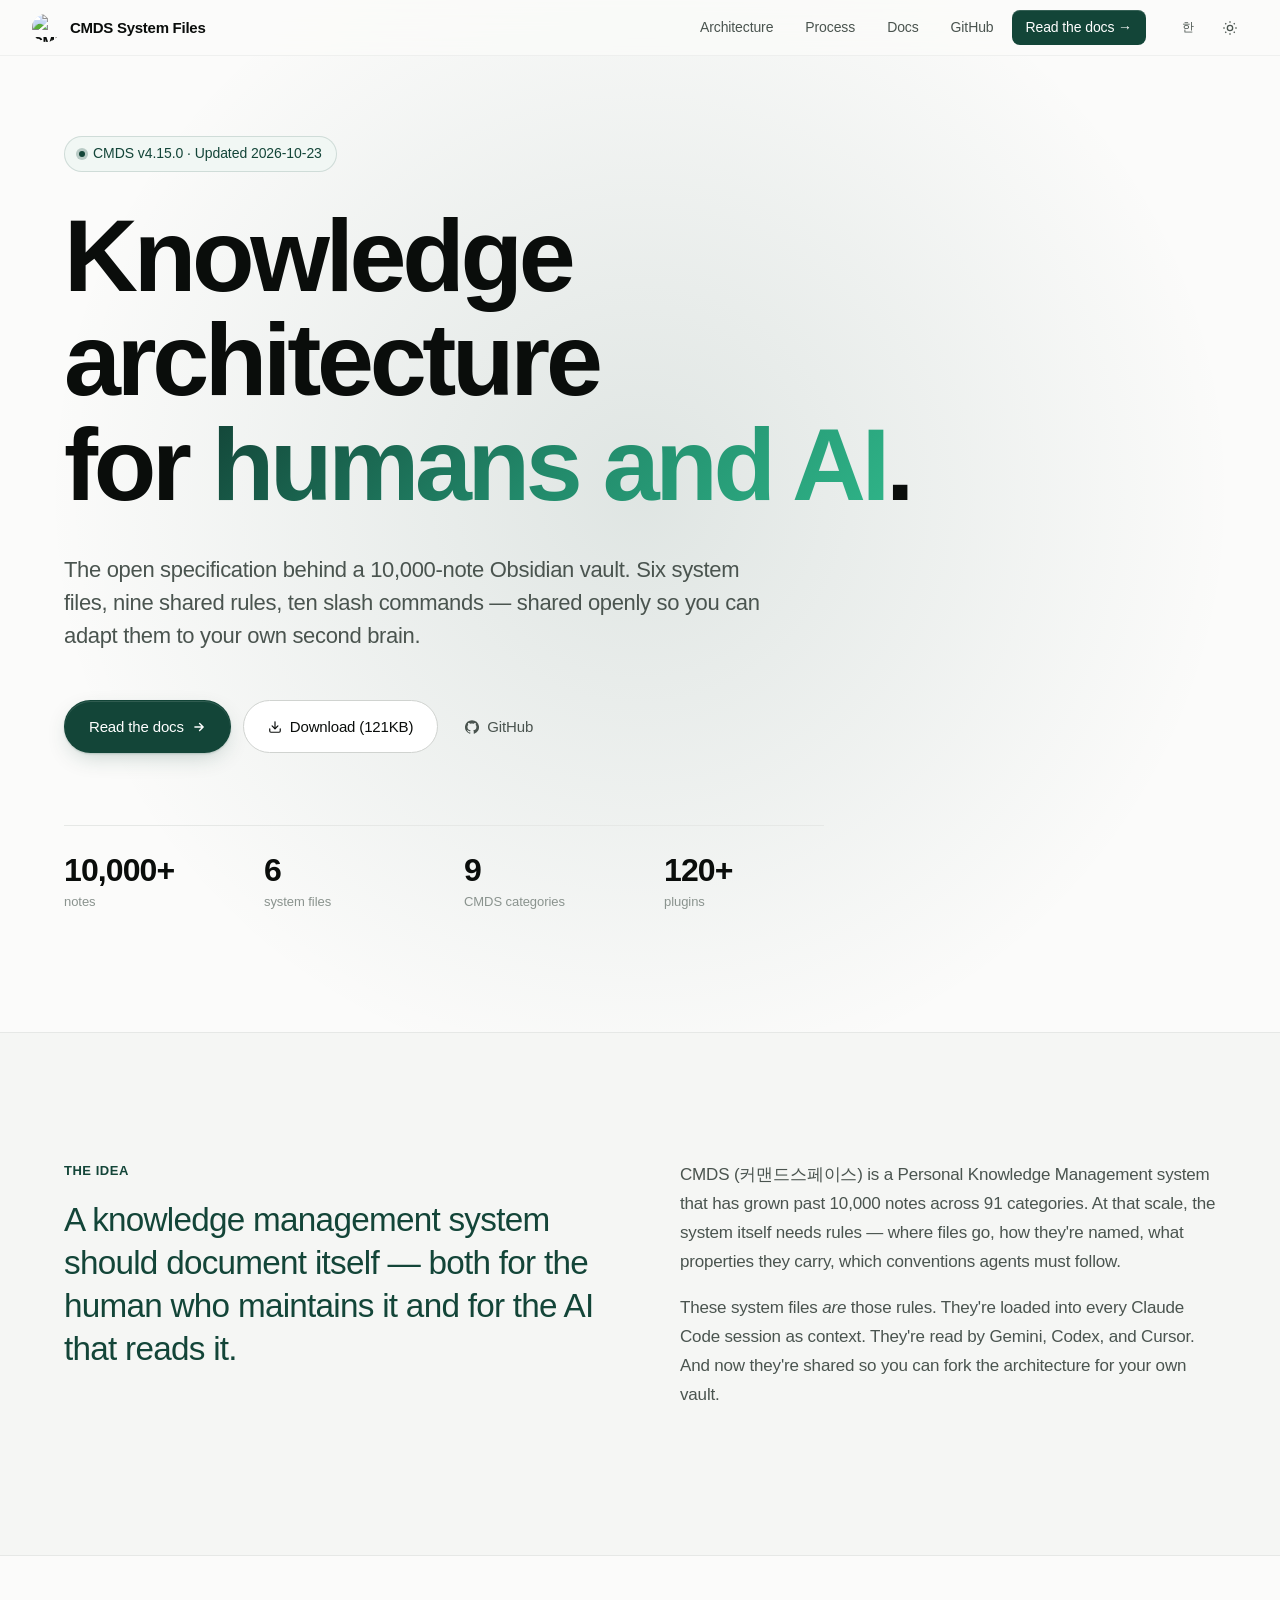
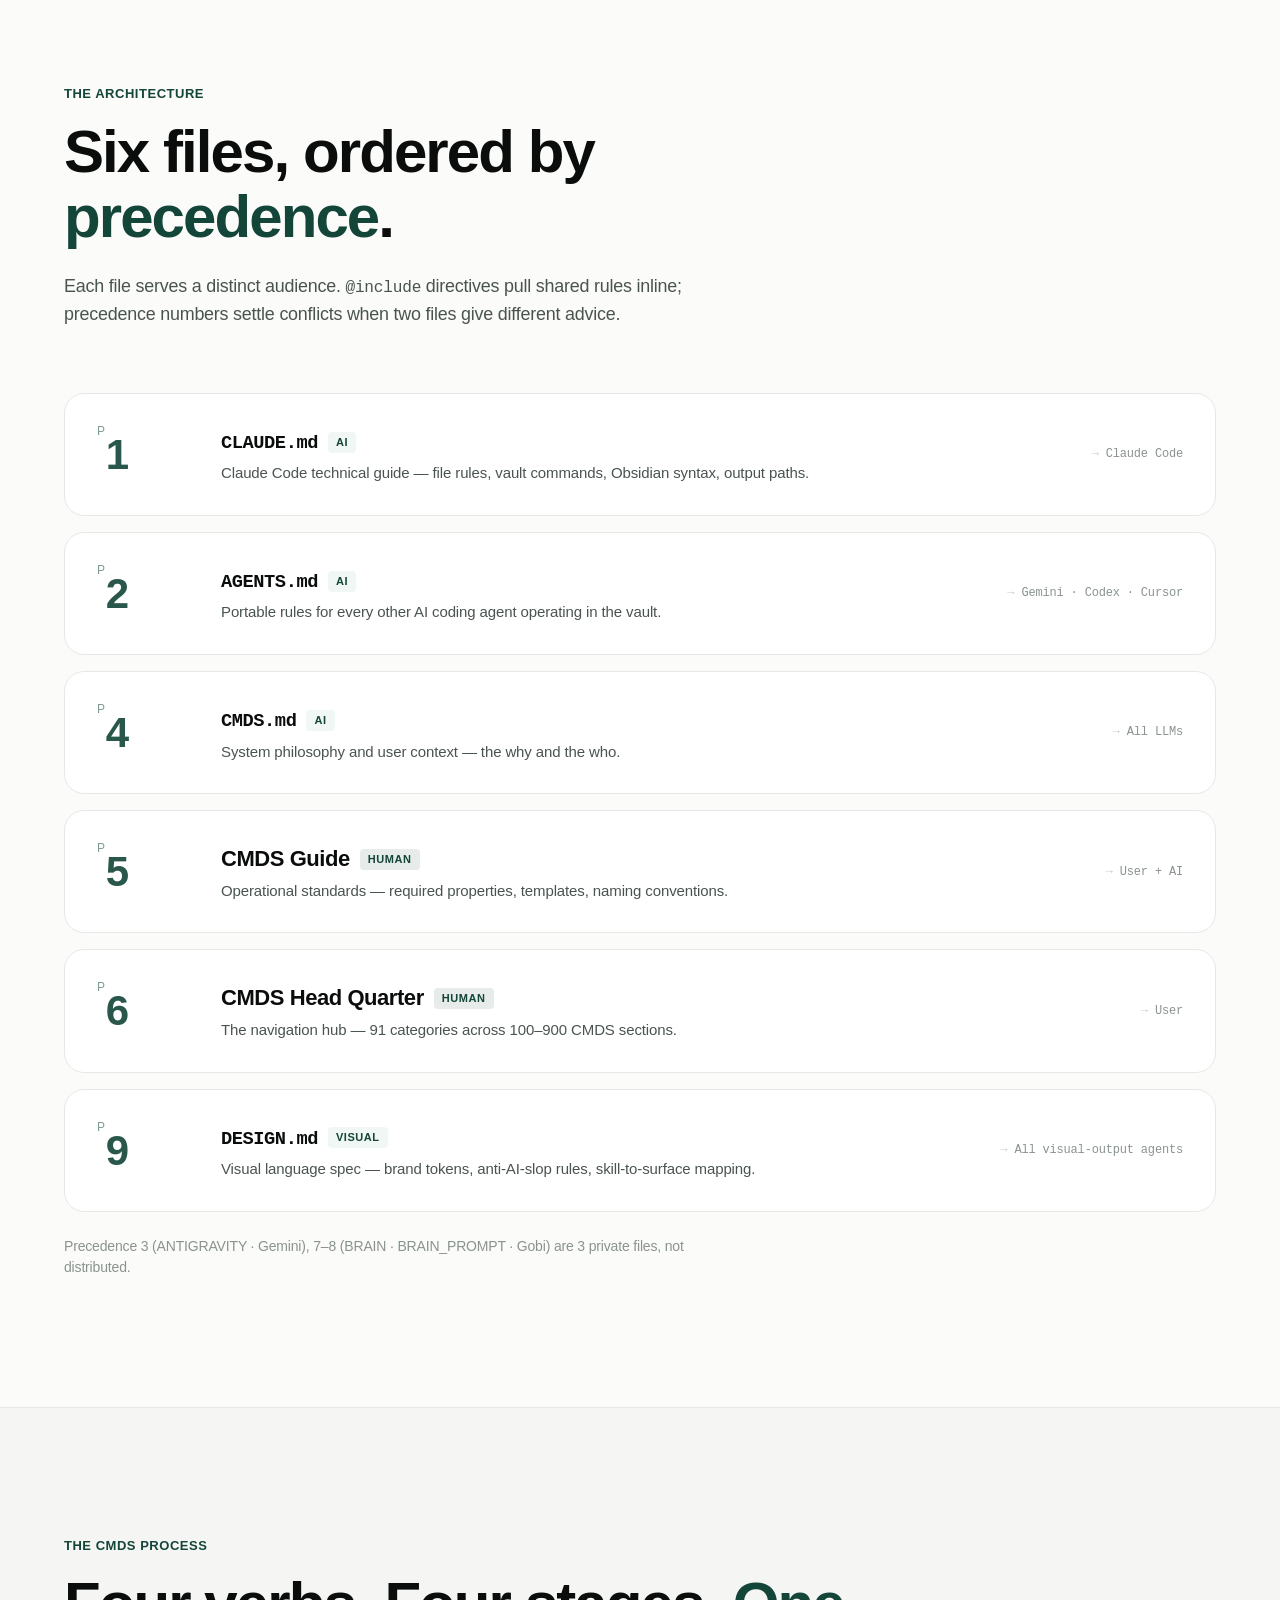
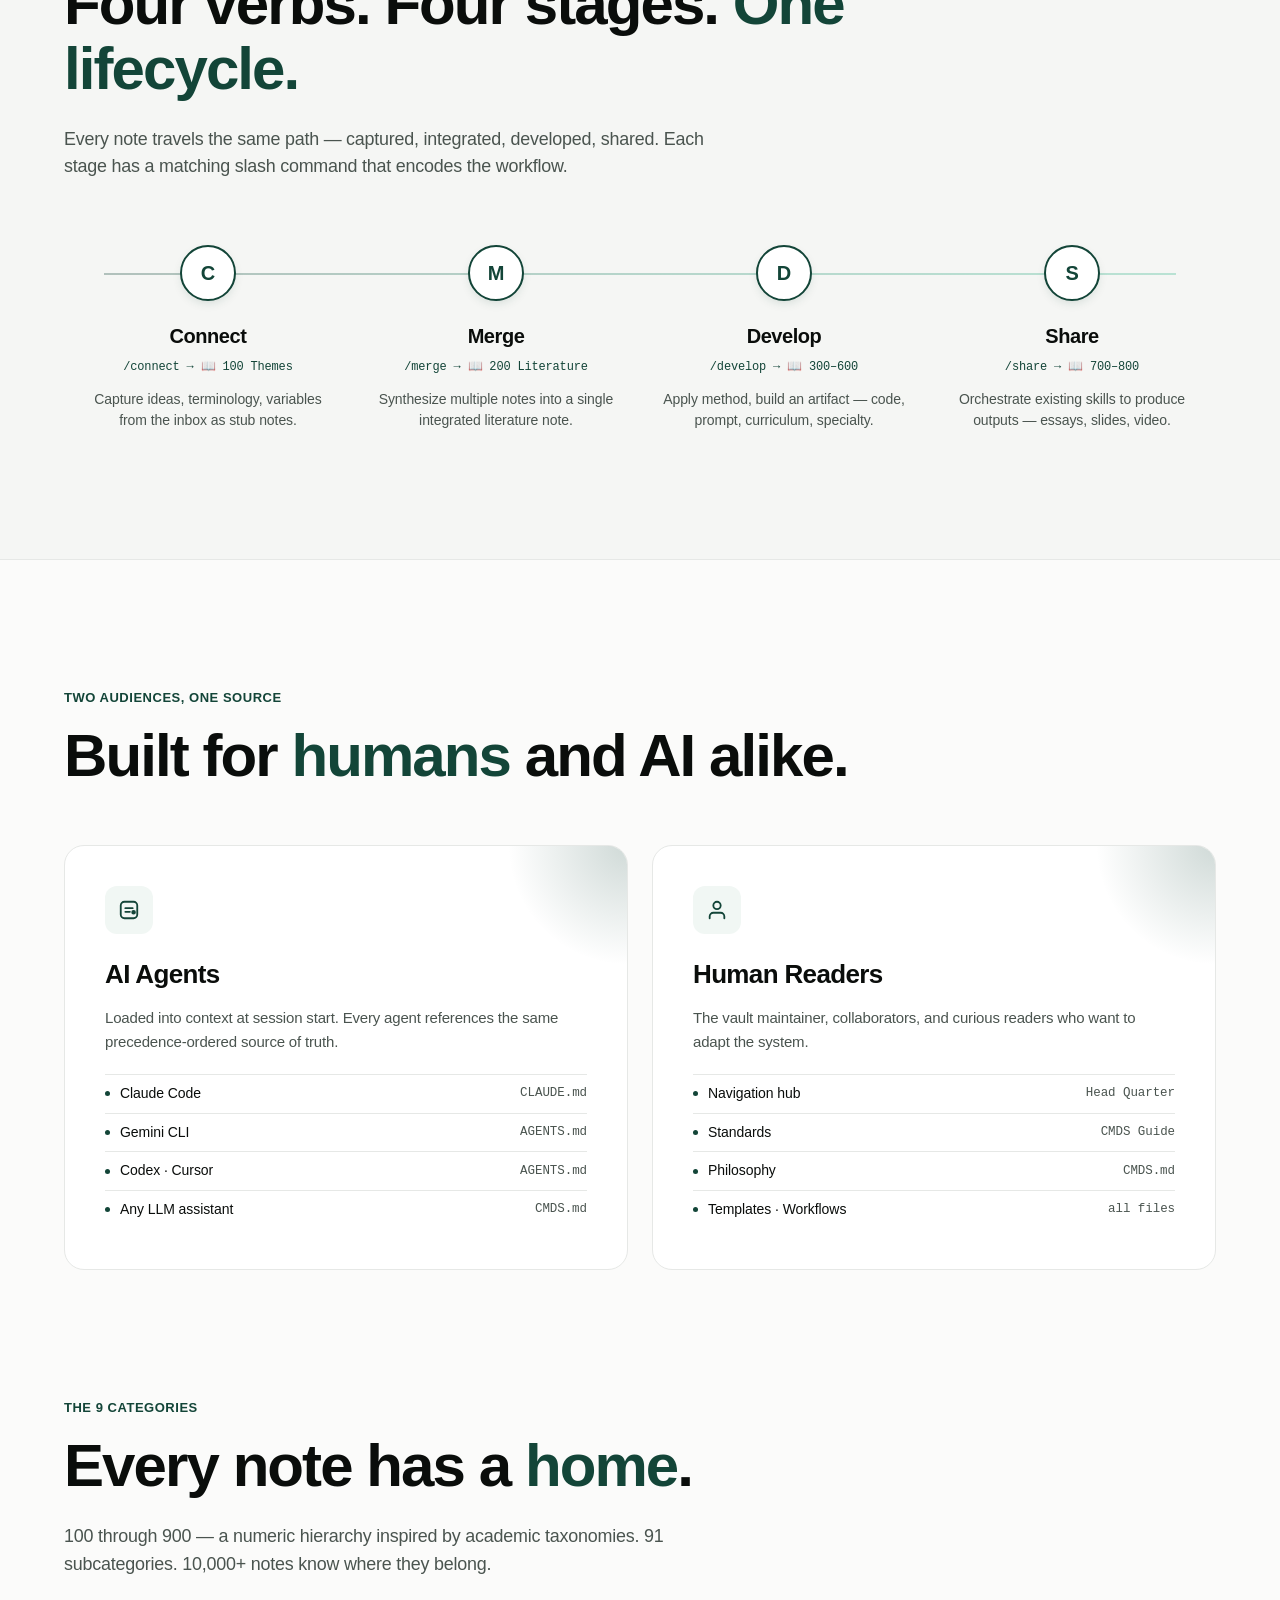
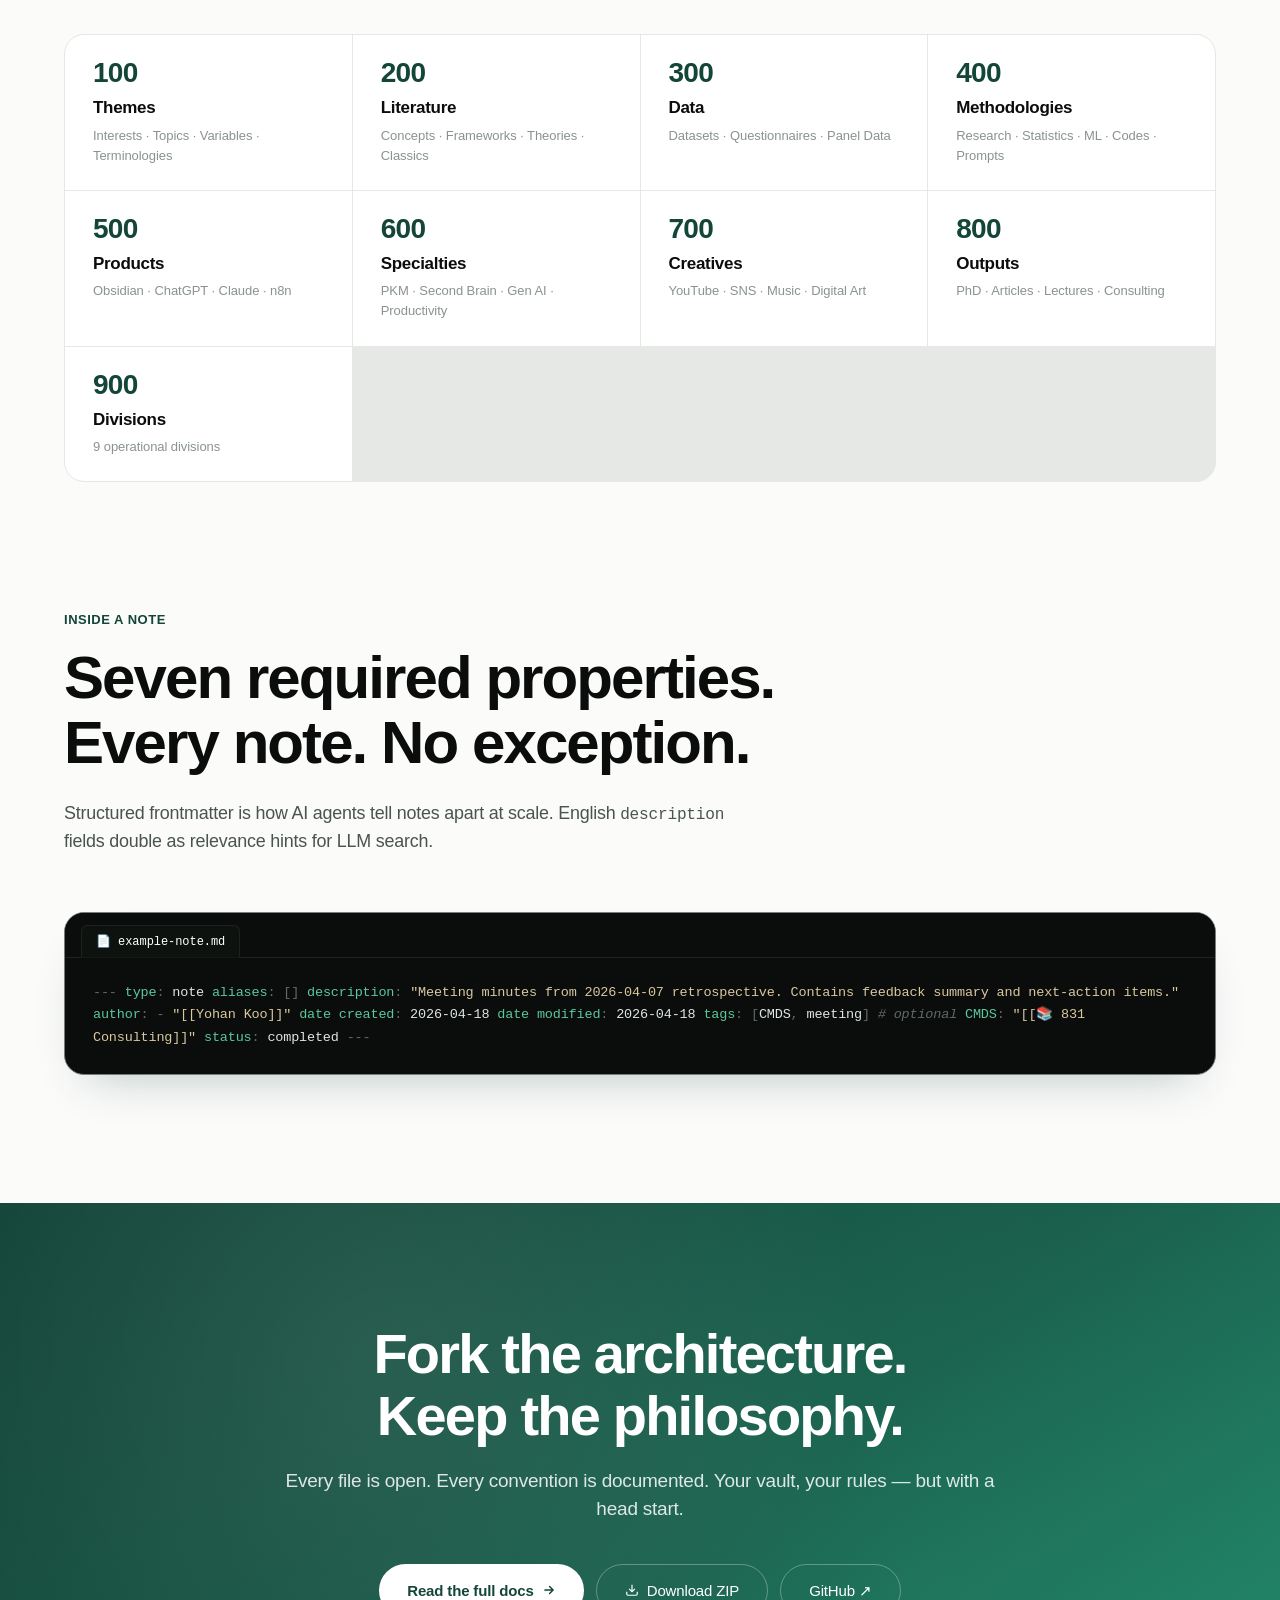
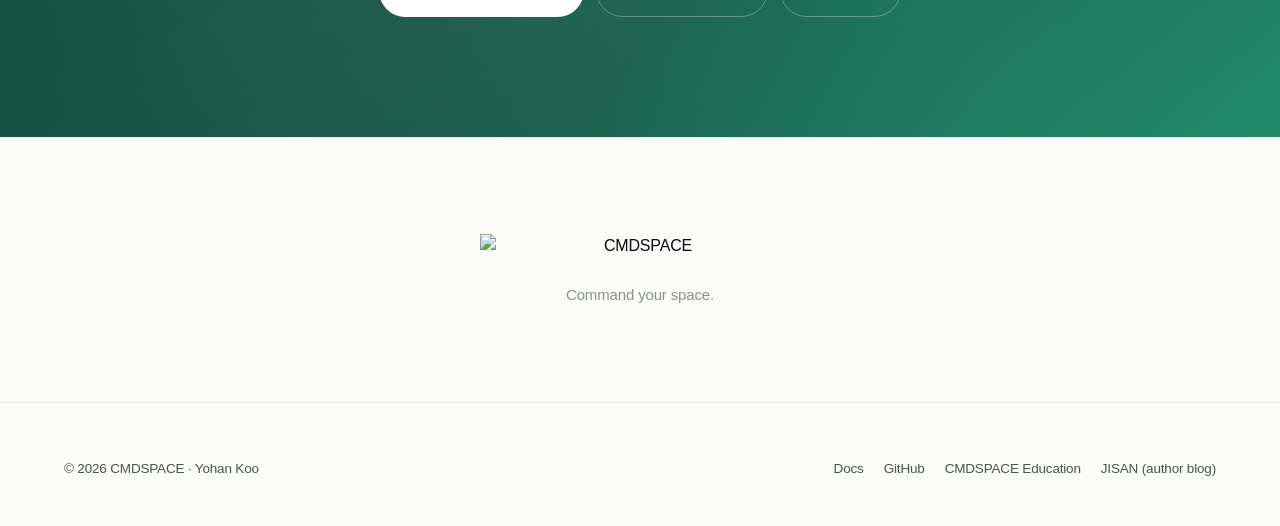
==== index.html @ 4b37765c "v4.15.0 — 학술 원고 인용 규칙 + 내보내기 산출물 볼트 밖 (v4.14.0 다이어그램 시스템 함께 배포)" ====
<!DOCTYPE html>
<html lang="en" data-lang="en" data-theme="light">
<head>
    <meta charset="UTF-8">
    <meta name="viewport" content="width=device-width, initial-scale=1.0">
    <title>CMDS System Files — Knowledge Architecture for Humans and AI</title>
    <meta name="description" content="A knowledge architecture for a 10,000-note Obsidian vault. Six system files, nine shared rules, ten slash commands — shared openly with humans and AI agents.">
    <link rel="icon" type="image/png" href="/assets/logos/cmds-logo-round.png">
    <link rel="apple-touch-icon" href="/assets/logos/cmds-logo-round.png">

    <!-- Open Graph (1200×630 dedicated OG image) -->
    <meta property="og:type" content="website">
    <meta property="og:site_name" content="CMDS System Files">
    <meta property="og:title" content="CMDS System Files — Knowledge Architecture for Humans and AI">
    <meta property="og:description" content="The open specification behind a 10,000-note Obsidian vault. Six system files, nine shared rules, ten slash commands — shared openly.">
    <meta property="og:url" content="https://system.cmdspace.work">
    <meta property="og:image" content="https://system.cmdspace.work/assets/og/og-landing.png">
    <meta property="og:image:secure_url" content="https://system.cmdspace.work/assets/og/og-landing.png">
    <meta property="og:image:type" content="image/png">
    <meta property="og:image:width" content="1200">
    <meta property="og:image:height" content="630">
    <meta property="og:image:alt" content="CMDS System Files — Knowledge architecture for humans and AI">
    <meta property="og:locale" content="en_US">
    <meta property="og:locale:alternate" content="ko_KR">

    <!-- Twitter / X -->
    <meta name="twitter:card" content="summary_large_image">
    <meta name="twitter:title" content="CMDS System Files — Knowledge Architecture for Humans and AI">
    <meta name="twitter:description" content="The open specification behind a 10,000-note Obsidian vault. Six system files, nine shared rules, ten slash commands.">
    <meta name="twitter:image" content="https://system.cmdspace.work/assets/og/og-landing.png">
    <meta name="twitter:image:alt" content="CMDS System Files — Knowledge architecture for humans and AI">

    <link rel="stylesheet" href="https://cdn.jsdelivr.net/gh/orioncactus/pretendard@v1.3.9/dist/web/static/pretendard.min.css" />

    <style>
        /* ═══════════════ TOKENS — Apple × CMDS Green ═══════════════ */
        :root {
            --font-sans: -apple-system, BlinkMacSystemFont, 'SF Pro Text', 'SF Pro Display', 'Pretendard', 'Helvetica Neue', Arial, sans-serif;
            --font-display: -apple-system, BlinkMacSystemFont, 'SF Pro Display', 'Pretendard', 'Helvetica Neue', Arial, sans-serif;
            --font-mono: ui-monospace, 'SF Mono', 'Menlo', 'Monaco', Consolas, monospace;

            --cmds-green: #134538;
            --cmds-green-hover: #1a5d4b;
            --cmds-green-bright: #22896a;
            --cmds-green-glow: #2fb488;
            --cmds-green-50: #f1f7f4;
            --cmds-green-100: #dcebe3;
            --cmds-green-200: #bad9c9;
            --cmds-pink: #E985A2;
            --cmds-pink-light: #F4A4B8;
            --cmds-pink-dark: #D16C8A;
            --cmds-pink-soft: #2b1922;

            --bg: #fbfbfa;
            --bg-elev: #ffffff;
            --bg-subtle: #f5f6f4;
            --fg: #0a0d0b;
            --fg-muted: #4a544f;
            --fg-subtle: #8a938e;
            --border: #e6e8e6;
            --border-strong: #d0d3d0;
            --accent: var(--cmds-green);
            --accent-soft: var(--cmds-green-50);

            --section-px: clamp(24px, 5vw, 80px);
            --header-h: 56px;
            --max-w: 1200px;
        }

        [data-theme="dark"] {
            --bg: #06080a;
            --bg-elev: #0d1411;
            --bg-subtle: #0a1110;
            --fg: #f2f4f3;
            --fg-muted: #9aa39d;
            --fg-subtle: #626a66;
            --border: #1a231f;
            --border-strong: #26302a;
            /* Dark mode highlight: CMDS Pink #E985A2 */
            --accent: #E985A2;
            --accent-soft: #2b1922;
            --accent-strong: #F4A4B8;
        }

        *, *::before, *::after { box-sizing: border-box; margin: 0; padding: 0; }
        html { scroll-behavior: smooth; -webkit-text-size-adjust: 100%; }
        body {
            font-family: var(--font-sans);
            background: var(--bg);
            color: var(--fg);
            line-height: 1.55;
            letter-spacing: -0.011em;
            -webkit-font-smoothing: antialiased;
            -moz-osx-font-smoothing: grayscale;
            font-feature-settings: 'kern', 'liga', 'calt', 'ss01';
            text-rendering: optimizeLegibility;
            overflow-x: hidden;
        }
        a { color: var(--accent); text-decoration: none; transition: opacity .15s ease; }
        a:hover { opacity: 0.7; }
        code { font-family: var(--font-mono); font-size: 0.9em; }

        [data-lang="en"] .ko-only { display: none; }
        [data-lang="ko"] .en-only { display: none; }

        /* Accent word — themed highlight inside headlines (light=green, dark=pink) */
        .accent-word { color: var(--cmds-green); }
        [data-theme="dark"] .accent-word { color: var(--cmds-pink); }

        /* ═══════════════ HEADER ═══════════════ */
        .site-header {
            position: fixed; top: 0; left: 0; right: 0; z-index: 100;
            height: var(--header-h);
            background: color-mix(in srgb, var(--bg) 72%, transparent);
            backdrop-filter: saturate(180%) blur(20px);
            -webkit-backdrop-filter: saturate(180%) blur(20px);
            border-bottom: 1px solid color-mix(in srgb, var(--border) 60%, transparent);
            display: flex; align-items: center;
            padding: 0 clamp(16px, 3vw, 32px);
            gap: 24px;
        }
        .brand {
            display: flex; align-items: center; gap: 10px;
            font-weight: 600; font-size: 15px;
            color: var(--fg);
            letter-spacing: -0.018em;
        }
        .brand-mark {
            width: 28px; height: 28px;
            border-radius: 50%;
            object-fit: contain;
            display: block;
            flex-shrink: 0;
            /* Round CMDS logo has transparent parts → no background needed */
        }
        /* Dark mode: round logo is designed black+white, works on both */

        .header-nav {
            display: flex; gap: 4px;
            margin-left: auto;
        }
        .header-nav a {
            padding: 7px 14px;
            color: var(--fg-muted);
            font-size: 14px;
            font-weight: 500;
            border-radius: 8px;
            letter-spacing: -0.008em;
            transition: background .15s ease, color .15s ease;
        }
        .header-nav a:hover { background: var(--bg-subtle); color: var(--fg); opacity: 1; }
        .header-nav a.primary {
            background: var(--cmds-green);
            color: #fff;
            box-shadow: inset 0 1px 0 rgba(255,255,255,0.15);
        }
        .header-nav a.primary:hover { background: var(--cmds-green-hover); opacity: 1; }
        /* Dark mode: nav primary CTA becomes Pink */
        [data-theme="dark"] .header-nav a.primary { background: var(--cmds-pink, #E985A2); color: #0b0f0d; }
        [data-theme="dark"] .header-nav a.primary:hover { background: var(--cmds-pink-dark, #D16C8A); color: #0b0f0d; }

        .header-actions { display: flex; gap: 6px; }
        .icon-btn {
            width: 36px; height: 36px;
            display: grid; place-items: center;
            border: none; background: transparent;
            color: var(--fg-muted);
            border-radius: 8px;
            cursor: pointer;
            transition: background .15s;
        }
        .icon-btn:hover { background: var(--bg-subtle); color: var(--fg); }
        .icon-btn svg { width: 16px; height: 16px; }

        /* ═══════════════ HERO ═══════════════ */
        .hero {
            position: relative;
            padding: calc(var(--header-h) + 80px) var(--section-px) 120px;
            overflow: hidden;
            min-height: 100vh;
            display: flex;
            align-items: center;
        }

        .hero-bg {
            position: absolute;
            top: -20%; left: 50%;
            width: 1400px; height: 1400px;
            transform: translateX(-50%);
            background: radial-gradient(circle at center,
                color-mix(in srgb, var(--cmds-green) 12%, transparent) 0%,
                transparent 60%);
            pointer-events: none;
            z-index: 0;
        }
        [data-theme="dark"] .hero-bg {
            background: radial-gradient(circle at center,
                color-mix(in srgb, var(--accent) 15%, transparent) 0%,
                transparent 55%);
        }

        .hero-inner {
            position: relative;
            max-width: var(--max-w);
            margin: 0 auto;
            width: 100%;
            z-index: 1;
        }

        .hero-eyebrow {
            display: inline-flex;
            align-items: center;
            gap: 8px;
            font-size: 14px;
            font-weight: 500;
            letter-spacing: -0.005em;
            color: var(--cmds-green);
            padding: 6px 14px;
            background: var(--accent-soft);
            border-radius: 999px;
            margin-bottom: 32px;
            border: 1px solid color-mix(in srgb, var(--cmds-green) 15%, transparent);
        }
        [data-theme="dark"] .hero-eyebrow { color: var(--accent); border-color: color-mix(in srgb, var(--accent) 30%, transparent); }
        .hero-eyebrow::before {
            content: '';
            width: 6px; height: 6px;
            border-radius: 50%;
            background: var(--cmds-green);
            box-shadow: 0 0 0 3px color-mix(in srgb, var(--cmds-green) 25%, transparent);
        }
        [data-theme="dark"] .hero-eyebrow::before { background: var(--accent); box-shadow: 0 0 0 3px color-mix(in srgb, var(--accent) 25%, transparent); }

        .hero-title {
            font-family: var(--font-display);
            font-size: clamp(48px, 8vw, 104px);
            font-weight: 700;
            line-height: 1.02;
            letter-spacing: -0.042em;
            color: var(--fg);
            margin-bottom: 36px;
            max-width: 960px;
        }
        .hero-title .grad {
            background: linear-gradient(135deg, var(--cmds-green) 0%, var(--cmds-green-bright) 50%, var(--cmds-green-glow) 100%);
            -webkit-background-clip: text;
            background-clip: text;
            -webkit-text-fill-color: transparent;
            display: inline-block;
        }
        [data-theme="dark"] .hero-title .grad {
            background: linear-gradient(135deg, #F4A4B8 0%, #E985A2 50%, #D16C8A 100%);
            -webkit-background-clip: text;
            background-clip: text;
            -webkit-text-fill-color: transparent;
        }

        .hero-lede {
            font-size: clamp(19px, 1.8vw, 22px);
            line-height: 1.5;
            letter-spacing: -0.015em;
            color: var(--fg-muted);
            max-width: 720px;
            margin-bottom: 48px;
            font-weight: 400;
        }

        .hero-cta {
            display: flex; flex-wrap: wrap;
            gap: 12px;
            align-items: center;
        }
        .btn {
            display: inline-flex; align-items: center; gap: 8px;
            padding: 14px 24px;
            font-size: 15px;
            font-weight: 500;
            letter-spacing: -0.01em;
            border-radius: 999px;
            border: 1px solid transparent;
            cursor: pointer;
            transition: background .15s ease, transform .08s ease, box-shadow .15s ease, border-color .15s ease;
        }
        .btn-primary {
            background: var(--cmds-green);
            color: #fff;
            box-shadow: inset 0 1px 0 rgba(255,255,255,0.12), 0 1px 2px rgba(19,69,56,0.2), 0 8px 24px -8px rgba(19,69,56,0.3);
        }
        .btn-primary:hover { background: var(--cmds-green-hover); color: #fff; opacity: 1; box-shadow: inset 0 1px 0 rgba(255,255,255,0.12), 0 2px 4px rgba(19,69,56,0.25), 0 16px 36px -12px rgba(19,69,56,0.4); }
        .btn-primary:active { transform: scale(0.985); }
        /* Dark mode: primary CTA becomes Pink */
        [data-theme="dark"] .btn-primary {
            background: var(--cmds-pink, #E985A2);
            color: #0b0f0d;
            box-shadow: inset 0 1px 0 rgba(255,255,255,0.2), 0 2px 6px rgba(0,0,0,0.4), 0 12px 32px -12px rgba(233,133,162,0.4);
        }
        [data-theme="dark"] .btn-primary:hover {
            background: var(--cmds-pink-dark, #D16C8A);
            color: #0b0f0d;
        }

        .btn-secondary {
            background: var(--bg-elev);
            color: var(--fg);
            border-color: var(--border-strong);
        }
        .btn-secondary:hover { background: var(--bg-subtle); opacity: 1; border-color: var(--fg-subtle); }
        .btn-ghost {
            background: transparent;
            color: var(--fg-muted);
            padding: 10px 14px;
        }
        .btn-ghost:hover { color: var(--fg); opacity: 1; }

        .hero-meta {
            margin-top: 72px;
            display: grid;
            grid-template-columns: repeat(auto-fit, minmax(160px, 1fr));
            gap: 8px 40px;
            max-width: 760px;
            padding-top: 28px;
            border-top: 1px solid var(--border);
        }
        .hero-meta-item .val {
            font-family: var(--font-display);
            font-size: 32px;
            font-weight: 700;
            letter-spacing: -0.028em;
            color: var(--fg);
            line-height: 1;
        }
        .hero-meta-item .lbl {
            font-size: 13px;
            color: var(--fg-subtle);
            margin-top: 6px;
            letter-spacing: -0.005em;
        }

        /* ═══════════════ SECTIONS ═══════════════ */
        section.block {
            padding: clamp(80px, 10vw, 140px) var(--section-px);
            position: relative;
        }
        .block-inner { max-width: var(--max-w); margin: 0 auto; }

        .block-eyebrow {
            font-size: 13px;
            font-weight: 600;
            color: var(--cmds-green);
            letter-spacing: 0.04em;
            text-transform: uppercase;
            margin-bottom: 16px;
        }
        [data-theme="dark"] .block-eyebrow { color: var(--accent); }

        .block-title {
            font-family: var(--font-display);
            font-size: clamp(36px, 5vw, 60px);
            font-weight: 700;
            line-height: 1.08;
            letter-spacing: -0.032em;
            color: var(--fg);
            margin-bottom: 24px;
            max-width: 800px;
        }
        .block-lede {
            font-size: clamp(17px, 1.4vw, 20px);
            line-height: 1.55;
            color: var(--fg-muted);
            letter-spacing: -0.012em;
            max-width: 680px;
        }

        /* ═══════════════ THE IDEA ═══════════════ */
        .idea {
            background: var(--bg-subtle);
            border-top: 1px solid var(--border);
            border-bottom: 1px solid var(--border);
        }
        .idea-grid {
            display: grid;
            grid-template-columns: 1fr 1fr;
            gap: 80px;
            align-items: start;
        }
        .idea-quote {
            font-family: var(--font-display);
            font-size: clamp(24px, 2.6vw, 36px);
            line-height: 1.3;
            font-weight: 500;
            letter-spacing: -0.022em;
            color: var(--fg);
        }
        .idea-quote span { color: var(--cmds-green); }
        [data-theme="dark"] .idea-quote span { color: var(--accent); }
        .idea-body p {
            font-size: 17px;
            line-height: 1.7;
            color: var(--fg-muted);
            margin-bottom: 1em;
        }
        @media (max-width: 820px) {
            .idea-grid { grid-template-columns: 1fr; gap: 40px; }
        }

        /* ═══════════════ ARCHITECTURE (6 PUBLIC FILES) ═══════════════ */
        .files-stack {
            margin-top: 64px;
            display: grid;
            gap: 16px;
        }
        .file-row {
            display: grid;
            grid-template-columns: 100px 1fr auto;
            gap: 24px;
            padding: 28px 32px;
            background: var(--bg-elev);
            border: 1px solid var(--border);
            border-radius: 20px;
            align-items: center;
            transition: all .2s ease;
            position: relative;
            overflow: hidden;
        }
        .file-row:hover {
            border-color: color-mix(in srgb, var(--cmds-green) 30%, var(--border));
            transform: translateY(-2px);
            box-shadow: 0 12px 32px -12px rgba(19,69,56,0.15);
        }
        [data-theme="dark"] .file-row:hover {
            border-color: color-mix(in srgb, var(--accent) 40%, var(--border));
            box-shadow: 0 12px 32px -12px rgba(91,199,157,0.2);
        }
        .file-precedence {
            font-family: var(--font-display);
            font-size: 42px;
            font-weight: 700;
            color: var(--cmds-green);
            letter-spacing: -0.03em;
            opacity: 0.9;
        }
        [data-theme="dark"] .file-precedence { color: var(--accent); }
        .file-precedence::before {
            content: 'P';
            font-size: 12px;
            font-weight: 500;
            vertical-align: top;
            margin-right: 2px;
            opacity: 0.6;
        }
        .file-name {
            font-family: var(--font-display);
            font-size: 22px;
            font-weight: 600;
            letter-spacing: -0.02em;
            color: var(--fg);
            margin-bottom: 4px;
        }
        .file-name code {
            font-family: var(--font-mono);
            font-size: 0.85em;
            font-weight: 600;
        }
        .file-tag {
            display: inline-block;
            font-size: 11px;
            font-weight: 600;
            text-transform: uppercase;
            letter-spacing: 0.05em;
            color: var(--cmds-green);
            margin-left: 10px;
            padding: 2px 8px;
            background: var(--accent-soft);
            border-radius: 4px;
            vertical-align: middle;
        }
        [data-theme="dark"] .file-tag { color: var(--accent); }
        .file-desc {
            font-size: 15px;
            color: var(--fg-muted);
            line-height: 1.5;
            letter-spacing: -0.008em;
        }
        .file-audience {
            font-family: var(--font-mono);
            font-size: 12px;
            color: var(--fg-subtle);
            text-align: right;
        }
        .file-audience::before { content: '→ '; opacity: 0.5; }
        @media (max-width: 720px) {
            .file-row { grid-template-columns: 1fr; gap: 8px; padding: 20px; }
            .file-precedence { font-size: 28px; }
            .file-audience { text-align: left; }
        }

        /* ═══════════════ PROCESS (4 STAGES) ═══════════════ */
        .process-flow {
            margin-top: 64px;
            display: grid;
            grid-template-columns: repeat(4, 1fr);
            gap: 0;
            position: relative;
        }
        .process-flow::before {
            content: '';
            position: absolute;
            top: 28px;
            left: 40px;
            right: 40px;
            height: 2px;
            background: linear-gradient(90deg,
                var(--cmds-green) 0%,
                var(--cmds-green-bright) 50%,
                var(--cmds-green-glow) 100%);
            opacity: 0.3;
            z-index: 0;
        }
        [data-theme="dark"] .process-flow::before {
            background: linear-gradient(90deg, var(--accent), #7fd9b2, #a8f0c8);
            opacity: 0.5;
        }
        .process-stage {
            position: relative;
            padding: 0 16px;
            text-align: center;
        }
        .stage-dot {
            width: 56px; height: 56px;
            margin: 0 auto 20px;
            background: var(--bg-elev);
            border: 2px solid var(--cmds-green);
            border-radius: 50%;
            display: grid; place-items: center;
            font-family: var(--font-display);
            font-size: 20px;
            font-weight: 700;
            color: var(--cmds-green);
            position: relative;
            z-index: 1;
            box-shadow: 0 4px 12px -4px rgba(19,69,56,0.2);
        }
        [data-theme="dark"] .stage-dot { color: var(--accent); border-color: var(--accent); box-shadow: 0 4px 12px -4px rgba(91,199,157,0.3); }
        .stage-name {
            font-family: var(--font-display);
            font-size: 20px;
            font-weight: 700;
            letter-spacing: -0.022em;
            color: var(--fg);
            margin-bottom: 6px;
        }
        .stage-category {
            font-family: var(--font-mono);
            font-size: 12px;
            color: var(--cmds-green);
            margin-bottom: 12px;
        }
        [data-theme="dark"] .stage-category { color: var(--accent); }
        .stage-desc {
            font-size: 14px;
            color: var(--fg-muted);
            line-height: 1.5;
            letter-spacing: -0.005em;
        }
        @media (max-width: 820px) {
            .process-flow { grid-template-columns: 1fr; gap: 40px; }
            .process-flow::before { display: none; }
        }

        /* ═══════════════ AUDIENCES ═══════════════ */
        .audiences {
            display: grid;
            grid-template-columns: 1fr 1fr;
            gap: 24px;
            margin-top: 56px;
        }
        .aud-card {
            padding: 40px;
            background: var(--bg-elev);
            border: 1px solid var(--border);
            border-radius: 20px;
            position: relative;
            overflow: hidden;
        }
        .aud-card::before {
            content: '';
            position: absolute;
            top: 0; right: 0;
            width: 120px; height: 120px;
            background: radial-gradient(circle at top right,
                color-mix(in srgb, var(--cmds-green) 20%, transparent),
                transparent 70%);
            pointer-events: none;
        }
        [data-theme="dark"] .aud-card::before {
            background: radial-gradient(circle at top right,
                color-mix(in srgb, var(--accent) 25%, transparent),
                transparent 70%);
        }
        .aud-icon {
            width: 48px; height: 48px;
            display: grid; place-items: center;
            background: var(--accent-soft);
            border-radius: 12px;
            color: var(--cmds-green);
            margin-bottom: 20px;
        }
        [data-theme="dark"] .aud-icon { color: var(--accent); }
        .aud-icon svg { width: 22px; height: 22px; }
        .aud-title {
            font-family: var(--font-display);
            font-size: 26px;
            font-weight: 700;
            letter-spacing: -0.025em;
            margin-bottom: 12px;
        }
        .aud-desc {
            color: var(--fg-muted);
            line-height: 1.6;
            margin-bottom: 20px;
            font-size: 15px;
        }
        .aud-list {
            list-style: none;
            padding: 0;
            margin: 0;
        }
        .aud-list li {
            padding: 8px 0;
            border-top: 1px solid var(--border);
            font-size: 14px;
            color: var(--fg);
            letter-spacing: -0.005em;
            display: flex; align-items: center; gap: 10px;
        }
        .aud-list li::before {
            content: '';
            width: 5px; height: 5px;
            background: var(--cmds-green);
            border-radius: 50%;
            flex-shrink: 0;
        }
        [data-theme="dark"] .aud-list li::before { background: var(--accent); }
        .aud-list li code { font-size: 12.5px; color: var(--fg-muted); margin-left: auto; }
        @media (max-width: 820px) {
            .audiences { grid-template-columns: 1fr; }
        }

        /* ═══════════════ CMDS CATEGORIES ═══════════════ */
        .cat-grid {
            margin-top: 56px;
            display: grid;
            grid-template-columns: repeat(auto-fit, minmax(240px, 1fr));
            gap: 1px;
            background: var(--border);
            border: 1px solid var(--border);
            border-radius: 20px;
            overflow: hidden;
        }
        .cat-cell {
            padding: 24px 28px;
            background: var(--bg-elev);
            transition: background .2s;
        }
        .cat-cell:hover { background: var(--bg-subtle); }
        .cat-num {
            font-family: var(--font-display);
            font-size: 28px;
            font-weight: 700;
            color: var(--cmds-green);
            letter-spacing: -0.025em;
            line-height: 1;
            margin-bottom: 8px;
        }
        [data-theme="dark"] .cat-num { color: var(--accent); }
        .cat-name {
            font-family: var(--font-display);
            font-weight: 600;
            font-size: 17px;
            letter-spacing: -0.018em;
            color: var(--fg);
            margin-bottom: 4px;
        }
        .cat-sub {
            font-size: 13px;
            color: var(--fg-subtle);
            letter-spacing: -0.005em;
        }

        /* ═══════════════ CODE TEASER ═══════════════ */
        .teaser-box {
            margin-top: 56px;
            background: #0a0d0b;
            border-radius: 20px;
            overflow: hidden;
            border: 1px solid color-mix(in srgb, #0a0d0b 50%, var(--border));
            box-shadow: 0 24px 48px -24px rgba(19,69,56,0.3);
        }
        .teaser-tabs {
            display: flex;
            padding: 12px 16px 0;
            background: #0a0d0b;
            border-bottom: 1px solid #1a231f;
            gap: 4px;
        }
        .teaser-tab {
            padding: 8px 14px;
            font-family: var(--font-mono);
            font-size: 12px;
            color: #9aa39d;
            background: transparent;
            border: none;
            border-radius: 6px 6px 0 0;
            cursor: pointer;
            letter-spacing: -0.005em;
        }
        .teaser-tab.active { color: #fff; background: #13181580; border: 1px solid #1a231f; border-bottom: 1px solid #13181580; margin-bottom: -1px; }
        .teaser-code {
            padding: 24px 28px;
            font-family: var(--font-mono);
            font-size: 13.5px;
            line-height: 1.7;
            color: #dfe5e2;
            overflow-x: auto;
        }
        .teaser-code .yaml-key { color: #5bc79d; }
        .teaser-code .yaml-str { color: #d9c7a0; }
        .teaser-code .yaml-com { color: #626a66; font-style: italic; }
        .teaser-code .yaml-sep { color: #626a66; }

        /* ═══════════════ CTA ═══════════════ */
        .cta-block {
            background: linear-gradient(135deg, var(--cmds-green) 0%, var(--cmds-green-hover) 60%, var(--cmds-green-bright) 100%);
            color: #fff;
            text-align: center;
            padding: clamp(72px, 10vw, 120px) var(--section-px);
            position: relative;
            overflow: hidden;
        }
        .cta-block::before {
            content: '';
            position: absolute;
            inset: 0;
            background: radial-gradient(circle at 30% 30%, rgba(255,255,255,0.08), transparent 50%),
                        radial-gradient(circle at 70% 70%, rgba(47,180,136,0.15), transparent 50%);
        }
        /* Dark mode: CTA block becomes Pink gradient */
        [data-theme="dark"] .cta-block {
            background: linear-gradient(135deg, var(--cmds-pink) 0%, var(--cmds-pink-dark) 55%, #B8577A 100%);
            color: #0b0f0d;
        }
        [data-theme="dark"] .cta-block::before {
            background: radial-gradient(circle at 30% 30%, rgba(255,255,255,0.12), transparent 50%),
                        radial-gradient(circle at 70% 70%, rgba(209,108,138,0.2), transparent 50%);
        }
        .cta-inner { position: relative; max-width: 720px; margin: 0 auto; }
        .cta-title {
            font-family: var(--font-display);
            font-size: clamp(40px, 5vw, 56px);
            font-weight: 700;
            line-height: 1.1;
            letter-spacing: -0.032em;
            margin-bottom: 20px;
        }
        .cta-lede {
            font-size: 19px;
            opacity: 0.85;
            margin-bottom: 40px;
            line-height: 1.5;
            letter-spacing: -0.012em;
        }
        .cta-buttons { display: flex; gap: 12px; justify-content: center; flex-wrap: wrap; }
        .btn-white {
            background: #fff; color: var(--cmds-green);
            padding: 14px 28px;
            border-radius: 999px;
            font-size: 15px; font-weight: 600;
            letter-spacing: -0.01em;
            display: inline-flex; align-items: center; gap: 8px;
            transition: transform .08s, box-shadow .15s;
        }
        .btn-white:hover { opacity: 1; transform: translateY(-1px); box-shadow: 0 8px 24px -8px rgba(0,0,0,0.3); }
        /* Dark mode: white button stays white but text uses a dark accent instead of green */
        [data-theme="dark"] .btn-white { color: var(--cmds-pink-dark); }
        [data-theme="dark"] .btn-white:hover { color: var(--cmds-pink-dark); opacity: 1; }

        .btn-outline {
            background: transparent; color: #fff;
            padding: 14px 28px;
            border: 1px solid rgba(255,255,255,0.3);
            border-radius: 999px;
            font-size: 15px; font-weight: 500;
            letter-spacing: -0.01em;
            display: inline-flex; align-items: center; gap: 8px;
        }
        .btn-outline:hover { background: rgba(255,255,255,0.1); color: #fff; opacity: 1; }
        /* Dark mode on pink bg — outline darker for visibility */
        [data-theme="dark"] .btn-outline { color: #0b0f0d; border-color: rgba(11,15,13,0.35); }
        [data-theme="dark"] .btn-outline:hover { background: rgba(11,15,13,0.08); color: #0b0f0d; }

        /* ═══════════════ BRAND LOCKUP (sign-off) ═══════════════ */
        .brand-lockup {
            padding: clamp(64px, 8vw, 96px) var(--section-px);
            background: var(--bg);
            border-top: 1px solid var(--border);
        }
        .brand-lockup-inner {
            max-width: 640px;
            margin: 0 auto;
            text-align: center;
        }
        .lockup-img {
            max-width: 320px;
            width: 100%;
            height: auto;
            display: block;
            margin: 0 auto;
        }
        /* Default: show light (black) logo. Dark mode: swap */
        .lockup-dark { display: none; }
        [data-theme="dark"] .lockup-light { display: none; }
        [data-theme="dark"] .lockup-dark { display: block; }
        .lockup-tagline {
            margin-top: 24px;
            font-family: var(--font-display);
            font-size: 15px;
            font-weight: 500;
            letter-spacing: -0.01em;
            color: var(--fg-subtle);
        }
        @media (max-width: 640px) {
            .lockup-img { max-width: 260px; }
        }

        /* ═══════════════ FOOTER ═══════════════ */
        .footer {
            padding: 56px var(--section-px) 48px;
            border-top: 1px solid var(--border);
            background: var(--bg);
            color: var(--fg-muted);
            font-size: 13.5px;
        }
        .footer-inner {
            max-width: var(--max-w);
            margin: 0 auto;
            display: flex;
            justify-content: space-between;
            align-items: center;
            flex-wrap: wrap;
            gap: 16px;
        }
        .footer-inner a { color: var(--fg-muted); }
        .footer-inner a:hover { color: var(--fg); opacity: 1; }
        .footer-links { display: flex; gap: 20px; flex-wrap: wrap; }

        /* ═══════════════ REVEAL ANIM ═══════════════ */
        .reveal {
            opacity: 0;
            transform: translateY(20px);
            transition: opacity .7s ease, transform .7s cubic-bezier(0.22, 0.61, 0.36, 1);
        }
        .reveal.visible { opacity: 1; transform: translateY(0); }
        @media (prefers-reduced-motion: reduce) {
            .reveal { opacity: 1; transform: none; transition: none; }
        }

        @media (max-width: 720px) {
            .header-nav a:not(.primary) { display: none; }
            .hero-meta-item .val { font-size: 26px; }
        }
    </style>
</head>
<body>

<!-- HEADER -->
<header class="site-header">
    <a class="brand" href="/">
        <img class="brand-mark" src="/assets/logos/cmds-logo-round.png" alt="CMDS" width="28" height="28">
        <span>CMDS System Files</span>
    </a>
    <nav class="header-nav">
        <a href="#architecture">Architecture</a>
        <a href="#process">Process</a>
        <a href="/docs/">Docs</a>
        <a href="https://github.com/johnfkoo951/cmds-system-files" target="_blank" rel="noopener">GitHub</a>
        <a href="/docs/" class="primary" data-i18n="nav.readdocs">Read the docs →</a>
    </nav>
    <div class="header-actions">
        <button class="icon-btn" id="langToggle" aria-label="Toggle language">
            <span id="langLabel" style="font-size: 12px; font-weight: 500;">한</span>
        </button>
        <button class="icon-btn" id="themeToggle" aria-label="Toggle theme">
            <svg id="themeIcon" viewBox="0 0 24 24" fill="none" stroke="currentColor" stroke-width="2"><circle cx="12" cy="12" r="4"/><path d="M12 2v2M12 20v2M4.93 4.93l1.41 1.41M17.66 17.66l1.41 1.41M2 12h2M20 12h2M4.93 19.07l1.41-1.41M17.66 6.34l1.41-1.41"/></svg>
        </button>
    </div>
</header>

<!-- HERO -->
<section class="hero">
    <div class="hero-bg"></div>
    <div class="hero-inner">
        <div class="hero-eyebrow">
            <span class="en-only">CMDS v4.15.0 · Updated 2026-10-23</span>
            <span class="ko-only">CMDS v4.15.0 · 2026-10-23 업데이트</span>
        </div>
        <h1 class="hero-title">
            <span class="en-only">Knowledge architecture<br>for <span class="grad">humans and AI</span>.</span>
            <span class="ko-only">사람과 <span class="grad">AI를 위한</span><br>지식 아키텍처.</span>
        </h1>
        <p class="hero-lede">
            <span class="en-only">The open specification behind a 10,000-note Obsidian vault. Six system files, nine shared rules, ten slash commands — shared openly so you can adapt them to your own second brain.</span>
            <span class="ko-only">10,000개 노트 규모 Obsidian 볼트를 떠받치는 공개 규격. 여섯 개의 시스템 파일, 아홉 개의 공유 규칙, 열 개의 슬래시 커맨드 — 당신의 세컨드 브레인에도 맞춰 쓸 수 있도록 공개합니다.</span>
        </p>
        <div class="hero-cta">
            <a class="btn btn-primary" href="/docs/">
                <span class="en-only">Read the docs</span><span class="ko-only">문서 읽기</span>
                <svg width="14" height="14" viewBox="0 0 24 24" fill="none" stroke="currentColor" stroke-width="2.5" stroke-linecap="round"><path d="M5 12h14M13 6l6 6-6 6"/></svg>
            </a>
            <a class="btn btn-secondary" href="/files/CMDS-System-Files.zip" download>
                <svg width="14" height="14" viewBox="0 0 24 24" fill="none" stroke="currentColor" stroke-width="2" stroke-linecap="round" stroke-linejoin="round"><path d="M21 15v4a2 2 0 0 1-2 2H5a2 2 0 0 1-2-2v-4"/><polyline points="7 10 12 15 17 10"/><line x1="12" y1="15" x2="12" y2="3"/></svg>
                <span class="en-only">Download (121KB)</span><span class="ko-only">다운로드 (121KB)</span>
            </a>
            <a class="btn btn-ghost" href="https://github.com/johnfkoo951/cmds-system-files" target="_blank" rel="noopener">
                <svg width="14" height="14" viewBox="0 0 24 24" fill="currentColor"><path d="M12 .3a12 12 0 0 0-3.8 23.4c.6.1.8-.3.8-.6v-2c-3.3.7-4-1.6-4-1.6-.6-1.4-1.4-1.8-1.4-1.8-1-.7.1-.7.1-.7 1.2 0 1.8 1.2 1.8 1.2 1 1.8 2.8 1.3 3.5 1 .1-.8.4-1.3.7-1.6-2.7-.3-5.5-1.3-5.5-6 0-1.2.5-2.3 1.3-3.1-.2-.4-.6-1.6 0-3.2 0 0 1-.3 3.4 1.2a11.5 11.5 0 0 1 6 0c2.3-1.5 3.3-1.2 3.3-1.2.7 1.6.2 2.8.1 3.2.8.8 1.3 1.9 1.3 3.1 0 4.6-2.8 5.6-5.5 5.9.5.4.9 1.1.9 2.3v3.3c0 .3.1.7.8.6A12 12 0 0 0 12 .3"/></svg>
                GitHub
            </a>
        </div>

        <div class="hero-meta">
            <div class="hero-meta-item"><div class="val">10,000+</div><div class="lbl en-only">notes</div><div class="lbl ko-only">노트</div></div>
            <div class="hero-meta-item"><div class="val">6</div><div class="lbl en-only">system files</div><div class="lbl ko-only">시스템 파일</div></div>
            <div class="hero-meta-item"><div class="val">9</div><div class="lbl en-only">CMDS categories</div><div class="lbl ko-only">CMDS 카테고리</div></div>
            <div class="hero-meta-item"><div class="val">120+</div><div class="lbl en-only">plugins</div><div class="lbl ko-only">플러그인</div></div>
        </div>
    </div>
</section>

<!-- THE IDEA -->
<section class="block idea reveal">
    <div class="block-inner">
        <div class="idea-grid">
            <div>
                <div class="block-eyebrow en-only">The Idea</div>
                <div class="block-eyebrow ko-only">핵심 아이디어</div>
                <h2 class="idea-quote">
                    <span class="en-only">A knowledge management system <span>should document itself</span> — both for the human who maintains it and for the AI that reads it.</span>
                    <span class="ko-only">지식관리 시스템은 <span>스스로를 문서화해야 한다</span> — 유지하는 사람에게도, 읽어주는 AI에게도.</span>
                </h2>
            </div>
            <div class="idea-body">
                <p class="en-only">CMDS (커맨드스페이스) is a Personal Knowledge Management system that has grown past 10,000 notes across 91 categories. At that scale, the system itself needs rules — where files go, how they're named, what properties they carry, which conventions agents must follow.</p>
                <p class="en-only">These system files <em>are</em> those rules. They're loaded into every Claude Code session as context. They're read by Gemini, Codex, and Cursor. And now they're shared so you can fork the architecture for your own vault.</p>
                <p class="ko-only">CMDS(커맨드스페이스)는 91개 카테고리와 10,000개 노트 규모로 성장한 개인 지식관리 시스템입니다. 그 규모에서는 시스템 자체에 규칙이 필요합니다 — 파일이 어디 가는지, 이름은 어떻게 짓는지, 어떤 프로퍼티를 갖는지, 에이전트는 어떤 관행을 따라야 하는지.</p>
                <p class="ko-only">이 시스템 파일들이 <em>바로</em> 그 규칙입니다. Claude Code 세션마다 컨텍스트로 로드되고, Gemini·Codex·Cursor가 읽으며, 이제 여러분의 볼트를 위해 포크할 수 있도록 공개됩니다.</p>
            </div>
        </div>
    </div>
</section>

<!-- ARCHITECTURE -->
<section class="block" id="architecture">
    <div class="block-inner reveal">
        <div class="block-eyebrow">
            <span class="en-only">The Architecture</span>
            <span class="ko-only">아키텍처</span>
        </div>
        <h2 class="block-title">
            <span class="en-only">Six files, ordered by <span class="accent-word">precedence</span>.</span>
            <span class="ko-only">여섯 개 파일, <span class="accent-word">우선순위</span> 순으로 로드.</span>
        </h2>
        <p class="block-lede">
            <span class="en-only">Each file serves a distinct audience. <code>@include</code> directives pull shared rules inline; precedence numbers settle conflicts when two files give different advice.</span>
            <span class="ko-only">각 파일은 분명한 대상 독자를 가집니다. <code>@include</code> 디렉티브로 공유 규칙을 인라인 로드하고, 두 파일이 충돌할 때는 precedence 숫자가 판정합니다.</span>
        </p>

        <div class="files-stack">
            <div class="file-row">
                <div class="file-precedence">1</div>
                <div>
                    <div class="file-name"><code>CLAUDE.md</code><span class="file-tag">AI</span></div>
                    <div class="file-desc en-only">Claude Code technical guide — file rules, vault commands, Obsidian syntax, output paths.</div>
                    <div class="file-desc ko-only">Claude Code 기술 가이드 — 파일 규칙, 볼트 명령, Obsidian 문법, 출력 경로.</div>
                </div>
                <div class="file-audience">Claude Code</div>
            </div>
            <div class="file-row">
                <div class="file-precedence">2</div>
                <div>
                    <div class="file-name"><code>AGENTS.md</code><span class="file-tag">AI</span></div>
                    <div class="file-desc en-only">Portable rules for every other AI coding agent operating in the vault.</div>
                    <div class="file-desc ko-only">볼트에서 동작하는 타 AI 코딩 에이전트용 이식 규칙.</div>
                </div>
                <div class="file-audience">Gemini · Codex · Cursor</div>
            </div>
            <div class="file-row">
                <div class="file-precedence">4</div>
                <div>
                    <div class="file-name"><code>CMDS.md</code><span class="file-tag">AI</span></div>
                    <div class="file-desc en-only">System philosophy and user context — the why and the who.</div>
                    <div class="file-desc ko-only">시스템 철학과 사용자 컨텍스트 — why 와 who.</div>
                </div>
                <div class="file-audience">All LLMs</div>
            </div>
            <div class="file-row">
                <div class="file-precedence">5</div>
                <div>
                    <div class="file-name">CMDS Guide<span class="file-tag" style="background: color-mix(in srgb, var(--cmds-green) 10%, transparent);">HUMAN</span></div>
                    <div class="file-desc en-only">Operational standards — required properties, templates, naming conventions.</div>
                    <div class="file-desc ko-only">운영 표준 — 필수 프로퍼티, 템플릿, 이름 규칙.</div>
                </div>
                <div class="file-audience">User + AI</div>
            </div>
            <div class="file-row">
                <div class="file-precedence">6</div>
                <div>
                    <div class="file-name">CMDS Head Quarter<span class="file-tag" style="background: color-mix(in srgb, var(--cmds-green) 10%, transparent);">HUMAN</span></div>
                    <div class="file-desc en-only">The navigation hub — 91 categories across 100–900 CMDS sections.</div>
                    <div class="file-desc ko-only">네비게이션 허브 — 100–900 섹션의 91개 카테고리.</div>
                </div>
                <div class="file-audience">User</div>
            </div>
            <div class="file-row">
                <div class="file-precedence">9</div>
                <div>
                    <div class="file-name"><code>DESIGN.md</code><span class="file-tag">VISUAL</span></div>
                    <div class="file-desc en-only">Visual language spec — brand tokens, anti-AI-slop rules, skill-to-surface mapping.</div>
                    <div class="file-desc ko-only">시각 언어 규격 — 브랜드 토큰, Anti-Slop 규칙, 스킬↔서피스 매핑.</div>
                </div>
                <div class="file-audience">All visual-output agents</div>
            </div>
        </div>
        <p class="block-lede" style="margin-top: 24px; font-size: 14px; color: var(--fg-subtle);">
            <span class="en-only">Precedence 3 (ANTIGRAVITY · Gemini), 7–8 (BRAIN · BRAIN_PROMPT · Gobi) are 3 private files, not distributed.</span>
            <span class="ko-only">Precedence 3 (ANTIGRAVITY · Gemini), 7–8 (BRAIN · BRAIN_PROMPT · Gobi) 은 비공개 3개 파일로, 배포 대상이 아닙니다.</span>
        </p>
    </div>
</section>

<!-- PROCESS -->
<section class="block idea" id="process">
    <div class="block-inner reveal">
        <div class="block-eyebrow">
            <span class="en-only">The CMDS Process</span>
            <span class="ko-only">CMDS 프로세스</span>
        </div>
        <h2 class="block-title">
            <span class="en-only">Four verbs. Four stages. <span class="accent-word">One lifecycle.</span></span>
            <span class="ko-only">네 개의 동사, 네 개의 단계, <span class="accent-word">하나의 생애주기.</span></span>
        </h2>
        <p class="block-lede">
            <span class="en-only">Every note travels the same path — captured, integrated, developed, shared. Each stage has a matching slash command that encodes the workflow.</span>
            <span class="ko-only">모든 노트는 같은 길을 지나갑니다 — 포착, 통합, 발전, 공유. 각 단계는 해당 워크플로를 인코딩한 슬래시 커맨드를 갖습니다.</span>
        </p>

        <div class="process-flow">
            <div class="process-stage">
                <div class="stage-dot">C</div>
                <div class="stage-name">Connect</div>
                <div class="stage-category">/connect → 📖 100 Themes</div>
                <div class="stage-desc en-only">Capture ideas, terminology, variables from the inbox as stub notes.</div>
                <div class="stage-desc ko-only">인박스의 아이디어 · 용어 · 변수를 스텁으로 포착.</div>
            </div>
            <div class="process-stage">
                <div class="stage-dot">M</div>
                <div class="stage-name">Merge</div>
                <div class="stage-category">/merge → 📖 200 Literature</div>
                <div class="stage-desc en-only">Synthesize multiple notes into a single integrated literature note.</div>
                <div class="stage-desc ko-only">여러 노트를 하나의 통합 문헌 노트로 합성.</div>
            </div>
            <div class="process-stage">
                <div class="stage-dot">D</div>
                <div class="stage-name">Develop</div>
                <div class="stage-category">/develop → 📖 300–600</div>
                <div class="stage-desc en-only">Apply method, build an artifact — code, prompt, curriculum, specialty.</div>
                <div class="stage-desc ko-only">방법론 적용, 산출물 제작 — 코드 · 프롬프트 · 커리큘럼 · 전문성.</div>
            </div>
            <div class="process-stage">
                <div class="stage-dot">S</div>
                <div class="stage-name">Share</div>
                <div class="stage-category">/share → 📖 700–800</div>
                <div class="stage-desc en-only">Orchestrate existing skills to produce outputs — essays, slides, video.</div>
                <div class="stage-desc ko-only">기존 스킬을 오케스트레이션해 산출물 생성 — 에세이 · 슬라이드 · 영상.</div>
            </div>
        </div>
    </div>
</section>

<!-- AUDIENCES -->
<section class="block reveal">
    <div class="block-inner">
        <div class="block-eyebrow">
            <span class="en-only">Two audiences, one source</span>
            <span class="ko-only">두 독자, 하나의 원천</span>
        </div>
        <h2 class="block-title">
            <span class="en-only">Built for <span class="accent-word">humans</span> and AI alike.</span>
            <span class="ko-only"><span class="accent-word">사람</span>과 AI 양쪽을 위해.</span>
        </h2>

        <div class="audiences">
            <div class="aud-card">
                <div class="aud-icon">
                    <svg viewBox="0 0 24 24" fill="none" stroke="currentColor" stroke-width="2" stroke-linecap="round" stroke-linejoin="round"><rect x="3" y="3" width="18" height="18" rx="4"/><path d="M8 10h8M8 14h5"/><circle cx="17" cy="14.5" r="1.5" fill="currentColor"/></svg>
                </div>
                <div class="aud-title en-only">AI Agents</div>
                <div class="aud-title ko-only">AI 에이전트</div>
                <p class="aud-desc en-only">Loaded into context at session start. Every agent references the same precedence-ordered source of truth.</p>
                <p class="aud-desc ko-only">세션 시작 시 컨텍스트로 로드. 모든 에이전트가 동일한 precedence 순서의 원천을 참조.</p>
                <ul class="aud-list">
                    <li>Claude Code <code>CLAUDE.md</code></li>
                    <li>Gemini CLI <code>AGENTS.md</code></li>
                    <li>Codex · Cursor <code>AGENTS.md</code></li>
                    <li><span class="en-only">Any LLM assistant</span><span class="ko-only">모든 LLM 어시스턴트</span> <code>CMDS.md</code></li>
                </ul>
            </div>
            <div class="aud-card">
                <div class="aud-icon">
                    <svg viewBox="0 0 24 24" fill="none" stroke="currentColor" stroke-width="2" stroke-linecap="round" stroke-linejoin="round"><path d="M20 21v-2a4 4 0 0 0-4-4H8a4 4 0 0 0-4 4v2"/><circle cx="12" cy="7" r="4"/></svg>
                </div>
                <div class="aud-title en-only">Human Readers</div>
                <div class="aud-title ko-only">인간 독자</div>
                <p class="aud-desc en-only">The vault maintainer, collaborators, and curious readers who want to adapt the system.</p>
                <p class="aud-desc ko-only">볼트 관리자, 협업자, 그리고 이 시스템을 자신에게 맞추고 싶은 독자.</p>
                <ul class="aud-list">
                    <li><span class="en-only">Navigation hub</span><span class="ko-only">네비게이션 허브</span> <code>Head Quarter</code></li>
                    <li><span class="en-only">Standards</span><span class="ko-only">표준</span> <code>CMDS Guide</code></li>
                    <li><span class="en-only">Philosophy</span><span class="ko-only">철학</span> <code>CMDS.md</code></li>
                    <li><span class="en-only">Templates · Workflows</span><span class="ko-only">템플릿 · 워크플로</span> <code>all files</code></li>
                </ul>
            </div>
        </div>
    </div>
</section>

<!-- CMDS 9 CATEGORIES -->
<section class="block reveal" style="padding-top: 0;">
    <div class="block-inner">
        <div class="block-eyebrow">
            <span class="en-only">The 9 Categories</span>
            <span class="ko-only">9개 카테고리</span>
        </div>
        <h2 class="block-title">
            <span class="en-only">Every note has a <span class="accent-word">home</span>.</span>
            <span class="ko-only">모든 노트는 <span class="accent-word">갈 곳</span>이 있습니다.</span>
        </h2>
        <p class="block-lede">
            <span class="en-only">100 through 900 — a numeric hierarchy inspired by academic taxonomies. 91 subcategories. 10,000+ notes know where they belong.</span>
            <span class="ko-only">100부터 900까지 — 학문적 분류 체계에서 영감을 받은 숫자 계층. 91개의 하위 카테고리. 만 개가 넘는 노트가 자신의 자리를 압니다.</span>
        </p>

        <div class="cat-grid">
            <div class="cat-cell"><div class="cat-num">100</div><div class="cat-name">Themes</div><div class="cat-sub">Interests · Topics · Variables · Terminologies</div></div>
            <div class="cat-cell"><div class="cat-num">200</div><div class="cat-name">Literature</div><div class="cat-sub">Concepts · Frameworks · Theories · Classics</div></div>
            <div class="cat-cell"><div class="cat-num">300</div><div class="cat-name">Data</div><div class="cat-sub">Datasets · Questionnaires · Panel Data</div></div>
            <div class="cat-cell"><div class="cat-num">400</div><div class="cat-name">Methodologies</div><div class="cat-sub">Research · Statistics · ML · Codes · Prompts</div></div>
            <div class="cat-cell"><div class="cat-num">500</div><div class="cat-name">Products</div><div class="cat-sub">Obsidian · ChatGPT · Claude · n8n</div></div>
            <div class="cat-cell"><div class="cat-num">600</div><div class="cat-name">Specialties</div><div class="cat-sub">PKM · Second Brain · Gen AI · Productivity</div></div>
            <div class="cat-cell"><div class="cat-num">700</div><div class="cat-name">Creatives</div><div class="cat-sub">YouTube · SNS · Music · Digital Art</div></div>
            <div class="cat-cell"><div class="cat-num">800</div><div class="cat-name">Outputs</div><div class="cat-sub">PhD · Articles · Lectures · Consulting</div></div>
            <div class="cat-cell"><div class="cat-num">900</div><div class="cat-name">Divisions</div><div class="cat-sub">9 operational divisions</div></div>
        </div>
    </div>
</section>

<!-- TEASER -->
<section class="block reveal" style="padding-top: 0;">
    <div class="block-inner">
        <div class="block-eyebrow">
            <span class="en-only">Inside a note</span>
            <span class="ko-only">노트 한 편의 내부</span>
        </div>
        <h2 class="block-title">
            <span class="en-only">Seven required properties.<br>Every note. No exception.</span>
            <span class="ko-only">일곱 가지 필수 프로퍼티.<br>모든 노트. 예외 없음.</span>
        </h2>
        <p class="block-lede">
            <span class="en-only">Structured frontmatter is how AI agents tell notes apart at scale. English <code>description</code> fields double as relevance hints for LLM search.</span>
            <span class="ko-only">구조화된 frontmatter는 AI 에이전트가 대량의 노트를 구분하는 방식입니다. 영어로 쓴 <code>description</code> 필드는 LLM 검색의 관련성 힌트 역할을 겸합니다.</span>
        </p>

        <div class="teaser-box">
            <div class="teaser-tabs">
                <button class="teaser-tab active">📄 example-note.md</button>
            </div>
            <div class="teaser-code"><span class="yaml-sep">---</span>
<span class="yaml-key">type</span><span class="yaml-sep">:</span> note
<span class="yaml-key">aliases</span><span class="yaml-sep">:</span> <span class="yaml-sep">[]</span>
<span class="yaml-key">description</span><span class="yaml-sep">:</span> <span class="yaml-str">"Meeting minutes from 2026-04-07 retrospective. Contains feedback summary and next-action items."</span>
<span class="yaml-key">author</span><span class="yaml-sep">:</span>
  <span class="yaml-sep">-</span> <span class="yaml-str">"[[Yohan Koo]]"</span>
<span class="yaml-key">date created</span><span class="yaml-sep">:</span> 2026-04-18
<span class="yaml-key">date modified</span><span class="yaml-sep">:</span> 2026-04-18
<span class="yaml-key">tags</span><span class="yaml-sep">:</span> <span class="yaml-sep">[</span>CMDS<span class="yaml-sep">,</span> meeting<span class="yaml-sep">]</span>
<span class="yaml-com"># optional</span>
<span class="yaml-key">CMDS</span><span class="yaml-sep">:</span> <span class="yaml-str">"[[📚 831 Consulting]]"</span>
<span class="yaml-key">status</span><span class="yaml-sep">:</span> completed
<span class="yaml-sep">---</span></div>
        </div>
    </div>
</section>

<!-- CTA -->
<section class="cta-block">
    <div class="cta-inner">
        <h2 class="cta-title">
            <span class="en-only">Fork the architecture.<br>Keep the philosophy.</span>
            <span class="ko-only">아키텍처를 포크하세요.<br>철학은 간직하세요.</span>
        </h2>
        <p class="cta-lede">
            <span class="en-only">Every file is open. Every convention is documented. Your vault, your rules — but with a head start.</span>
            <span class="ko-only">모든 파일은 공개되어 있습니다. 모든 관행은 문서화되어 있습니다. 당신의 볼트, 당신의 규칙 — 대신 출발선을 훨씬 앞에서.</span>
        </p>
        <div class="cta-buttons">
            <a class="btn-white" href="/docs/">
                <span class="en-only">Read the full docs</span><span class="ko-only">전체 문서 읽기</span>
                <svg width="14" height="14" viewBox="0 0 24 24" fill="none" stroke="currentColor" stroke-width="2.5" stroke-linecap="round"><path d="M5 12h14M13 6l6 6-6 6"/></svg>
            </a>
            <a class="btn-outline" href="/files/CMDS-System-Files.zip" download>
                <svg width="14" height="14" viewBox="0 0 24 24" fill="none" stroke="currentColor" stroke-width="2"><path d="M21 15v4a2 2 0 0 1-2 2H5a2 2 0 0 1-2-2v-4"/><polyline points="7 10 12 15 17 10"/><line x1="12" y1="15" x2="12" y2="3"/></svg>
                <span class="en-only">Download ZIP</span><span class="ko-only">ZIP 다운로드</span>
            </a>
            <a class="btn-outline" href="https://github.com/johnfkoo951/cmds-system-files" target="_blank" rel="noopener">GitHub ↗</a>
        </div>
    </div>
</section>

<!-- BRAND LOCKUP (sign-off) -->
<section class="brand-lockup reveal">
    <div class="brand-lockup-inner">
        <img class="lockup-img lockup-light" src="/assets/logos/cmds-logo-typo-black.png" alt="CMDSPACE" loading="lazy">
        <img class="lockup-img lockup-dark" src="/assets/logos/cmds-logo-typo-white.png" alt="CMDSPACE" loading="lazy">
        <p class="lockup-tagline">
            <span class="en-only">Command your space.</span>
            <span class="ko-only">당신의 공간을 지휘하세요.</span>
        </p>
    </div>
</section>

<!-- FOOTER -->
<footer class="footer">
    <div class="footer-inner">
        <div>© 2026 CMDSPACE · Yohan Koo</div>
        <div class="footer-links">
            <a href="/docs/">Docs</a>
            <a href="https://github.com/johnfkoo951/cmds-system-files" target="_blank" rel="noopener">GitHub</a>
            <a href="https://class.cmdspace.kr/" target="_blank" rel="noopener">CMDSPACE Education</a>
            <a href="https://jisan.cmdspace.work" target="_blank" rel="noopener">JISAN (author blog)</a>
        </div>
    </div>
</footer>

<script>
(function() {
    'use strict';

    const I18N = {
        en: { 'nav.readdocs': 'Read the docs →' },
        ko: { 'nav.readdocs': '문서 읽기 →' }
    };

    function applyLang(lang) {
        document.documentElement.lang = lang;
        document.documentElement.dataset.lang = lang;
        document.querySelectorAll('[data-i18n]').forEach(el => {
            const key = el.dataset.i18n;
            if (I18N[lang][key]) el.textContent = I18N[lang][key];
        });
        document.getElementById('langLabel').textContent = lang === 'en' ? '한' : 'EN';
        localStorage.setItem('cmds-lang', lang);
    }

    function applyTheme(theme) {
        document.documentElement.dataset.theme = theme;
        localStorage.setItem('cmds-theme', theme);
        const icon = document.getElementById('themeIcon');
        if (theme === 'dark') {
            icon.innerHTML = '<path d="M21 12.79A9 9 0 1 1 11.21 3 7 7 0 0 0 21 12.79z"/>';
        } else {
            icon.innerHTML = '<circle cx="12" cy="12" r="4"/><path d="M12 2v2M12 20v2M4.93 4.93l1.41 1.41M17.66 17.66l1.41 1.41M2 12h2M20 12h2M4.93 19.07l1.41-1.41M17.66 6.34l1.41-1.41"/>';
        }
    }

    document.getElementById('langToggle').addEventListener('click', () => {
        applyLang(document.documentElement.dataset.lang === 'en' ? 'ko' : 'en');
    });
    document.getElementById('themeToggle').addEventListener('click', () => {
        applyTheme(document.documentElement.dataset.theme === 'light' ? 'dark' : 'light');
    });

    // Reveal on scroll
    const io = new IntersectionObserver((entries) => {
        entries.forEach(e => { if (e.isIntersecting) { e.target.classList.add('visible'); io.unobserve(e.target); } });
    }, { rootMargin: '-10% 0px -10% 0px' });
    document.querySelectorAll('.reveal').forEach(el => io.observe(el));

    // ═══ Double-click empty space → toggle scroll to bottom / top ═══
    document.addEventListener('dblclick', (e) => {
        // only act on true empty areas — skip if the target is interactive/text content
        const tag = e.target.tagName;
        if (['A','BUTTON','INPUT','TEXTAREA','CODE','PRE','IMG','SVG','PATH','SPAN'].includes(tag)) return;
        // also skip if user has selected text
        if (window.getSelection().toString().length > 0) return;

        const scrollY = window.scrollY;
        const max = document.documentElement.scrollHeight - window.innerHeight;
        const mid = max / 2;
        // in top half → scroll to bottom; in bottom half → scroll to top
        window.scrollTo({ top: scrollY < mid ? max : 0, behavior: 'smooth' });
    });

    // Init
    applyLang(localStorage.getItem('cmds-lang') || 'en');
    applyTheme(localStorage.getItem('cmds-theme') || (window.matchMedia('(prefers-color-scheme: dark)').matches ? 'dark' : 'light'));
})();
</script>

</body>
</html>
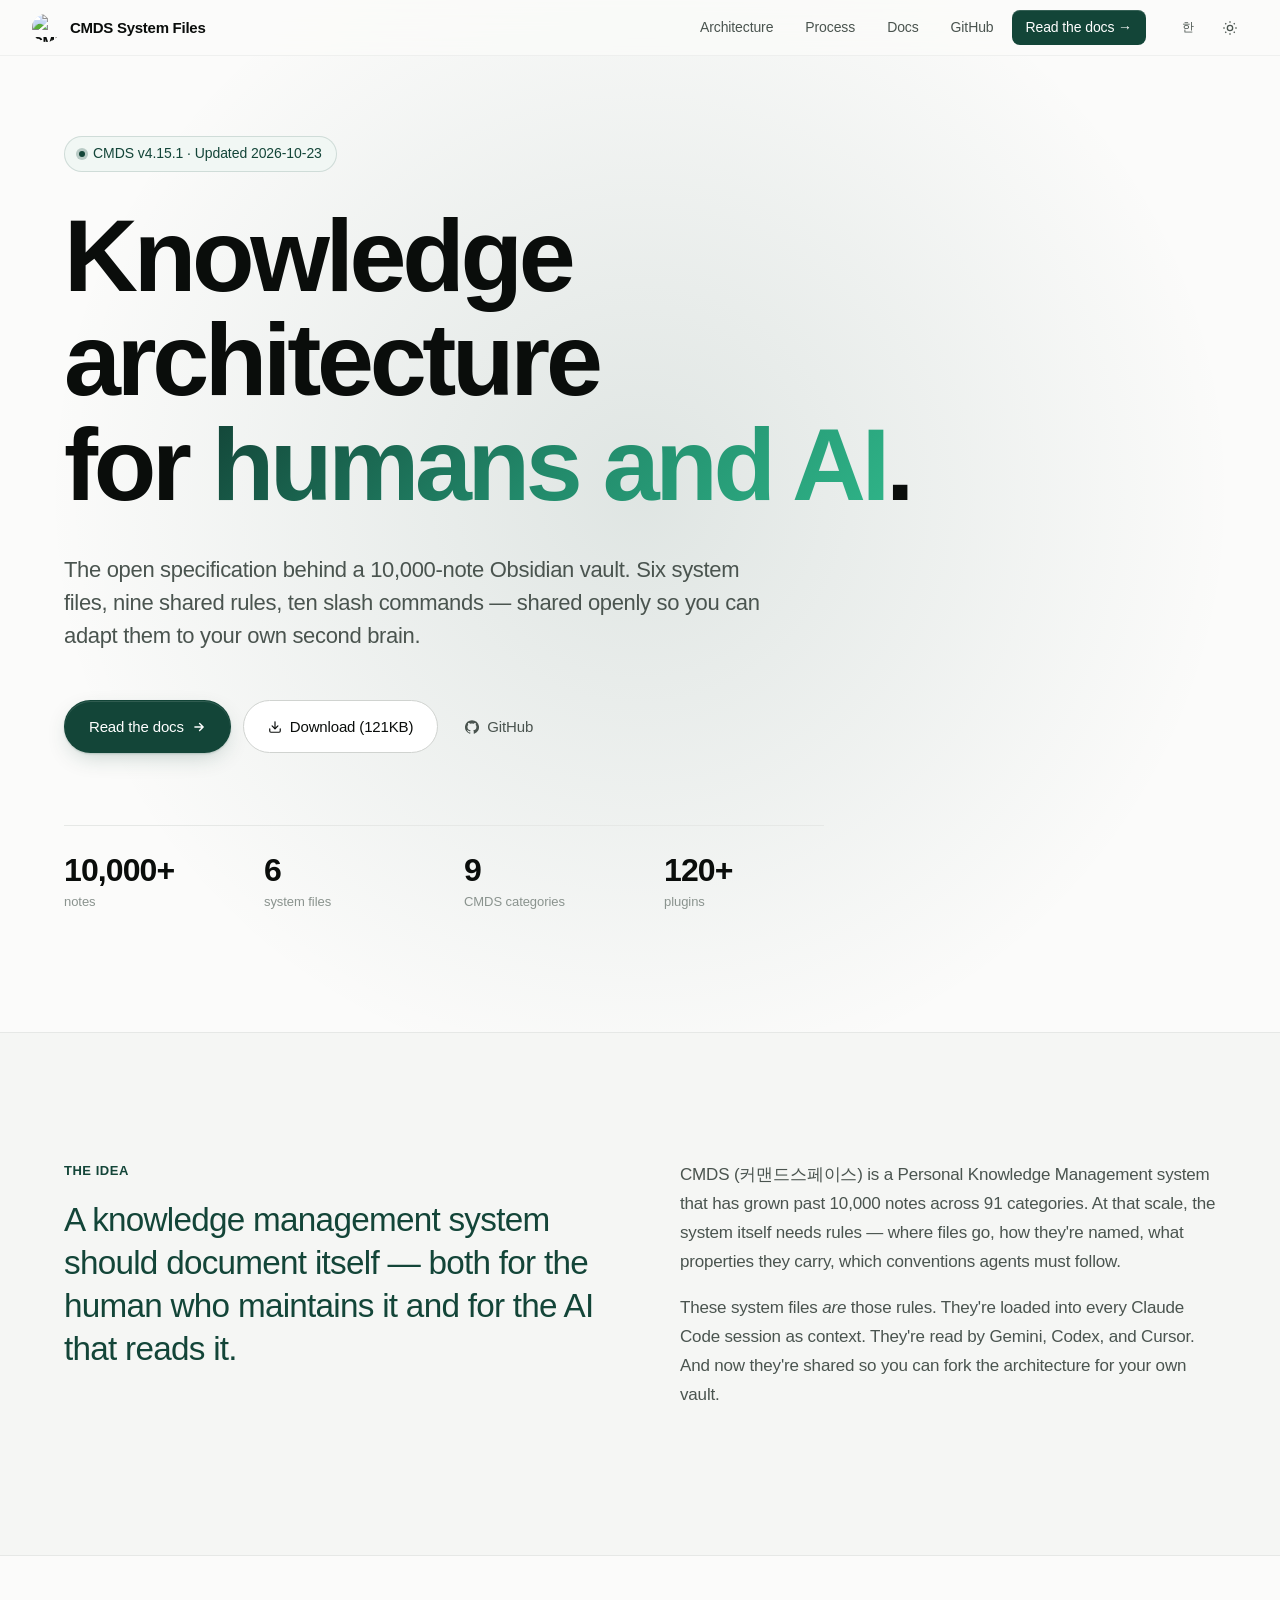
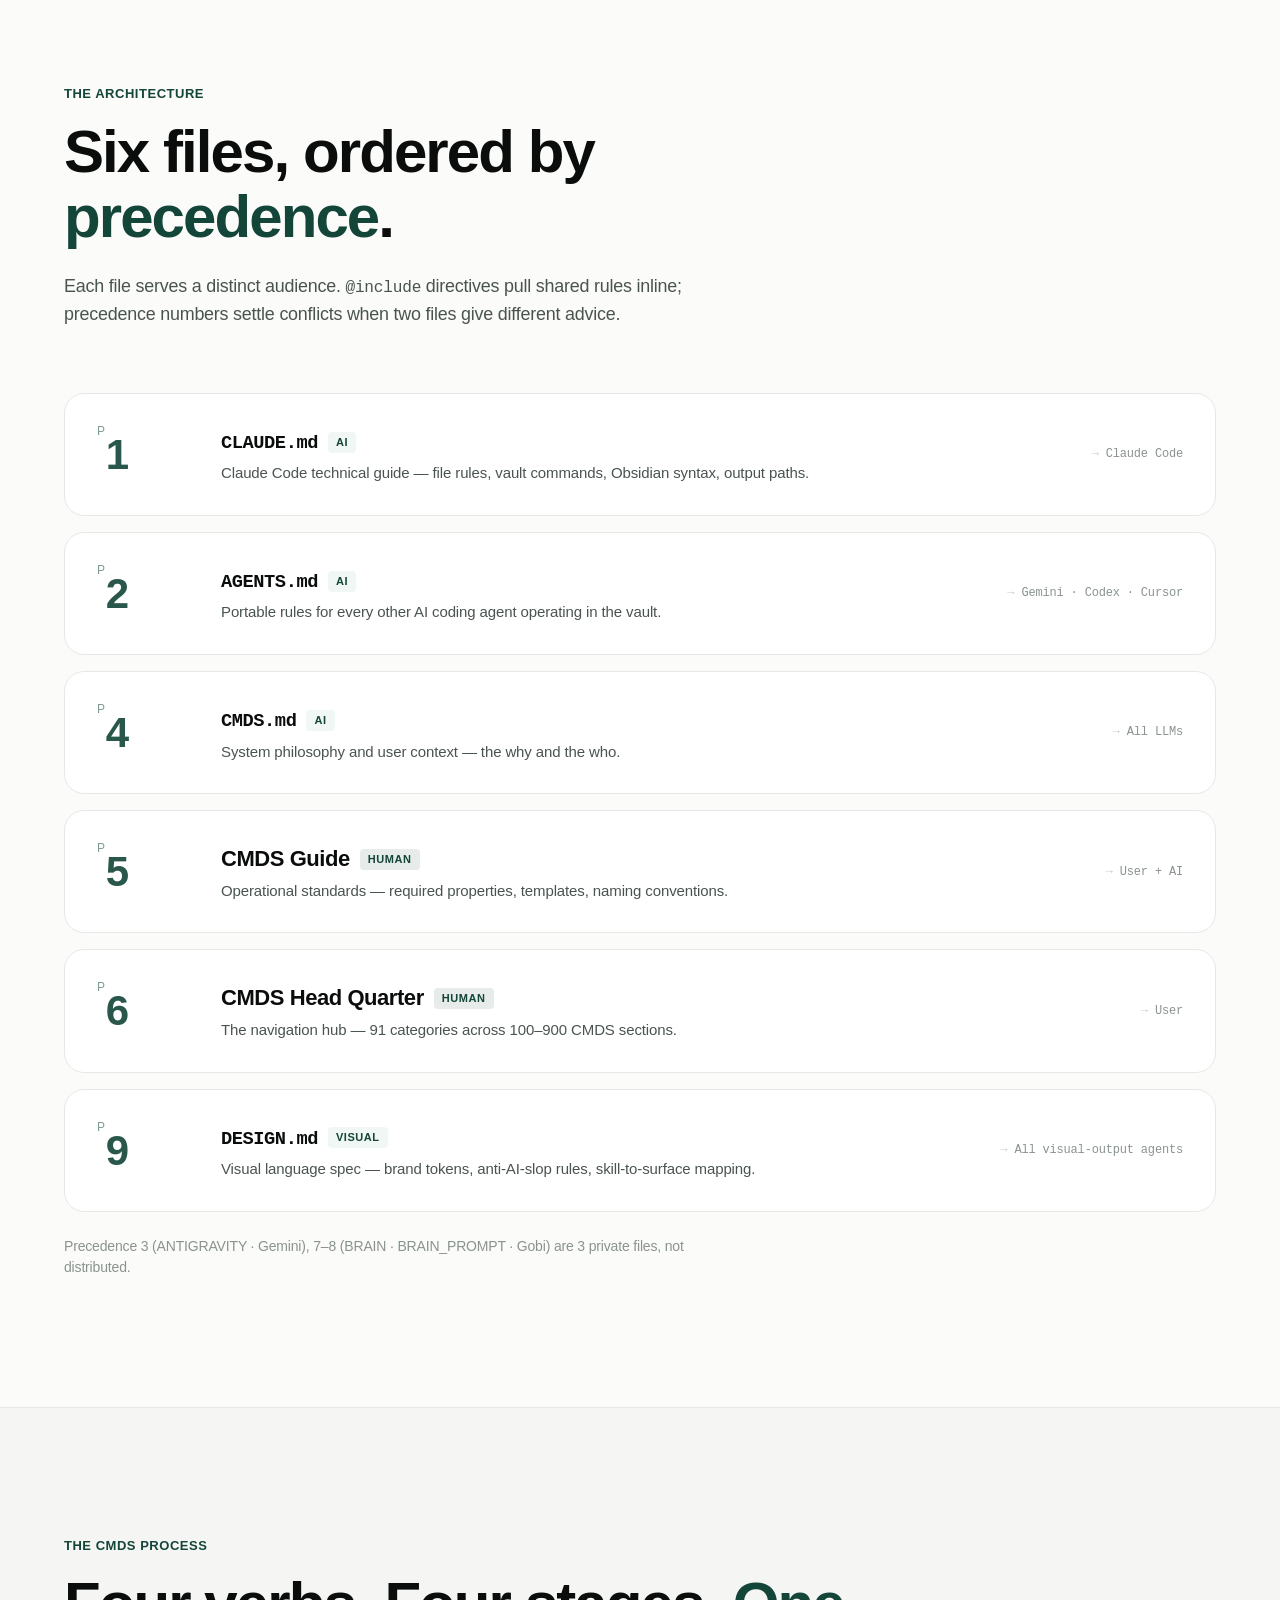
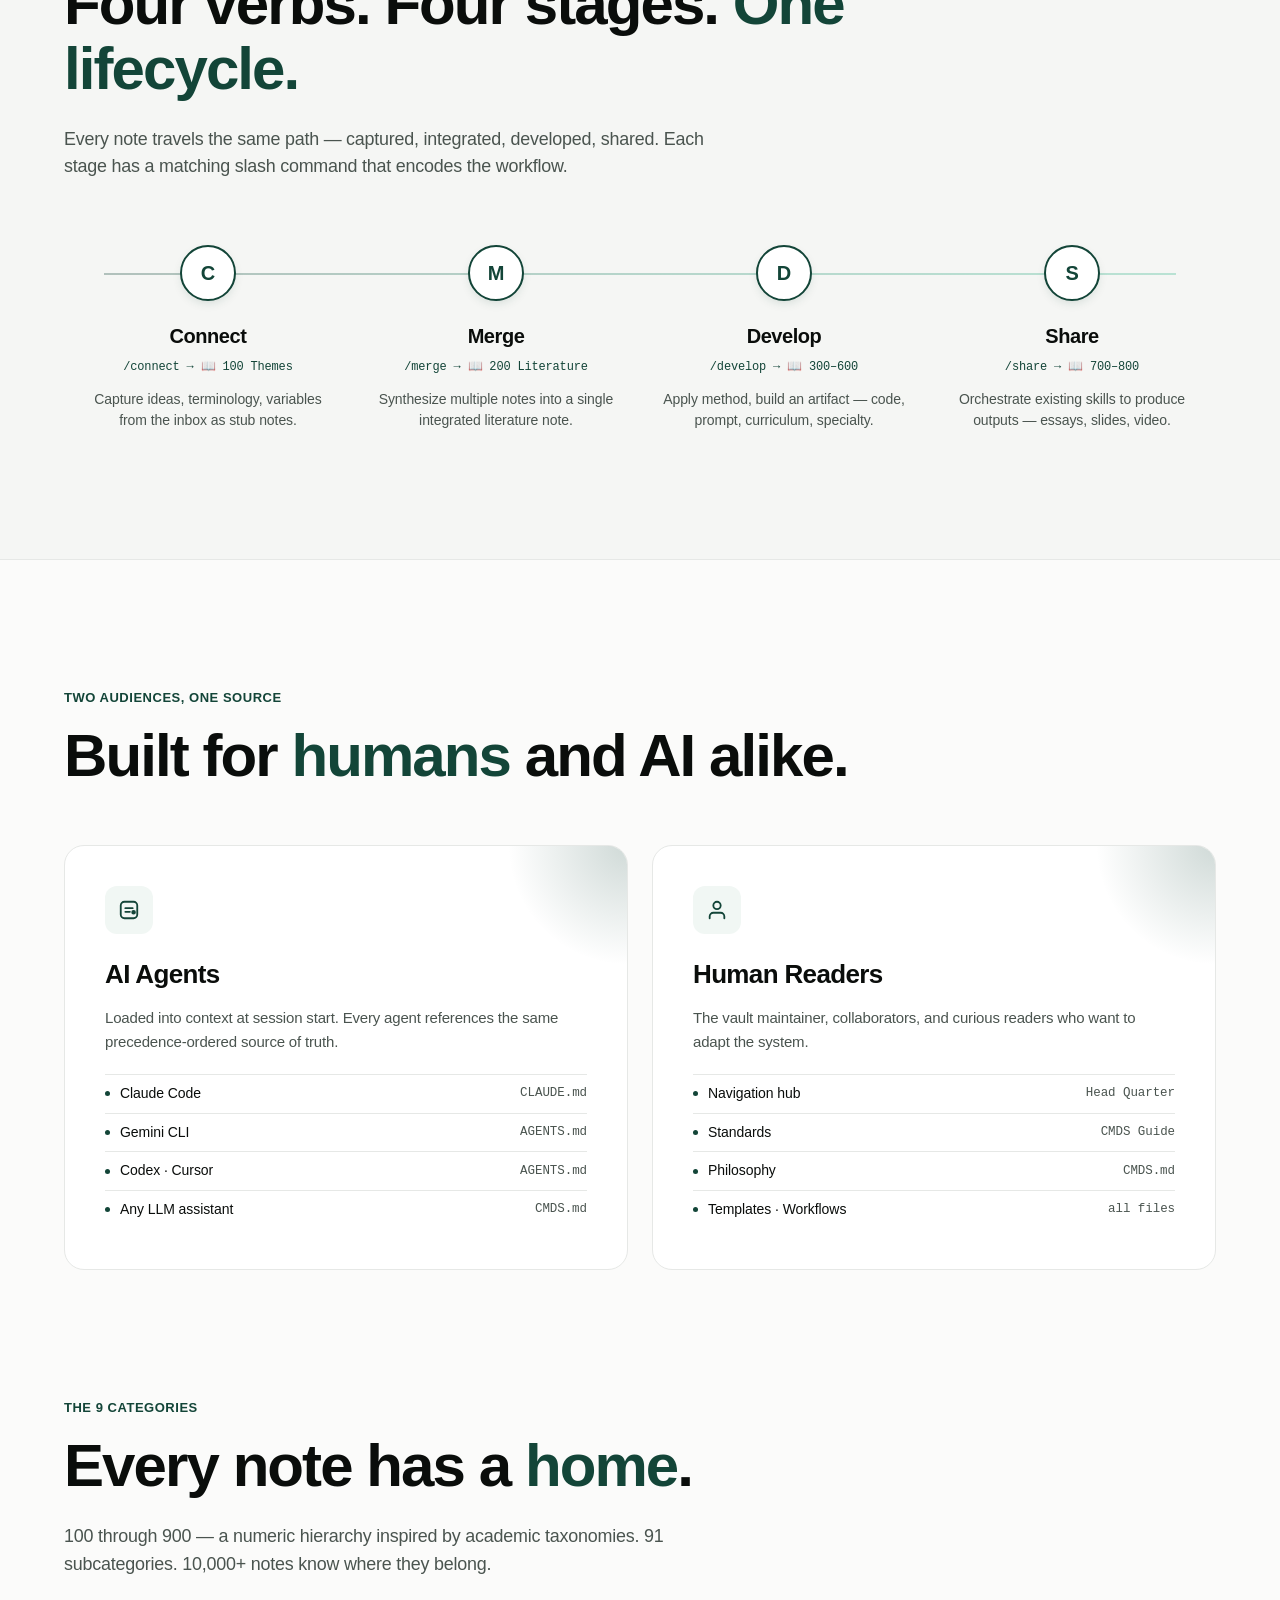
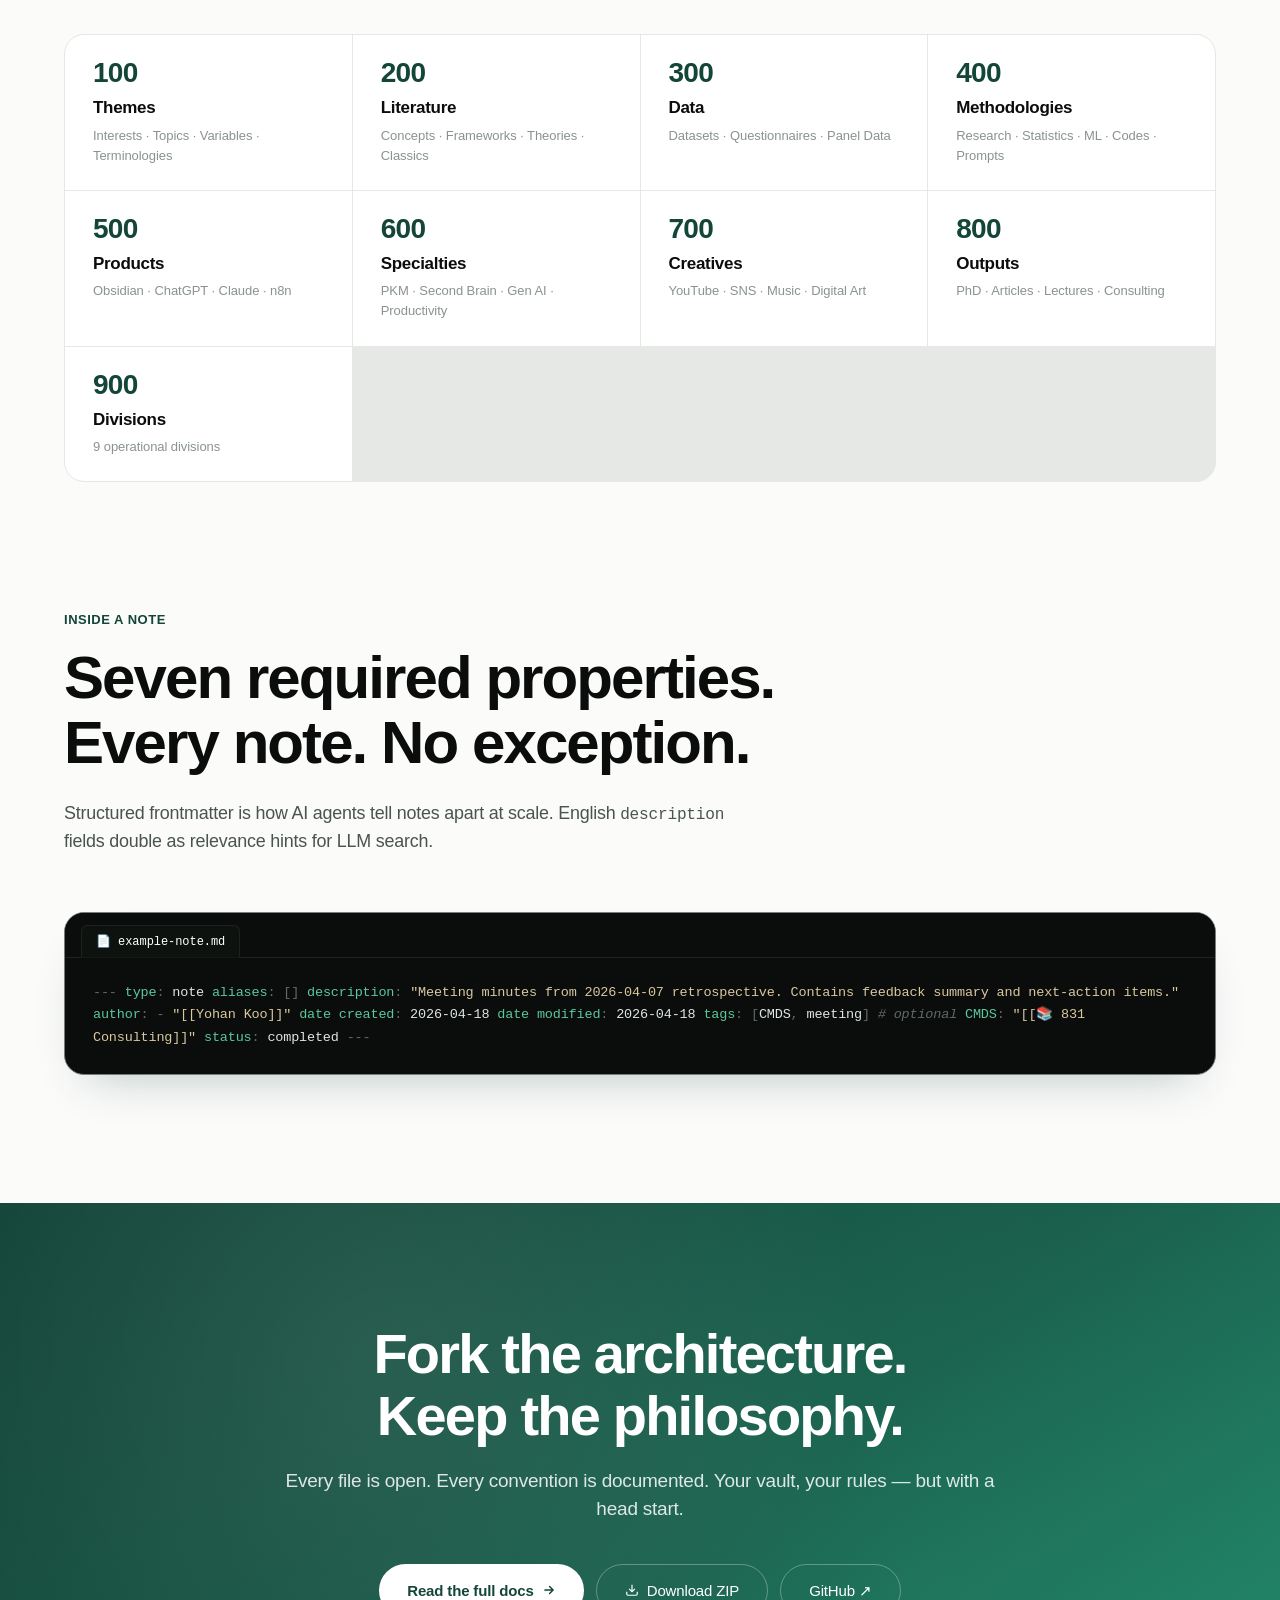
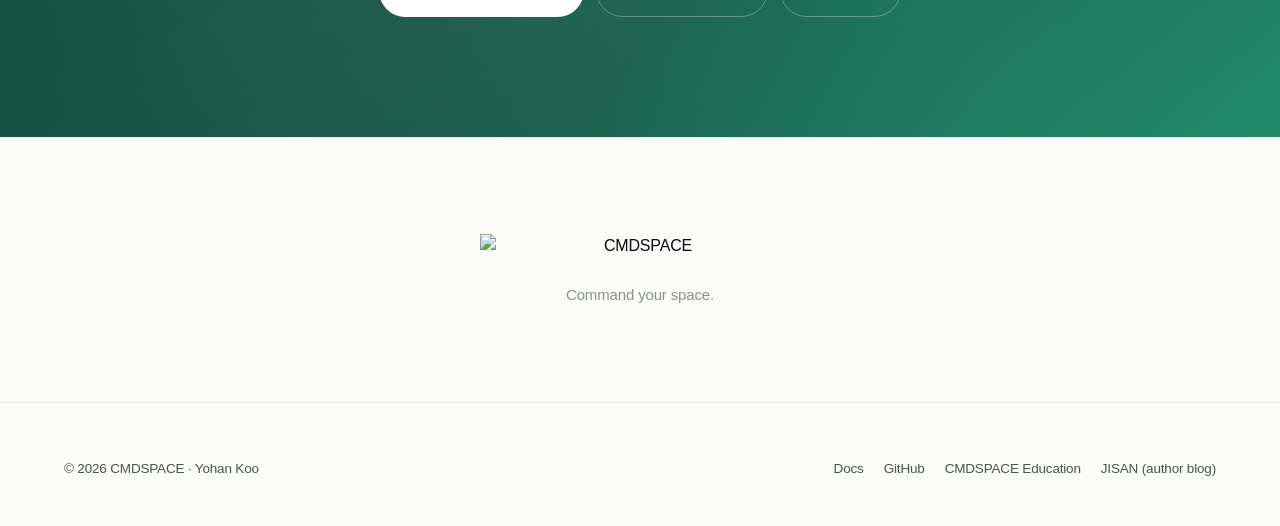
==== commit ad74008c: "v4.15.1 — 🏛 CMDS Guide 보류 해제: 태그 노이즈 정리 (2.12)" ====
--- a/index.html
+++ b/index.html
@@ -900,8 +900,8 @@
     <div class="hero-bg"></div>
     <div class="hero-inner">
         <div class="hero-eyebrow">
-            <span class="en-only">CMDS v4.15.0 · Updated 2026-10-23</span>
-            <span class="ko-only">CMDS v4.15.0 · 2026-10-23 업데이트</span>
+            <span class="en-only">CMDS v4.15.1 · Updated 2026-10-23</span>
+            <span class="ko-only">CMDS v4.15.1 · 2026-10-23 업데이트</span>
         </div>
         <h1 class="hero-title">
             <span class="en-only">Knowledge architecture<br>for <span class="grad">humans and AI</span>.</span>
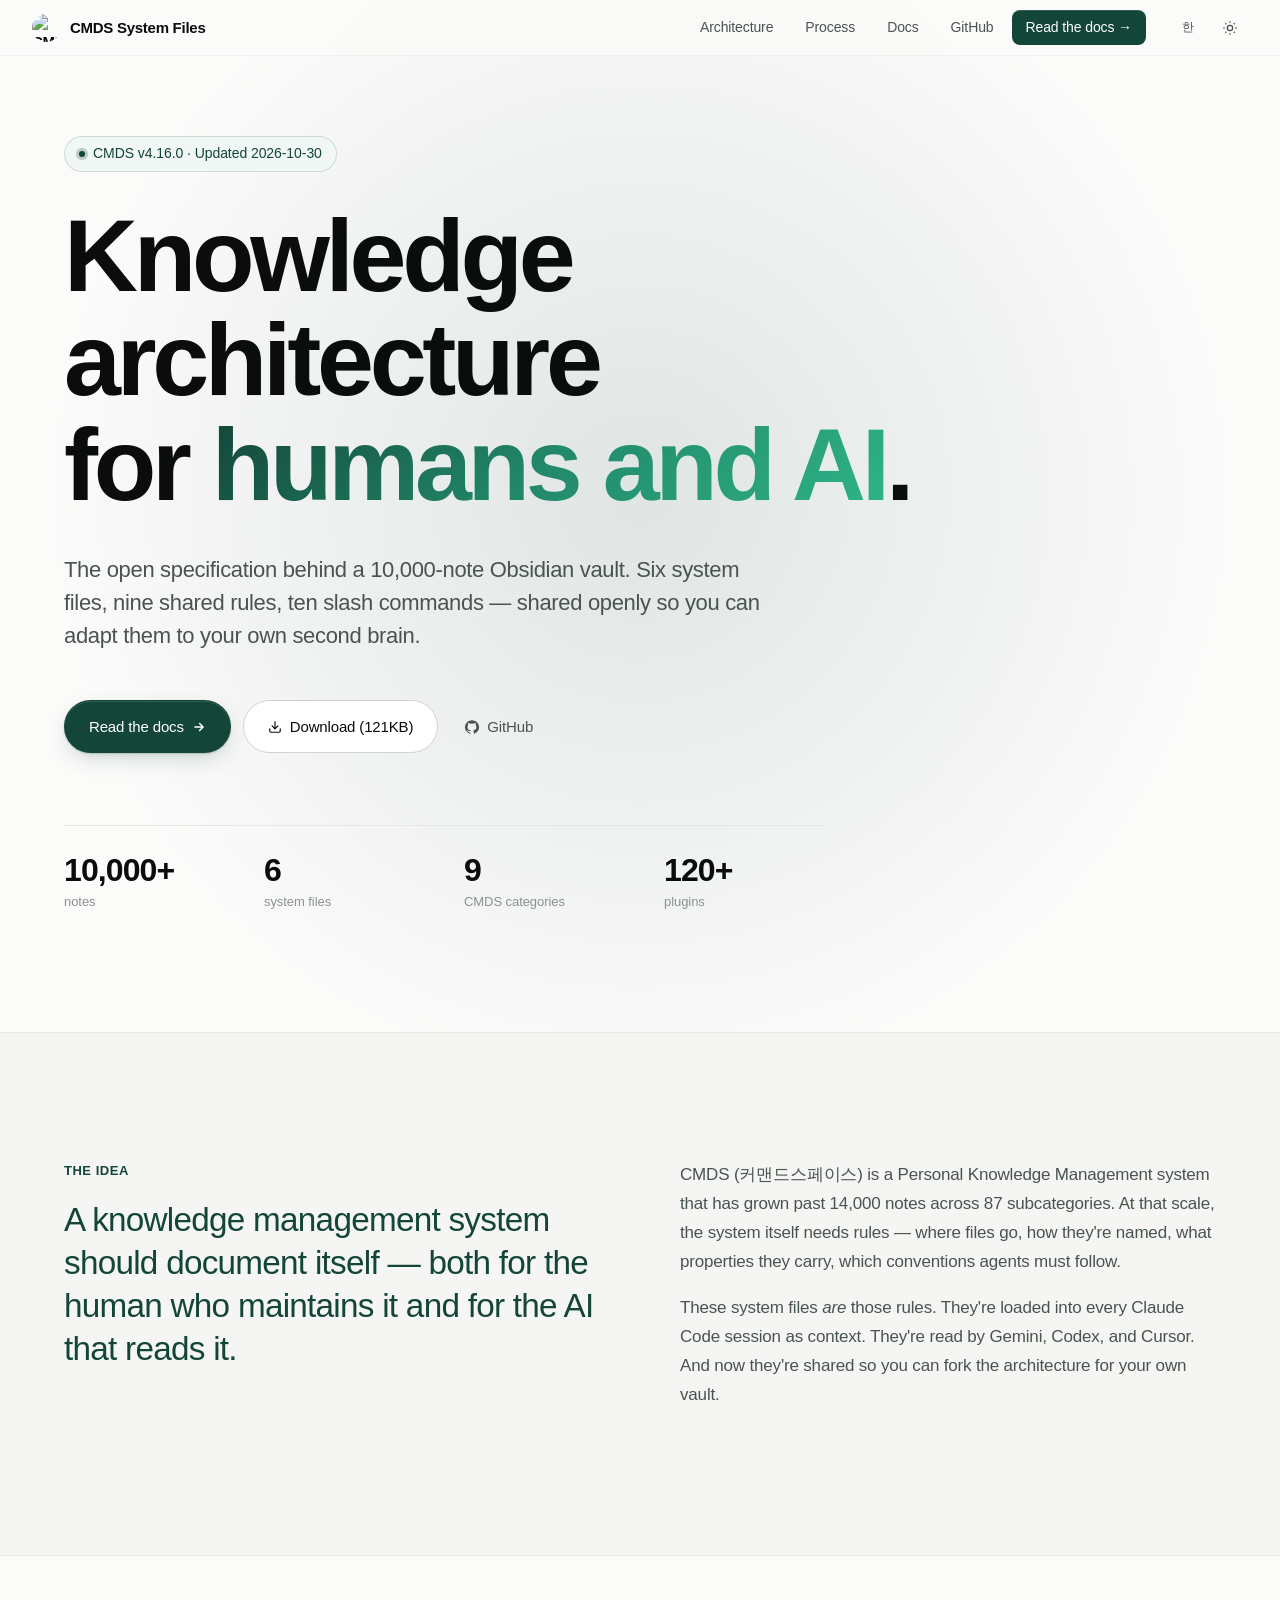
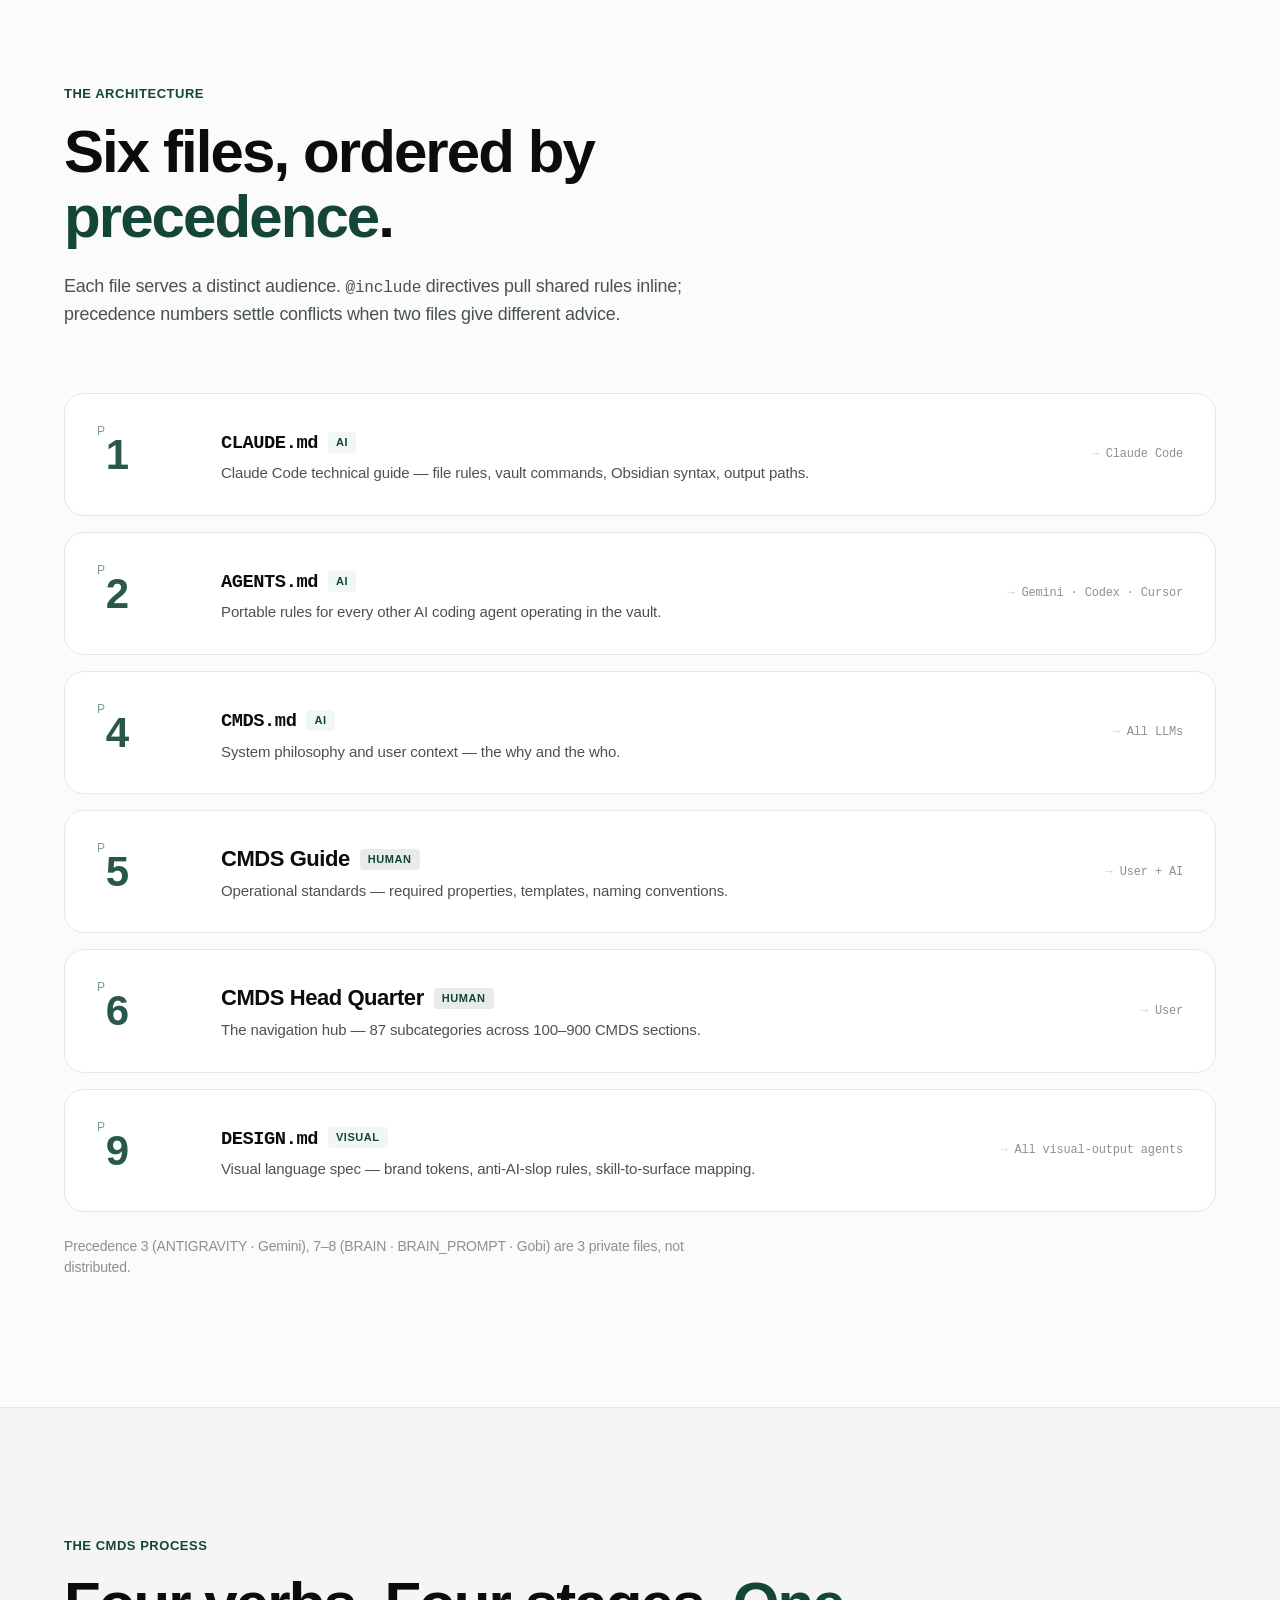
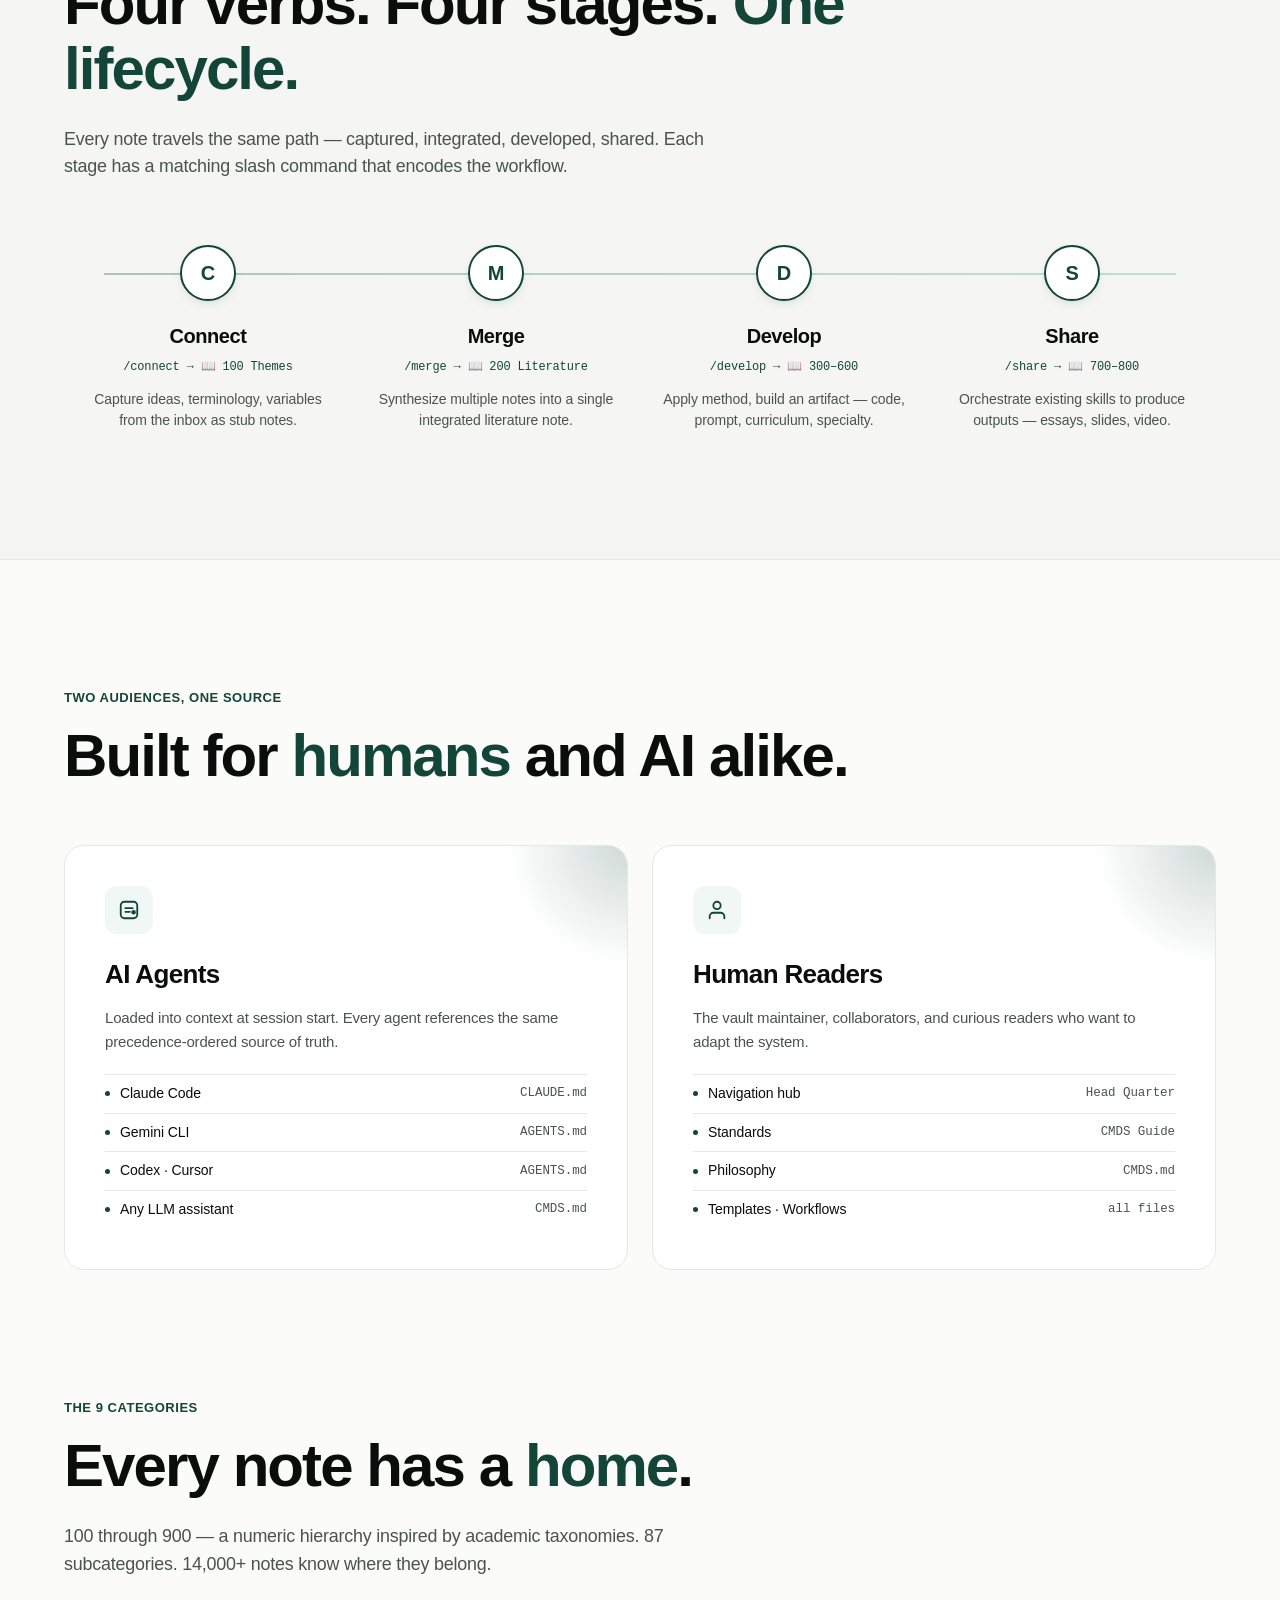
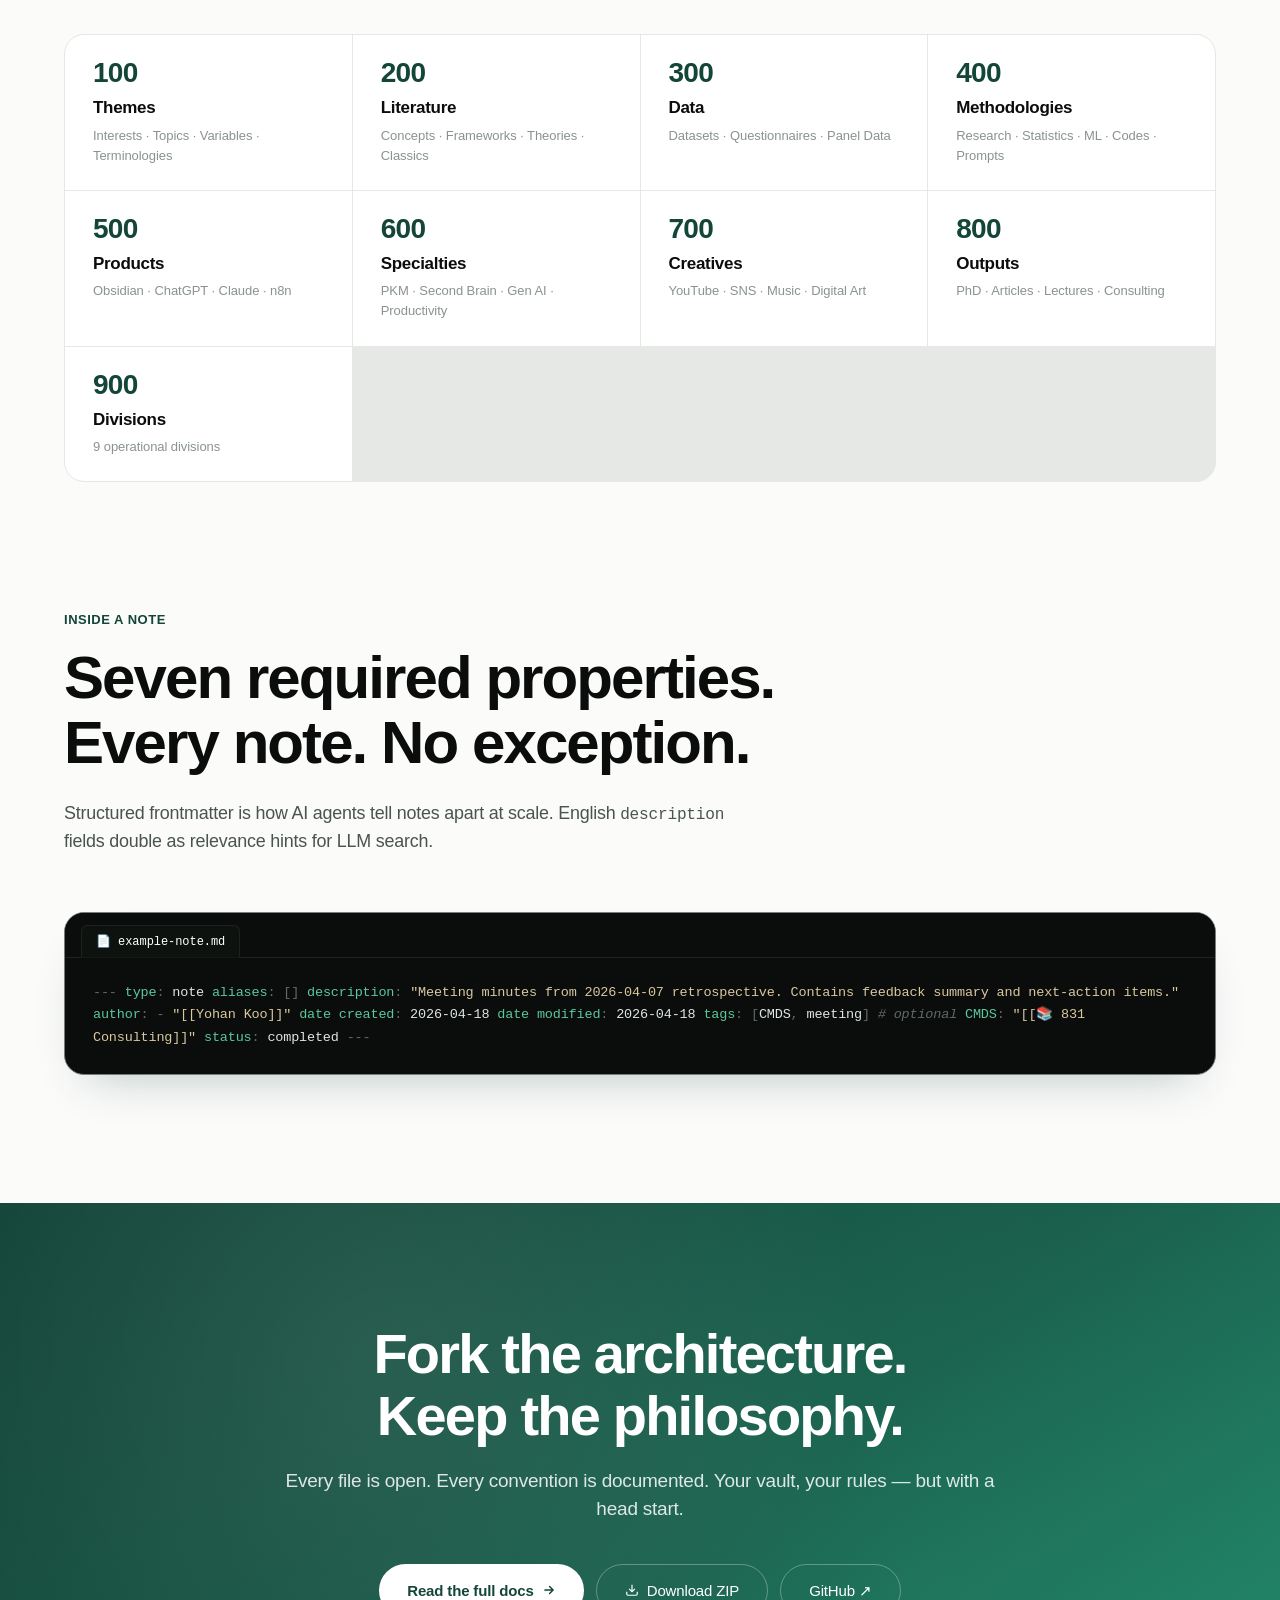
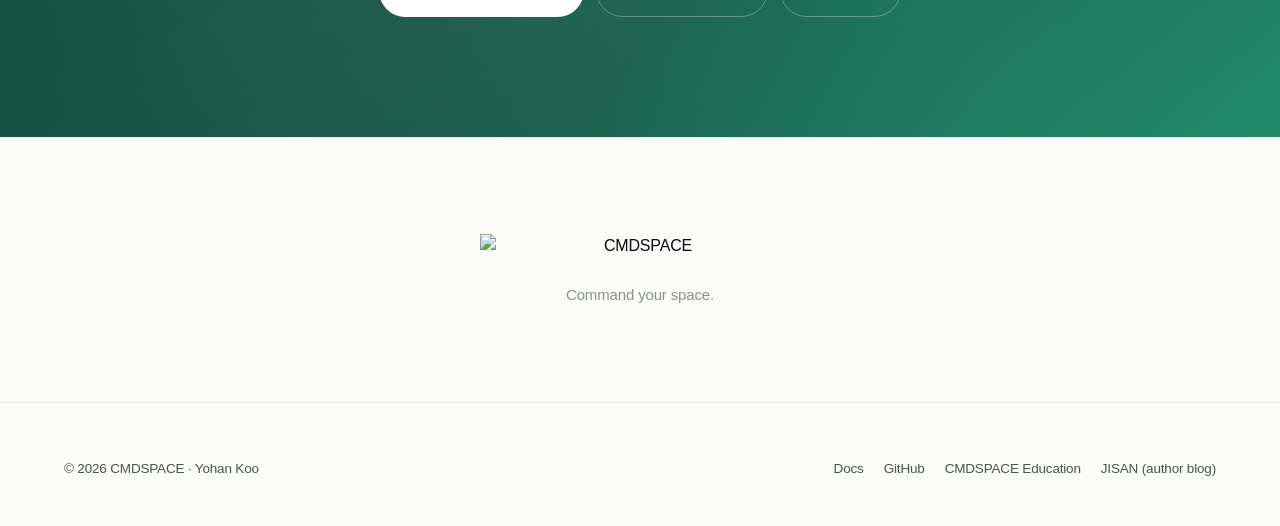
==== commit 5bfcf024: "v4.16.0 — system files sync 2026-10-30" ====
--- a/index.html
+++ b/index.html
@@ -900,8 +900,8 @@
     <div class="hero-bg"></div>
     <div class="hero-inner">
         <div class="hero-eyebrow">
-            <span class="en-only">CMDS v4.15.1 · Updated 2026-10-23</span>
-            <span class="ko-only">CMDS v4.15.1 · 2026-10-23 업데이트</span>
+            <span class="en-only">CMDS v4.16.0 · Updated 2026-10-30</span>
+            <span class="ko-only">CMDS v4.16.0 · 2026-10-30 업데이트</span>
         </div>
         <h1 class="hero-title">
             <span class="en-only">Knowledge architecture<br>for <span class="grad">humans and AI</span>.</span>
@@ -948,9 +948,9 @@
                 </h2>
             </div>
             <div class="idea-body">
-                <p class="en-only">CMDS (커맨드스페이스) is a Personal Knowledge Management system that has grown past 10,000 notes across 91 categories. At that scale, the system itself needs rules — where files go, how they're named, what properties they carry, which conventions agents must follow.</p>
+                <p class="en-only">CMDS (커맨드스페이스) is a Personal Knowledge Management system that has grown past 14,000 notes across 87 subcategories. At that scale, the system itself needs rules — where files go, how they're named, what properties they carry, which conventions agents must follow.</p>
                 <p class="en-only">These system files <em>are</em> those rules. They're loaded into every Claude Code session as context. They're read by Gemini, Codex, and Cursor. And now they're shared so you can fork the architecture for your own vault.</p>
-                <p class="ko-only">CMDS(커맨드스페이스)는 91개 카테고리와 10,000개 노트 규모로 성장한 개인 지식관리 시스템입니다. 그 규모에서는 시스템 자체에 규칙이 필요합니다 — 파일이 어디 가는지, 이름은 어떻게 짓는지, 어떤 프로퍼티를 갖는지, 에이전트는 어떤 관행을 따라야 하는지.</p>
+                <p class="ko-only">CMDS(커맨드스페이스)는 87개 하위 카테고리와 14,000개 노트 규모로 성장한 개인 지식관리 시스템입니다. 그 규모에서는 시스템 자체에 규칙이 필요합니다 — 파일이 어디 가는지, 이름은 어떻게 짓는지, 어떤 프로퍼티를 갖는지, 에이전트는 어떤 관행을 따라야 하는지.</p>
                 <p class="ko-only">이 시스템 파일들이 <em>바로</em> 그 규칙입니다. Claude Code 세션마다 컨텍스트로 로드되고, Gemini·Codex·Cursor가 읽으며, 이제 여러분의 볼트를 위해 포크할 수 있도록 공개됩니다.</p>
             </div>
         </div>
@@ -1014,8 +1014,8 @@
                 <div class="file-precedence">6</div>
                 <div>
                     <div class="file-name">CMDS Head Quarter<span class="file-tag" style="background: color-mix(in srgb, var(--cmds-green) 10%, transparent);">HUMAN</span></div>
-                    <div class="file-desc en-only">The navigation hub — 91 categories across 100–900 CMDS sections.</div>
-                    <div class="file-desc ko-only">네비게이션 허브 — 100–900 섹션의 91개 카테고리.</div>
+                    <div class="file-desc en-only">The navigation hub — 87 subcategories across 100–900 CMDS sections.</div>
+                    <div class="file-desc ko-only">네비게이션 허브 — 100–900 섹션의 87개 하위 카테고리.</div>
                 </div>
                 <div class="file-audience">User</div>
             </div>
@@ -1144,8 +1144,8 @@
             <span class="ko-only">모든 노트는 <span class="accent-word">갈 곳</span>이 있습니다.</span>
         </h2>
         <p class="block-lede">
-            <span class="en-only">100 through 900 — a numeric hierarchy inspired by academic taxonomies. 91 subcategories. 10,000+ notes know where they belong.</span>
-            <span class="ko-only">100부터 900까지 — 학문적 분류 체계에서 영감을 받은 숫자 계층. 91개의 하위 카테고리. 만 개가 넘는 노트가 자신의 자리를 압니다.</span>
+            <span class="en-only">100 through 900 — a numeric hierarchy inspired by academic taxonomies. 87 subcategories. 14,000+ notes know where they belong.</span>
+            <span class="ko-only">100부터 900까지 — 학문적 분류 체계에서 영감을 받은 숫자 계층. 87개의 하위 카테고리. 만 사천 개가 넘는 노트가 자신의 자리를 압니다.</span>
         </p>
 
         <div class="cat-grid">
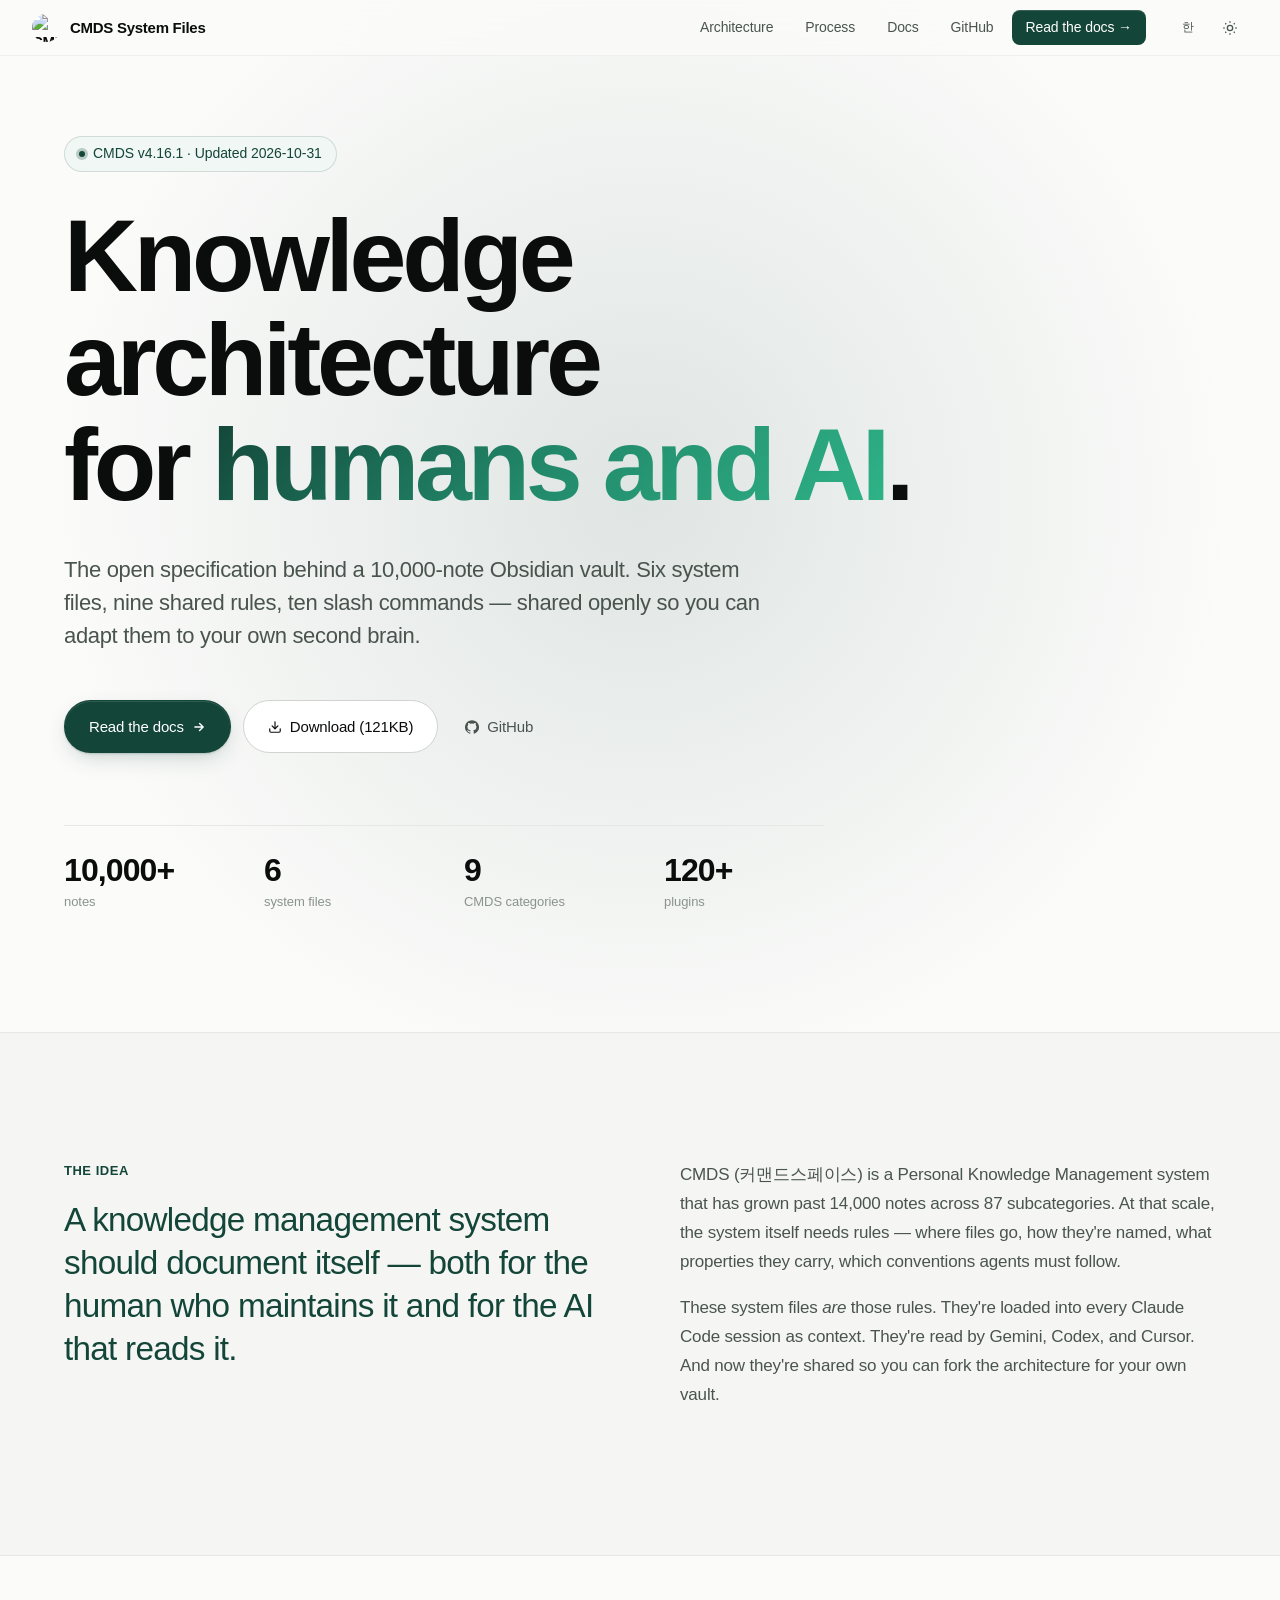
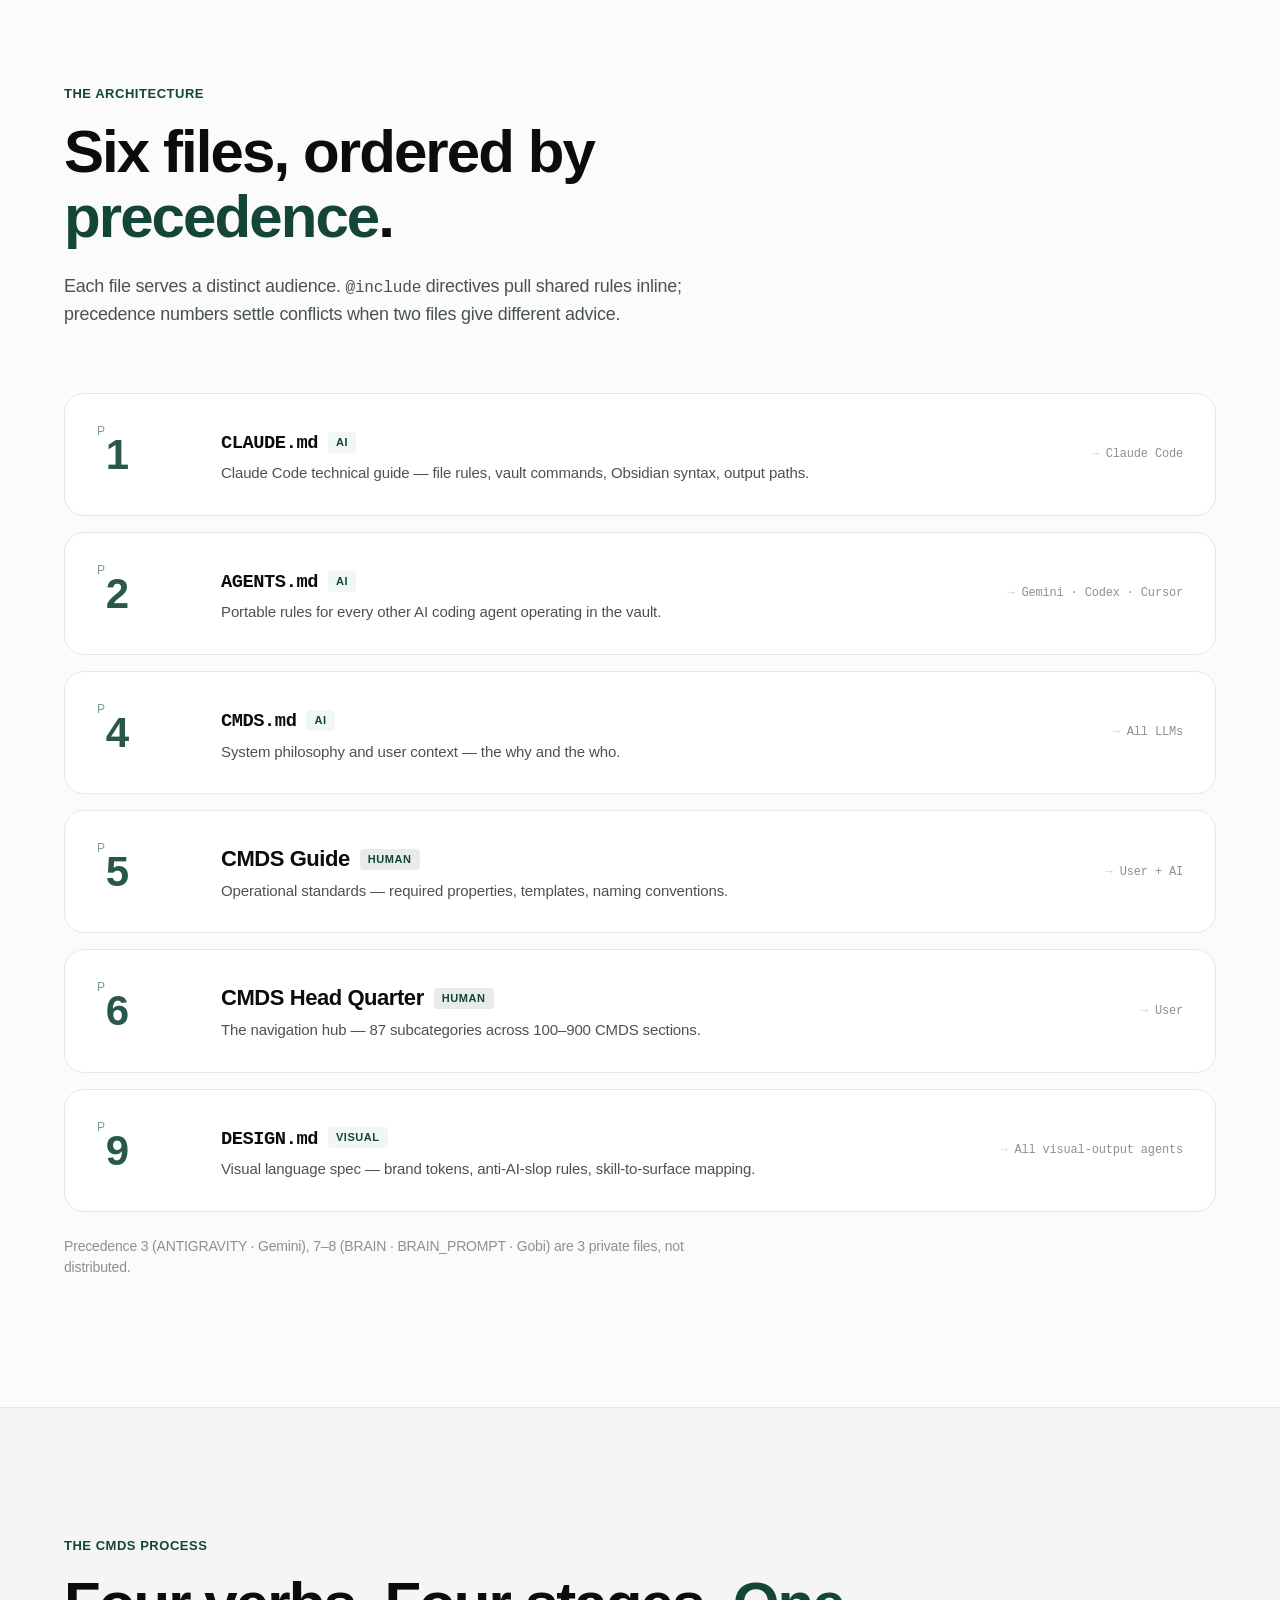
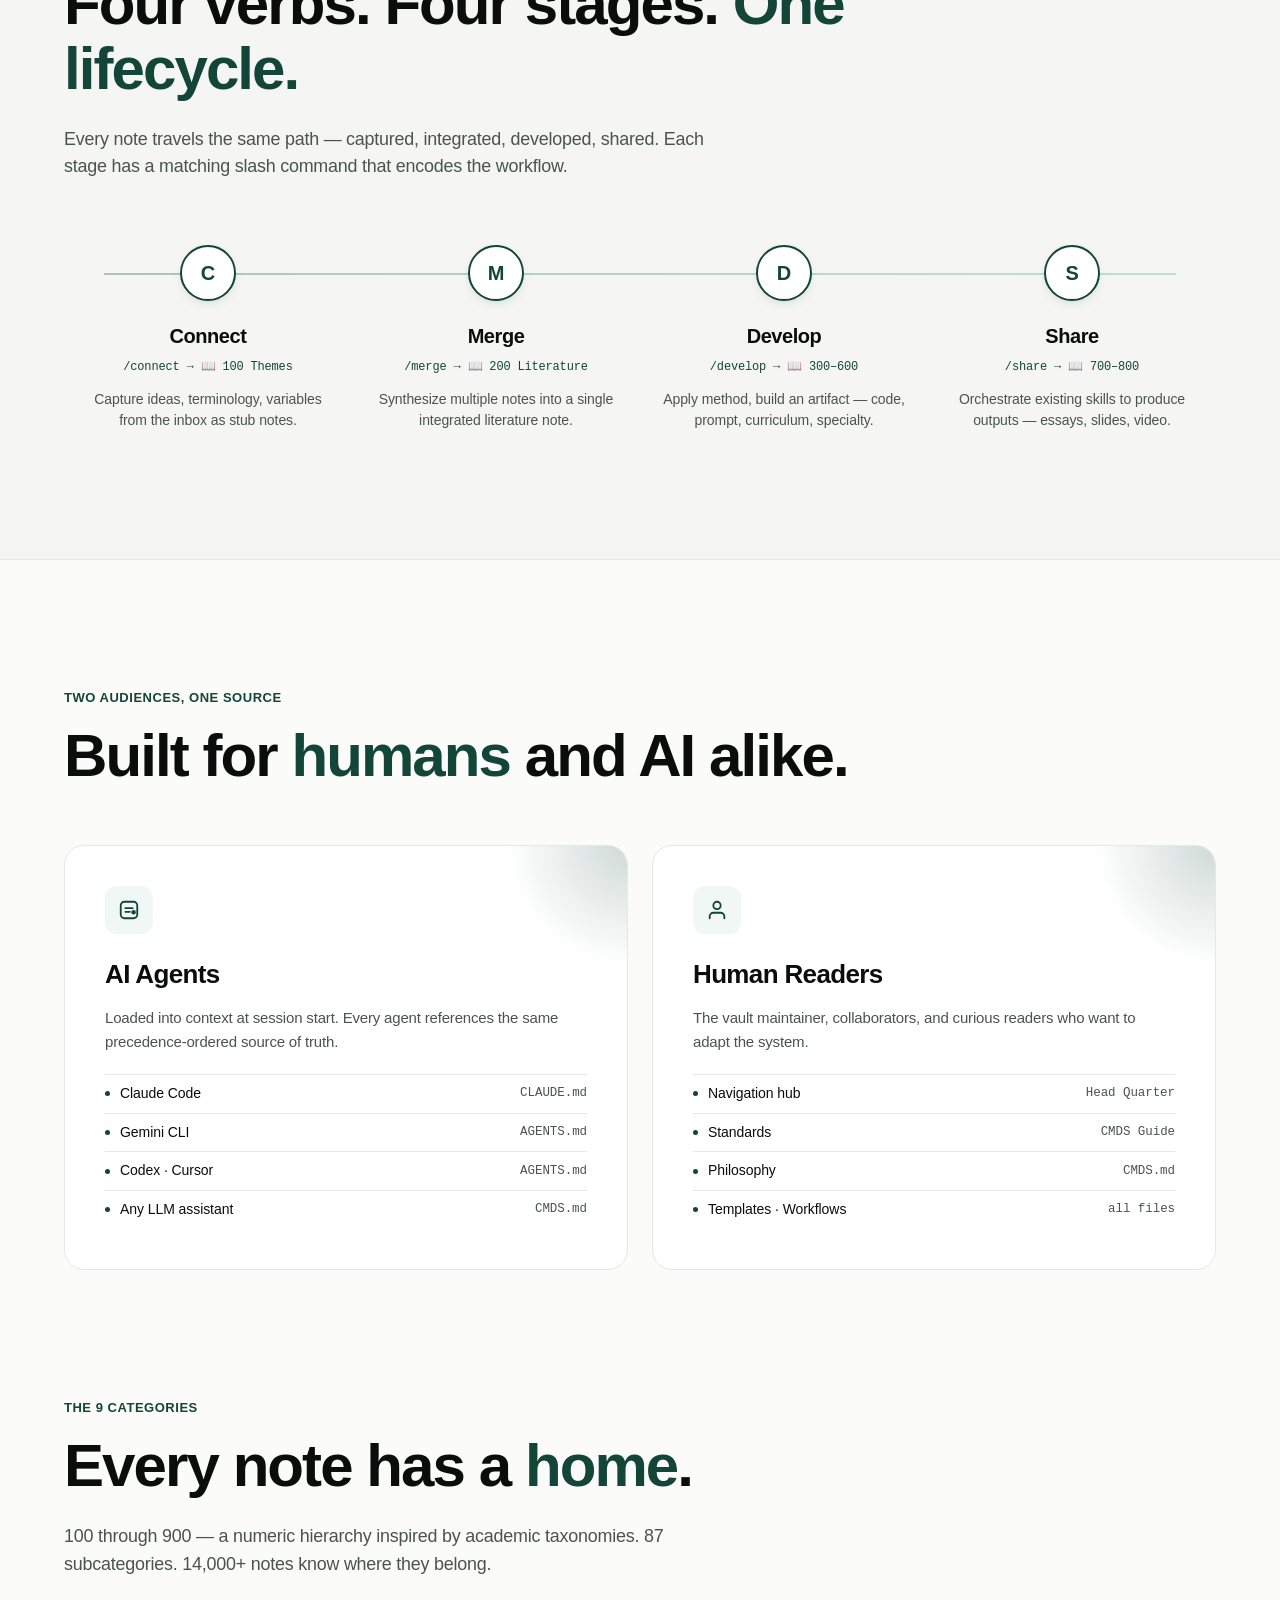
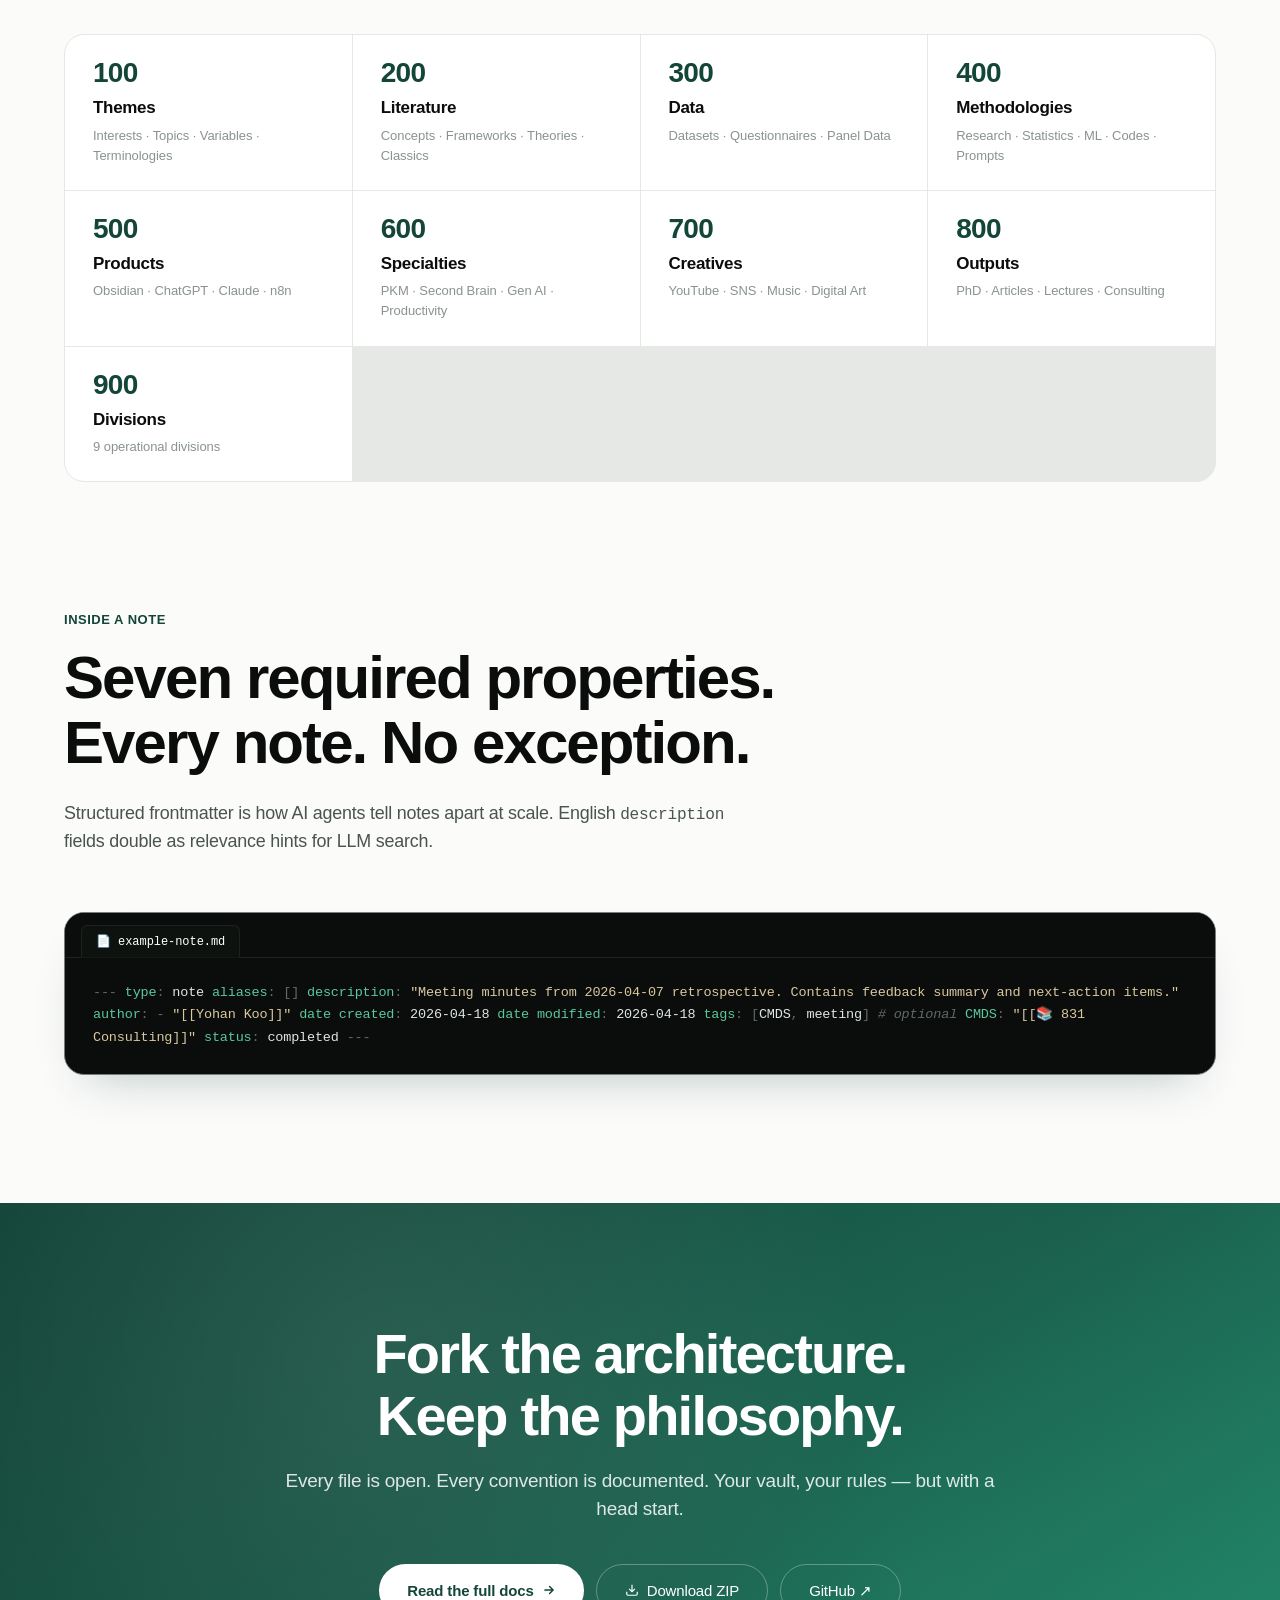
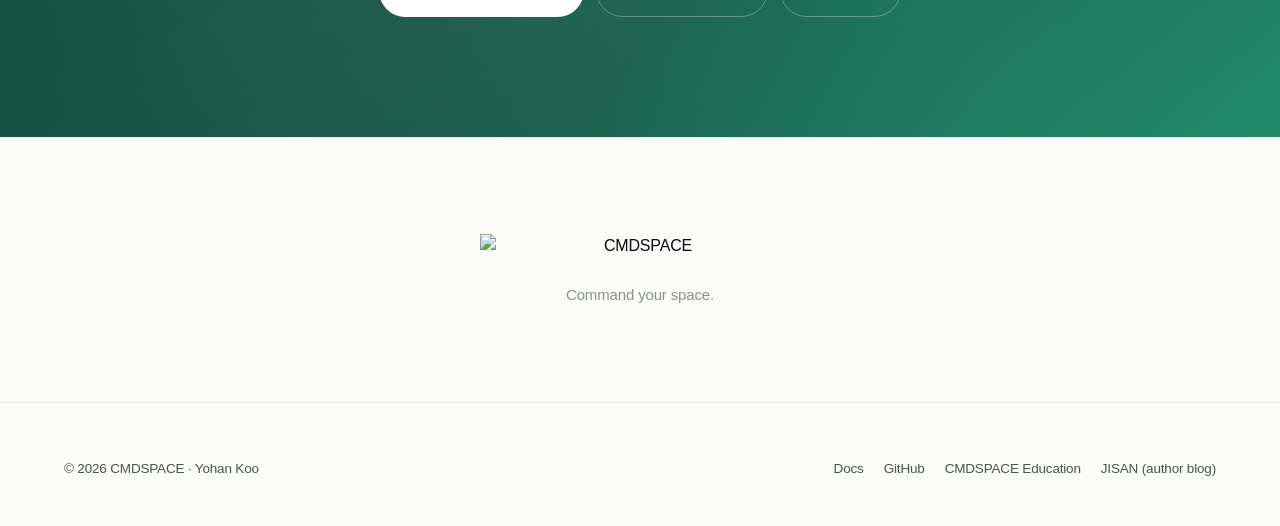
==== commit 874fbaec: "v4.16.1 — system files sync 2026-10-31" ====
--- a/index.html
+++ b/index.html
@@ -900,8 +900,8 @@
     <div class="hero-bg"></div>
     <div class="hero-inner">
         <div class="hero-eyebrow">
-            <span class="en-only">CMDS v4.16.0 · Updated 2026-10-30</span>
-            <span class="ko-only">CMDS v4.16.0 · 2026-10-30 업데이트</span>
+            <span class="en-only">CMDS v4.16.1 · Updated 2026-10-31</span>
+            <span class="ko-only">CMDS v4.16.1 · 2026-10-31 업데이트</span>
         </div>
         <h1 class="hero-title">
             <span class="en-only">Knowledge architecture<br>for <span class="grad">humans and AI</span>.</span>
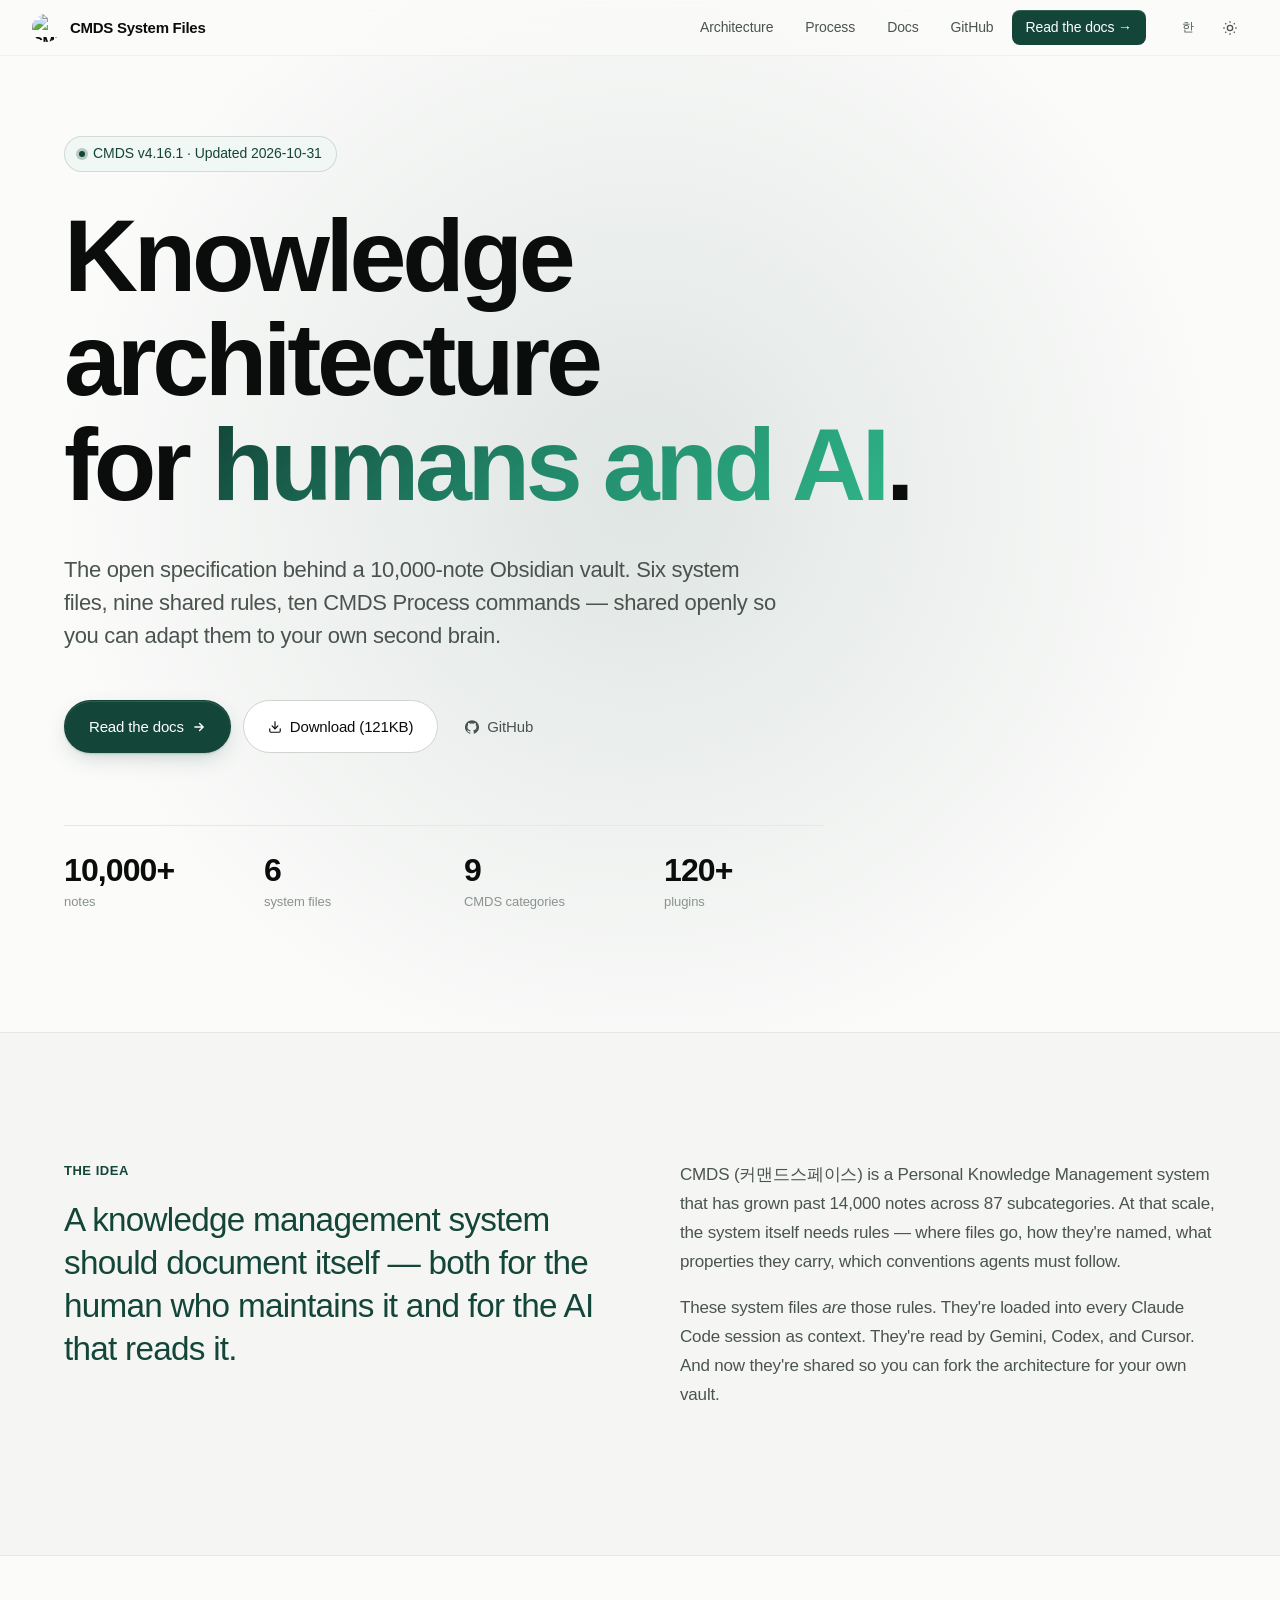
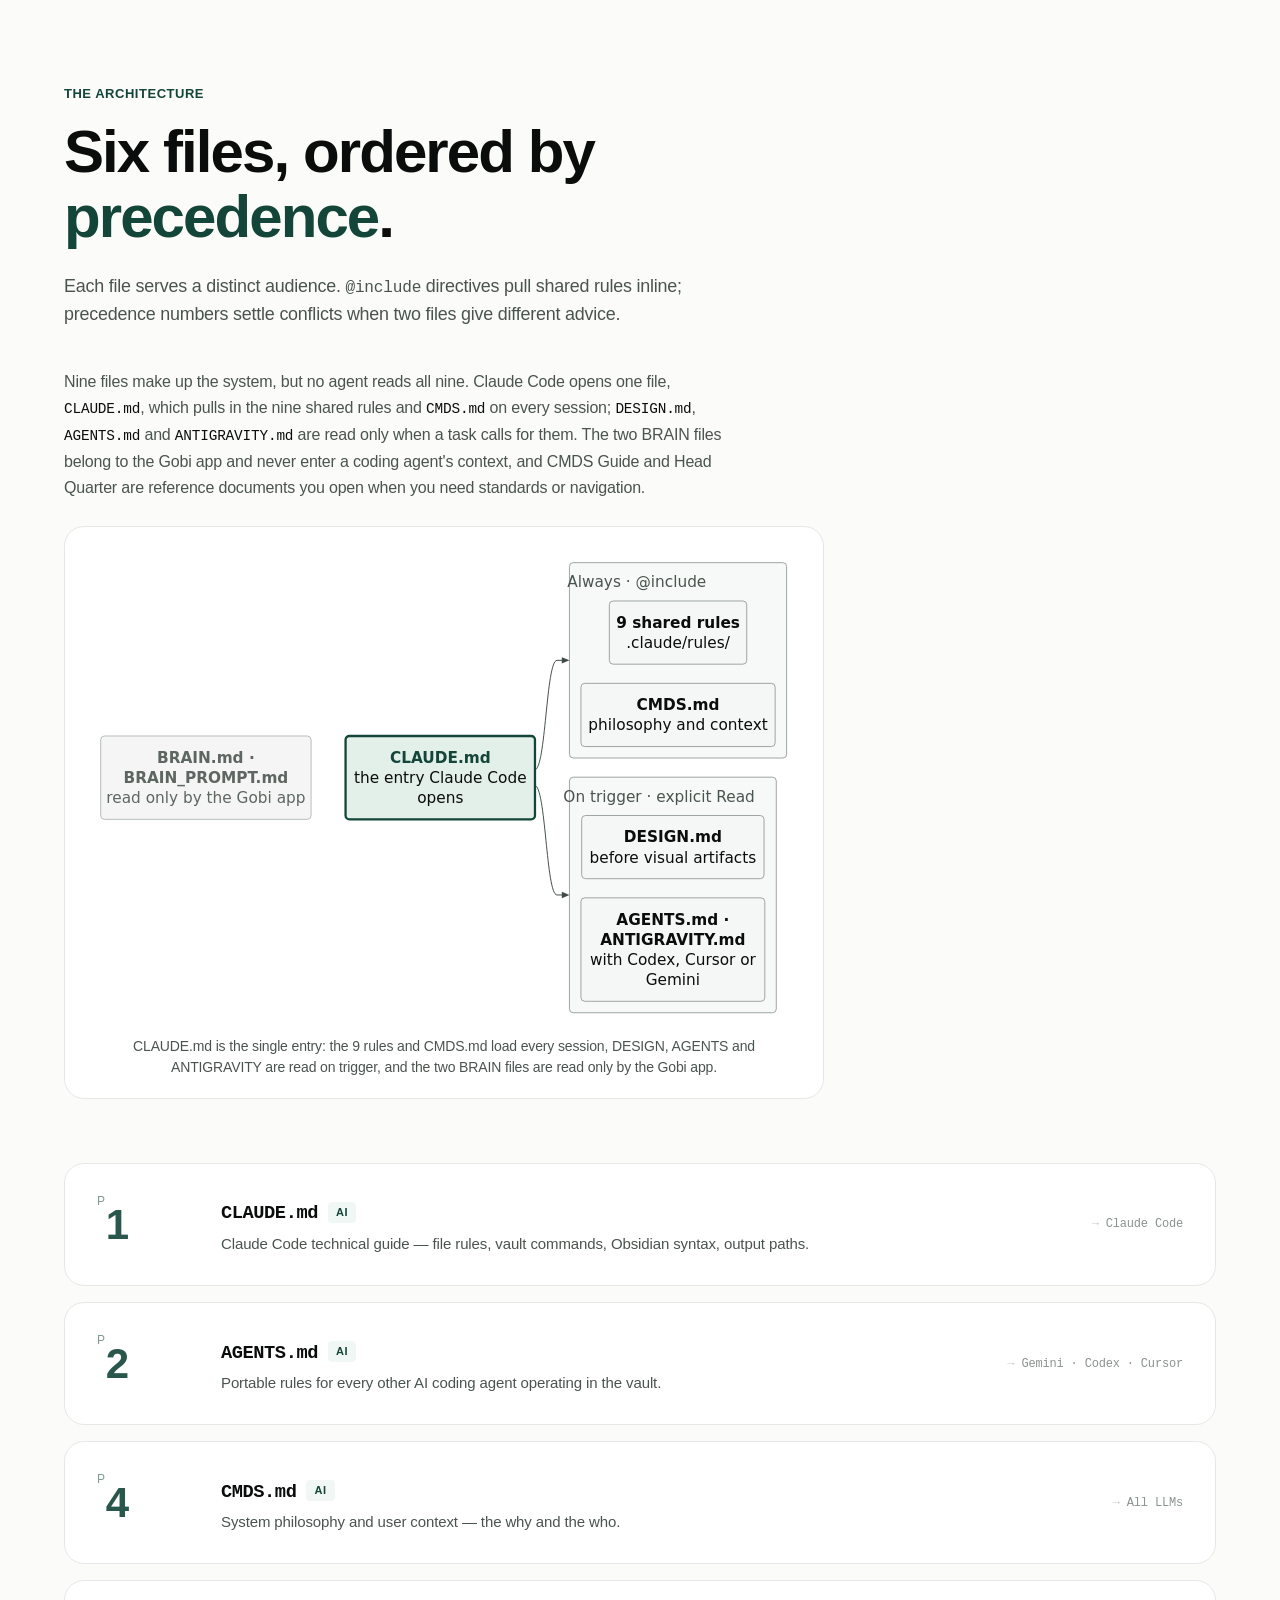
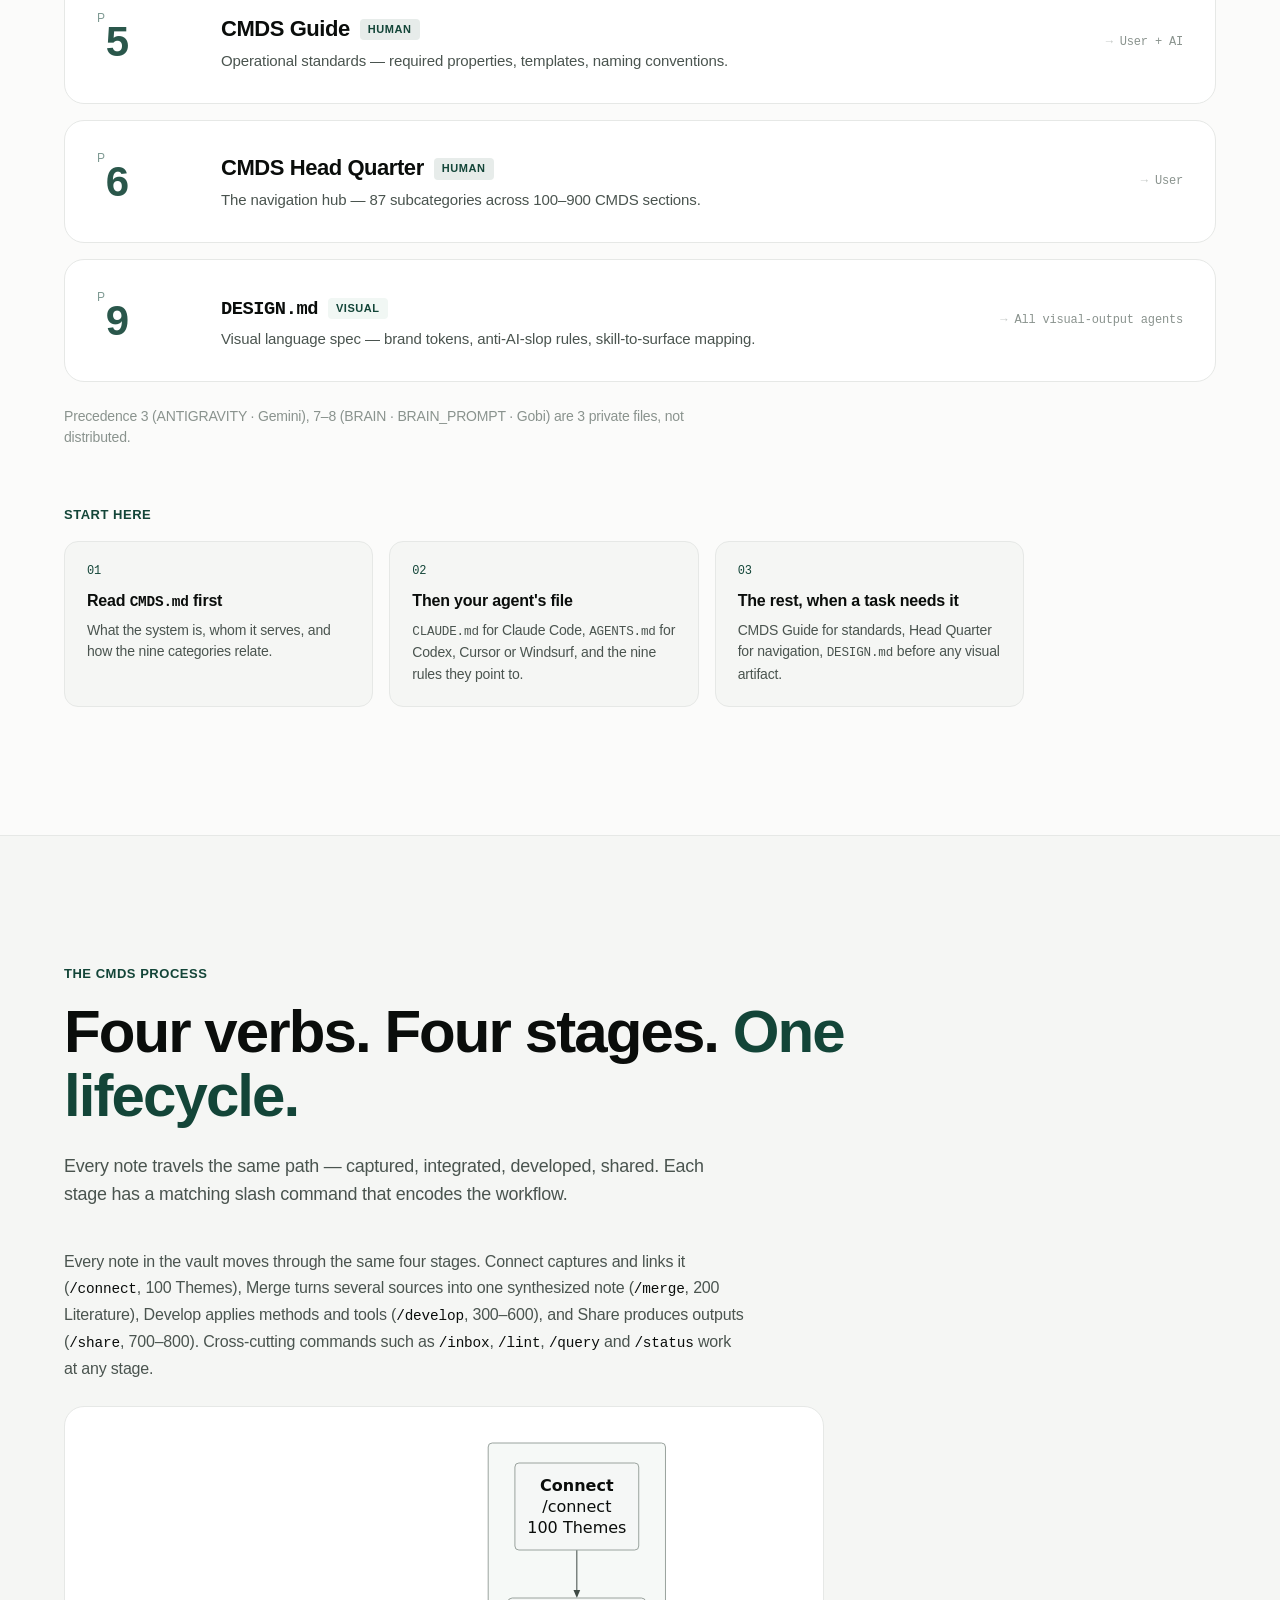
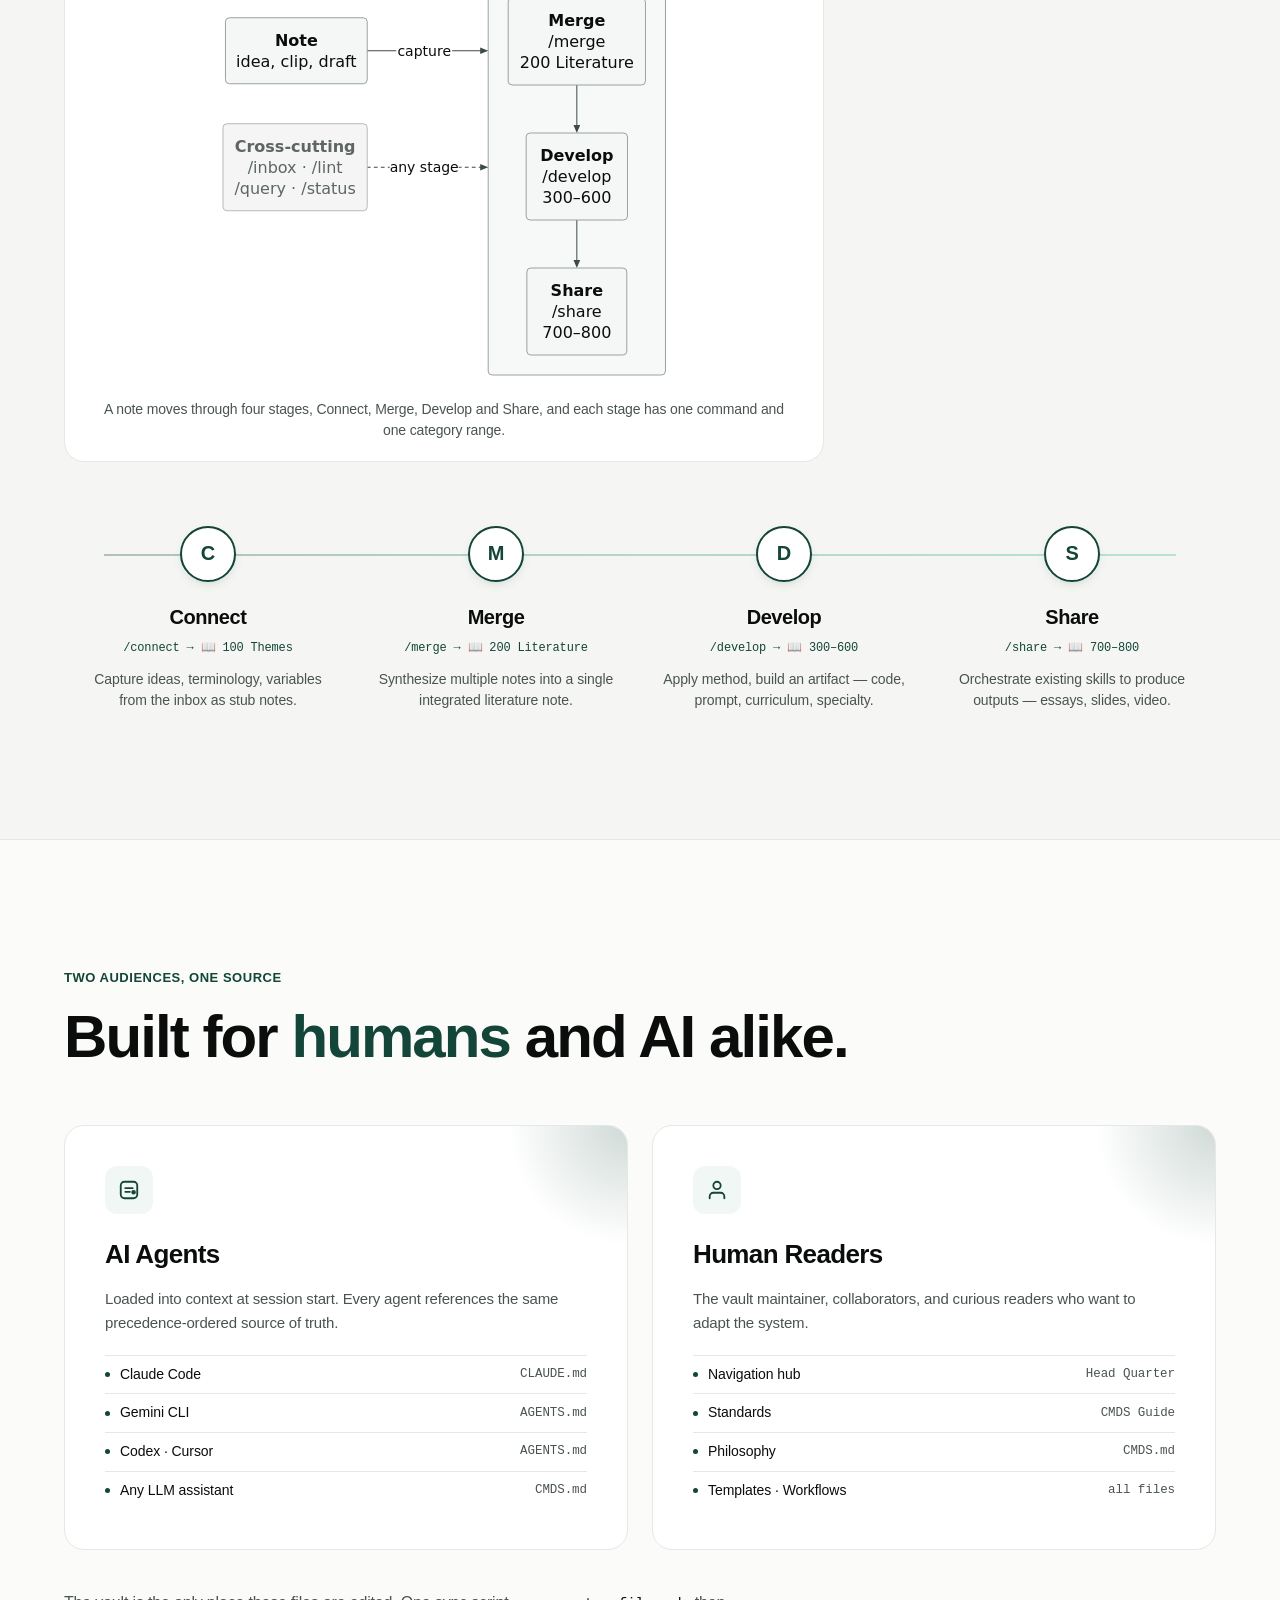
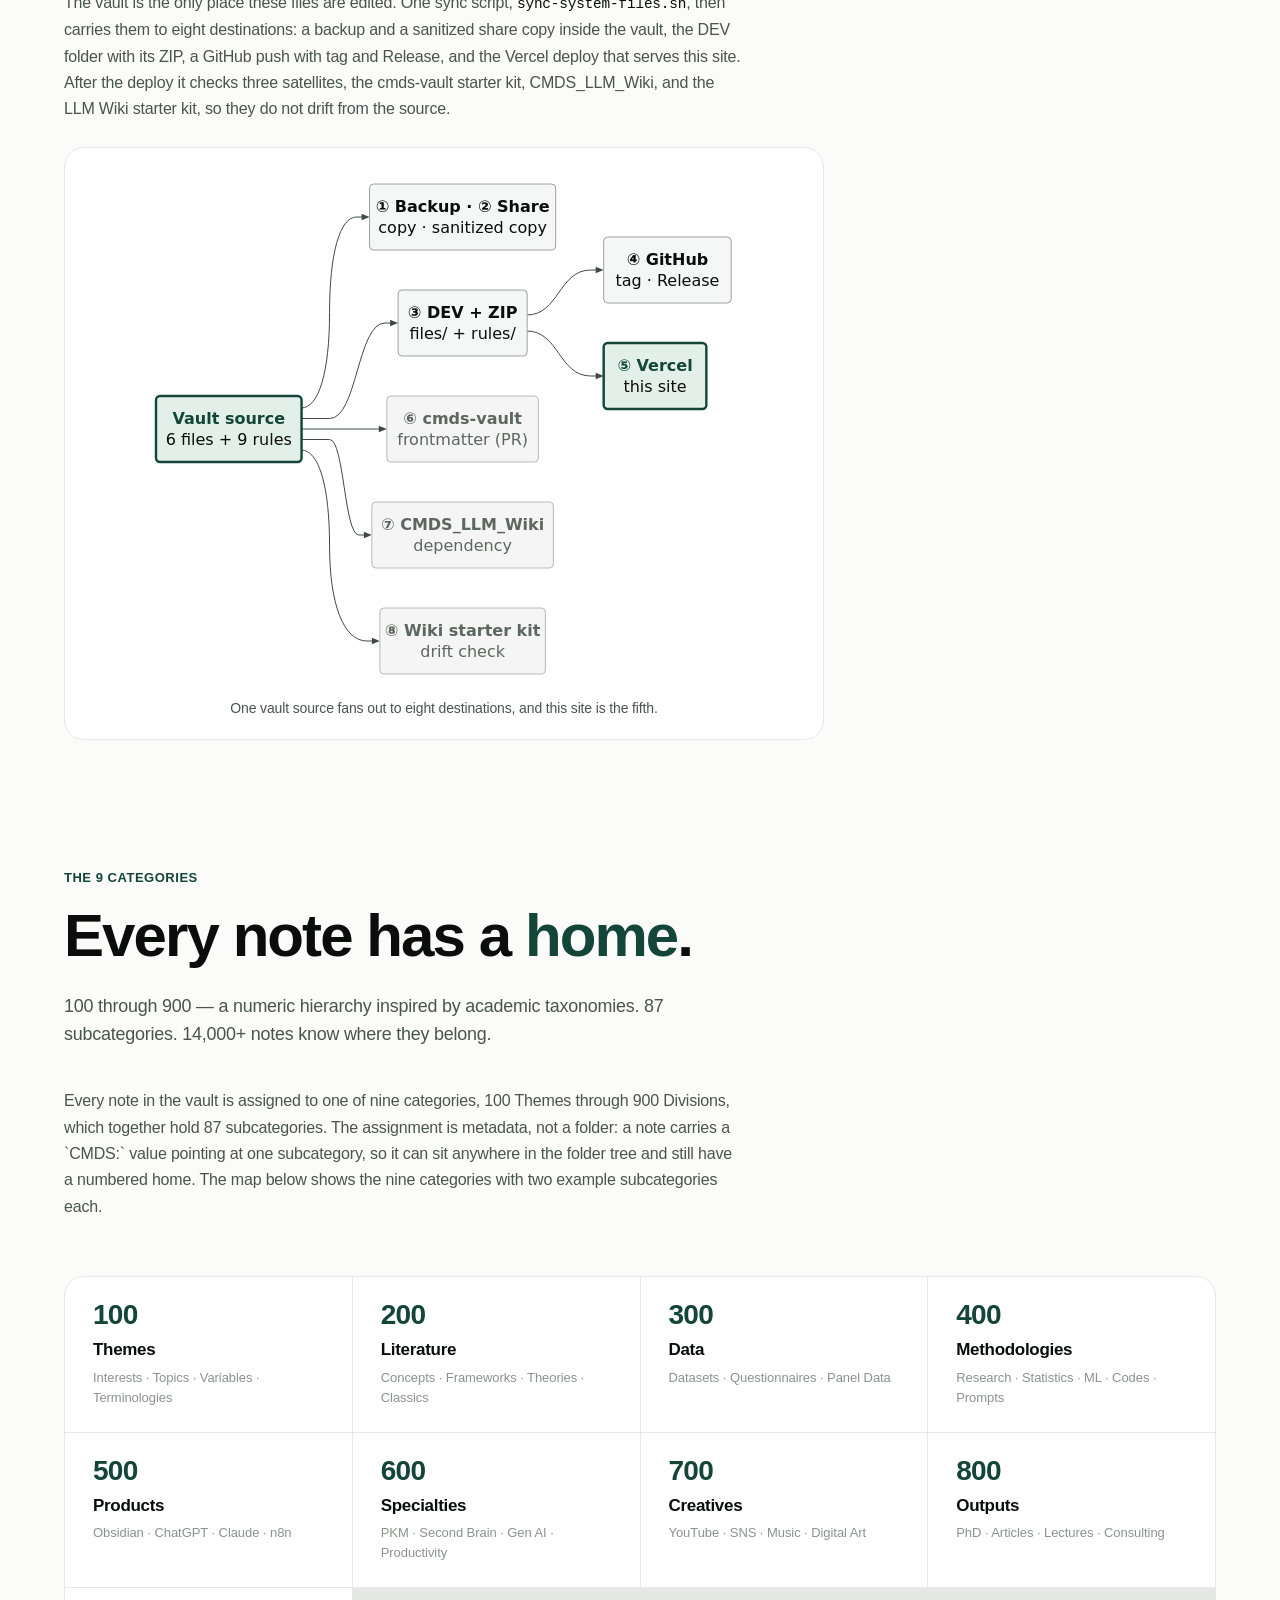
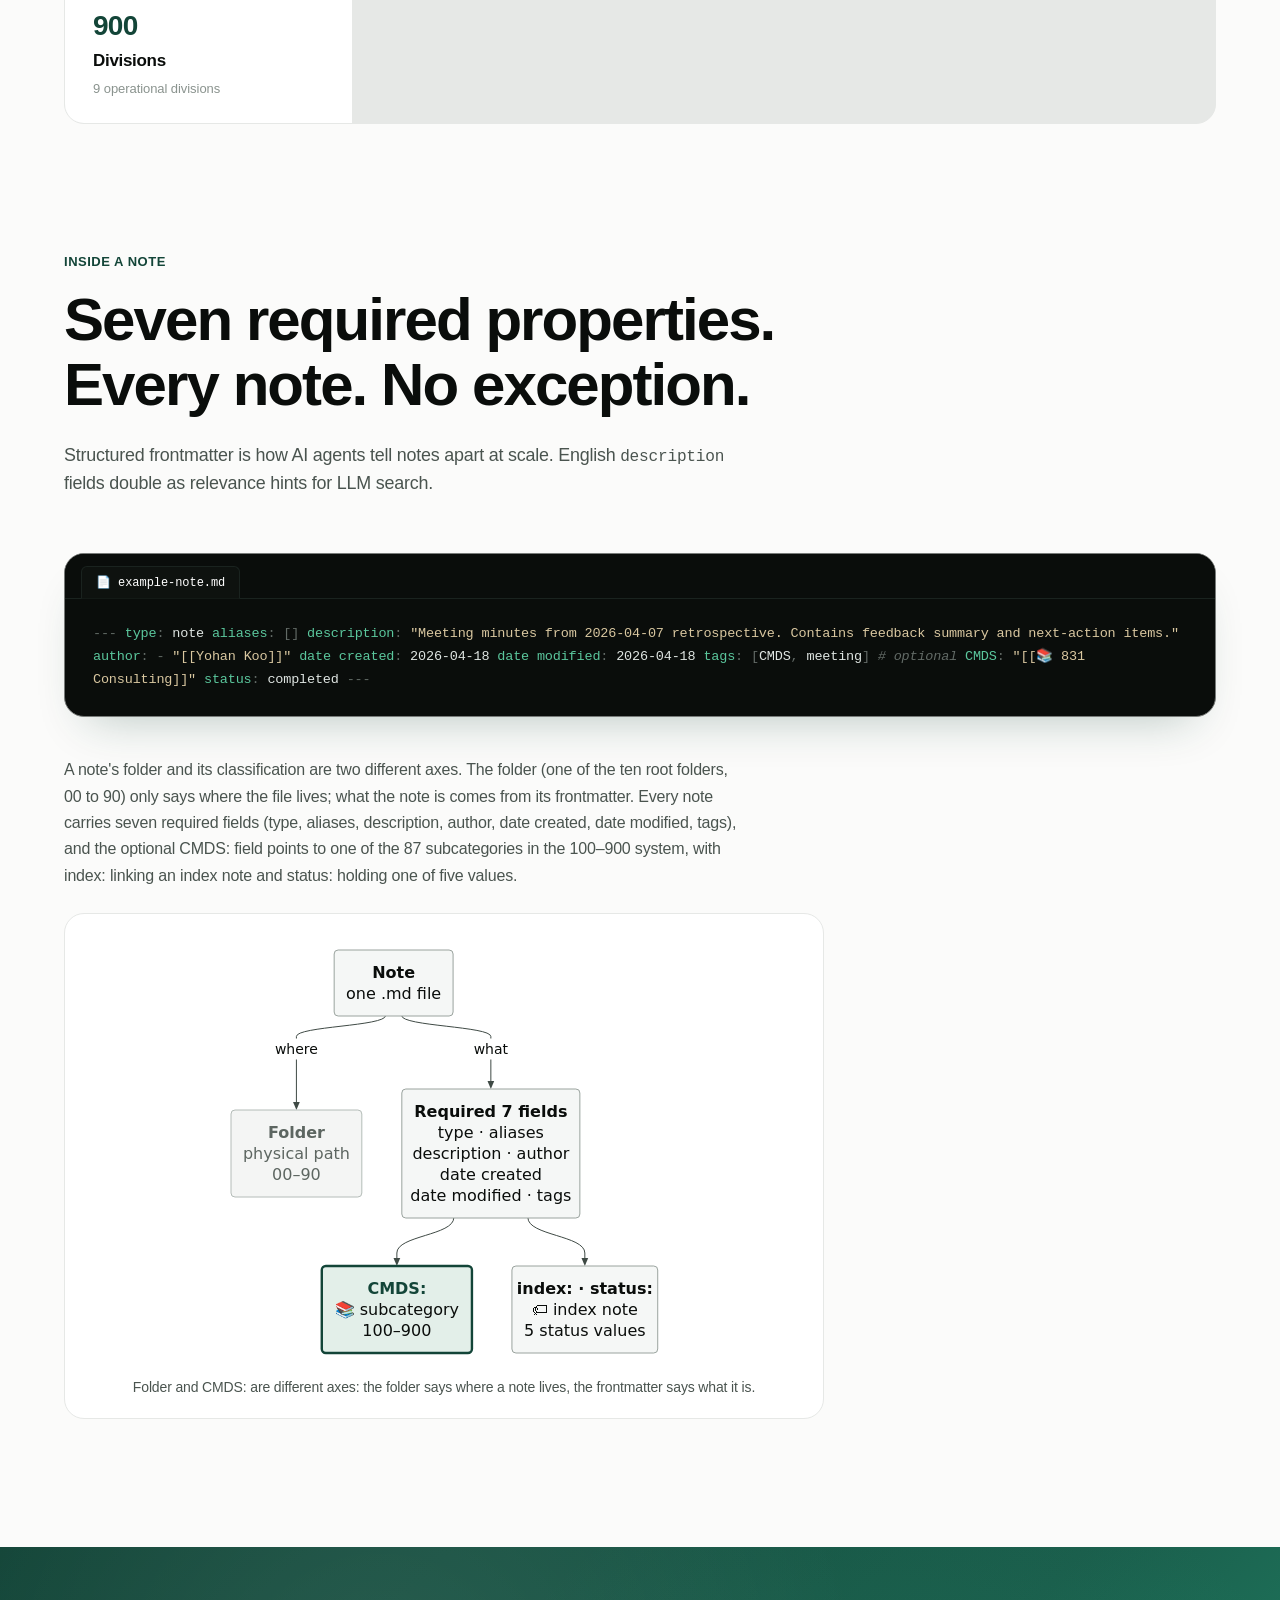
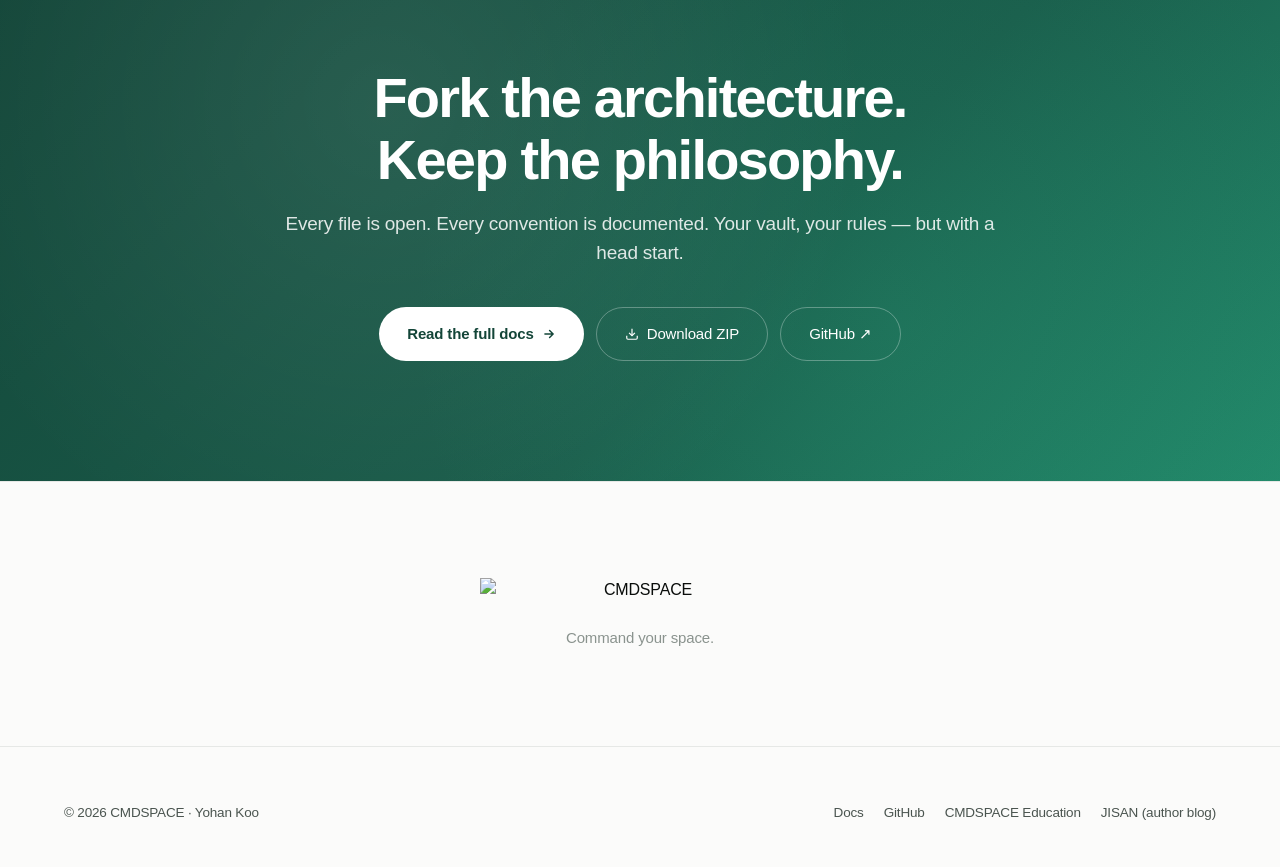
==== commit b030b02b: "site: explain the system with 9 Pele diagrams, Start-here strip and 4 docs guides (v4.16.1 files unc" ====
--- a/index.html
+++ b/index.html
@@ -4,7 +4,7 @@
     <meta charset="UTF-8">
     <meta name="viewport" content="width=device-width, initial-scale=1.0">
     <title>CMDS System Files — Knowledge Architecture for Humans and AI</title>
-    <meta name="description" content="A knowledge architecture for a 10,000-note Obsidian vault. Six system files, nine shared rules, ten slash commands — shared openly with humans and AI agents.">
+    <meta name="description" content="A knowledge architecture for a 10,000-note Obsidian vault. Six system files, nine shared rules, ten CMDS Process commands — explained with diagrams and shared openly with humans and AI agents.">
     <link rel="icon" type="image/png" href="/assets/logos/cmds-logo-round.png">
     <link rel="apple-touch-icon" href="/assets/logos/cmds-logo-round.png">
 
@@ -12,7 +12,7 @@
     <meta property="og:type" content="website">
     <meta property="og:site_name" content="CMDS System Files">
     <meta property="og:title" content="CMDS System Files — Knowledge Architecture for Humans and AI">
-    <meta property="og:description" content="The open specification behind a 10,000-note Obsidian vault. Six system files, nine shared rules, ten slash commands — shared openly.">
+    <meta property="og:description" content="The open specification behind a 10,000-note Obsidian vault. Six system files, nine shared rules, ten CMDS Process commands — shared openly.">
     <meta property="og:url" content="https://system.cmdspace.work">
     <meta property="og:image" content="https://system.cmdspace.work/assets/og/og-landing.png">
     <meta property="og:image:secure_url" content="https://system.cmdspace.work/assets/og/og-landing.png">
@@ -26,11 +26,12 @@
     <!-- Twitter / X -->
     <meta name="twitter:card" content="summary_large_image">
     <meta name="twitter:title" content="CMDS System Files — Knowledge Architecture for Humans and AI">
-    <meta name="twitter:description" content="The open specification behind a 10,000-note Obsidian vault. Six system files, nine shared rules, ten slash commands.">
+    <meta name="twitter:description" content="The open specification behind a 10,000-note Obsidian vault. Six system files, nine shared rules, ten CMDS Process commands.">
     <meta name="twitter:image" content="https://system.cmdspace.work/assets/og/og-landing.png">
     <meta name="twitter:image:alt" content="CMDS System Files — Knowledge architecture for humans and AI">
 
     <link rel="stylesheet" href="https://cdn.jsdelivr.net/gh/orioncactus/pretendard@v1.3.9/dist/web/static/pretendard.min.css" />
+    <link rel="stylesheet" href="/assets/pele/cmds-pele.css">
 
     <style>
         /* ═══════════════ TOKENS — Apple × CMDS Green ═══════════════ */
@@ -854,6 +855,79 @@
         .footer-links { display: flex; gap: 20px; flex-wrap: wrap; }
 
         /* ═══════════════ REVEAL ANIM ═══════════════ */
+        /* ═══════════════ PELE DIAGRAMS — pre-rendered SVG, themed by /assets/pele/cmds-pele.css ═══════════════ */
+        .diagram-card {
+            margin: 44px 0 0;
+            max-width: 760px;
+            padding: 28px 28px 20px;
+            background: var(--bg-elev);
+            border: 1px solid var(--border);
+            border-radius: 20px;
+        }
+        .diagram-card .cmds-pele {
+            --cp-bg: var(--bg-elev);
+            --cp-fg: var(--fg);
+            --cp-muted: var(--fg-muted);
+            --cp-accent: var(--accent);
+            --cp-font: "Pretendard", "SF Pro Text", -apple-system, system-ui, sans-serif;
+            --cp-font-mono: var(--font-mono);
+            display: block;
+            overflow-x: auto;
+            -webkit-overflow-scrolling: touch;
+        }
+        /* shrink to 80% of the natural width (--w), below that scroll inside the card */
+        .diagram-card .cmds-pele svg.pele {
+            display: block;
+            margin: 0 auto;
+            max-width: none !important; /* beats the inline max-width:100% Pele writes on the svg */
+            height: auto;
+            width: max(min(var(--w, 100%), 100%), calc(var(--w, 0px) * 0.8));
+        }
+        .diagram-card .cp-w340 { display: none; }
+        .diagram-card figcaption {
+            margin-top: 16px;
+            font-size: 14px;
+            line-height: 1.5;
+            color: var(--fg-muted);
+            letter-spacing: -0.01em;
+            text-align: center;
+        }
+        .diagram-note {
+            margin-top: 40px;
+            max-width: 680px;
+            font-size: 16px;
+            line-height: 1.65;
+            color: var(--fg-muted);
+            letter-spacing: -0.011em;
+        }
+        .diagram-note + .diagram-card { margin-top: 24px; }
+        .diagram-note strong, .diagram-note code { color: var(--fg); }
+        .diagram-note code { font-family: var(--font-mono); font-size: 0.9em; }
+        .start-here {
+            margin-top: 40px;
+            display: grid;
+            grid-template-columns: repeat(3, 1fr);
+            gap: 16px;
+            max-width: 960px;
+        }
+        .start-step {
+            padding: 20px 22px;
+            background: var(--bg-subtle);
+            border: 1px solid var(--border);
+            border-radius: 14px;
+        }
+        .start-step .step-n { font-family: var(--font-mono); font-size: 12px; color: var(--cmds-green); margin-bottom: 8px; }
+        [data-theme="dark"] .start-step .step-n { color: var(--accent); }
+        .start-step .step-t { font-weight: 600; color: var(--fg); margin-bottom: 6px; letter-spacing: -0.012em; }
+        .start-step .step-t code { font-family: var(--font-mono); font-size: 0.9em; }
+        .start-step .step-d { font-size: 14px; line-height: 1.55; color: var(--fg-muted); }
+        @media (max-width: 720px) { .start-here { grid-template-columns: 1fr; } }
+        @media (max-width: 560px) {
+            .diagram-card { padding: 16px 12px 14px; border-radius: 14px; }
+            .diagram-card .cp-w680 { display: none; }
+            .diagram-card .cp-w340 { display: block; }
+        }
+
         .reveal {
             opacity: 0;
             transform: translateY(20px);
@@ -908,8 +982,8 @@
             <span class="ko-only">사람과 <span class="grad">AI를 위한</span><br>지식 아키텍처.</span>
         </h1>
         <p class="hero-lede">
-            <span class="en-only">The open specification behind a 10,000-note Obsidian vault. Six system files, nine shared rules, ten slash commands — shared openly so you can adapt them to your own second brain.</span>
-            <span class="ko-only">10,000개 노트 규모 Obsidian 볼트를 떠받치는 공개 규격. 여섯 개의 시스템 파일, 아홉 개의 공유 규칙, 열 개의 슬래시 커맨드 — 당신의 세컨드 브레인에도 맞춰 쓸 수 있도록 공개합니다.</span>
+            <span class="en-only">The open specification behind a 10,000-note Obsidian vault. Six system files, nine shared rules, ten CMDS Process commands — shared openly so you can adapt them to your own second brain.</span>
+            <span class="ko-only">10,000개 노트 규모 Obsidian 볼트를 떠받치는 공개 규격. 여섯 개의 시스템 파일, 아홉 개의 공유 규칙, 열 개의 CMDS 프로세스 커맨드 — 당신의 세컨드 브레인에도 맞춰 쓸 수 있도록 공개합니다.</span>
         </p>
         <div class="hero-cta">
             <a class="btn btn-primary" href="/docs/">
@@ -973,6 +1047,24 @@
             <span class="ko-only">각 파일은 분명한 대상 독자를 가집니다. <code>@include</code> 디렉티브로 공유 규칙을 인라인 로드하고, 두 파일이 충돌할 때는 precedence 숫자가 판정합니다.</span>
         </p>
 
+        <p class="diagram-note">
+            <span class="en-only">Nine files make up the system, but no agent reads all nine. Claude Code opens one file, <code>CLAUDE.md</code>, which pulls in the nine shared rules and <code>CMDS.md</code> on every session; <code>DESIGN.md</code>, <code>AGENTS.md</code> and <code>ANTIGRAVITY.md</code> are read only when a task calls for them. The two BRAIN files belong to the Gobi app and never enter a coding agent's context, and CMDS Guide and Head Quarter are reference documents you open when you need standards or navigation.</span>
+            <span class="ko-only">시스템 파일은 아홉 개지만 에이전트가 아홉 개를 다 읽지는 않습니다. Claude Code는 <code>CLAUDE.md</code> 하나를 열고, CLAUDE.md가 매 세션 공유 규칙 9개와 CMDS.md를 불러오며, <code>DESIGN.md</code>·<code>AGENTS.md</code>·ANTIGRAVITY.md는 해당 작업이 생길 때만 읽습니다. BRAIN 두 파일은 Gobi 앱 전용이라 코딩 에이전트의 컨텍스트에 들어오지 않고, CMDS Guide와 Head Quarter는 표준이나 길찾기가 필요할 때 펴 보는 참고 문서입니다.</span>
+        </p>
+        <!-- diagram:arch-load:begin -->
+<figure class="cmds-figure diagram-card" data-diagram="arch-load">
+<div class="diagram-lang en-only" lang="en">
+<div class="cmds-pele cp-w680" data-cp-theme="auto" role="img" aria-label="CLAUDE.md is the entry Claude Code opens. It always includes the 9 shared rules and CMDS.md; DESIGN, AGENTS and ANTIGRAVITY are read on trigger; BRAIN and BRAIN_PROMPT are read only by the Gobi app." style="--w:733px"><svg xmlns="http://www.w3.org/2000/svg" class="pele pele-flowchart" viewBox="0 0 733 486" width="733" height="486" style="max-width:100%;height:auto;--_bg:var(--pele-bg,#fff);--_fg:var(--pele-fg,#1f1f1f);--_m:var(--pele-muted,#6e6e6e);--_l:var(--pele-line,#1f1f1f);--_s:var(--pele-surface,#f3f3f3);--_a:var(--pele-surface-alt,#e6e6e6);--_b:var(--pele-border,#8a8a8a);--_c:var(--pele-accent,#5b7bd5);color:var(--_fg);--_r:var(--pele-radius,4px);--_w:var(--pele-bold-weight,bold);--_fm:var(--pele-font-mono,ui-monospace, 'SF Mono', Menlo, Monaco, Consolas, monospace);font:16px sans-serif;letter-spacing:normal;word-spacing:normal;text-transform:none;direction:ltr;font-family:var(--pele-font,&quot;Pretendard&quot;, &quot;SF Pro Text&quot;, -apple-system, system-ui, sans-serif)" fill="var(--_fg)" role="img" aria-roledescription="flowchart" aria-label="CLAUDE.md is the entry Claude Code opens. It always includes the 9 shared rules and CMDS.md; DESIGN, AGENTS and ANTIGRAVITY are read on trigger; BRAIN and BRAIN_PROMPT are read only by the Gobi app."><g class="pele-clusters"><g class="pele-cluster" data-id="TRIG"><rect x="497.49" y="232" width="215.98" height="246" fill="var(--_a)" fill-opacity="0.5" stroke="var(--_b)" style="rx:var(--_r)"></rect><text class="pele-cluster-label" fill="var(--_m)" x="591.04" y="257.6" text-anchor="middle">On trigger · explicit Read</text></g><g class="pele-cluster" data-id="ALWAYS"><rect x="497.49" y="8" width="226.77" height="204" fill="var(--_a)" fill-opacity="0.5" stroke="var(--_b)" style="rx:var(--_r)"></rect><text class="pele-cluster-label" fill="var(--_m)" x="567.77" y="33.6" text-anchor="middle">Always · @include</text></g></g><g class="pele-edges" fill="none" stroke="var(--_l)" stroke-linecap="round"><g class="pele-edge" data-id="L_CL_ALWAYS_0"><path d="M461.49,224.5C472.99,224.5 472.99,110 484.49,110L490.49,110"></path><path class="pele-marker" d="M497.49,110L489.49,113.36L489.49,106.64Z" fill="var(--_l)" stroke="none"></path></g><g class="pele-edge" data-id="L_CL_TRIG_0"><path d="M461.49,240.5C472.99,240.5 472.99,355 484.49,355L490.49,355"></path><path class="pele-marker" d="M497.49,355L489.49,358.36L489.49,351.64Z" fill="var(--_l)" stroke="none"></path></g></g><g class="pele-nodes"><g class="pele-node pele-shape-rect cmds-aux" data-id="BR" transform="translate(117.86,232.5)"><rect x="-109.86" y="-43.5" width="219.72" height="87" fill="var(--_s)" stroke="var(--_b)" style="rx:var(--_r)"></rect><text class="pele-label" text-anchor="middle" xml:space="preserve"><tspan x="0" y="-15.4" font-weight="var(--_w)">BRAIN.md ·</tspan><tspan x="0" y="5.6" font-weight="var(--_w)">BRAIN_PROMPT.md</tspan><tspan x="0" y="26.6">read only by the Gobi app</tspan></text></g><g class="pele-node pele-shape-rect cmds-key" data-id="CL" transform="translate(362.61,232.5)"><rect x="-98.89" y="-43.5" width="197.77" height="87" fill="var(--_s)" stroke="var(--_b)" style="rx:var(--_r)"></rect><text class="pele-label" text-anchor="middle" xml:space="preserve"><tspan x="0" y="-15.4" font-weight="var(--_w)">CLAUDE.md</tspan><tspan x="0" y="5.6">the entry Claude Code</tspan><tspan x="0" y="26.6">opens</tspan></text></g><g class="pele-node pele-shape-rect" data-id="R" transform="translate(610.88,81)"><rect x="-71.72" y="-33" width="143.44" height="66" fill="var(--_s)" stroke="var(--_b)" style="rx:var(--_r)"></rect><text class="pele-label" text-anchor="middle" xml:space="preserve"><tspan x="0" y="-4.9" font-weight="var(--_w)">9 shared rules</tspan><tspan x="0" y="16.1">.claude/rules/</tspan></text></g><g class="pele-node pele-shape-rect" data-id="CM" transform="translate(610.88,167)"><rect x="-101.39" y="-33" width="202.77" height="66" fill="var(--_s)" stroke="var(--_b)" style="rx:var(--_r)"></rect><text class="pele-label" text-anchor="middle" xml:space="preserve"><tspan x="0" y="-4.9" font-weight="var(--_w)">CMDS.md</tspan><tspan x="0" y="16.1">philosophy and context</tspan></text></g><g class="pele-node pele-shape-rect" data-id="D" transform="translate(605.48,305)"><rect x="-95.2" y="-33" width="190.39" height="66" fill="var(--_s)" stroke="var(--_b)" style="rx:var(--_r)"></rect><text class="pele-label" text-anchor="middle" xml:space="preserve"><tspan x="0" y="-4.9" font-weight="var(--_w)">DESIGN.md</tspan><tspan x="0" y="16.1">before visual artifacts</tspan></text></g><g class="pele-node pele-shape-rect" data-id="AA" transform="translate(605.48,412)"><rect x="-95.99" y="-54" width="191.98" height="108" fill="var(--_s)" stroke="var(--_b)" style="rx:var(--_r)"></rect><text class="pele-label" text-anchor="middle" xml:space="preserve"><tspan x="0" y="-25.9" font-weight="var(--_w)">AGENTS.md ·</tspan><tspan x="0" y="-4.9" font-weight="var(--_w)">ANTIGRAVITY.md</tspan><tspan x="0" y="16.1">with Codex, Cursor or</tspan><tspan x="0" y="37.1">Gemini</tspan></text></g></g></svg></div>
+<div class="cmds-pele cp-w340" data-cp-theme="auto" role="img" aria-label="CLAUDE.md is the entry Claude Code opens. It always includes the 9 shared rules and CMDS.md; DESIGN, AGENTS and ANTIGRAVITY are read on trigger; BRAIN and BRAIN_PROMPT are read only by the Gobi app." style="--w:733px"><svg xmlns="http://www.w3.org/2000/svg" class="pele pele-flowchart" viewBox="0 0 733 486" width="733" height="486" style="max-width:100%;height:auto;--_bg:var(--pele-bg,#fff);--_fg:var(--pele-fg,#1f1f1f);--_m:var(--pele-muted,#6e6e6e);--_l:var(--pele-line,#1f1f1f);--_s:var(--pele-surface,#f3f3f3);--_a:var(--pele-surface-alt,#e6e6e6);--_b:var(--pele-border,#8a8a8a);--_c:var(--pele-accent,#5b7bd5);color:var(--_fg);--_r:var(--pele-radius,4px);--_w:var(--pele-bold-weight,bold);--_fm:var(--pele-font-mono,ui-monospace, 'SF Mono', Menlo, Monaco, Consolas, monospace);font:16px sans-serif;letter-spacing:normal;word-spacing:normal;text-transform:none;direction:ltr;font-family:var(--pele-font,&quot;Pretendard&quot;, &quot;SF Pro Text&quot;, -apple-system, system-ui, sans-serif)" fill="var(--_fg)" role="img" aria-roledescription="flowchart" aria-label="CLAUDE.md is the entry Claude Code opens. It always includes the 9 shared rules and CMDS.md; DESIGN, AGENTS and ANTIGRAVITY are read on trigger; BRAIN and BRAIN_PROMPT are read only by the Gobi app."><g class="pele-clusters"><g class="pele-cluster" data-id="TRIG"><rect x="497.49" y="232" width="215.98" height="246" fill="var(--_a)" fill-opacity="0.5" stroke="var(--_b)" style="rx:var(--_r)"></rect><text class="pele-cluster-label" fill="var(--_m)" x="591.04" y="257.6" text-anchor="middle">On trigger · explicit Read</text></g><g class="pele-cluster" data-id="ALWAYS"><rect x="497.49" y="8" width="226.77" height="204" fill="var(--_a)" fill-opacity="0.5" stroke="var(--_b)" style="rx:var(--_r)"></rect><text class="pele-cluster-label" fill="var(--_m)" x="567.77" y="33.6" text-anchor="middle">Always · @include</text></g></g><g class="pele-edges" fill="none" stroke="var(--_l)" stroke-linecap="round"><g class="pele-edge" data-id="L_CL_ALWAYS_0"><path d="M461.49,224.5C472.99,224.5 472.99,110 484.49,110L490.49,110"></path><path class="pele-marker" d="M497.49,110L489.49,113.36L489.49,106.64Z" fill="var(--_l)" stroke="none"></path></g><g class="pele-edge" data-id="L_CL_TRIG_0"><path d="M461.49,240.5C472.99,240.5 472.99,355 484.49,355L490.49,355"></path><path class="pele-marker" d="M497.49,355L489.49,358.36L489.49,351.64Z" fill="var(--_l)" stroke="none"></path></g></g><g class="pele-nodes"><g class="pele-node pele-shape-rect cmds-aux" data-id="BR" transform="translate(117.86,232.5)"><rect x="-109.86" y="-43.5" width="219.72" height="87" fill="var(--_s)" stroke="var(--_b)" style="rx:var(--_r)"></rect><text class="pele-label" text-anchor="middle" xml:space="preserve"><tspan x="0" y="-15.4" font-weight="var(--_w)">BRAIN.md ·</tspan><tspan x="0" y="5.6" font-weight="var(--_w)">BRAIN_PROMPT.md</tspan><tspan x="0" y="26.6">read only by the Gobi app</tspan></text></g><g class="pele-node pele-shape-rect cmds-key" data-id="CL" transform="translate(362.61,232.5)"><rect x="-98.89" y="-43.5" width="197.77" height="87" fill="var(--_s)" stroke="var(--_b)" style="rx:var(--_r)"></rect><text class="pele-label" text-anchor="middle" xml:space="preserve"><tspan x="0" y="-15.4" font-weight="var(--_w)">CLAUDE.md</tspan><tspan x="0" y="5.6">the entry Claude Code</tspan><tspan x="0" y="26.6">opens</tspan></text></g><g class="pele-node pele-shape-rect" data-id="R" transform="translate(610.88,81)"><rect x="-71.72" y="-33" width="143.44" height="66" fill="var(--_s)" stroke="var(--_b)" style="rx:var(--_r)"></rect><text class="pele-label" text-anchor="middle" xml:space="preserve"><tspan x="0" y="-4.9" font-weight="var(--_w)">9 shared rules</tspan><tspan x="0" y="16.1">.claude/rules/</tspan></text></g><g class="pele-node pele-shape-rect" data-id="CM" transform="translate(610.88,167)"><rect x="-101.39" y="-33" width="202.77" height="66" fill="var(--_s)" stroke="var(--_b)" style="rx:var(--_r)"></rect><text class="pele-label" text-anchor="middle" xml:space="preserve"><tspan x="0" y="-4.9" font-weight="var(--_w)">CMDS.md</tspan><tspan x="0" y="16.1">philosophy and context</tspan></text></g><g class="pele-node pele-shape-rect" data-id="D" transform="translate(605.48,305)"><rect x="-95.2" y="-33" width="190.39" height="66" fill="var(--_s)" stroke="var(--_b)" style="rx:var(--_r)"></rect><text class="pele-label" text-anchor="middle" xml:space="preserve"><tspan x="0" y="-4.9" font-weight="var(--_w)">DESIGN.md</tspan><tspan x="0" y="16.1">before visual artifacts</tspan></text></g><g class="pele-node pele-shape-rect" data-id="AA" transform="translate(605.48,412)"><rect x="-95.99" y="-54" width="191.98" height="108" fill="var(--_s)" stroke="var(--_b)" style="rx:var(--_r)"></rect><text class="pele-label" text-anchor="middle" xml:space="preserve"><tspan x="0" y="-25.9" font-weight="var(--_w)">AGENTS.md ·</tspan><tspan x="0" y="-4.9" font-weight="var(--_w)">ANTIGRAVITY.md</tspan><tspan x="0" y="16.1">with Codex, Cursor or</tspan><tspan x="0" y="37.1">Gemini</tspan></text></g></g></svg></div>
+</div>
+<div class="diagram-lang ko-only" lang="ko">
+<div class="cmds-pele cp-w680" data-cp-theme="auto" role="img" aria-label="CLAUDE.md는 Claude Code가 여는 입구다. 규칙 9개와 CMDS.md는 항상 포함되고, DESIGN·AGENTS·ANTIGRAVITY는 트리거 때 읽으며, BRAIN과 BRAIN_PROMPT는 Gobi 앱만 읽는다." style="--w:737px"><svg xmlns="http://www.w3.org/2000/svg" class="pele pele-flowchart" viewBox="0 0 737 486" width="737" height="486" style="max-width:100%;height:auto;--_bg:var(--pele-bg,#fff);--_fg:var(--pele-fg,#1f1f1f);--_m:var(--pele-muted,#6e6e6e);--_l:var(--pele-line,#1f1f1f);--_s:var(--pele-surface,#f3f3f3);--_a:var(--pele-surface-alt,#e6e6e6);--_b:var(--pele-border,#8a8a8a);--_c:var(--pele-accent,#5b7bd5);color:var(--_fg);--_r:var(--pele-radius,4px);--_w:var(--pele-bold-weight,bold);--_fm:var(--pele-font-mono,ui-monospace, 'SF Mono', Menlo, Monaco, Consolas, monospace);font:16px sans-serif;letter-spacing:normal;word-spacing:normal;text-transform:none;direction:ltr;font-family:var(--pele-font,&quot;Pretendard&quot;, &quot;SF Pro Text&quot;, -apple-system, system-ui, sans-serif)" fill="var(--_fg)" role="img" aria-roledescription="flowchart" aria-label="CLAUDE.md는 Claude Code가 여는 입구다. 규칙 9개와 CMDS.md는 항상 포함되고, DESIGN·AGENTS·ANTIGRAVITY는 트리거 때 읽으며, BRAIN과 BRAIN_PROMPT는 Gobi 앱만 읽는다."><g class="pele-clusters"><g class="pele-cluster" data-id="TRIG"><rect x="471.47" y="232" width="256.67" height="246" fill="var(--_a)" fill-opacity="0.5" stroke="var(--_b)" style="rx:var(--_r)"></rect><text class="pele-cluster-label" fill="var(--_m)" x="554.18" y="257.6" text-anchor="middle">트리거 때 · 명시적 Read</text></g><g class="pele-cluster" data-id="ALWAYS"><rect x="471.47" y="8" width="178.66" height="204" fill="var(--_a)" fill-opacity="0.5" stroke="var(--_b)" style="rx:var(--_r)"></rect><text class="pele-cluster-label" fill="var(--_m)" x="530.13" y="33.6" text-anchor="middle">항상 · @include</text></g></g><g class="pele-edges" fill="none" stroke="var(--_l)" stroke-linecap="round"><g class="pele-edge" data-id="L_CL_ALWAYS_0"><path d="M435.47,224.5C446.97,224.5 446.97,110 458.47,110L464.47,110"></path><path class="pele-marker" d="M471.47,110L463.47,113.36L463.47,106.64Z" fill="var(--_l)" stroke="none"></path></g><g class="pele-edge" data-id="L_CL_TRIG_0"><path d="M435.47,240.5C446.97,240.5 446.97,355 458.47,355L464.47,355"></path><path class="pele-marker" d="M471.47,355L463.47,358.36L463.47,351.64Z" fill="var(--_l)" stroke="none"></path></g></g><g class="pele-nodes"><g class="pele-node pele-shape-rect cmds-aux" data-id="BR" transform="translate(100.77,232.5)"><rect x="-92.77" y="-43.5" width="185.53" height="87" fill="var(--_s)" stroke="var(--_b)" style="rx:var(--_r)"></rect><text class="pele-label" text-anchor="middle" xml:space="preserve"><tspan x="0" y="-15.4" font-weight="var(--_w)">BRAIN.md ·</tspan><tspan x="0" y="5.6" font-weight="var(--_w)">BRAIN_PROMPT.md</tspan><tspan x="0" y="26.6">Gobi 앱만 읽음</tspan></text></g><g class="pele-node pele-shape-rect cmds-key" data-id="CL" transform="translate(332.5,232.5)"><rect x="-102.97" y="-33" width="205.94" height="66" fill="var(--_s)" stroke="var(--_b)" style="rx:var(--_r)"></rect><text class="pele-label" text-anchor="middle" xml:space="preserve"><tspan x="0" y="-4.9" font-weight="var(--_w)">CLAUDE.md</tspan><tspan x="0" y="16.1">Claude Code가 여는 입구</tspan></text></g><g class="pele-node pele-shape-rect" data-id="R" transform="translate(560.8,81)"><rect x="-66.55" y="-33" width="133.11" height="66" fill="var(--_s)" stroke="var(--_b)" style="rx:var(--_r)"></rect><text class="pele-label" text-anchor="middle" xml:space="preserve"><tspan x="0" y="-4.9" font-weight="var(--_w)">공유 규칙 9개</tspan><tspan x="0" y="16.1">.claude/rules/</tspan></text></g><g class="pele-node pele-shape-rect" data-id="CM" transform="translate(560.8,167)"><rect x="-77.33" y="-33" width="154.66" height="66" fill="var(--_s)" stroke="var(--_b)" style="rx:var(--_r)"></rect><text class="pele-label" text-anchor="middle" xml:space="preserve"><tspan x="0" y="-4.9" font-weight="var(--_w)">CMDS.md</tspan><tspan x="0" y="16.1">철학과 사용자 맥락</tspan></text></g><g class="pele-node pele-shape-rect" data-id="D" transform="translate(599.8,305)"><rect x="-93.16" y="-33" width="186.33" height="66" fill="var(--_s)" stroke="var(--_b)" style="rx:var(--_r)"></rect><text class="pele-label" text-anchor="middle" xml:space="preserve"><tspan x="0" y="-4.9" font-weight="var(--_w)">DESIGN.md</tspan><tspan x="0" y="16.1">시각 산출물을 만들기 전</tspan></text></g><g class="pele-node pele-shape-rect" data-id="AA" transform="translate(599.8,412)"><rect x="-116.34" y="-54" width="232.67" height="108" fill="var(--_s)" stroke="var(--_b)" style="rx:var(--_r)"></rect><text class="pele-label" text-anchor="middle" xml:space="preserve"><tspan x="0" y="-25.9" font-weight="var(--_w)">AGENTS.md ·</tspan><tspan x="0" y="-4.9" font-weight="var(--_w)">ANTIGRAVITY.md</tspan><tspan x="0" y="16.1">Codex·Cursor·Gemini와 함께</tspan><tspan x="0" y="37.1">쓸 때</tspan></text></g></g></svg></div>
+<div class="cmds-pele cp-w340" data-cp-theme="auto" role="img" aria-label="CLAUDE.md는 Claude Code가 여는 입구다. 규칙 9개와 CMDS.md는 항상 포함되고, DESIGN·AGENTS·ANTIGRAVITY는 트리거 때 읽으며, BRAIN과 BRAIN_PROMPT는 Gobi 앱만 읽는다." style="--w:737px"><svg xmlns="http://www.w3.org/2000/svg" class="pele pele-flowchart" viewBox="0 0 737 486" width="737" height="486" style="max-width:100%;height:auto;--_bg:var(--pele-bg,#fff);--_fg:var(--pele-fg,#1f1f1f);--_m:var(--pele-muted,#6e6e6e);--_l:var(--pele-line,#1f1f1f);--_s:var(--pele-surface,#f3f3f3);--_a:var(--pele-surface-alt,#e6e6e6);--_b:var(--pele-border,#8a8a8a);--_c:var(--pele-accent,#5b7bd5);color:var(--_fg);--_r:var(--pele-radius,4px);--_w:var(--pele-bold-weight,bold);--_fm:var(--pele-font-mono,ui-monospace, 'SF Mono', Menlo, Monaco, Consolas, monospace);font:16px sans-serif;letter-spacing:normal;word-spacing:normal;text-transform:none;direction:ltr;font-family:var(--pele-font,&quot;Pretendard&quot;, &quot;SF Pro Text&quot;, -apple-system, system-ui, sans-serif)" fill="var(--_fg)" role="img" aria-roledescription="flowchart" aria-label="CLAUDE.md는 Claude Code가 여는 입구다. 규칙 9개와 CMDS.md는 항상 포함되고, DESIGN·AGENTS·ANTIGRAVITY는 트리거 때 읽으며, BRAIN과 BRAIN_PROMPT는 Gobi 앱만 읽는다."><g class="pele-clusters"><g class="pele-cluster" data-id="TRIG"><rect x="471.47" y="232" width="256.67" height="246" fill="var(--_a)" fill-opacity="0.5" stroke="var(--_b)" style="rx:var(--_r)"></rect><text class="pele-cluster-label" fill="var(--_m)" x="554.18" y="257.6" text-anchor="middle">트리거 때 · 명시적 Read</text></g><g class="pele-cluster" data-id="ALWAYS"><rect x="471.47" y="8" width="178.66" height="204" fill="var(--_a)" fill-opacity="0.5" stroke="var(--_b)" style="rx:var(--_r)"></rect><text class="pele-cluster-label" fill="var(--_m)" x="530.13" y="33.6" text-anchor="middle">항상 · @include</text></g></g><g class="pele-edges" fill="none" stroke="var(--_l)" stroke-linecap="round"><g class="pele-edge" data-id="L_CL_ALWAYS_0"><path d="M435.47,224.5C446.97,224.5 446.97,110 458.47,110L464.47,110"></path><path class="pele-marker" d="M471.47,110L463.47,113.36L463.47,106.64Z" fill="var(--_l)" stroke="none"></path></g><g class="pele-edge" data-id="L_CL_TRIG_0"><path d="M435.47,240.5C446.97,240.5 446.97,355 458.47,355L464.47,355"></path><path class="pele-marker" d="M471.47,355L463.47,358.36L463.47,351.64Z" fill="var(--_l)" stroke="none"></path></g></g><g class="pele-nodes"><g class="pele-node pele-shape-rect cmds-aux" data-id="BR" transform="translate(100.77,232.5)"><rect x="-92.77" y="-43.5" width="185.53" height="87" fill="var(--_s)" stroke="var(--_b)" style="rx:var(--_r)"></rect><text class="pele-label" text-anchor="middle" xml:space="preserve"><tspan x="0" y="-15.4" font-weight="var(--_w)">BRAIN.md ·</tspan><tspan x="0" y="5.6" font-weight="var(--_w)">BRAIN_PROMPT.md</tspan><tspan x="0" y="26.6">Gobi 앱만 읽음</tspan></text></g><g class="pele-node pele-shape-rect cmds-key" data-id="CL" transform="translate(332.5,232.5)"><rect x="-102.97" y="-33" width="205.94" height="66" fill="var(--_s)" stroke="var(--_b)" style="rx:var(--_r)"></rect><text class="pele-label" text-anchor="middle" xml:space="preserve"><tspan x="0" y="-4.9" font-weight="var(--_w)">CLAUDE.md</tspan><tspan x="0" y="16.1">Claude Code가 여는 입구</tspan></text></g><g class="pele-node pele-shape-rect" data-id="R" transform="translate(560.8,81)"><rect x="-66.55" y="-33" width="133.11" height="66" fill="var(--_s)" stroke="var(--_b)" style="rx:var(--_r)"></rect><text class="pele-label" text-anchor="middle" xml:space="preserve"><tspan x="0" y="-4.9" font-weight="var(--_w)">공유 규칙 9개</tspan><tspan x="0" y="16.1">.claude/rules/</tspan></text></g><g class="pele-node pele-shape-rect" data-id="CM" transform="translate(560.8,167)"><rect x="-77.33" y="-33" width="154.66" height="66" fill="var(--_s)" stroke="var(--_b)" style="rx:var(--_r)"></rect><text class="pele-label" text-anchor="middle" xml:space="preserve"><tspan x="0" y="-4.9" font-weight="var(--_w)">CMDS.md</tspan><tspan x="0" y="16.1">철학과 사용자 맥락</tspan></text></g><g class="pele-node pele-shape-rect" data-id="D" transform="translate(599.8,305)"><rect x="-93.16" y="-33" width="186.33" height="66" fill="var(--_s)" stroke="var(--_b)" style="rx:var(--_r)"></rect><text class="pele-label" text-anchor="middle" xml:space="preserve"><tspan x="0" y="-4.9" font-weight="var(--_w)">DESIGN.md</tspan><tspan x="0" y="16.1">시각 산출물을 만들기 전</tspan></text></g><g class="pele-node pele-shape-rect" data-id="AA" transform="translate(599.8,412)"><rect x="-116.34" y="-54" width="232.67" height="108" fill="var(--_s)" stroke="var(--_b)" style="rx:var(--_r)"></rect><text class="pele-label" text-anchor="middle" xml:space="preserve"><tspan x="0" y="-25.9" font-weight="var(--_w)">AGENTS.md ·</tspan><tspan x="0" y="-4.9" font-weight="var(--_w)">ANTIGRAVITY.md</tspan><tspan x="0" y="16.1">Codex·Cursor·Gemini와 함께</tspan><tspan x="0" y="37.1">쓸 때</tspan></text></g></g></svg></div>
+</div>
+<figcaption><span class="en-only">CLAUDE.md is the single entry: the 9 rules and CMDS.md load every session, DESIGN, AGENTS and ANTIGRAVITY are read on trigger, and the two BRAIN files are read only by the Gobi app.</span><span class="ko-only">CLAUDE.md 하나가 입구입니다. 규칙 9개와 CMDS.md는 매 세션 자동으로 들어오고, DESIGN·AGENTS·ANTIGRAVITY는 트리거 때 읽으며, BRAIN 두 파일은 Gobi 앱만 읽습니다.</span></figcaption>
+</figure>
+<!-- diagram:arch-load:end -->
+
         <div class="files-stack">
             <div class="file-row">
                 <div class="file-precedence">1</div>
@@ -1033,6 +1125,30 @@
             <span class="en-only">Precedence 3 (ANTIGRAVITY · Gemini), 7–8 (BRAIN · BRAIN_PROMPT · Gobi) are 3 private files, not distributed.</span>
             <span class="ko-only">Precedence 3 (ANTIGRAVITY · Gemini), 7–8 (BRAIN · BRAIN_PROMPT · Gobi) 은 비공개 3개 파일로, 배포 대상이 아닙니다.</span>
         </p>
+        <div class="block-eyebrow" style="margin-top: 56px;">
+            <span class="en-only">Start here</span>
+            <span class="ko-only">처음 읽는 순서</span>
+        </div>
+        <div class="start-here" style="margin-top: 0;">
+            <div class="start-step">
+                <div class="step-n">01</div>
+                <div class="step-t"><span class="en-only">Read <code>CMDS.md</code> first</span><span class="ko-only"><code>CMDS.md</code> 부터</span></div>
+                <div class="step-d en-only">What the system is, whom it serves, and how the nine categories relate.</div>
+                <div class="step-d ko-only">이 시스템이 무엇이고 누구를 위한 것인지, 아홉 카테고리가 어떻게 이어지는지.</div>
+            </div>
+            <div class="start-step">
+                <div class="step-n">02</div>
+                <div class="step-t"><span class="en-only">Then your agent's file</span><span class="ko-only">다음은 에이전트의 파일</span></div>
+                <div class="step-d en-only"><code>CLAUDE.md</code> for Claude Code, <code>AGENTS.md</code> for Codex, Cursor or Windsurf, and the nine rules they point to.</div>
+                <div class="step-d ko-only">Claude Code 는 <code>CLAUDE.md</code>, Codex·Cursor·Windsurf 는 <code>AGENTS.md</code>, 그리고 거기서 가리키는 규칙 아홉 개.</div>
+            </div>
+            <div class="start-step">
+                <div class="step-n">03</div>
+                <div class="step-t"><span class="en-only">The rest, when a task needs it</span><span class="ko-only">나머지는 필요할 때</span></div>
+                <div class="step-d en-only">CMDS Guide for standards, Head Quarter for navigation, <code>DESIGN.md</code> before any visual artifact.</div>
+                <div class="step-d ko-only">표준은 CMDS Guide, 길찾기는 Head Quarter, 시각 산출물 전에는 <code>DESIGN.md</code>.</div>
+            </div>
+        </div>
     </div>
 </section>
 
@@ -1051,6 +1167,24 @@
             <span class="en-only">Every note travels the same path — captured, integrated, developed, shared. Each stage has a matching slash command that encodes the workflow.</span>
             <span class="ko-only">모든 노트는 같은 길을 지나갑니다 — 포착, 통합, 발전, 공유. 각 단계는 해당 워크플로를 인코딩한 슬래시 커맨드를 갖습니다.</span>
         </p>
+
+        <p class="diagram-note">
+            <span class="en-only">Every note in the vault moves through the same four stages. Connect captures and links it (<code>/connect</code>, 100 Themes), Merge turns several sources into one synthesized note (<code>/merge</code>, 200 Literature), Develop applies methods and tools (<code>/develop</code>, 300–600), and Share produces outputs (<code>/share</code>, 700–800). Cross-cutting commands such as <code>/inbox</code>, <code>/lint</code>, <code>/query</code> and <code>/status</code> work at any stage.</span>
+            <span class="ko-only">볼트의 모든 노트는 같은 네 단계를 지납니다. Connect는 노트를 수집하고 연결하며(<code>/connect</code>, 100 Themes), Merge는 여러 출처를 하나의 통합 노트로 만들고(<code>/merge</code>, 200 Literature), Develop은 방법과 도구를 적용하며(<code>/develop</code>, 300–600), Share는 산출물을 만듭니다(<code>/share</code>, 700–800). <code>/inbox</code>, <code>/lint</code>, <code>/query</code>, <code>/status</code> 같은 가로 커맨드는 어느 단계에서나 쓸 수 있습니다.</span>
+        </p>
+        <!-- diagram:process-flow:begin -->
+<figure class="cmds-figure diagram-card" data-diagram="process-flow">
+<div class="diagram-lang en-only" lang="en">
+<div class="cmds-pele cp-w680" data-cp-theme="auto" role="img" aria-label="A note enters the CMDS Process and passes four stages in order, Connect, Merge, Develop and Share; each stage shows its command and category range. Cross-cutting commands reach any stage." style="--w:459px"><svg xmlns="http://www.w3.org/2000/svg" class="pele pele-flowchart" viewBox="0 0 459 548" width="459" height="548" style="max-width:100%;height:auto;--_bg:var(--pele-bg,#fff);--_fg:var(--pele-fg,#1f1f1f);--_m:var(--pele-muted,#6e6e6e);--_l:var(--pele-line,#1f1f1f);--_s:var(--pele-surface,#f3f3f3);--_a:var(--pele-surface-alt,#e6e6e6);--_b:var(--pele-border,#8a8a8a);--_c:var(--pele-accent,#5b7bd5);color:var(--_fg);--_r:var(--pele-radius,4px);--_w:var(--pele-bold-weight,bold);--_fm:var(--pele-font-mono,ui-monospace, 'SF Mono', Menlo, Monaco, Consolas, monospace);font:16px sans-serif;letter-spacing:normal;word-spacing:normal;text-transform:none;direction:ltr;font-family:var(--pele-font,&quot;Pretendard&quot;, &quot;SF Pro Text&quot;, -apple-system, system-ui, sans-serif)" fill="var(--_fg)" role="img" aria-roledescription="flowchart" aria-label="A note enters the CMDS Process and passes four stages in order, Connect, Merge, Develop and Share; each stage shows its command and category range. Cross-cutting commands reach any stage."><g class="pele-clusters"><g class="pele-cluster" data-id="P"><rect x="273.2" y="8" width="177.27" height="532" fill="var(--_a)" fill-opacity="0.5" stroke="var(--_b)" style="rx:var(--_r)"></rect></g></g><g class="pele-edges" fill="none" stroke="var(--_l)" stroke-linecap="round"><g class="pele-edge" data-id="L_N_P_0"><path d="M152.22,215.75L266.2,215.75"></path><path class="pele-marker" d="M273.2,215.75L265.2,219.11L265.2,212.39Z" fill="var(--_l)" stroke="none"></path></g><g class="pele-edge" data-id="L_X_P_0"><path d="M152.22,332.25L266.2,332.25" stroke-dasharray="3 4"></path><path class="pele-marker" d="M273.2,332.25L265.2,335.61L265.2,328.89Z" fill="var(--_l)" stroke="none"></path></g><g class="pele-edge" data-id="L_C_M_0" data-from="C" data-to="M"><path d="M361.83,115L361.83,156"></path><path class="pele-marker" d="M361.83,163L358.47,155L365.19,155Z" fill="var(--_l)" stroke="none"></path></g><g class="pele-edge" data-id="L_M_D_0" data-from="M" data-to="D"><path d="M361.83,250L361.83,291"></path><path class="pele-marker" d="M361.83,298L358.47,290L365.19,290Z" fill="var(--_l)" stroke="none"></path></g><g class="pele-edge" data-id="L_D_S_0" data-from="D" data-to="S"><path d="M361.83,385L361.83,426"></path><path class="pele-marker" d="M361.83,433L358.47,425L365.19,425Z" fill="var(--_l)" stroke="none"></path></g></g><g class="pele-edge-labels" font-size="14"><g class="pele-edge-label" data-id="L_N_P_0"><rect x="181.26" y="205.25" width="55.9" height="21" rx="3" fill="var(--_bg)"></rect><text x="209.21" y="220.65" text-anchor="middle">capture</text></g><g class="pele-edge-label" data-id="L_X_P_0"><rect x="174.72" y="321.75" width="68.98" height="21" rx="3" fill="var(--_bg)"></rect><text x="209.21" y="337.15" text-anchor="middle">any stage</text></g></g><g class="pele-nodes"><g class="pele-node pele-shape-rect" data-id="N" transform="translate(81.34,215.75)"><rect x="-70.88" y="-33" width="141.76" height="66" fill="var(--_s)" stroke="var(--_b)" style="rx:var(--_r)"></rect><text class="pele-label" text-anchor="middle" xml:space="preserve"><tspan x="0" y="-4.9" font-weight="var(--_w)">Note</tspan><tspan x="0" y="16.1">idea, clip, draft</tspan></text></g><g class="pele-node pele-shape-rect cmds-aux" data-id="X" transform="translate(80.11,332.25)"><rect x="-72.11" y="-43.5" width="144.22" height="87" fill="var(--_s)" stroke="var(--_b)" style="rx:var(--_r)"></rect><text class="pele-label" text-anchor="middle" xml:space="preserve"><tspan x="0" y="-15.4" font-weight="var(--_w)">Cross-cutting</tspan><tspan x="0" y="5.6">/inbox · /lint</tspan><tspan x="0" y="26.6">/query · /status</tspan></text></g><g class="pele-node pele-shape-rect" data-id="C" transform="translate(361.83,71.5)"><rect x="-61.92" y="-43.5" width="123.84" height="87" fill="var(--_s)" stroke="var(--_b)" style="rx:var(--_r)"></rect><text class="pele-label" text-anchor="middle" xml:space="preserve"><tspan x="0" y="-15.4" font-weight="var(--_w)">Connect</tspan><tspan x="0" y="5.6">/connect</tspan><tspan x="0" y="26.6">100 Themes</tspan></text></g><g class="pele-node pele-shape-rect" data-id="M" transform="translate(361.83,206.5)"><rect x="-68.64" y="-43.5" width="137.27" height="87" fill="var(--_s)" stroke="var(--_b)" style="rx:var(--_r)"></rect><text class="pele-label" text-anchor="middle" xml:space="preserve"><tspan x="0" y="-15.4" font-weight="var(--_w)">Merge</tspan><tspan x="0" y="5.6">/merge</tspan><tspan x="0" y="26.6">200 Literature</tspan></text></g><g class="pele-node pele-shape-rect" data-id="D" transform="translate(361.83,341.5)"><rect x="-50.67" y="-43.5" width="101.34" height="87" fill="var(--_s)" stroke="var(--_b)" style="rx:var(--_r)"></rect><text class="pele-label" text-anchor="middle" xml:space="preserve"><tspan x="0" y="-15.4" font-weight="var(--_w)">Develop</tspan><tspan x="0" y="5.6">/develop</tspan><tspan x="0" y="26.6">300–600</tspan></text></g><g class="pele-node pele-shape-rect" data-id="S" transform="translate(361.83,476.5)"><rect x="-49.97" y="-43.5" width="99.95" height="87" fill="var(--_s)" stroke="var(--_b)" style="rx:var(--_r)"></rect><text class="pele-label" text-anchor="middle" xml:space="preserve"><tspan x="0" y="-15.4" font-weight="var(--_w)">Share</tspan><tspan x="0" y="5.6">/share</tspan><tspan x="0" y="26.6">700–800</tspan></text></g></g></svg></div>
+<div class="cmds-pele cp-w340" data-cp-theme="auto" role="img" aria-label="A note enters the CMDS Process and passes four stages in order, Connect, Merge, Develop and Share; each stage shows its command and category range. Cross-cutting commands reach any stage." style="--w:322px"><svg xmlns="http://www.w3.org/2000/svg" class="pele pele-flowchart" viewBox="0 0 322 652" width="322" height="652" style="max-width:100%;height:auto;--_bg:var(--pele-bg,#fff);--_fg:var(--pele-fg,#1f1f1f);--_m:var(--pele-muted,#6e6e6e);--_l:var(--pele-line,#1f1f1f);--_s:var(--pele-surface,#f3f3f3);--_a:var(--pele-surface-alt,#e6e6e6);--_b:var(--pele-border,#8a8a8a);--_c:var(--pele-accent,#5b7bd5);color:var(--_fg);--_r:var(--pele-radius,4px);--_w:var(--pele-bold-weight,bold);--_fm:var(--pele-font-mono,ui-monospace, 'SF Mono', Menlo, Monaco, Consolas, monospace);font:16px sans-serif;letter-spacing:normal;word-spacing:normal;text-transform:none;direction:ltr;font-family:var(--pele-font,&quot;Pretendard&quot;, &quot;SF Pro Text&quot;, -apple-system, system-ui, sans-serif)" fill="var(--_fg)" role="img" aria-roledescription="flowchart" aria-label="A note enters the CMDS Process and passes four stages in order, Connect, Merge, Develop and Share; each stage shows its command and category range. Cross-cutting commands reach any stage."><g class="pele-clusters"><g class="pele-cluster" data-id="P"><rect x="79.74" y="156" width="161.27" height="488" fill="var(--_a)" fill-opacity="0.5" stroke="var(--_b)" style="rx:var(--_r)"></rect></g></g><g class="pele-edges" fill="none" stroke="var(--_l)" stroke-linecap="round"><g class="pele-edge" data-id="L_N_P_0"><path d="M78.88,95L78.88,134.5C78.88,139.94 131.74,139.94 131.74,145.38L131.74,149"></path><path class="pele-marker" d="M131.74,156L128.38,148L135.1,148Z" fill="var(--_l)" stroke="none"></path></g><g class="pele-edge" data-id="L_X_P_0"><path d="M241.87,95L241.87,134.5C241.87,139.94 189.01,139.94 189.01,145.38L189.01,149" stroke-dasharray="3 4"></path><path class="pele-marker" d="M189.01,156L185.65,148L192.37,148Z" fill="var(--_l)" stroke="none"></path></g><g class="pele-edge" data-id="L_C_M_0" data-from="C" data-to="M"><path d="M160.37,263L160.37,292"></path><path class="pele-marker" d="M160.37,299L157.01,291L163.73,291Z" fill="var(--_l)" stroke="none"></path></g><g class="pele-edge" data-id="L_M_D_0" data-from="M" data-to="D"><path d="M160.37,386L160.37,415"></path><path class="pele-marker" d="M160.37,422L157.01,414L163.73,414Z" fill="var(--_l)" stroke="none"></path></g><g class="pele-edge" data-id="L_D_S_0" data-from="D" data-to="S"><path d="M160.37,509L160.37,538"></path><path class="pele-marker" d="M160.37,545L157.01,537L163.73,537Z" fill="var(--_l)" stroke="none"></path></g></g><g class="pele-edge-labels" font-size="14"><g class="pele-edge-label" data-id="L_N_P_0"><rect x="50.93" y="111.5" width="55.9" height="21" rx="3" fill="var(--_bg)"></rect><text x="78.88" y="126.9" text-anchor="middle">capture</text></g><g class="pele-edge-label" data-id="L_X_P_0"><rect x="207.38" y="111.5" width="68.98" height="21" rx="3" fill="var(--_bg)"></rect><text x="241.87" y="126.9" text-anchor="middle">any stage</text></g></g><g class="pele-nodes"><g class="pele-node pele-shape-rect" data-id="N" transform="translate(78.88,62)"><rect x="-70.88" y="-33" width="141.76" height="66" fill="var(--_s)" stroke="var(--_b)" style="rx:var(--_r)"></rect><text class="pele-label" text-anchor="middle" xml:space="preserve"><tspan x="0" y="-4.9" font-weight="var(--_w)">Note</tspan><tspan x="0" y="16.1">idea, clip, draft</tspan></text></g><g class="pele-node pele-shape-rect cmds-aux" data-id="X" transform="translate(241.87,51.5)"><rect x="-72.11" y="-43.5" width="144.22" height="87" fill="var(--_s)" stroke="var(--_b)" style="rx:var(--_r)"></rect><text class="pele-label" text-anchor="middle" xml:space="preserve"><tspan x="0" y="-15.4" font-weight="var(--_w)">Cross-cutting</tspan><tspan x="0" y="5.6">/inbox · /lint</tspan><tspan x="0" y="26.6">/query · /status</tspan></text></g><g class="pele-node pele-shape-rect" data-id="C" transform="translate(160.37,219.5)"><rect x="-61.92" y="-43.5" width="123.84" height="87" fill="var(--_s)" stroke="var(--_b)" style="rx:var(--_r)"></rect><text class="pele-label" text-anchor="middle" xml:space="preserve"><tspan x="0" y="-15.4" font-weight="var(--_w)">Connect</tspan><tspan x="0" y="5.6">/connect</tspan><tspan x="0" y="26.6">100 Themes</tspan></text></g><g class="pele-node pele-shape-rect" data-id="M" transform="translate(160.37,342.5)"><rect x="-68.64" y="-43.5" width="137.27" height="87" fill="var(--_s)" stroke="var(--_b)" style="rx:var(--_r)"></rect><text class="pele-label" text-anchor="middle" xml:space="preserve"><tspan x="0" y="-15.4" font-weight="var(--_w)">Merge</tspan><tspan x="0" y="5.6">/merge</tspan><tspan x="0" y="26.6">200 Literature</tspan></text></g><g class="pele-node pele-shape-rect" data-id="D" transform="translate(160.37,465.5)"><rect x="-50.67" y="-43.5" width="101.34" height="87" fill="var(--_s)" stroke="var(--_b)" style="rx:var(--_r)"></rect><text class="pele-label" text-anchor="middle" xml:space="preserve"><tspan x="0" y="-15.4" font-weight="var(--_w)">Develop</tspan><tspan x="0" y="5.6">/develop</tspan><tspan x="0" y="26.6">300–600</tspan></text></g><g class="pele-node pele-shape-rect" data-id="S" transform="translate(160.37,588.5)"><rect x="-49.97" y="-43.5" width="99.95" height="87" fill="var(--_s)" stroke="var(--_b)" style="rx:var(--_r)"></rect><text class="pele-label" text-anchor="middle" xml:space="preserve"><tspan x="0" y="-15.4" font-weight="var(--_w)">Share</tspan><tspan x="0" y="5.6">/share</tspan><tspan x="0" y="26.6">700–800</tspan></text></g></g></svg></div>
+</div>
+<div class="diagram-lang ko-only" lang="ko">
+<div class="cmds-pele cp-w680" data-cp-theme="auto" role="img" aria-label="노트는 CMDS Process에 들어와 Connect, Merge, Develop, Share 네 단계를 차례로 지나며, 단계마다 커맨드와 카테고리 범위가 적혀 있다. 가로 커맨드는 어느 단계에나 닿는다." style="--w:450px"><svg xmlns="http://www.w3.org/2000/svg" class="pele pele-flowchart" viewBox="0 0 450 548" width="450" height="548" style="max-width:100%;height:auto;--_bg:var(--pele-bg,#fff);--_fg:var(--pele-fg,#1f1f1f);--_m:var(--pele-muted,#6e6e6e);--_l:var(--pele-line,#1f1f1f);--_s:var(--pele-surface,#f3f3f3);--_a:var(--pele-surface-alt,#e6e6e6);--_b:var(--pele-border,#8a8a8a);--_c:var(--pele-accent,#5b7bd5);color:var(--_fg);--_r:var(--pele-radius,4px);--_w:var(--pele-bold-weight,bold);--_fm:var(--pele-font-mono,ui-monospace, 'SF Mono', Menlo, Monaco, Consolas, monospace);font:16px sans-serif;letter-spacing:normal;word-spacing:normal;text-transform:none;direction:ltr;font-family:var(--pele-font,&quot;Pretendard&quot;, &quot;SF Pro Text&quot;, -apple-system, system-ui, sans-serif)" fill="var(--_fg)" role="img" aria-roledescription="flowchart" aria-label="노트는 CMDS Process에 들어와 Connect, Merge, Develop, Share 네 단계를 차례로 지나며, 단계마다 커맨드와 카테고리 범위가 적혀 있다. 가로 커맨드는 어느 단계에나 닿는다."><g class="pele-clusters"><g class="pele-cluster" data-id="P"><rect x="264.13" y="8" width="177.27" height="532" fill="var(--_a)" fill-opacity="0.5" stroke="var(--_b)" style="rx:var(--_r)"></rect></g></g><g class="pele-edges" fill="none" stroke="var(--_l)" stroke-linecap="round"><g class="pele-edge" data-id="L_N_P_0"><path d="M152.22,215.75L257.13,215.75"></path><path class="pele-marker" d="M264.13,215.75L256.13,219.11L256.13,212.39Z" fill="var(--_l)" stroke="none"></path></g><g class="pele-edge" data-id="L_X_P_0"><path d="M152.22,332.25L257.13,332.25" stroke-dasharray="3 4"></path><path class="pele-marker" d="M264.13,332.25L256.13,335.61L256.13,328.89Z" fill="var(--_l)" stroke="none"></path></g><g class="pele-edge" data-id="L_C_M_0" data-from="C" data-to="M"><path d="M352.77,115L352.77,156"></path><path class="pele-marker" d="M352.77,163L349.41,155L356.13,155Z" fill="var(--_l)" stroke="none"></path></g><g class="pele-edge" data-id="L_M_D_0" data-from="M" data-to="D"><path d="M352.77,250L352.77,291"></path><path class="pele-marker" d="M352.77,298L349.41,290L356.13,290Z" fill="var(--_l)" stroke="none"></path></g><g class="pele-edge" data-id="L_D_S_0" data-from="D" data-to="S"><path d="M352.77,385L352.77,426"></path><path class="pele-marker" d="M352.77,433L349.41,425L356.13,425Z" fill="var(--_l)" stroke="none"></path></g></g><g class="pele-edge-labels" font-size="14"><g class="pele-edge-label" data-id="L_N_P_0"><rect x="188.58" y="205.25" width="32.2" height="21" rx="3" fill="var(--_bg)"></rect><text x="204.67" y="220.65" text-anchor="middle">수집</text></g><g class="pele-edge-label" data-id="L_X_P_0"><rect x="174.72" y="321.75" width="59.91" height="21" rx="3" fill="var(--_bg)"></rect><text x="204.67" y="337.15" text-anchor="middle">모든 단계</text></g></g><g class="pele-nodes"><g class="pele-node pele-shape-rect" data-id="N" transform="translate(84.59,215.75)"><rect x="-67.62" y="-33" width="135.25" height="66" fill="var(--_s)" stroke="var(--_b)" style="rx:var(--_r)"></rect><text class="pele-label" text-anchor="middle" xml:space="preserve"><tspan x="0" y="-4.9" font-weight="var(--_w)">노트</tspan><tspan x="0" y="16.1">생각, 클립, 초안</tspan></text></g><g class="pele-node pele-shape-rect cmds-aux" data-id="X" transform="translate(80.11,332.25)"><rect x="-72.11" y="-43.5" width="144.22" height="87" fill="var(--_s)" stroke="var(--_b)" style="rx:var(--_r)"></rect><text class="pele-label" text-anchor="middle" xml:space="preserve"><tspan x="0" y="-15.4" font-weight="var(--_w)">가로 커맨드</tspan><tspan x="0" y="5.6">/inbox · /lint</tspan><tspan x="0" y="26.6">/query · /status</tspan></text></g><g class="pele-node pele-shape-rect" data-id="C" transform="translate(352.77,71.5)"><rect x="-65.8" y="-43.5" width="131.61" height="87" fill="var(--_s)" stroke="var(--_b)" style="rx:var(--_r)"></rect><text class="pele-label" text-anchor="middle" xml:space="preserve"><tspan x="0" y="-15.4" font-weight="var(--_w)">Connect 연결</tspan><tspan x="0" y="5.6">/connect</tspan><tspan x="0" y="26.6">100 Themes</tspan></text></g><g class="pele-node pele-shape-rect" data-id="M" transform="translate(352.77,206.5)"><rect x="-68.64" y="-43.5" width="137.27" height="87" fill="var(--_s)" stroke="var(--_b)" style="rx:var(--_r)"></rect><text class="pele-label" text-anchor="middle" xml:space="preserve"><tspan x="0" y="-15.4" font-weight="var(--_w)">Merge 통합</tspan><tspan x="0" y="5.6">/merge</tspan><tspan x="0" y="26.6">200 Literature</tspan></text></g><g class="pele-node pele-shape-rect" data-id="D" transform="translate(352.77,341.5)"><rect x="-64.35" y="-43.5" width="128.7" height="87" fill="var(--_s)" stroke="var(--_b)" style="rx:var(--_r)"></rect><text class="pele-label" text-anchor="middle" xml:space="preserve"><tspan x="0" y="-15.4" font-weight="var(--_w)">Develop 개발</tspan><tspan x="0" y="5.6">/develop</tspan><tspan x="0" y="26.6">300–600</tspan></text></g><g class="pele-node pele-shape-rect" data-id="S" transform="translate(352.77,476.5)"><rect x="-55.55" y="-43.5" width="111.09" height="87" fill="var(--_s)" stroke="var(--_b)" style="rx:var(--_r)"></rect><text class="pele-label" text-anchor="middle" xml:space="preserve"><tspan x="0" y="-15.4" font-weight="var(--_w)">Share 공유</tspan><tspan x="0" y="5.6">/share</tspan><tspan x="0" y="26.6">700–800</tspan></text></g></g></svg></div>
+<div class="cmds-pele cp-w340" data-cp-theme="auto" role="img" aria-label="노트는 CMDS Process에 들어와 Connect, Merge, Develop, Share 네 단계를 차례로 지나며, 단계마다 커맨드와 카테고리 범위가 적혀 있다. 가로 커맨드는 어느 단계에나 닿는다." style="--w:336px"><svg xmlns="http://www.w3.org/2000/svg" class="pele pele-flowchart" viewBox="0 0 336 708" width="336" height="708" style="max-width:100%;height:auto;--_bg:var(--pele-bg,#fff);--_fg:var(--pele-fg,#1f1f1f);--_m:var(--pele-muted,#6e6e6e);--_l:var(--pele-line,#1f1f1f);--_s:var(--pele-surface,#f3f3f3);--_a:var(--pele-surface-alt,#e6e6e6);--_b:var(--pele-border,#8a8a8a);--_c:var(--pele-accent,#5b7bd5);color:var(--_fg);--_r:var(--pele-radius,4px);--_w:var(--pele-bold-weight,bold);--_fm:var(--pele-font-mono,ui-monospace, 'SF Mono', Menlo, Monaco, Consolas, monospace);font:16px sans-serif;letter-spacing:normal;word-spacing:normal;text-transform:none;direction:ltr;font-family:var(--pele-font,&quot;Pretendard&quot;, &quot;SF Pro Text&quot;, -apple-system, system-ui, sans-serif)" fill="var(--_fg)" role="img" aria-roledescription="flowchart" aria-label="노트는 CMDS Process에 들어와 Connect, Merge, Develop, Share 네 단계를 차례로 지나며, 단계마다 커맨드와 카테고리 범위가 적혀 있다. 가로 커맨드는 어느 단계에나 닿는다."><g class="pele-clusters"><g class="pele-cluster" data-id="P"><rect x="76.86" y="168" width="177.27" height="532" fill="var(--_a)" fill-opacity="0.5" stroke="var(--_b)" style="rx:var(--_r)"></rect></g></g><g class="pele-edges" fill="none" stroke="var(--_l)" stroke-linecap="round"><g class="pele-edge" data-id="L_N_P_0"><path d="M75.63,95L75.63,140.5C75.63,148.19 136.86,148.19 136.86,155.88L136.86,161"></path><path class="pele-marker" d="M136.86,168L133.5,160L140.22,160Z" fill="var(--_l)" stroke="none"></path></g><g class="pele-edge" data-id="L_X_P_0"><path d="M255.36,95L255.36,140.5C255.36,148.19 194.13,148.19 194.13,155.88L194.13,161" stroke-dasharray="3 4"></path><path class="pele-marker" d="M194.13,168L190.77,160L197.49,160Z" fill="var(--_l)" stroke="none"></path></g><g class="pele-edge" data-id="L_C_M_0" data-from="C" data-to="M"><path d="M165.49,275L165.49,316"></path><path class="pele-marker" d="M165.49,323L162.13,315L168.85,315Z" fill="var(--_l)" stroke="none"></path></g><g class="pele-edge" data-id="L_M_D_0" data-from="M" data-to="D"><path d="M165.49,410L165.49,451"></path><path class="pele-marker" d="M165.49,458L162.13,450L168.85,450Z" fill="var(--_l)" stroke="none"></path></g><g class="pele-edge" data-id="L_D_S_0" data-from="D" data-to="S"><path d="M165.49,545L165.49,586"></path><path class="pele-marker" d="M165.49,593L162.13,585L168.85,585Z" fill="var(--_l)" stroke="none"></path></g></g><g class="pele-edge-labels" font-size="14"><g class="pele-edge-label" data-id="L_N_P_0"><rect x="59.53" y="117.5" width="32.2" height="21" rx="3" fill="var(--_bg)"></rect><text x="75.63" y="132.9" text-anchor="middle">수집</text></g><g class="pele-edge-label" data-id="L_X_P_0"><rect x="225.4" y="117.5" width="59.91" height="21" rx="3" fill="var(--_bg)"></rect><text x="255.36" y="132.9" text-anchor="middle">모든 단계</text></g></g><g class="pele-nodes"><g class="pele-node pele-shape-rect" data-id="N" transform="translate(75.63,62)"><rect x="-67.62" y="-33" width="135.25" height="66" fill="var(--_s)" stroke="var(--_b)" style="rx:var(--_r)"></rect><text class="pele-label" text-anchor="middle" xml:space="preserve"><tspan x="0" y="-4.9" font-weight="var(--_w)">노트</tspan><tspan x="0" y="16.1">생각, 클립, 초안</tspan></text></g><g class="pele-node pele-shape-rect cmds-aux" data-id="X" transform="translate(255.36,51.5)"><rect x="-72.11" y="-43.5" width="144.22" height="87" fill="var(--_s)" stroke="var(--_b)" style="rx:var(--_r)"></rect><text class="pele-label" text-anchor="middle" xml:space="preserve"><tspan x="0" y="-15.4" font-weight="var(--_w)">가로 커맨드</tspan><tspan x="0" y="5.6">/inbox · /lint</tspan><tspan x="0" y="26.6">/query · /status</tspan></text></g><g class="pele-node pele-shape-rect" data-id="C" transform="translate(165.49,231.5)"><rect x="-65.8" y="-43.5" width="131.61" height="87" fill="var(--_s)" stroke="var(--_b)" style="rx:var(--_r)"></rect><text class="pele-label" text-anchor="middle" xml:space="preserve"><tspan x="0" y="-15.4" font-weight="var(--_w)">Connect 연결</tspan><tspan x="0" y="5.6">/connect</tspan><tspan x="0" y="26.6">100 Themes</tspan></text></g><g class="pele-node pele-shape-rect" data-id="M" transform="translate(165.49,366.5)"><rect x="-68.64" y="-43.5" width="137.27" height="87" fill="var(--_s)" stroke="var(--_b)" style="rx:var(--_r)"></rect><text class="pele-label" text-anchor="middle" xml:space="preserve"><tspan x="0" y="-15.4" font-weight="var(--_w)">Merge 통합</tspan><tspan x="0" y="5.6">/merge</tspan><tspan x="0" y="26.6">200 Literature</tspan></text></g><g class="pele-node pele-shape-rect" data-id="D" transform="translate(165.49,501.5)"><rect x="-64.35" y="-43.5" width="128.7" height="87" fill="var(--_s)" stroke="var(--_b)" style="rx:var(--_r)"></rect><text class="pele-label" text-anchor="middle" xml:space="preserve"><tspan x="0" y="-15.4" font-weight="var(--_w)">Develop 개발</tspan><tspan x="0" y="5.6">/develop</tspan><tspan x="0" y="26.6">300–600</tspan></text></g><g class="pele-node pele-shape-rect" data-id="S" transform="translate(165.49,636.5)"><rect x="-55.55" y="-43.5" width="111.09" height="87" fill="var(--_s)" stroke="var(--_b)" style="rx:var(--_r)"></rect><text class="pele-label" text-anchor="middle" xml:space="preserve"><tspan x="0" y="-15.4" font-weight="var(--_w)">Share 공유</tspan><tspan x="0" y="5.6">/share</tspan><tspan x="0" y="26.6">700–800</tspan></text></g></g></svg></div>
+</div>
+<figcaption><span class="en-only">A note moves through four stages, Connect, Merge, Develop and Share, and each stage has one command and one category range.</span><span class="ko-only">노트는 Connect, Merge, Develop, Share 네 단계를 지나며, 단계마다 커맨드 하나와 카테고리 범위 하나가 있습니다.</span></figcaption>
+</figure>
+<!-- diagram:process-flow:end -->
 
         <div class="process-flow">
             <div class="process-stage">
@@ -1129,6 +1263,24 @@
                 </ul>
             </div>
         </div>
+
+        <p class="diagram-note">
+            <span class="en-only">The vault is the only place these files are edited. One sync script, <code>sync-system-files.sh</code>, then carries them to eight destinations: a backup and a sanitized share copy inside the vault, the DEV folder with its ZIP, a GitHub push with tag and Release, and the Vercel deploy that serves this site. After the deploy it checks three satellites, the cmds-vault starter kit, CMDS_LLM_Wiki, and the LLM Wiki starter kit, so they do not drift from the source.</span>
+            <span class="ko-only">이 파일들은 볼트에서만 고칩니다. 동기화 스크립트 <code>sync-system-files.sh</code> 하나가 그 원본을 여덟 곳으로 옮깁니다. 볼트 안의 백업과 sanitized 공유본, DEV 폴더와 ZIP, 태그와 Release를 붙인 GitHub push, 그리고 이 사이트를 띄우는 Vercel 배포입니다. 배포 뒤에는 cmds-vault 스타터킷, CMDS_LLM_Wiki, LLM Wiki 스타터킷 세 위성이 원본에서 벗어나지 않았는지 점검합니다.</span>
+        </p>
+        <!-- diagram:sync-fanout:begin -->
+<figure class="cmds-figure diagram-card" data-diagram="sync-fanout">
+<div class="diagram-lang en-only" lang="en">
+<div class="cmds-pele cp-w680" data-cp-theme="auto" role="img" aria-label="One vault source fans out to eight destinations: a backup and a sanitized share copy in the vault, the DEV folder with ZIP, and from that folder a GitHub push with tag and Release and the Vercel deploy that serves this site; three satellites, cmds-vault, CMDS_LLM_Wiki and the LLM Wiki starter kit, are checked for drift." style="--w:592px"><svg xmlns="http://www.w3.org/2000/svg" class="pele pele-flowchart" viewBox="0 0 592 506" width="592" height="506" style="max-width:100%;height:auto;--_bg:var(--pele-bg,#fff);--_fg:var(--pele-fg,#1f1f1f);--_m:var(--pele-muted,#6e6e6e);--_l:var(--pele-line,#1f1f1f);--_s:var(--pele-surface,#f3f3f3);--_a:var(--pele-surface-alt,#e6e6e6);--_b:var(--pele-border,#8a8a8a);--_c:var(--pele-accent,#5b7bd5);color:var(--_fg);--_r:var(--pele-radius,4px);--_w:var(--pele-bold-weight,bold);--_fm:var(--pele-font-mono,ui-monospace, 'SF Mono', Menlo, Monaco, Consolas, monospace);font:16px sans-serif;letter-spacing:normal;word-spacing:normal;text-transform:none;direction:ltr;font-family:var(--pele-font,&quot;Pretendard&quot;, &quot;SF Pro Text&quot;, -apple-system, system-ui, sans-serif)" fill="var(--_fg)" role="img" aria-roledescription="flowchart" aria-label="One vault source fans out to eight destinations: a backup and a sanitized share copy in the vault, the DEV folder with ZIP, and from that folder a GitHub push with tag and Release and the Vercel deploy that serves this site; three satellites, cmds-vault, CMDS_LLM_Wiki and the LLM Wiki starter kit, are checked for drift."><g class="pele-edges" fill="none" stroke="var(--_l)" stroke-linecap="round"><g class="pele-edge" data-id="L_V_B12_0" data-from="V" data-to="B12"><path d="M153.56,232C170.92,232 181.56,195.71 181.56,136.5C181.56,77.29 191.82,41 208.56,41L214.56,41"></path><path class="pele-marker" d="M221.56,41L213.56,44.36L213.56,37.64Z" fill="var(--_l)" stroke="none"></path></g><g class="pele-edge" data-id="L_V_B3_0" data-from="V" data-to="B3"><path d="M153.56,242.5L181.56,242.5C209.31,242.5 209.31,147 237.07,147L243.07,147"></path><path class="pele-marker" d="M250.07,147L242.07,150.36L242.07,143.64Z" fill="var(--_l)" stroke="none"></path></g><g class="pele-edge" data-id="L_B3_B4_0" data-from="B3" data-to="B4"><path d="M379.18,139C410.93,139 410.93,94 442.68,94L448.68,94"></path><path class="pele-marker" d="M455.68,94L447.68,97.36L447.68,90.64Z" fill="var(--_l)" stroke="none"></path></g><g class="pele-edge" data-id="L_B3_B5_0" data-from="B3" data-to="B5"><path d="M379.18,155C410.93,155 410.93,200 442.68,200L448.68,200"></path><path class="pele-marker" d="M455.68,200L447.68,203.36L447.68,196.64Z" fill="var(--_l)" stroke="none"></path></g><g class="pele-edge" data-id="L_V_S6_0" data-from="V" data-to="S6"><path d="M153.56,253L231.82,253"></path><path class="pele-marker" d="M238.82,253L230.82,256.36L230.82,249.64Z" fill="var(--_l)" stroke="none"></path></g><g class="pele-edge" data-id="L_V_S7_0" data-from="V" data-to="S7"><path d="M153.56,263.5L181.56,263.5C196.21,263.5 196.21,359 210.86,359L216.86,359"></path><path class="pele-marker" d="M223.86,359L215.86,362.36L215.86,355.64Z" fill="var(--_l)" stroke="none"></path></g><g class="pele-edge" data-id="L_V_S8_0" data-from="V" data-to="S8"><path d="M153.56,274C170.92,274 181.56,310.29 181.56,369.5C181.56,428.71 195.74,465 218.86,465L224.86,465"></path><path class="pele-marker" d="M231.86,465L223.86,468.36L223.86,461.64Z" fill="var(--_l)" stroke="none"></path></g></g><g class="pele-nodes"><g class="pele-node pele-shape-rect cmds-key" data-id="V" transform="translate(80.78,253)"><rect x="-72.78" y="-33" width="145.56" height="66" fill="var(--_s)" stroke="var(--_b)" style="rx:var(--_r)"></rect><text class="pele-label" text-anchor="middle" xml:space="preserve"><tspan x="0" y="-4.9" font-weight="var(--_w)">Vault source</tspan><tspan x="0" y="16.1">6 files + 9 rules</tspan></text></g><g class="pele-node pele-shape-rect" data-id="B12" transform="translate(314.62,41)"><rect x="-93.06" y="-33" width="186.12" height="66" fill="var(--_s)" stroke="var(--_b)" style="rx:var(--_r)"></rect><text class="pele-label" text-anchor="middle" xml:space="preserve"><tspan x="0" y="-4.9" font-weight="var(--_w)">① Backup · ② Share</tspan><tspan x="0" y="16.1">copy · sanitized copy</tspan></text></g><g class="pele-node pele-shape-rect" data-id="B3" transform="translate(314.62,147)"><rect x="-64.55" y="-33" width="129.11" height="66" fill="var(--_s)" stroke="var(--_b)" style="rx:var(--_r)"></rect><text class="pele-label" text-anchor="middle" xml:space="preserve"><tspan x="0" y="-4.9" font-weight="var(--_w)">③ DEV + ZIP</tspan><tspan x="0" y="16.1">files/ + rules/</tspan></text></g><g class="pele-node pele-shape-rect" data-id="B4" transform="translate(519.44,94)"><rect x="-63.76" y="-33" width="127.52" height="66" fill="var(--_s)" stroke="var(--_b)" style="rx:var(--_r)"></rect><text class="pele-label" text-anchor="middle" xml:space="preserve"><tspan x="0" y="-4.9" font-weight="var(--_w)">④ GitHub</tspan><tspan x="0" y="16.1">tag · Release</tspan></text></g><g class="pele-node pele-shape-rect cmds-key" data-id="B5" transform="translate(507.02,200)"><rect x="-51.34" y="-33" width="102.68" height="66" fill="var(--_s)" stroke="var(--_b)" style="rx:var(--_r)"></rect><text class="pele-label" text-anchor="middle" xml:space="preserve"><tspan x="0" y="-4.9" font-weight="var(--_w)">⑤ Vercel</tspan><tspan x="0" y="16.1">this site</tspan></text></g><g class="pele-node pele-shape-rect cmds-aux" data-id="S6" transform="translate(314.62,253)"><rect x="-75.8" y="-33" width="151.59" height="66" fill="var(--_s)" stroke="var(--_b)" style="rx:var(--_r)"></rect><text class="pele-label" text-anchor="middle" xml:space="preserve"><tspan x="0" y="-4.9" font-weight="var(--_w)">⑥ cmds-vault</tspan><tspan x="0" y="16.1">frontmatter (PR)</tspan></text></g><g class="pele-node pele-shape-rect cmds-aux" data-id="S7" transform="translate(314.62,359)"><rect x="-90.77" y="-33" width="181.53" height="66" fill="var(--_s)" stroke="var(--_b)" style="rx:var(--_r)"></rect><text class="pele-label" text-anchor="middle" xml:space="preserve"><tspan x="0" y="-4.9" font-weight="var(--_w)">⑦ CMDS_LLM_Wiki</tspan><tspan x="0" y="16.1">dependency</tspan></text></g><g class="pele-node pele-shape-rect cmds-aux" data-id="S8" transform="translate(314.62,465)"><rect x="-82.76" y="-33" width="165.52" height="66" fill="var(--_s)" stroke="var(--_b)" style="rx:var(--_r)"></rect><text class="pele-label" text-anchor="middle" xml:space="preserve"><tspan x="0" y="-4.9" font-weight="var(--_w)">⑧ Wiki starter kit</tspan><tspan x="0" y="16.1">drift check</tspan></text></g></g></svg></div>
+<div class="cmds-pele cp-w340" data-cp-theme="auto" role="img" aria-label="One vault source fans out to eight destinations: a backup and a sanitized share copy in the vault, the DEV folder with ZIP, and from that folder a GitHub push with tag and Release and the Vercel deploy that serves this site; three satellites, cmds-vault, CMDS_LLM_Wiki and the LLM Wiki starter kit, are checked for drift." style="--w:580px"><svg xmlns="http://www.w3.org/2000/svg" class="pele pele-flowchart" viewBox="0 0 580 426" width="580" height="426" style="max-width:100%;height:auto;--_bg:var(--pele-bg,#fff);--_fg:var(--pele-fg,#1f1f1f);--_m:var(--pele-muted,#6e6e6e);--_l:var(--pele-line,#1f1f1f);--_s:var(--pele-surface,#f3f3f3);--_a:var(--pele-surface-alt,#e6e6e6);--_b:var(--pele-border,#8a8a8a);--_c:var(--pele-accent,#5b7bd5);color:var(--_fg);--_r:var(--pele-radius,4px);--_w:var(--pele-bold-weight,bold);--_fm:var(--pele-font-mono,ui-monospace, 'SF Mono', Menlo, Monaco, Consolas, monospace);font:16px sans-serif;letter-spacing:normal;word-spacing:normal;text-transform:none;direction:ltr;font-family:var(--pele-font,&quot;Pretendard&quot;, &quot;SF Pro Text&quot;, -apple-system, system-ui, sans-serif)" fill="var(--_fg)" role="img" aria-roledescription="flowchart" aria-label="One vault source fans out to eight destinations: a backup and a sanitized share copy in the vault, the DEV folder with ZIP, and from that folder a GitHub push with tag and Release and the Vercel deploy that serves this site; three satellites, cmds-vault, CMDS_LLM_Wiki and the LLM Wiki starter kit, are checked for drift."><g class="pele-edges" fill="none" stroke="var(--_l)" stroke-linecap="round"><g class="pele-edge" data-id="L_V_B12_0" data-from="V" data-to="B12"><path d="M153.56,192C170.92,192 181.56,163.31 181.56,116.5C181.56,69.69 191.82,41 208.56,41L214.56,41"></path><path class="pele-marker" d="M221.56,41L213.56,44.36L213.56,37.64Z" fill="var(--_l)" stroke="none"></path></g><g class="pele-edge" data-id="L_V_B3_0" data-from="V" data-to="B3"><path d="M153.56,202.5C178.36,202.5 193.56,188.16 193.56,164.75C193.56,141.35 210.09,127 237.07,127L243.07,127"></path><path class="pele-marker" d="M250.07,127L242.07,130.36L242.07,123.64Z" fill="var(--_l)" stroke="none"></path></g><g class="pele-edge" data-id="L_B3_B4_0" data-from="B3" data-to="B4"><path d="M379.18,119C404.93,119 404.93,84 430.68,84L436.68,84"></path><path class="pele-marker" d="M443.68,84L435.68,87.36L435.68,80.64Z" fill="var(--_l)" stroke="none"></path></g><g class="pele-edge" data-id="L_B3_B5_0" data-from="B3" data-to="B5"><path d="M379.18,135C404.93,135 404.93,170 430.68,170L436.68,170"></path><path class="pele-marker" d="M443.68,170L435.68,173.36L435.68,166.64Z" fill="var(--_l)" stroke="none"></path></g><g class="pele-edge" data-id="L_V_S6_0" data-from="V" data-to="S6"><path d="M153.56,213L231.82,213"></path><path class="pele-marker" d="M238.82,213L230.82,216.36L230.82,209.64Z" fill="var(--_l)" stroke="none"></path></g><g class="pele-edge" data-id="L_V_S7_0" data-from="V" data-to="S7"><path d="M153.56,223.5C178.36,223.5 193.56,237.85 193.56,261.25C193.56,284.65 200.2,299 211.03,299L216.86,299"></path><path class="pele-marker" d="M223.86,299L215.86,302.36L215.86,295.64Z" fill="var(--_l)" stroke="none"></path></g><g class="pele-edge" data-id="L_V_S8_0" data-from="V" data-to="S8"><path d="M153.56,234C170.92,234 181.56,262.69 181.56,309.5C181.56,356.31 195.74,385 218.86,385L224.86,385"></path><path class="pele-marker" d="M231.86,385L223.86,388.36L223.86,381.64Z" fill="var(--_l)" stroke="none"></path></g></g><g class="pele-nodes"><g class="pele-node pele-shape-rect cmds-key" data-id="V" transform="translate(80.78,213)"><rect x="-72.78" y="-33" width="145.56" height="66" fill="var(--_s)" stroke="var(--_b)" style="rx:var(--_r)"></rect><text class="pele-label" text-anchor="middle" xml:space="preserve"><tspan x="0" y="-4.9" font-weight="var(--_w)">Vault source</tspan><tspan x="0" y="16.1">6 files + 9 rules</tspan></text></g><g class="pele-node pele-shape-rect" data-id="B12" transform="translate(314.62,41)"><rect x="-93.06" y="-33" width="186.12" height="66" fill="var(--_s)" stroke="var(--_b)" style="rx:var(--_r)"></rect><text class="pele-label" text-anchor="middle" xml:space="preserve"><tspan x="0" y="-4.9" font-weight="var(--_w)">① Backup · ② Share</tspan><tspan x="0" y="16.1">copy · sanitized copy</tspan></text></g><g class="pele-node pele-shape-rect" data-id="B3" transform="translate(314.62,127)"><rect x="-64.55" y="-33" width="129.11" height="66" fill="var(--_s)" stroke="var(--_b)" style="rx:var(--_r)"></rect><text class="pele-label" text-anchor="middle" xml:space="preserve"><tspan x="0" y="-4.9" font-weight="var(--_w)">③ DEV + ZIP</tspan><tspan x="0" y="16.1">files/ + rules/</tspan></text></g><g class="pele-node pele-shape-rect" data-id="B4" transform="translate(507.44,84)"><rect x="-63.76" y="-33" width="127.52" height="66" fill="var(--_s)" stroke="var(--_b)" style="rx:var(--_r)"></rect><text class="pele-label" text-anchor="middle" xml:space="preserve"><tspan x="0" y="-4.9" font-weight="var(--_w)">④ GitHub</tspan><tspan x="0" y="16.1">tag · Release</tspan></text></g><g class="pele-node pele-shape-rect cmds-key" data-id="B5" transform="translate(495.02,170)"><rect x="-51.34" y="-33" width="102.68" height="66" fill="var(--_s)" stroke="var(--_b)" style="rx:var(--_r)"></rect><text class="pele-label" text-anchor="middle" xml:space="preserve"><tspan x="0" y="-4.9" font-weight="var(--_w)">⑤ Vercel</tspan><tspan x="0" y="16.1">this site</tspan></text></g><g class="pele-node pele-shape-rect cmds-aux" data-id="S6" transform="translate(314.62,213)"><rect x="-75.8" y="-33" width="151.59" height="66" fill="var(--_s)" stroke="var(--_b)" style="rx:var(--_r)"></rect><text class="pele-label" text-anchor="middle" xml:space="preserve"><tspan x="0" y="-4.9" font-weight="var(--_w)">⑥ cmds-vault</tspan><tspan x="0" y="16.1">frontmatter (PR)</tspan></text></g><g class="pele-node pele-shape-rect cmds-aux" data-id="S7" transform="translate(314.62,299)"><rect x="-90.77" y="-33" width="181.53" height="66" fill="var(--_s)" stroke="var(--_b)" style="rx:var(--_r)"></rect><text class="pele-label" text-anchor="middle" xml:space="preserve"><tspan x="0" y="-4.9" font-weight="var(--_w)">⑦ CMDS_LLM_Wiki</tspan><tspan x="0" y="16.1">dependency</tspan></text></g><g class="pele-node pele-shape-rect cmds-aux" data-id="S8" transform="translate(314.62,385)"><rect x="-82.76" y="-33" width="165.52" height="66" fill="var(--_s)" stroke="var(--_b)" style="rx:var(--_r)"></rect><text class="pele-label" text-anchor="middle" xml:space="preserve"><tspan x="0" y="-4.9" font-weight="var(--_w)">⑧ Wiki starter kit</tspan><tspan x="0" y="16.1">drift check</tspan></text></g></g></svg></div>
+</div>
+<div class="diagram-lang ko-only" lang="ko">
+<div class="cmds-pele cp-w680" data-cp-theme="auto" role="img" aria-label="볼트 원본 하나가 여덟 곳으로 퍼진다: 볼트 안 백업과 sanitized 공유본, DEV 폴더와 ZIP, 그 폴더에서 나가는 태그·Release 붙인 GitHub push와 이 사이트를 띄우는 Vercel 배포, 그리고 drift를 점검하는 위성 셋 cmds-vault·CMDS_LLM_Wiki·LLM Wiki 스타터킷." style="--w:583px"><svg xmlns="http://www.w3.org/2000/svg" class="pele pele-flowchart" viewBox="0 0 583 506" width="583" height="506" style="max-width:100%;height:auto;--_bg:var(--pele-bg,#fff);--_fg:var(--pele-fg,#1f1f1f);--_m:var(--pele-muted,#6e6e6e);--_l:var(--pele-line,#1f1f1f);--_s:var(--pele-surface,#f3f3f3);--_a:var(--pele-surface-alt,#e6e6e6);--_b:var(--pele-border,#8a8a8a);--_c:var(--pele-accent,#5b7bd5);color:var(--_fg);--_r:var(--pele-radius,4px);--_w:var(--pele-bold-weight,bold);--_fm:var(--pele-font-mono,ui-monospace, 'SF Mono', Menlo, Monaco, Consolas, monospace);font:16px sans-serif;letter-spacing:normal;word-spacing:normal;text-transform:none;direction:ltr;font-family:var(--pele-font,&quot;Pretendard&quot;, &quot;SF Pro Text&quot;, -apple-system, system-ui, sans-serif)" fill="var(--_fg)" role="img" aria-roledescription="flowchart" aria-label="볼트 원본 하나가 여덟 곳으로 퍼진다: 볼트 안 백업과 sanitized 공유본, DEV 폴더와 ZIP, 그 폴더에서 나가는 태그·Release 붙인 GitHub push와 이 사이트를 띄우는 Vercel 배포, 그리고 drift를 점검하는 위성 셋 cmds-vault·CMDS_LLM_Wiki·LLM Wiki 스타터킷."><g class="pele-edges" fill="none" stroke="var(--_l)" stroke-linecap="round"><g class="pele-edge" data-id="L_V_B12_0" data-from="V" data-to="B12"><path d="M145.03,232C162.39,232 173.03,195.71 173.03,136.5C173.03,77.29 185.2,41 205.05,41L211.05,41"></path><path class="pele-marker" d="M218.05,41L210.05,44.36L210.05,37.64Z" fill="var(--_l)" stroke="none"></path></g><g class="pele-edge" data-id="L_V_B3_0" data-from="V" data-to="B3"><path d="M145.03,242.5L173.03,242.5C199.64,242.5 199.64,147 226.24,147L232.24,147"></path><path class="pele-marker" d="M239.24,147L231.24,150.36L231.24,143.64Z" fill="var(--_l)" stroke="none"></path></g><g class="pele-edge" data-id="L_B3_B4_0" data-from="B3" data-to="B4"><path d="M368.35,139C398.96,139 398.96,94 429.56,94L435.56,94"></path><path class="pele-marker" d="M442.56,94L434.56,97.36L434.56,90.64Z" fill="var(--_l)" stroke="none"></path></g><g class="pele-edge" data-id="L_B3_B5_0" data-from="B3" data-to="B5"><path d="M368.35,155C398.96,155 398.96,200 429.56,200L435.56,200"></path><path class="pele-marker" d="M442.56,200L434.56,203.36L434.56,196.64Z" fill="var(--_l)" stroke="none"></path></g><g class="pele-edge" data-id="L_V_S6_0" data-from="V" data-to="S6"><path d="M145.03,253L221,253"></path><path class="pele-marker" d="M228,253L220,256.36L220,249.64Z" fill="var(--_l)" stroke="none"></path></g><g class="pele-edge" data-id="L_V_S7_0" data-from="V" data-to="S7"><path d="M145.03,263.5L173.03,263.5C186.53,263.5 186.53,359 200.03,359L206.03,359"></path><path class="pele-marker" d="M213.03,359L205.03,362.36L205.03,355.64Z" fill="var(--_l)" stroke="none"></path></g><g class="pele-edge" data-id="L_V_S8_0" data-from="V" data-to="S8"><path d="M145.03,274C162.39,274 173.03,310.29 173.03,369.5C173.03,428.71 190.93,465 220.13,465L226.13,465"></path><path class="pele-marker" d="M233.13,465L225.13,468.36L225.13,461.64Z" fill="var(--_l)" stroke="none"></path></g></g><g class="pele-nodes"><g class="pele-node pele-shape-rect cmds-key" data-id="V" transform="translate(76.52,253)"><rect x="-68.52" y="-33" width="137.03" height="66" fill="var(--_s)" stroke="var(--_b)" style="rx:var(--_r)"></rect><text class="pele-label" text-anchor="middle" xml:space="preserve"><tspan x="0" y="-4.9" font-weight="var(--_w)">볼트 원본</tspan><tspan x="0" y="16.1">파일 6 + 규칙 9</tspan></text></g><g class="pele-node pele-shape-rect" data-id="B12" transform="translate(303.8,41)"><rect x="-85.75" y="-33" width="171.49" height="66" fill="var(--_s)" stroke="var(--_b)" style="rx:var(--_r)"></rect><text class="pele-label" text-anchor="middle" xml:space="preserve"><tspan x="0" y="-4.9" font-weight="var(--_w)">① 백업 · ② 공유</tspan><tspan x="0" y="16.1">사본 · sanitized 사본</tspan></text></g><g class="pele-node pele-shape-rect" data-id="B3" transform="translate(303.8,147)"><rect x="-64.55" y="-33" width="129.11" height="66" fill="var(--_s)" stroke="var(--_b)" style="rx:var(--_r)"></rect><text class="pele-label" text-anchor="middle" xml:space="preserve"><tspan x="0" y="-4.9" font-weight="var(--_w)">③ DEV + ZIP</tspan><tspan x="0" y="16.1">files/ + rules/</tspan></text></g><g class="pele-node pele-shape-rect" data-id="B4" transform="translate(508.52,94)"><rect x="-65.96" y="-33" width="131.91" height="66" fill="var(--_s)" stroke="var(--_b)" style="rx:var(--_r)"></rect><text class="pele-label" text-anchor="middle" xml:space="preserve"><tspan x="0" y="-4.9" font-weight="var(--_w)">④ GitHub</tspan><tspan x="0" y="16.1">태그 · Release</tspan></text></g><g class="pele-node pele-shape-rect cmds-key" data-id="B5" transform="translate(493.9,200)"><rect x="-51.34" y="-33" width="102.68" height="66" fill="var(--_s)" stroke="var(--_b)" style="rx:var(--_r)"></rect><text class="pele-label" text-anchor="middle" xml:space="preserve"><tspan x="0" y="-4.9" font-weight="var(--_w)">⑤ Vercel</tspan><tspan x="0" y="16.1">이 사이트</tspan></text></g><g class="pele-node pele-shape-rect cmds-aux" data-id="S6" transform="translate(303.8,253)"><rect x="-75.8" y="-33" width="151.59" height="66" fill="var(--_s)" stroke="var(--_b)" style="rx:var(--_r)"></rect><text class="pele-label" text-anchor="middle" xml:space="preserve"><tspan x="0" y="-4.9" font-weight="var(--_w)">⑥ cmds-vault</tspan><tspan x="0" y="16.1">frontmatter (PR)</tspan></text></g><g class="pele-node pele-shape-rect cmds-aux" data-id="S7" transform="translate(303.8,359)"><rect x="-90.77" y="-33" width="181.53" height="66" fill="var(--_s)" stroke="var(--_b)" style="rx:var(--_r)"></rect><text class="pele-label" text-anchor="middle" xml:space="preserve"><tspan x="0" y="-4.9" font-weight="var(--_w)">⑦ CMDS_LLM_Wiki</tspan><tspan x="0" y="16.1">의존성</tspan></text></g><g class="pele-node pele-shape-rect cmds-aux" data-id="S8" transform="translate(303.8,465)"><rect x="-70.67" y="-33" width="141.34" height="66" fill="var(--_s)" stroke="var(--_b)" style="rx:var(--_r)"></rect><text class="pele-label" text-anchor="middle" xml:space="preserve"><tspan x="0" y="-4.9" font-weight="var(--_w)">⑧ 위키 스타터킷</tspan><tspan x="0" y="16.1">drift 점검</tspan></text></g></g></svg></div>
+<div class="cmds-pele cp-w340" data-cp-theme="auto" role="img" aria-label="볼트 원본 하나가 여덟 곳으로 퍼진다: 볼트 안 백업과 sanitized 공유본, DEV 폴더와 ZIP, 그 폴더에서 나가는 태그·Release 붙인 GitHub push와 이 사이트를 띄우는 Vercel 배포, 그리고 drift를 점검하는 위성 셋 cmds-vault·CMDS_LLM_Wiki·LLM Wiki 스타터킷." style="--w:571px"><svg xmlns="http://www.w3.org/2000/svg" class="pele pele-flowchart" viewBox="0 0 571 426" width="571" height="426" style="max-width:100%;height:auto;--_bg:var(--pele-bg,#fff);--_fg:var(--pele-fg,#1f1f1f);--_m:var(--pele-muted,#6e6e6e);--_l:var(--pele-line,#1f1f1f);--_s:var(--pele-surface,#f3f3f3);--_a:var(--pele-surface-alt,#e6e6e6);--_b:var(--pele-border,#8a8a8a);--_c:var(--pele-accent,#5b7bd5);color:var(--_fg);--_r:var(--pele-radius,4px);--_w:var(--pele-bold-weight,bold);--_fm:var(--pele-font-mono,ui-monospace, 'SF Mono', Menlo, Monaco, Consolas, monospace);font:16px sans-serif;letter-spacing:normal;word-spacing:normal;text-transform:none;direction:ltr;font-family:var(--pele-font,&quot;Pretendard&quot;, &quot;SF Pro Text&quot;, -apple-system, system-ui, sans-serif)" fill="var(--_fg)" role="img" aria-roledescription="flowchart" aria-label="볼트 원본 하나가 여덟 곳으로 퍼진다: 볼트 안 백업과 sanitized 공유본, DEV 폴더와 ZIP, 그 폴더에서 나가는 태그·Release 붙인 GitHub push와 이 사이트를 띄우는 Vercel 배포, 그리고 drift를 점검하는 위성 셋 cmds-vault·CMDS_LLM_Wiki·LLM Wiki 스타터킷."><g class="pele-edges" fill="none" stroke="var(--_l)" stroke-linecap="round"><g class="pele-edge" data-id="L_V_B12_0" data-from="V" data-to="B12"><path d="M145.03,192C162.39,192 173.03,163.31 173.03,116.5C173.03,69.69 185.2,41 205.05,41L211.05,41"></path><path class="pele-marker" d="M218.05,41L210.05,44.36L210.05,37.64Z" fill="var(--_l)" stroke="none"></path></g><g class="pele-edge" data-id="L_V_B3_0" data-from="V" data-to="B3"><path d="M145.03,202.5C169.83,202.5 185.03,188.16 185.03,164.75C185.03,141.35 200.69,127 226.24,127L232.24,127"></path><path class="pele-marker" d="M239.24,127L231.24,130.36L231.24,123.64Z" fill="var(--_l)" stroke="none"></path></g><g class="pele-edge" data-id="L_B3_B4_0" data-from="B3" data-to="B4"><path d="M368.35,119C392.96,119 392.96,84 417.56,84L423.56,84"></path><path class="pele-marker" d="M430.56,84L422.56,87.36L422.56,80.64Z" fill="var(--_l)" stroke="none"></path></g><g class="pele-edge" data-id="L_B3_B5_0" data-from="B3" data-to="B5"><path d="M368.35,135C392.96,135 392.96,170 417.56,170L423.56,170"></path><path class="pele-marker" d="M430.56,170L422.56,173.36L422.56,166.64Z" fill="var(--_l)" stroke="none"></path></g><g class="pele-edge" data-id="L_V_S6_0" data-from="V" data-to="S6"><path d="M145.03,213L221,213"></path><path class="pele-marker" d="M228,213L220,216.36L220,209.64Z" fill="var(--_l)" stroke="none"></path></g><g class="pele-edge" data-id="L_V_S7_0" data-from="V" data-to="S7"><path d="M145.03,223.5C169.83,223.5 185.03,237.85 185.03,261.25C185.03,284.65 191.02,299 200.78,299L206.03,299"></path><path class="pele-marker" d="M213.03,299L205.03,302.36L205.03,295.64Z" fill="var(--_l)" stroke="none"></path></g><g class="pele-edge" data-id="L_V_S8_0" data-from="V" data-to="S8"><path d="M145.03,234C162.39,234 173.03,262.69 173.03,309.5C173.03,356.31 190.93,385 220.13,385L226.13,385"></path><path class="pele-marker" d="M233.13,385L225.13,388.36L225.13,381.64Z" fill="var(--_l)" stroke="none"></path></g></g><g class="pele-nodes"><g class="pele-node pele-shape-rect cmds-key" data-id="V" transform="translate(76.52,213)"><rect x="-68.52" y="-33" width="137.03" height="66" fill="var(--_s)" stroke="var(--_b)" style="rx:var(--_r)"></rect><text class="pele-label" text-anchor="middle" xml:space="preserve"><tspan x="0" y="-4.9" font-weight="var(--_w)">볼트 원본</tspan><tspan x="0" y="16.1">파일 6 + 규칙 9</tspan></text></g><g class="pele-node pele-shape-rect" data-id="B12" transform="translate(303.8,41)"><rect x="-85.75" y="-33" width="171.49" height="66" fill="var(--_s)" stroke="var(--_b)" style="rx:var(--_r)"></rect><text class="pele-label" text-anchor="middle" xml:space="preserve"><tspan x="0" y="-4.9" font-weight="var(--_w)">① 백업 · ② 공유</tspan><tspan x="0" y="16.1">사본 · sanitized 사본</tspan></text></g><g class="pele-node pele-shape-rect" data-id="B3" transform="translate(303.8,127)"><rect x="-64.55" y="-33" width="129.11" height="66" fill="var(--_s)" stroke="var(--_b)" style="rx:var(--_r)"></rect><text class="pele-label" text-anchor="middle" xml:space="preserve"><tspan x="0" y="-4.9" font-weight="var(--_w)">③ DEV + ZIP</tspan><tspan x="0" y="16.1">files/ + rules/</tspan></text></g><g class="pele-node pele-shape-rect" data-id="B4" transform="translate(496.52,84)"><rect x="-65.96" y="-33" width="131.91" height="66" fill="var(--_s)" stroke="var(--_b)" style="rx:var(--_r)"></rect><text class="pele-label" text-anchor="middle" xml:space="preserve"><tspan x="0" y="-4.9" font-weight="var(--_w)">④ GitHub</tspan><tspan x="0" y="16.1">태그 · Release</tspan></text></g><g class="pele-node pele-shape-rect cmds-key" data-id="B5" transform="translate(481.9,170)"><rect x="-51.34" y="-33" width="102.68" height="66" fill="var(--_s)" stroke="var(--_b)" style="rx:var(--_r)"></rect><text class="pele-label" text-anchor="middle" xml:space="preserve"><tspan x="0" y="-4.9" font-weight="var(--_w)">⑤ Vercel</tspan><tspan x="0" y="16.1">이 사이트</tspan></text></g><g class="pele-node pele-shape-rect cmds-aux" data-id="S6" transform="translate(303.8,213)"><rect x="-75.8" y="-33" width="151.59" height="66" fill="var(--_s)" stroke="var(--_b)" style="rx:var(--_r)"></rect><text class="pele-label" text-anchor="middle" xml:space="preserve"><tspan x="0" y="-4.9" font-weight="var(--_w)">⑥ cmds-vault</tspan><tspan x="0" y="16.1">frontmatter (PR)</tspan></text></g><g class="pele-node pele-shape-rect cmds-aux" data-id="S7" transform="translate(303.8,299)"><rect x="-90.77" y="-33" width="181.53" height="66" fill="var(--_s)" stroke="var(--_b)" style="rx:var(--_r)"></rect><text class="pele-label" text-anchor="middle" xml:space="preserve"><tspan x="0" y="-4.9" font-weight="var(--_w)">⑦ CMDS_LLM_Wiki</tspan><tspan x="0" y="16.1">의존성</tspan></text></g><g class="pele-node pele-shape-rect cmds-aux" data-id="S8" transform="translate(303.8,385)"><rect x="-70.67" y="-33" width="141.34" height="66" fill="var(--_s)" stroke="var(--_b)" style="rx:var(--_r)"></rect><text class="pele-label" text-anchor="middle" xml:space="preserve"><tspan x="0" y="-4.9" font-weight="var(--_w)">⑧ 위키 스타터킷</tspan><tspan x="0" y="16.1">drift 점검</tspan></text></g></g></svg></div>
+</div>
+<figcaption><span class="en-only">One vault source fans out to eight destinations, and this site is the fifth.</span><span class="ko-only">볼트 원본 하나가 여덟 곳으로 퍼지고, 이 사이트는 그중 다섯 번째입니다.</span></figcaption>
+</figure>
+<!-- diagram:sync-fanout:end -->
     </div>
 </section>
 
@@ -1146,6 +1298,11 @@
         <p class="block-lede">
             <span class="en-only">100 through 900 — a numeric hierarchy inspired by academic taxonomies. 87 subcategories. 14,000+ notes know where they belong.</span>
             <span class="ko-only">100부터 900까지 — 학문적 분류 체계에서 영감을 받은 숫자 계층. 87개의 하위 카테고리. 만 사천 개가 넘는 노트가 자신의 자리를 압니다.</span>
+        </p>
+
+        <p class="diagram-note">
+            <span class="en-only">Every note in the vault is assigned to one of nine categories, 100 Themes through 900 Divisions, which together hold 87 subcategories. The assignment is metadata, not a folder: a note carries a `CMDS:` value pointing at one subcategory, so it can sit anywhere in the folder tree and still have a numbered home. The map below shows the nine categories with two example subcategories each.</span>
+            <span class="ko-only">볼트의 모든 노트는 100 Themes부터 900 Divisions까지 아홉 카테고리 중 하나에 속하고, 그 아래에 서브카테고리 87개가 있습니다. 이 분류는 폴더가 아니라 메타데이터입니다. 노트는 frontmatter의 `CMDS:` 값으로 서브카테고리 하나를 가리키므로, 폴더 트리 어디에 있든 숫자로 된 집을 갖습니다. 아래 지도는 아홉 카테고리와 각각의 예시 서브카테고리 두 개를 보여 줍니다.</span>
         </p>
 
         <div class="cat-grid">
@@ -1196,6 +1353,24 @@
 <span class="yaml-key">status</span><span class="yaml-sep">:</span> completed
 <span class="yaml-sep">---</span></div>
         </div>
+
+        <p class="diagram-note">
+            <span class="en-only">A note's folder and its classification are two different axes. The folder (one of the ten root folders, 00 to 90) only says where the file lives; what the note is comes from its frontmatter. Every note carries seven required fields (type, aliases, description, author, date created, date modified, tags), and the optional CMDS: field points to one of the 87 subcategories in the 100–900 system, with index: linking an index note and status: holding one of five values.</span>
+            <span class="ko-only">노트의 폴더와 분류는 서로 다른 축입니다. 폴더(루트 폴더 10개, 00~90 중 하나)는 파일이 어디 있는지만 말하고, 노트가 무엇인지는 프론트매터가 말합니다. 모든 노트에는 필수 7필드(type, aliases, description, author, date created, date modified, tags)가 있고, 선택 필드 CMDS:는 100~900 체계의 87개 서브카테고리 중 하나를 가리키며, index:는 인덱스 노트를, status:는 다섯 값 중 하나를 담습니다.</span>
+        </p>
+        <!-- diagram:note-metadata:begin -->
+<figure class="cmds-figure diagram-card" data-diagram="note-metadata">
+<div class="diagram-lang en-only" lang="en">
+<div class="cmds-pele cp-w680" data-cp-theme="auto" role="img" aria-label="A note has two independent axes. Its folder says where it lives. Its frontmatter says what it is: seven required fields, then the optional CMDS field pointing to a subcategory, plus index and status." style="--w:443px"><svg xmlns="http://www.w3.org/2000/svg" class="pele pele-flowchart" viewBox="0 0 443 419" width="443" height="419" style="max-width:100%;height:auto;--_bg:var(--pele-bg,#fff);--_fg:var(--pele-fg,#1f1f1f);--_m:var(--pele-muted,#6e6e6e);--_l:var(--pele-line,#1f1f1f);--_s:var(--pele-surface,#f3f3f3);--_a:var(--pele-surface-alt,#e6e6e6);--_b:var(--pele-border,#8a8a8a);--_c:var(--pele-accent,#5b7bd5);color:var(--_fg);--_r:var(--pele-radius,4px);--_w:var(--pele-bold-weight,bold);--_fm:var(--pele-font-mono,ui-monospace, 'SF Mono', Menlo, Monaco, Consolas, monospace);font:16px sans-serif;letter-spacing:normal;word-spacing:normal;text-transform:none;direction:ltr;font-family:var(--pele-font,&quot;Pretendard&quot;, &quot;SF Pro Text&quot;, -apple-system, system-ui, sans-serif)" fill="var(--_fg)" role="img" aria-roledescription="flowchart" aria-label="A note has two independent axes. Its folder says where it lives. Its frontmatter says what it is: seven required fields, then the optional CMDS field pointing to a subcategory, plus index and status."><g class="pele-edges" fill="none" stroke="var(--_l)" stroke-linecap="round"><g class="pele-edge" data-id="L_N_F_0" data-from="N" data-to="F"><path d="M162.63,74C162.63,84.25 73.41,84.25 73.41,94.5L73.41,161"></path><path class="pele-marker" d="M73.41,168L70.05,160L76.77,160Z" fill="var(--_l)" stroke="none"></path></g><g class="pele-edge" data-id="L_N_R_0" data-from="N" data-to="R"><path d="M178.63,74C178.63,84.25 267.85,84.25 267.85,94.5L267.85,140"></path><path class="pele-marker" d="M267.85,147L264.49,139L271.21,139Z" fill="var(--_l)" stroke="none"></path></g><g class="pele-edge" data-id="L_R_C_0" data-from="R" data-to="C"><path d="M230.82,276C230.82,293.5 173.86,293.5 173.86,311L173.86,317"></path><path class="pele-marker" d="M173.86,324L170.5,316L177.22,316Z" fill="var(--_l)" stroke="none"></path></g><g class="pele-edge" data-id="L_R_X_0" data-from="R" data-to="X"><path d="M304.88,276C304.88,293.5 361.83,293.5 361.83,311L361.83,317"></path><path class="pele-marker" d="M361.83,324L358.47,316L365.19,316Z" fill="var(--_l)" stroke="none"></path></g></g><g class="pele-edge-labels" font-size="14"><g class="pele-edge-label" data-id="L_N_F_0"><rect x="49.97" y="96.5" width="46.89" height="21" rx="3" fill="var(--_bg)"></rect><text x="73.41" y="111.9" text-anchor="middle">where</text></g><g class="pele-edge-label" data-id="L_N_R_0"><rect x="248.34" y="96.5" width="39.01" height="21" rx="3" fill="var(--_bg)"></rect><text x="267.85" y="111.9" text-anchor="middle">what</text></g></g><g class="pele-nodes"><g class="pele-node pele-shape-rect" data-id="N" transform="translate(170.63,41)"><rect x="-59.46" y="-33" width="118.92" height="66" fill="var(--_s)" stroke="var(--_b)" style="rx:var(--_r)"></rect><text class="pele-label" text-anchor="middle" xml:space="preserve"><tspan x="0" y="-4.9" font-weight="var(--_w)">Note</tspan><tspan x="0" y="16.1">one .md file</tspan></text></g><g class="pele-node pele-shape-rect cmds-aux" data-id="F" transform="translate(73.41,211.5)"><rect x="-65.41" y="-43.5" width="130.82" height="87" fill="var(--_s)" stroke="var(--_b)" style="rx:var(--_r)"></rect><text class="pele-label" text-anchor="middle" xml:space="preserve"><tspan x="0" y="-15.4" font-weight="var(--_w)">Folder</tspan><tspan x="0" y="5.6">physical path</tspan><tspan x="0" y="26.6">00–90</tspan></text></g><g class="pele-node pele-shape-rect" data-id="R" transform="translate(267.85,211.5)"><rect x="-89.03" y="-64.5" width="178.05" height="129" fill="var(--_s)" stroke="var(--_b)" style="rx:var(--_r)"></rect><text class="pele-label" text-anchor="middle" xml:space="preserve"><tspan x="0" y="-36.4" font-weight="var(--_w)">Required 7 fields</tspan><tspan x="0" y="-15.4">type · aliases</tspan><tspan x="0" y="5.6">description · author</tspan><tspan x="0" y="26.6">date created</tspan><tspan x="0" y="47.6">date modified · tags</tspan></text></g><g class="pele-node pele-shape-rect cmds-key" data-id="C" transform="translate(173.86,367.5)"><rect x="-75.07" y="-43.5" width="150.15" height="87" fill="var(--_s)" stroke="var(--_b)" style="rx:var(--_r)"></rect><text class="pele-label" text-anchor="middle" xml:space="preserve"><tspan x="0" y="-15.4" font-weight="var(--_w)">CMDS:</tspan><tspan x="0" y="5.6">📚 subcategory</tspan><tspan x="0" y="26.6">100–900</tspan></text></g><g class="pele-node pele-shape-rect" data-id="X" transform="translate(361.83,367.5)"><rect x="-72.9" y="-43.5" width="145.8" height="87" fill="var(--_s)" stroke="var(--_b)" style="rx:var(--_r)"></rect><text class="pele-label" text-anchor="middle" xml:space="preserve"><tspan x="0" y="-15.4" font-weight="var(--_w)">index: · status:</tspan><tspan x="0" y="5.6">🏷 index note</tspan><tspan x="0" y="26.6">5 status values</tspan></text></g></g></svg></div>
+<div class="cmds-pele cp-w340" data-cp-theme="auto" role="img" aria-label="A note has two independent axes. Its folder says where it lives. Its frontmatter says what it is: seven required fields, then the optional CMDS field pointing to a subcategory, plus index and status." style="--w:413px"><svg xmlns="http://www.w3.org/2000/svg" class="pele pele-flowchart" viewBox="0 0 413 395" width="413" height="395" style="max-width:100%;height:auto;--_bg:var(--pele-bg,#fff);--_fg:var(--pele-fg,#1f1f1f);--_m:var(--pele-muted,#6e6e6e);--_l:var(--pele-line,#1f1f1f);--_s:var(--pele-surface,#f3f3f3);--_a:var(--pele-surface-alt,#e6e6e6);--_b:var(--pele-border,#8a8a8a);--_c:var(--pele-accent,#5b7bd5);color:var(--_fg);--_r:var(--pele-radius,4px);--_w:var(--pele-bold-weight,bold);--_fm:var(--pele-font-mono,ui-monospace, 'SF Mono', Menlo, Monaco, Consolas, monospace);font:16px sans-serif;letter-spacing:normal;word-spacing:normal;text-transform:none;direction:ltr;font-family:var(--pele-font,&quot;Pretendard&quot;, &quot;SF Pro Text&quot;, -apple-system, system-ui, sans-serif)" fill="var(--_fg)" role="img" aria-roledescription="flowchart" aria-label="A note has two independent axes. Its folder says where it lives. Its frontmatter says what it is: seven required fields, then the optional CMDS field pointing to a subcategory, plus index and status."><g class="pele-edges" fill="none" stroke="var(--_l)" stroke-linecap="round"><g class="pele-edge" data-id="L_N_F_0" data-from="N" data-to="F"><path d="M152.63,74C152.63,81.25 73.41,81.25 73.41,88.5L73.41,149"></path><path class="pele-marker" d="M73.41,156L70.05,148L76.77,148Z" fill="var(--_l)" stroke="none"></path></g><g class="pele-edge" data-id="L_N_R_0" data-from="N" data-to="R"><path d="M168.63,74C168.63,81.25 247.85,81.25 247.85,88.5L247.85,128"></path><path class="pele-marker" d="M247.85,135L244.49,127L251.21,127Z" fill="var(--_l)" stroke="none"></path></g><g class="pele-edge" data-id="L_R_C_0" data-from="R" data-to="C"><path d="M210.82,264C210.82,275.5 163.86,275.5 163.86,287L163.86,293"></path><path class="pele-marker" d="M163.86,300L160.5,292L167.22,292Z" fill="var(--_l)" stroke="none"></path></g><g class="pele-edge" data-id="L_R_X_0" data-from="R" data-to="X"><path d="M284.88,264C284.88,275.5 331.83,275.5 331.83,287L331.83,293"></path><path class="pele-marker" d="M331.83,300L328.47,292L335.19,292Z" fill="var(--_l)" stroke="none"></path></g></g><g class="pele-edge-labels" font-size="14"><g class="pele-edge-label" data-id="L_N_F_0"><rect x="49.97" y="90.5" width="46.89" height="21" rx="3" fill="var(--_bg)"></rect><text x="73.41" y="105.9" text-anchor="middle">where</text></g><g class="pele-edge-label" data-id="L_N_R_0"><rect x="228.34" y="90.5" width="39.01" height="21" rx="3" fill="var(--_bg)"></rect><text x="247.85" y="105.9" text-anchor="middle">what</text></g></g><g class="pele-nodes"><g class="pele-node pele-shape-rect" data-id="N" transform="translate(160.63,41)"><rect x="-59.46" y="-33" width="118.92" height="66" fill="var(--_s)" stroke="var(--_b)" style="rx:var(--_r)"></rect><text class="pele-label" text-anchor="middle" xml:space="preserve"><tspan x="0" y="-4.9" font-weight="var(--_w)">Note</tspan><tspan x="0" y="16.1">one .md file</tspan></text></g><g class="pele-node pele-shape-rect cmds-aux" data-id="F" transform="translate(73.41,199.5)"><rect x="-65.41" y="-43.5" width="130.82" height="87" fill="var(--_s)" stroke="var(--_b)" style="rx:var(--_r)"></rect><text class="pele-label" text-anchor="middle" xml:space="preserve"><tspan x="0" y="-15.4" font-weight="var(--_w)">Folder</tspan><tspan x="0" y="5.6">physical path</tspan><tspan x="0" y="26.6">00–90</tspan></text></g><g class="pele-node pele-shape-rect" data-id="R" transform="translate(247.85,199.5)"><rect x="-89.03" y="-64.5" width="178.05" height="129" fill="var(--_s)" stroke="var(--_b)" style="rx:var(--_r)"></rect><text class="pele-label" text-anchor="middle" xml:space="preserve"><tspan x="0" y="-36.4" font-weight="var(--_w)">Required 7 fields</tspan><tspan x="0" y="-15.4">type · aliases</tspan><tspan x="0" y="5.6">description · author</tspan><tspan x="0" y="26.6">date created</tspan><tspan x="0" y="47.6">date modified · tags</tspan></text></g><g class="pele-node pele-shape-rect cmds-key" data-id="C" transform="translate(163.86,343.5)"><rect x="-75.07" y="-43.5" width="150.15" height="87" fill="var(--_s)" stroke="var(--_b)" style="rx:var(--_r)"></rect><text class="pele-label" text-anchor="middle" xml:space="preserve"><tspan x="0" y="-15.4" font-weight="var(--_w)">CMDS:</tspan><tspan x="0" y="5.6">📚 subcategory</tspan><tspan x="0" y="26.6">100–900</tspan></text></g><g class="pele-node pele-shape-rect" data-id="X" transform="translate(331.83,343.5)"><rect x="-72.9" y="-43.5" width="145.8" height="87" fill="var(--_s)" stroke="var(--_b)" style="rx:var(--_r)"></rect><text class="pele-label" text-anchor="middle" xml:space="preserve"><tspan x="0" y="-15.4" font-weight="var(--_w)">index: · status:</tspan><tspan x="0" y="5.6">🏷 index note</tspan><tspan x="0" y="26.6">5 status values</tspan></text></g></g></svg></div>
+</div>
+<div class="diagram-lang ko-only" lang="ko">
+<div class="cmds-pele cp-w680" data-cp-theme="auto" role="img" aria-label="노트에는 독립된 두 축이 있다. 폴더는 어디 있는지를 말하고, 프론트매터는 무엇인지를 말한다. 필수 7필드 다음에 서브카테고리를 가리키는 선택 필드 CMDS와 index, status가 온다." style="--w:420px"><svg xmlns="http://www.w3.org/2000/svg" class="pele pele-flowchart" viewBox="0 0 420 419" width="420" height="419" style="max-width:100%;height:auto;--_bg:var(--pele-bg,#fff);--_fg:var(--pele-fg,#1f1f1f);--_m:var(--pele-muted,#6e6e6e);--_l:var(--pele-line,#1f1f1f);--_s:var(--pele-surface,#f3f3f3);--_a:var(--pele-surface-alt,#e6e6e6);--_b:var(--pele-border,#8a8a8a);--_c:var(--pele-accent,#5b7bd5);color:var(--_fg);--_r:var(--pele-radius,4px);--_w:var(--pele-bold-weight,bold);--_fm:var(--pele-font-mono,ui-monospace, 'SF Mono', Menlo, Monaco, Consolas, monospace);font:16px sans-serif;letter-spacing:normal;word-spacing:normal;text-transform:none;direction:ltr;font-family:var(--pele-font,&quot;Pretendard&quot;, &quot;SF Pro Text&quot;, -apple-system, system-ui, sans-serif)" fill="var(--_fg)" role="img" aria-roledescription="flowchart" aria-label="노트에는 독립된 두 축이 있다. 폴더는 어디 있는지를 말하고, 프론트매터는 무엇인지를 말한다. 필수 7필드 다음에 서브카테고리를 가리키는 선택 필드 CMDS와 index, status가 온다."><g class="pele-edges" fill="none" stroke="var(--_l)" stroke-linecap="round"><g class="pele-edge" data-id="L_N_F_0" data-from="N" data-to="F"><path d="M143.28,74C143.28,84.25 62.58,84.25 62.58,94.5L62.58,161"></path><path class="pele-marker" d="M62.58,168L59.22,160L65.94,160Z" fill="var(--_l)" stroke="none"></path></g><g class="pele-edge" data-id="L_N_R_0" data-from="N" data-to="R"><path d="M165.48,74C165.48,84.25 246.18,84.25 246.18,94.5L246.18,140"></path><path class="pele-marker" d="M246.18,147L242.82,139L249.54,139Z" fill="var(--_l)" stroke="none"></path></g><g class="pele-edge" data-id="L_R_C_0" data-from="R" data-to="C"><path d="M209.16,276C209.16,293.5 153.99,293.5 153.99,311L153.99,317"></path><path class="pele-marker" d="M153.99,324L150.63,316L157.35,316Z" fill="var(--_l)" stroke="none"></path></g><g class="pele-edge" data-id="L_R_X_0" data-from="R" data-to="X"><path d="M283.21,276C283.21,293.5 338.38,293.5 338.38,311L338.38,317"></path><path class="pele-marker" d="M338.38,324L335.02,316L341.74,316Z" fill="var(--_l)" stroke="none"></path></g></g><g class="pele-edge-labels" font-size="14"><g class="pele-edge-label" data-id="L_N_F_0"><rect x="46.48" y="96.5" width="32.2" height="21" rx="3" fill="var(--_bg)"></rect><text x="62.58" y="111.9" text-anchor="middle">어디</text></g><g class="pele-edge-label" data-id="L_N_R_0"><rect x="230.08" y="96.5" width="32.2" height="21" rx="3" fill="var(--_bg)"></rect><text x="246.18" y="111.9" text-anchor="middle">무엇</text></g></g><g class="pele-nodes"><g class="pele-node pele-shape-rect" data-id="N" transform="translate(154.38,41)"><rect x="-63.1" y="-33" width="126.2" height="66" fill="var(--_s)" stroke="var(--_b)" style="rx:var(--_r)"></rect><text class="pele-label" text-anchor="middle" xml:space="preserve"><tspan x="0" y="-4.9" font-weight="var(--_w)">노트</tspan><tspan x="0" y="16.1">.md 파일 하나</tspan></text></g><g class="pele-node pele-shape-rect cmds-aux" data-id="F" transform="translate(62.58,211.5)"><rect x="-54.58" y="-43.5" width="109.16" height="87" fill="var(--_s)" stroke="var(--_b)" style="rx:var(--_r)"></rect><text class="pele-label" text-anchor="middle" xml:space="preserve"><tspan x="0" y="-15.4" font-weight="var(--_w)">폴더</tspan><tspan x="0" y="5.6">물리적 위치</tspan><tspan x="0" y="26.6">00–90</tspan></text></g><g class="pele-node pele-shape-rect" data-id="R" transform="translate(246.18,211.5)"><rect x="-89.03" y="-64.5" width="178.05" height="129" fill="var(--_s)" stroke="var(--_b)" style="rx:var(--_r)"></rect><text class="pele-label" text-anchor="middle" xml:space="preserve"><tspan x="0" y="-36.4" font-weight="var(--_w)">필수 7필드</tspan><tspan x="0" y="-15.4">type · aliases</tspan><tspan x="0" y="5.6">description · author</tspan><tspan x="0" y="26.6">date created</tspan><tspan x="0" y="47.6">date modified · tags</tspan></text></g><g class="pele-node pele-shape-rect cmds-key" data-id="C" transform="translate(153.99,367.5)"><rect x="-71.49" y="-43.5" width="142.98" height="87" fill="var(--_s)" stroke="var(--_b)" style="rx:var(--_r)"></rect><text class="pele-label" text-anchor="middle" xml:space="preserve"><tspan x="0" y="-15.4" font-weight="var(--_w)">CMDS:</tspan><tspan x="0" y="5.6">📚 서브카테고리</tspan><tspan x="0" y="26.6">100–900</tspan></text></g><g class="pele-node pele-shape-rect" data-id="X" transform="translate(338.38,367.5)"><rect x="-72.9" y="-43.5" width="145.8" height="87" fill="var(--_s)" stroke="var(--_b)" style="rx:var(--_r)"></rect><text class="pele-label" text-anchor="middle" xml:space="preserve"><tspan x="0" y="-15.4" font-weight="var(--_w)">index: · status:</tspan><tspan x="0" y="5.6">🏷 인덱스 노트</tspan><tspan x="0" y="26.6">status 값 5개</tspan></text></g></g></svg></div>
+<div class="cmds-pele cp-w340" data-cp-theme="auto" role="img" aria-label="노트에는 독립된 두 축이 있다. 폴더는 어디 있는지를 말하고, 프론트매터는 무엇인지를 말한다. 필수 7필드 다음에 서브카테고리를 가리키는 선택 필드 CMDS와 index, status가 온다." style="--w:390px"><svg xmlns="http://www.w3.org/2000/svg" class="pele pele-flowchart" viewBox="0 0 390 395" width="390" height="395" style="max-width:100%;height:auto;--_bg:var(--pele-bg,#fff);--_fg:var(--pele-fg,#1f1f1f);--_m:var(--pele-muted,#6e6e6e);--_l:var(--pele-line,#1f1f1f);--_s:var(--pele-surface,#f3f3f3);--_a:var(--pele-surface-alt,#e6e6e6);--_b:var(--pele-border,#8a8a8a);--_c:var(--pele-accent,#5b7bd5);color:var(--_fg);--_r:var(--pele-radius,4px);--_w:var(--pele-bold-weight,bold);--_fm:var(--pele-font-mono,ui-monospace, 'SF Mono', Menlo, Monaco, Consolas, monospace);font:16px sans-serif;letter-spacing:normal;word-spacing:normal;text-transform:none;direction:ltr;font-family:var(--pele-font,&quot;Pretendard&quot;, &quot;SF Pro Text&quot;, -apple-system, system-ui, sans-serif)" fill="var(--_fg)" role="img" aria-roledescription="flowchart" aria-label="노트에는 독립된 두 축이 있다. 폴더는 어디 있는지를 말하고, 프론트매터는 무엇인지를 말한다. 필수 7필드 다음에 서브카테고리를 가리키는 선택 필드 CMDS와 index, status가 온다."><g class="pele-edges" fill="none" stroke="var(--_l)" stroke-linecap="round"><g class="pele-edge" data-id="L_N_F_0" data-from="N" data-to="F"><path d="M133.28,74C133.28,81.25 62.58,81.25 62.58,88.5L62.58,149"></path><path class="pele-marker" d="M62.58,156L59.22,148L65.94,148Z" fill="var(--_l)" stroke="none"></path></g><g class="pele-edge" data-id="L_N_R_0" data-from="N" data-to="R"><path d="M155.48,74C155.48,81.25 226.18,81.25 226.18,88.5L226.18,128"></path><path class="pele-marker" d="M226.18,135L222.82,127L229.54,127Z" fill="var(--_l)" stroke="none"></path></g><g class="pele-edge" data-id="L_R_C_0" data-from="R" data-to="C"><path d="M189.16,264C189.16,275.5 143.99,275.5 143.99,287L143.99,293"></path><path class="pele-marker" d="M143.99,300L140.63,292L147.35,292Z" fill="var(--_l)" stroke="none"></path></g><g class="pele-edge" data-id="L_R_X_0" data-from="R" data-to="X"><path d="M263.21,264C263.21,275.5 308.38,275.5 308.38,287L308.38,293"></path><path class="pele-marker" d="M308.38,300L305.02,292L311.74,292Z" fill="var(--_l)" stroke="none"></path></g></g><g class="pele-edge-labels" font-size="14"><g class="pele-edge-label" data-id="L_N_F_0"><rect x="46.48" y="90.5" width="32.2" height="21" rx="3" fill="var(--_bg)"></rect><text x="62.58" y="105.9" text-anchor="middle">어디</text></g><g class="pele-edge-label" data-id="L_N_R_0"><rect x="210.08" y="90.5" width="32.2" height="21" rx="3" fill="var(--_bg)"></rect><text x="226.18" y="105.9" text-anchor="middle">무엇</text></g></g><g class="pele-nodes"><g class="pele-node pele-shape-rect" data-id="N" transform="translate(144.38,41)"><rect x="-63.1" y="-33" width="126.2" height="66" fill="var(--_s)" stroke="var(--_b)" style="rx:var(--_r)"></rect><text class="pele-label" text-anchor="middle" xml:space="preserve"><tspan x="0" y="-4.9" font-weight="var(--_w)">노트</tspan><tspan x="0" y="16.1">.md 파일 하나</tspan></text></g><g class="pele-node pele-shape-rect cmds-aux" data-id="F" transform="translate(62.58,199.5)"><rect x="-54.58" y="-43.5" width="109.16" height="87" fill="var(--_s)" stroke="var(--_b)" style="rx:var(--_r)"></rect><text class="pele-label" text-anchor="middle" xml:space="preserve"><tspan x="0" y="-15.4" font-weight="var(--_w)">폴더</tspan><tspan x="0" y="5.6">물리적 위치</tspan><tspan x="0" y="26.6">00–90</tspan></text></g><g class="pele-node pele-shape-rect" data-id="R" transform="translate(226.18,199.5)"><rect x="-89.03" y="-64.5" width="178.05" height="129" fill="var(--_s)" stroke="var(--_b)" style="rx:var(--_r)"></rect><text class="pele-label" text-anchor="middle" xml:space="preserve"><tspan x="0" y="-36.4" font-weight="var(--_w)">필수 7필드</tspan><tspan x="0" y="-15.4">type · aliases</tspan><tspan x="0" y="5.6">description · author</tspan><tspan x="0" y="26.6">date created</tspan><tspan x="0" y="47.6">date modified · tags</tspan></text></g><g class="pele-node pele-shape-rect cmds-key" data-id="C" transform="translate(143.99,343.5)"><rect x="-71.49" y="-43.5" width="142.98" height="87" fill="var(--_s)" stroke="var(--_b)" style="rx:var(--_r)"></rect><text class="pele-label" text-anchor="middle" xml:space="preserve"><tspan x="0" y="-15.4" font-weight="var(--_w)">CMDS:</tspan><tspan x="0" y="5.6">📚 서브카테고리</tspan><tspan x="0" y="26.6">100–900</tspan></text></g><g class="pele-node pele-shape-rect" data-id="X" transform="translate(308.38,343.5)"><rect x="-72.9" y="-43.5" width="145.8" height="87" fill="var(--_s)" stroke="var(--_b)" style="rx:var(--_r)"></rect><text class="pele-label" text-anchor="middle" xml:space="preserve"><tspan x="0" y="-15.4" font-weight="var(--_w)">index: · status:</tspan><tspan x="0" y="5.6">🏷 인덱스 노트</tspan><tspan x="0" y="26.6">status 값 5개</tspan></text></g></g></svg></div>
+</div>
+<figcaption><span class="en-only">Folder and CMDS: are different axes: the folder says where a note lives, the frontmatter says what it is.</span><span class="ko-only">폴더와 CMDS:는 다른 축입니다. 폴더는 노트가 어디 있는지를, 프론트매터는 노트가 무엇인지를 말합니다.</span></figcaption>
+</figure>
+<!-- diagram:note-metadata:end -->
     </div>
 </section>
 
--- a/assets/pele/cmds-pele.css
+++ b/assets/pele/cmds-pele.css
@@ -0,0 +1,16 @@
+/*! cmds-pele 0.6.0 · Pele 1.12.0 theme for CMDS surfaces · generated from src/tokens.json, do not edit */
+.cmds-pele{--cpd-bg:#ffffff;--cpd-fg:#16201c;--cpd-muted:#6b746f;--cpd-line:#3f4a45;--cpd-surface:#f5f7f6;--cpd-surface-alt:#eef3f0;--cpd-border:#9aa39e;--cpd-accent:#134538;--cpd-critical:#b3261e;--cpd-key-fill:#e3efe9;--cpd-aux-fill:#f4f5f4;--cpd-aux-stroke:#b4bcb8;--cpd-aux-text:#5d6661;--cpd-series-1:#134538;--cpd-series-2:#a8436a;--cpd-series-3:#5a6660;--cpd-series-4:#2f7a62;--cpd-series-5:#7e2c4d;--cpd-series-6:#38433e;--cpd-series-7:#8c5a70;--cpd-series-8:#75604f;--cpd-font:"Pretendard", "SF Pro Text", -apple-system, system-ui, sans-serif;--cpd-font-mono:"JetBrains Mono", "SF Mono", ui-monospace, monospace}
+.cmds-pele[data-cp-theme="dark"],.cp-dark .cmds-pele:not([data-cp-theme="light"]){--cpd-bg:#141917;--cpd-fg:#e8ebe9;--cpd-muted:#8f9893;--cpd-line:#c3c9c5;--cpd-surface:#1c2320;--cpd-surface-alt:#2f3a35;--cpd-border:#5a665f;--cpd-accent:#E985A2;--cpd-critical:#ff8a80;--cpd-key-fill:#3a2a31;--cpd-aux-fill:#1c2320;--cpd-aux-stroke:#46504b;--cpd-aux-text:#8f9893;--cpd-series-1:#E985A2;--cpd-series-2:#7cc4a8;--cpd-series-3:#b9c2bd;--cpd-series-4:#f3b9cc;--cpd-series-5:#a9dcc8;--cpd-series-6:#c48aa0;--cpd-series-7:#8f9a95;--cpd-series-8:#e7d3c5}
+@media (prefers-color-scheme:dark){:root:not([data-theme="light"]) .cmds-pele[data-cp-theme="auto"]{--cpd-bg:#141917;--cpd-fg:#e8ebe9;--cpd-muted:#8f9893;--cpd-line:#c3c9c5;--cpd-surface:#1c2320;--cpd-surface-alt:#2f3a35;--cpd-border:#5a665f;--cpd-accent:#E985A2;--cpd-critical:#ff8a80;--cpd-key-fill:#3a2a31;--cpd-aux-fill:#1c2320;--cpd-aux-stroke:#46504b;--cpd-aux-text:#8f9893;--cpd-series-1:#E985A2;--cpd-series-2:#7cc4a8;--cpd-series-3:#b9c2bd;--cpd-series-4:#f3b9cc;--cpd-series-5:#a9dcc8;--cpd-series-6:#c48aa0;--cpd-series-7:#8f9a95;--cpd-series-8:#e7d3c5}}
+:root[data-theme="dark"] .cmds-pele[data-cp-theme="auto"]{--cpd-bg:#141917;--cpd-fg:#e8ebe9;--cpd-muted:#8f9893;--cpd-line:#c3c9c5;--cpd-surface:#1c2320;--cpd-surface-alt:#2f3a35;--cpd-border:#5a665f;--cpd-accent:#E985A2;--cpd-critical:#ff8a80;--cpd-key-fill:#3a2a31;--cpd-aux-fill:#1c2320;--cpd-aux-stroke:#46504b;--cpd-aux-text:#8f9893;--cpd-series-1:#E985A2;--cpd-series-2:#7cc4a8;--cpd-series-3:#b9c2bd;--cpd-series-4:#f3b9cc;--cpd-series-5:#a9dcc8;--cpd-series-6:#c48aa0;--cpd-series-7:#8f9a95;--cpd-series-8:#e7d3c5}
+.cmds-pele{--pele-bg:var(--cp-bg,var(--cpd-bg));--pele-fg:var(--cp-fg,var(--cpd-fg));--pele-muted:var(--cp-muted,var(--cpd-muted));--pele-line:var(--cp-line,var(--cpd-line));--pele-surface:var(--cp-surface,var(--cpd-surface));--pele-surface-alt:var(--cp-surface-alt,var(--cpd-surface-alt));--pele-border:var(--cp-border,var(--cpd-border));--pele-accent:var(--cp-accent,var(--cpd-accent));--pele-critical:var(--cp-critical,var(--cpd-critical));--pele-error:var(--cp-critical,var(--cpd-critical));--pele-series-1:var(--cp-series-1,var(--cpd-series-1));--pele-series-2:var(--cp-series-2,var(--cpd-series-2));--pele-series-3:var(--cp-series-3,var(--cpd-series-3));--pele-series-4:var(--cp-series-4,var(--cpd-series-4));--pele-series-5:var(--cp-series-5,var(--cpd-series-5));--pele-series-6:var(--cp-series-6,var(--cpd-series-6));--pele-series-7:var(--cp-series-7,var(--cpd-series-7));--pele-series-8:var(--cp-series-8,var(--cpd-series-8));--pele-font:var(--cp-font,var(--cpd-font));--pele-font-mono:var(--cp-font-mono,var(--cpd-font-mono));--pele-radius:var(--cp-radius,4px);--pele-bold-weight:var(--cp-bold-weight,700);--cpk-fill:var(--cp-key-fill,var(--cpd-key-fill));--cpa-fill:var(--cp-aux-fill,var(--cpd-aux-fill));--cpa-stroke:var(--cp-aux-stroke,var(--cpd-aux-stroke));--cpa-text:var(--cp-aux-text,var(--cpd-aux-text))}
+.cmds-pele svg.pele{max-width:100%;height:auto}
+.cmds-pele .cmds-key:not(.pele-edge) :is(rect,polygon,circle,ellipse,path):not(.pele-marker){fill:var(--cpk-fill);stroke:var(--pele-accent);stroke-width:2.4px}
+.cmds-pele .cmds-key:not(.pele-edge) :is(.pele-label tspan:first-child,.pele-label:not(:has(tspan))){fill:var(--pele-accent)}
+.cmds-pele .cmds-interp:not(.pele-edge) :is(rect,polygon,circle,ellipse,path):not(.pele-marker){stroke:var(--pele-accent);stroke-dasharray:5 4;stroke-width:1.6px}
+.cmds-pele .cmds-interp:not(.pele-edge) :is(.pele-label tspan:first-child,.pele-label:not(:has(tspan))){fill:var(--pele-accent)}
+.cmds-pele .pele-edge.cmds-interp path:not(.pele-marker){stroke:var(--pele-accent)}
+.cmds-pele .pele-edge.cmds-interp .pele-marker{fill:var(--pele-accent);stroke:var(--pele-accent)}
+.cmds-pele .cmds-aux:not(.pele-edge) :is(rect,polygon,circle,ellipse,path):not(.pele-marker){fill:var(--cpa-fill);stroke:var(--cpa-stroke)}
+.cmds-pele .cmds-aux:not(.pele-edge) :is(text,tspan){fill:var(--cpa-text)}
+.cmds-figure{margin:1.6em 0}.cmds-figure figcaption{margin-top:.6em;font-size:.875em;line-height:1.5;color:var(--cp-caption,var(--pele-muted,#6b746f))}
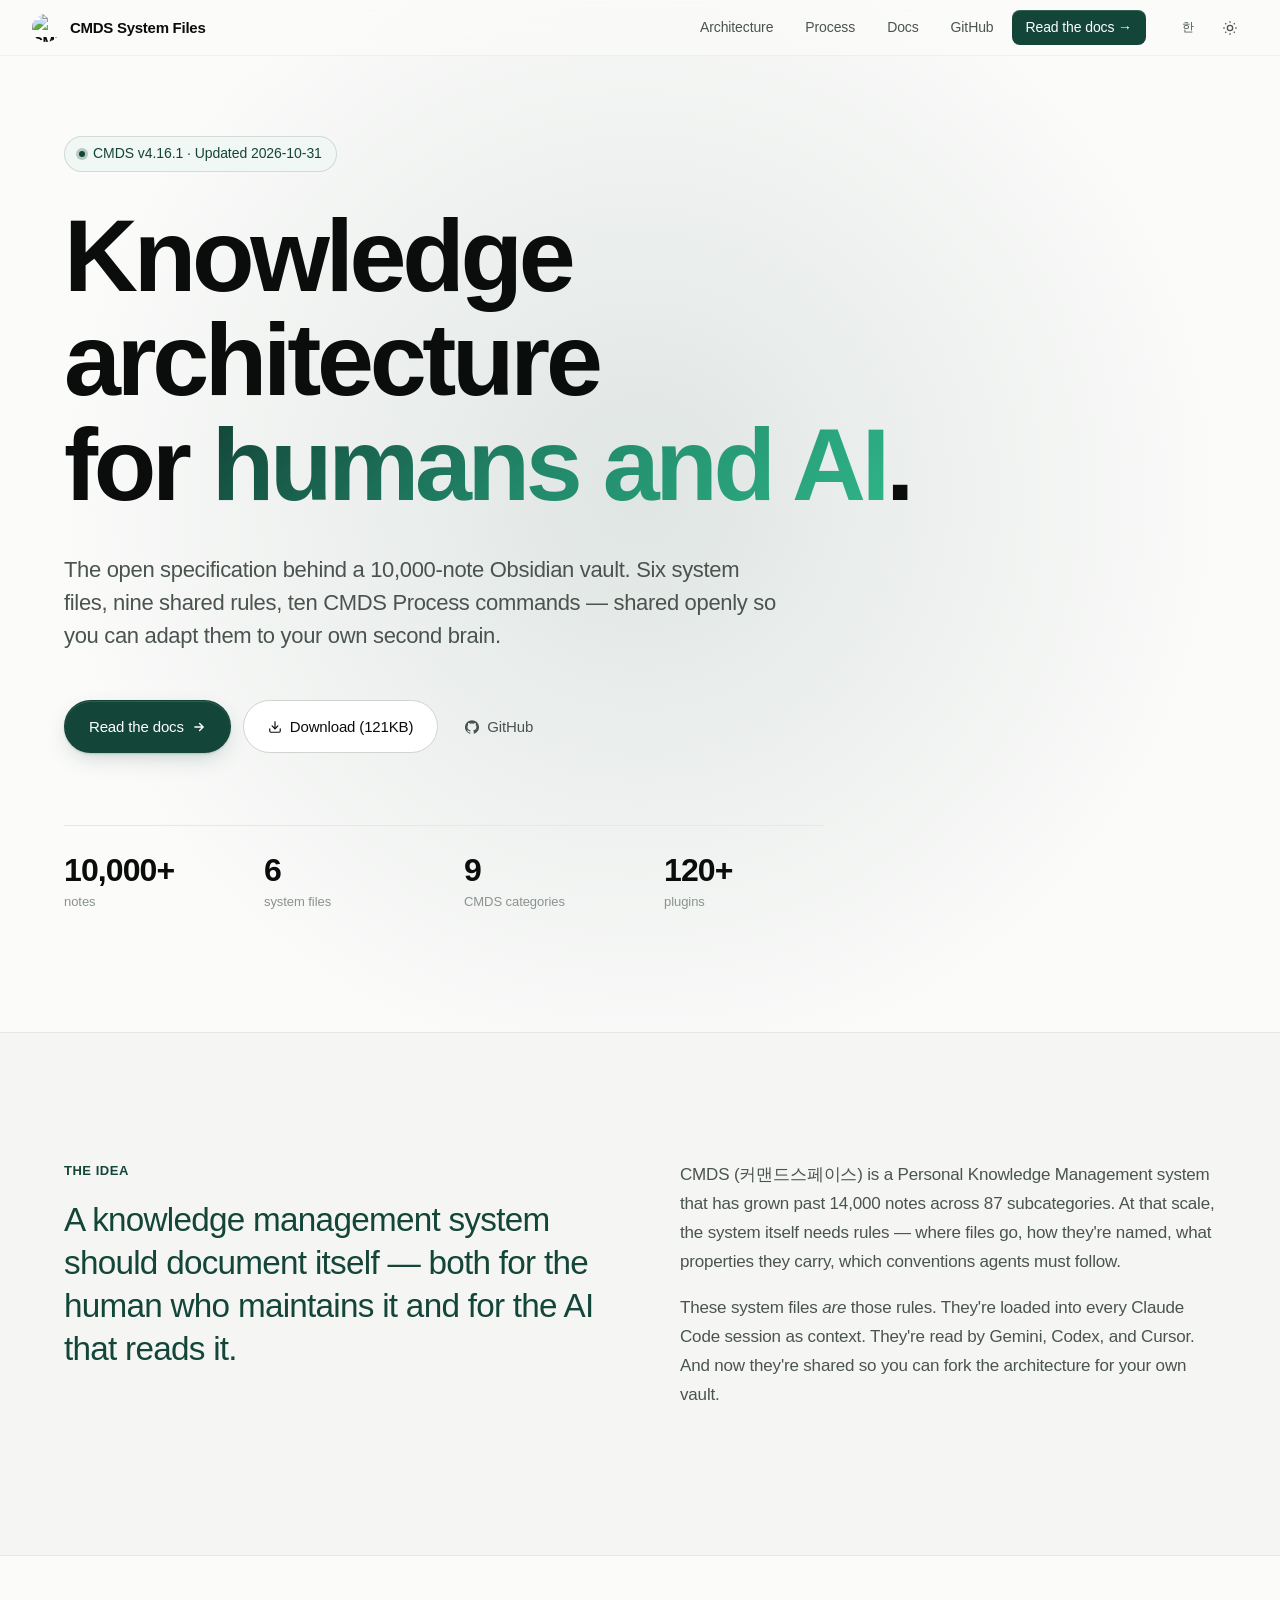
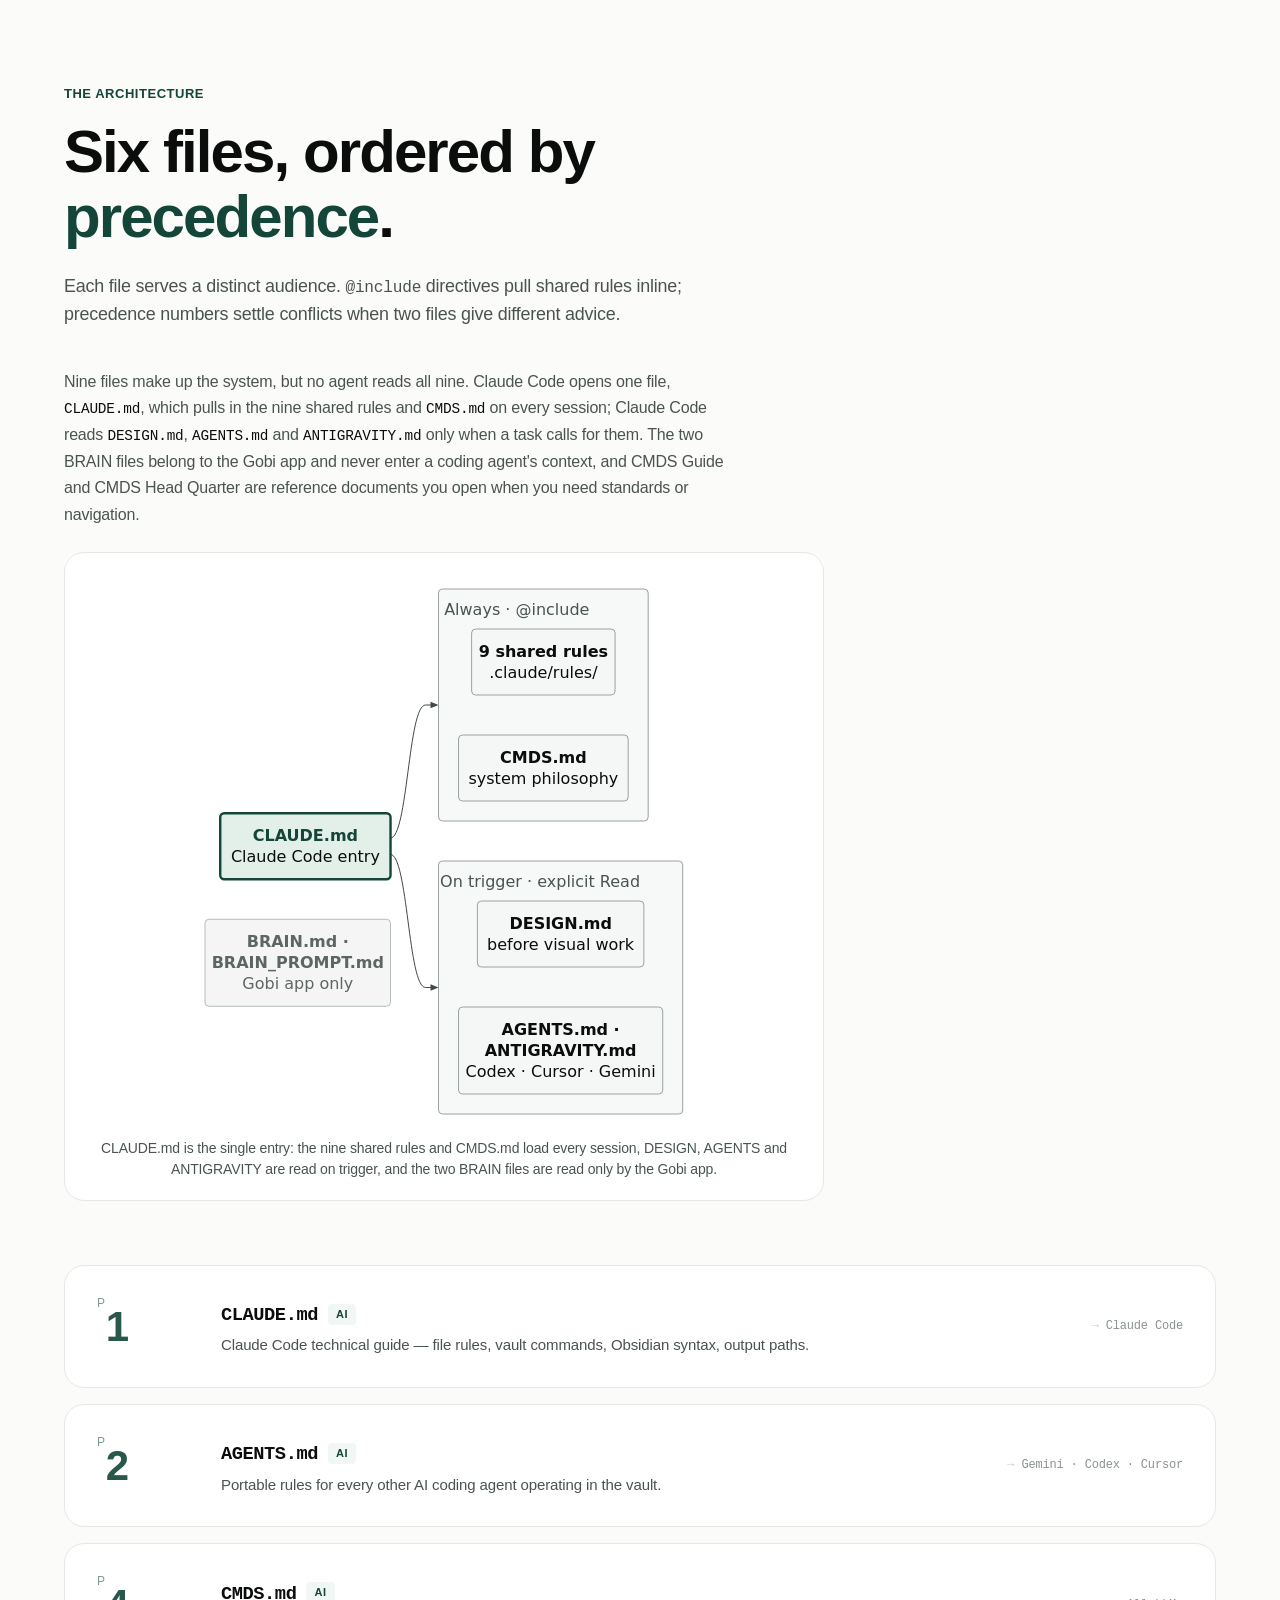
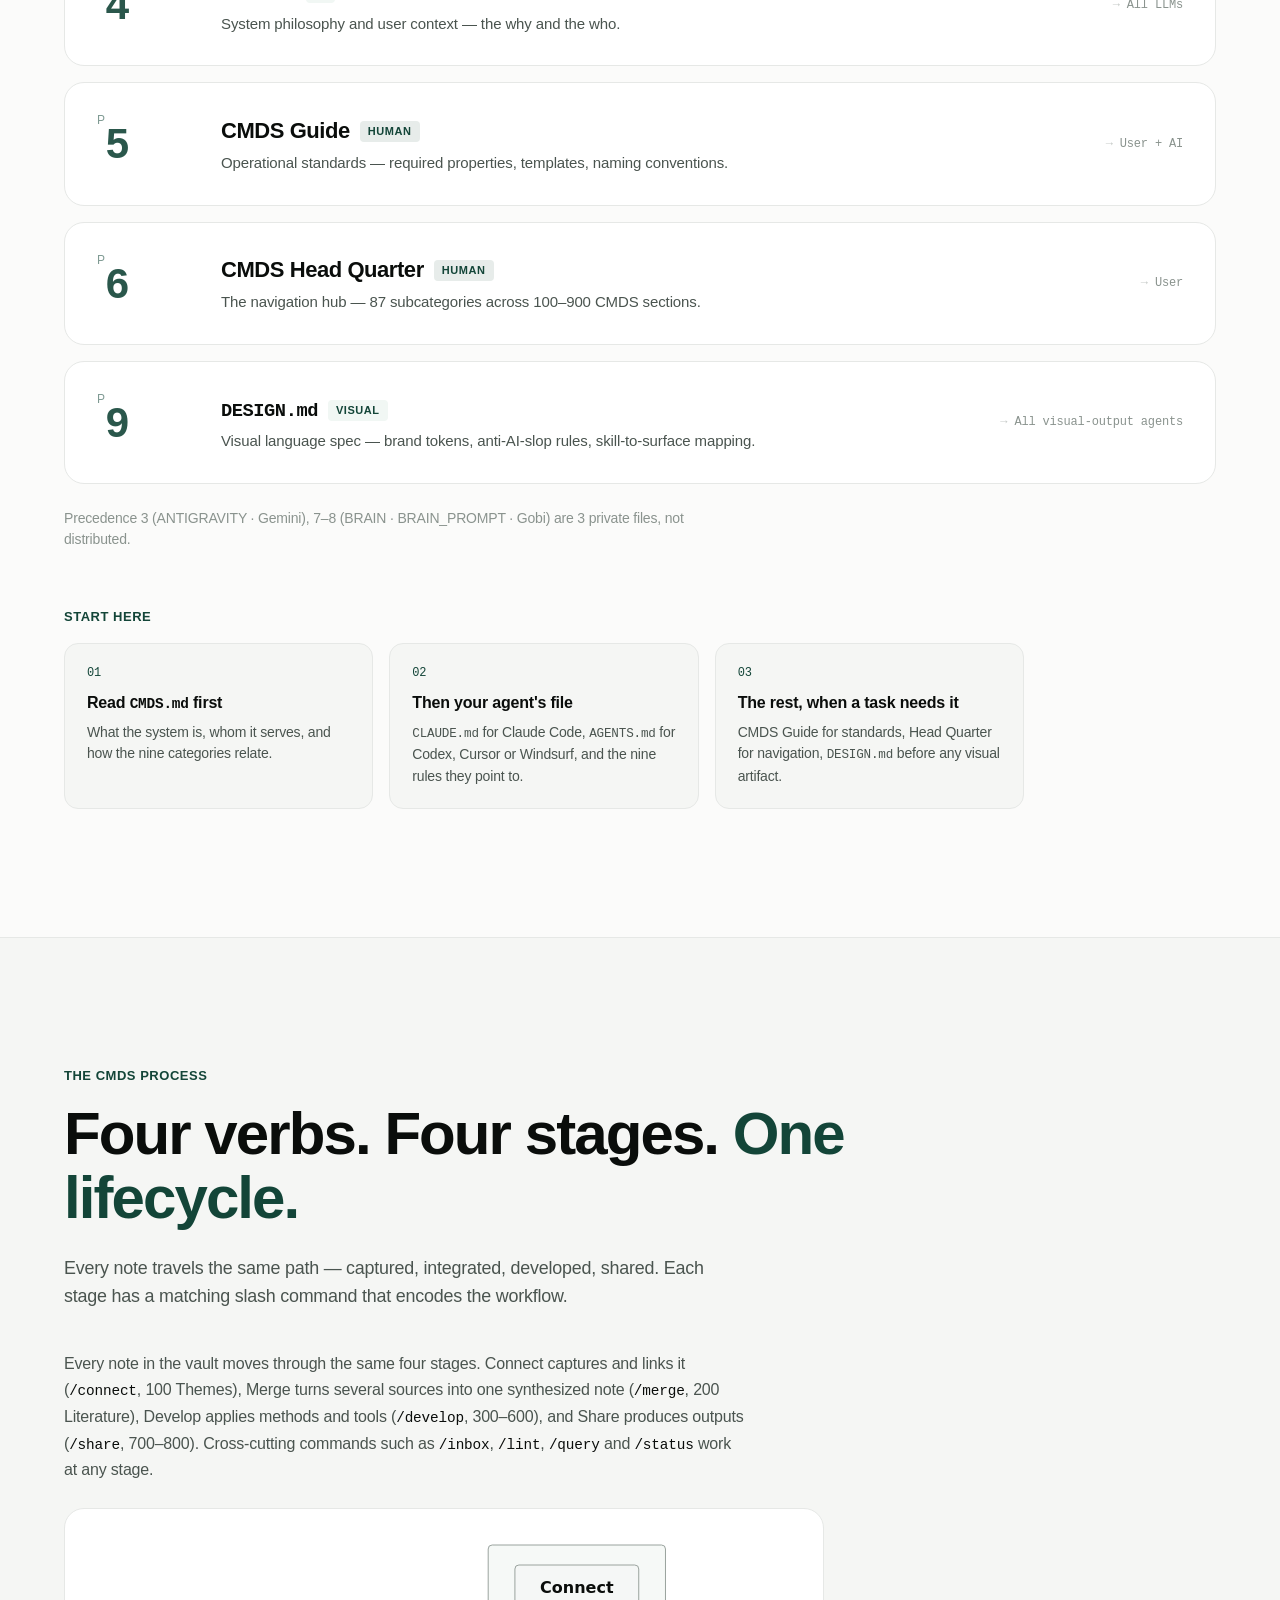
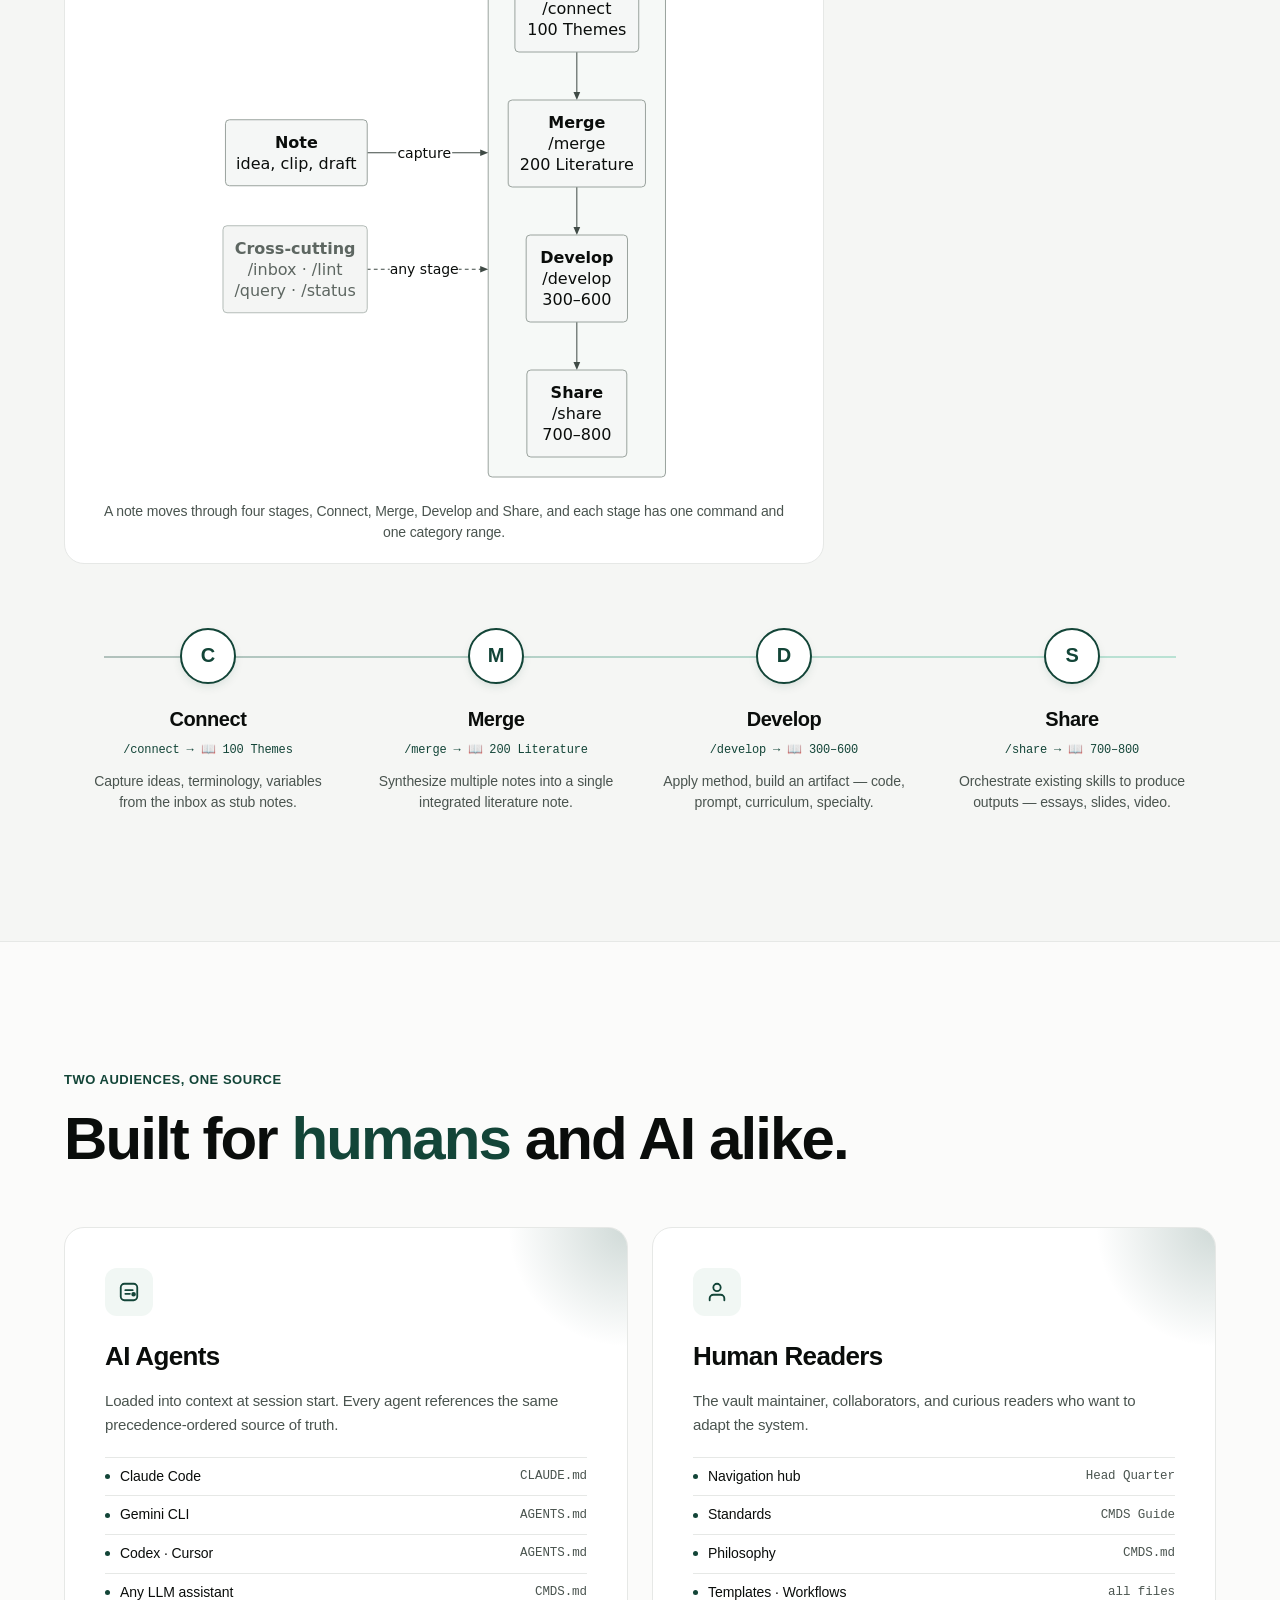
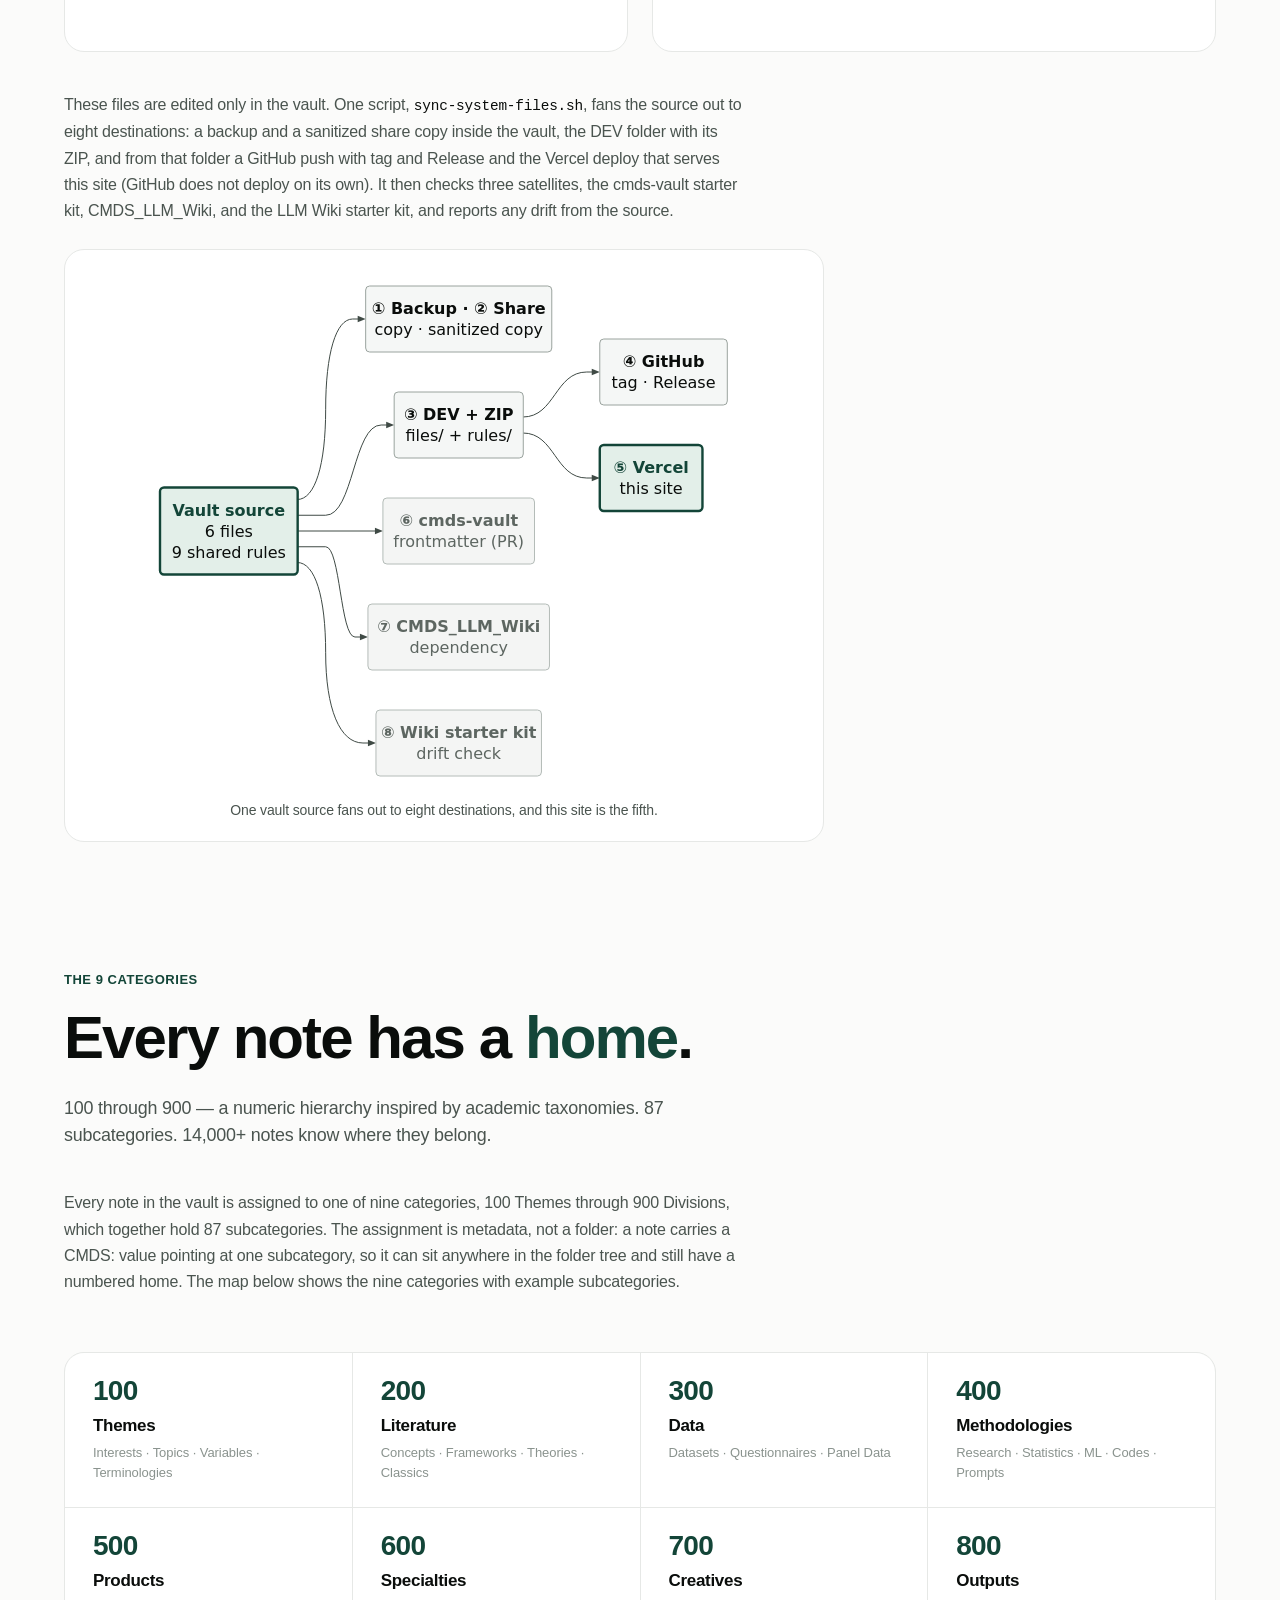
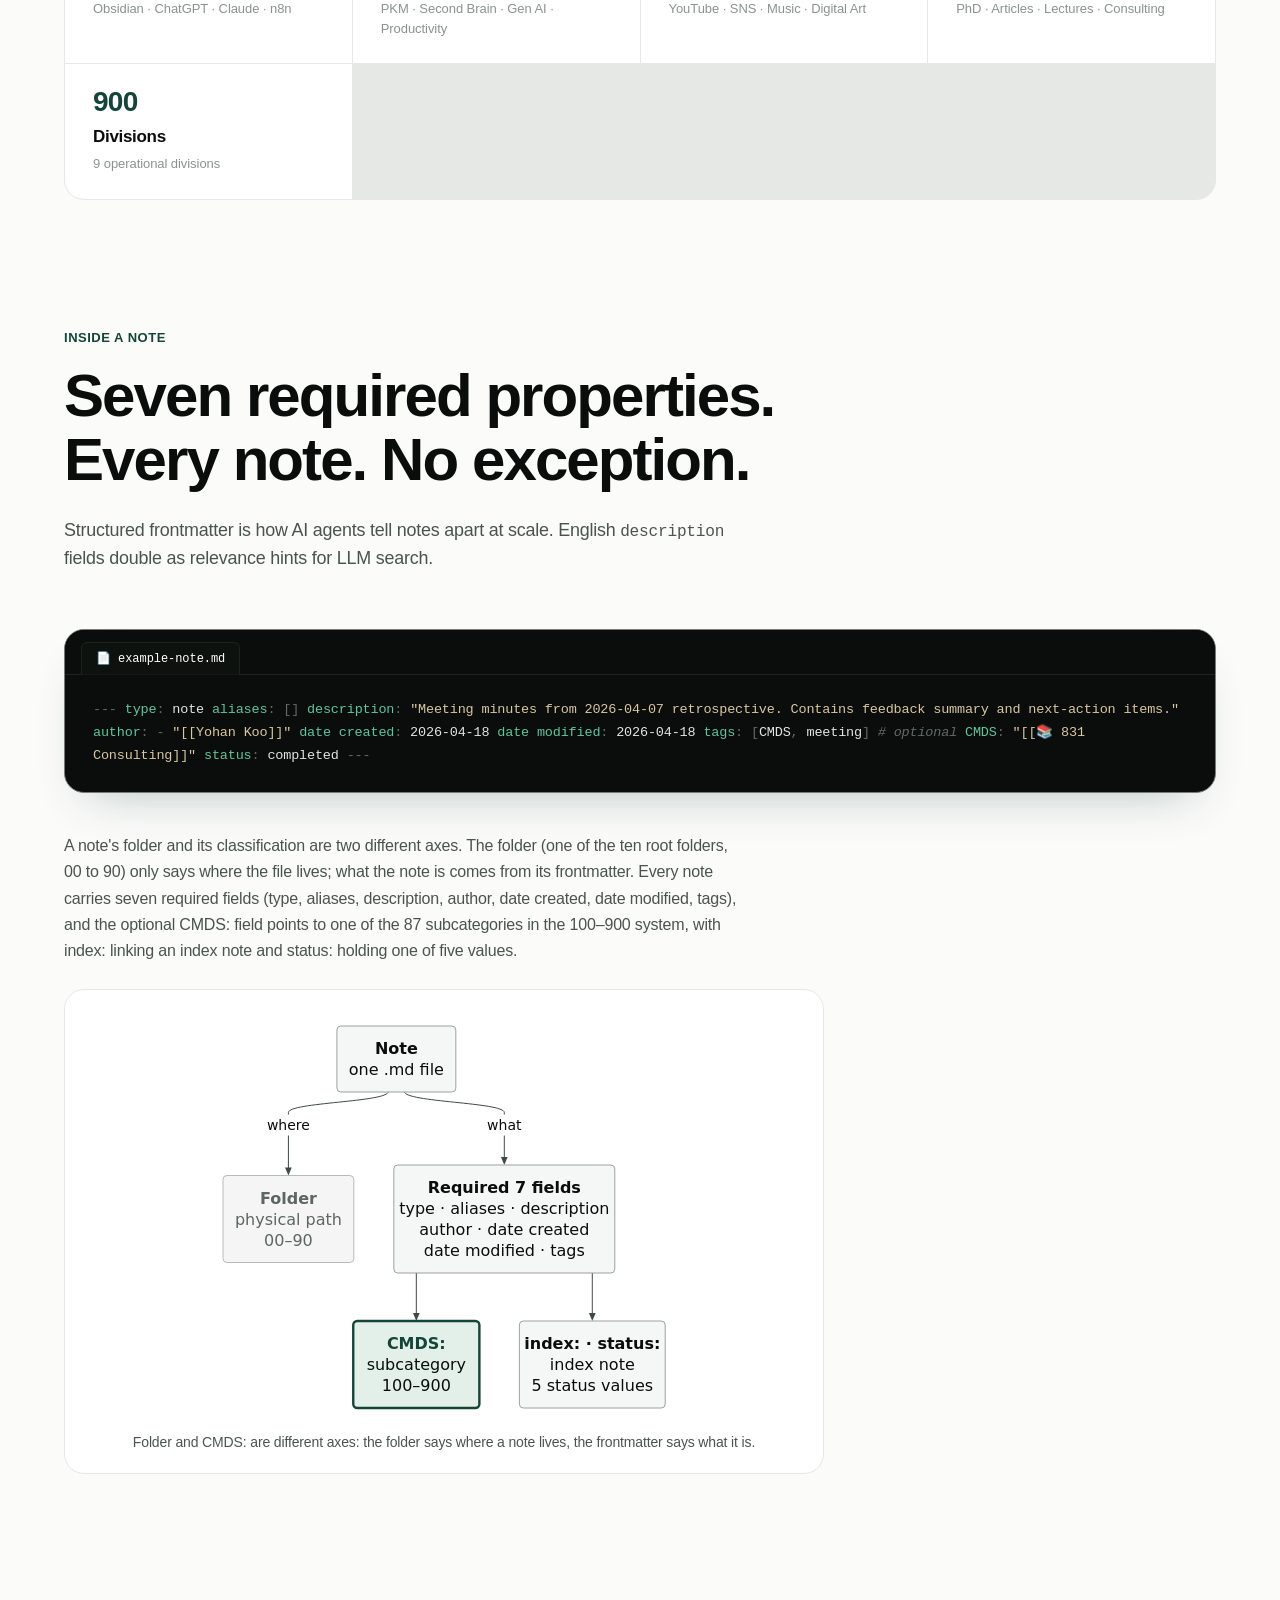
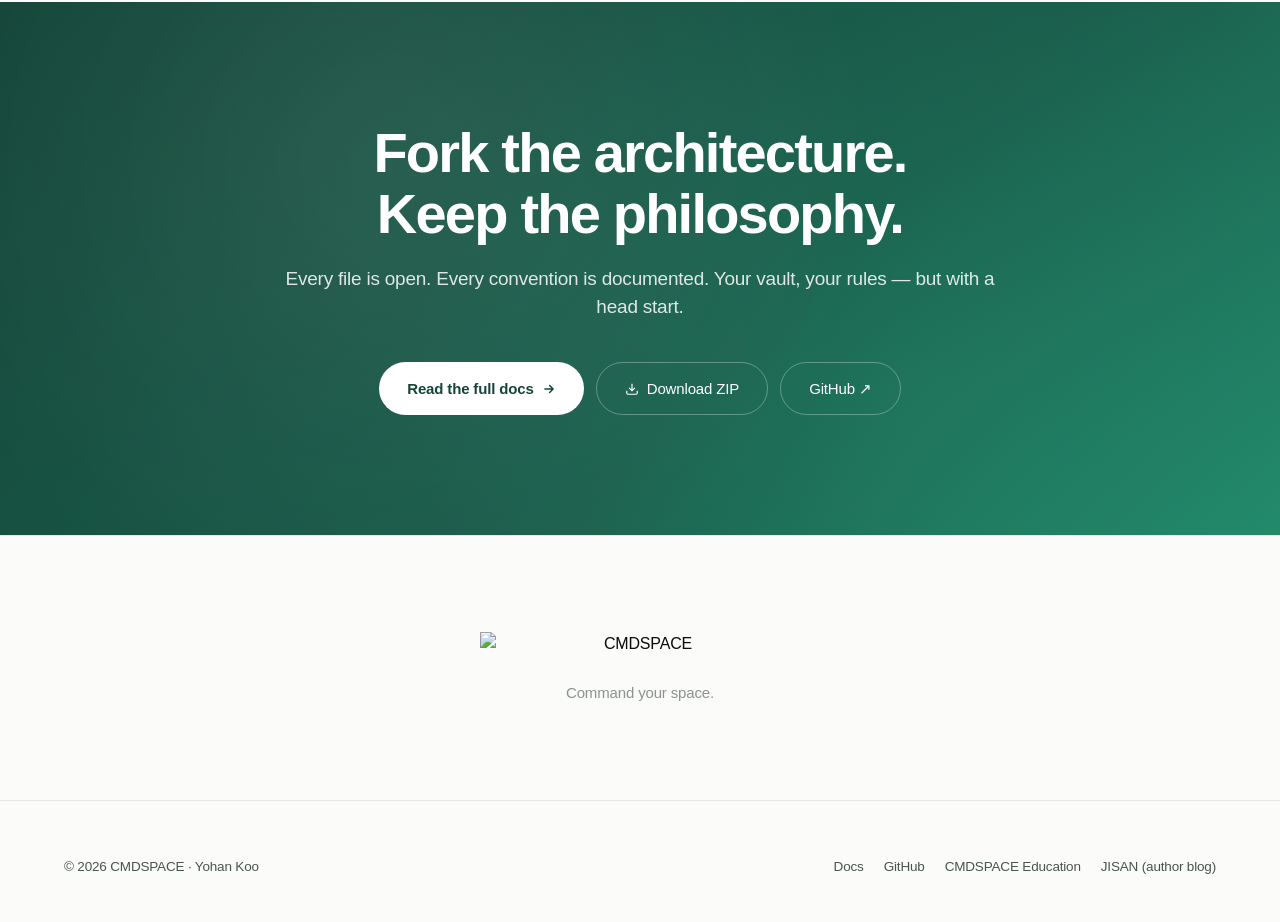
==== commit f92604d1: "site: diagrams after reviewer pass (tighter labels, one-sentence captions, who-reads-what as flowcha" ====
--- a/index.html
+++ b/index.html
@@ -1048,20 +1048,20 @@
         </p>
 
         <p class="diagram-note">
-            <span class="en-only">Nine files make up the system, but no agent reads all nine. Claude Code opens one file, <code>CLAUDE.md</code>, which pulls in the nine shared rules and <code>CMDS.md</code> on every session; <code>DESIGN.md</code>, <code>AGENTS.md</code> and <code>ANTIGRAVITY.md</code> are read only when a task calls for them. The two BRAIN files belong to the Gobi app and never enter a coding agent's context, and CMDS Guide and Head Quarter are reference documents you open when you need standards or navigation.</span>
-            <span class="ko-only">시스템 파일은 아홉 개지만 에이전트가 아홉 개를 다 읽지는 않습니다. Claude Code는 <code>CLAUDE.md</code> 하나를 열고, CLAUDE.md가 매 세션 공유 규칙 9개와 CMDS.md를 불러오며, <code>DESIGN.md</code>·<code>AGENTS.md</code>·ANTIGRAVITY.md는 해당 작업이 생길 때만 읽습니다. BRAIN 두 파일은 Gobi 앱 전용이라 코딩 에이전트의 컨텍스트에 들어오지 않고, CMDS Guide와 Head Quarter는 표준이나 길찾기가 필요할 때 펴 보는 참고 문서입니다.</span>
+            <span class="en-only">Nine files make up the system, but no agent reads all nine. Claude Code opens one file, <code>CLAUDE.md</code>, which pulls in the nine shared rules and <code>CMDS.md</code> on every session; Claude Code reads <code>DESIGN.md</code>, <code>AGENTS.md</code> and <code>ANTIGRAVITY.md</code> only when a task calls for them. The two BRAIN files belong to the Gobi app and never enter a coding agent's context, and CMDS Guide and CMDS Head Quarter are reference documents you open when you need standards or navigation.</span>
+            <span class="ko-only">시스템 파일은 아홉 개지만 에이전트가 아홉 개를 다 읽지는 않습니다. Claude Code는 <code>CLAUDE.md</code> 하나를 열고, CLAUDE.md가 매 세션 공유 규칙 9개와 CMDS.md를 불러오며, <code>DESIGN.md</code>·<code>AGENTS.md</code>·ANTIGRAVITY.md는 해당 작업이 생길 때만 읽습니다. BRAIN 두 파일은 Gobi 앱 전용이라 코딩 에이전트의 컨텍스트에 들어오지 않고, CMDS Guide와 CMDS Head Quarter는 표준이나 길찾기가 필요할 때 펴 보는 참고 문서입니다.</span>
         </p>
         <!-- diagram:arch-load:begin -->
 <figure class="cmds-figure diagram-card" data-diagram="arch-load">
 <div class="diagram-lang en-only" lang="en">
-<div class="cmds-pele cp-w680" data-cp-theme="auto" role="img" aria-label="CLAUDE.md is the entry Claude Code opens. It always includes the 9 shared rules and CMDS.md; DESIGN, AGENTS and ANTIGRAVITY are read on trigger; BRAIN and BRAIN_PROMPT are read only by the Gobi app." style="--w:733px"><svg xmlns="http://www.w3.org/2000/svg" class="pele pele-flowchart" viewBox="0 0 733 486" width="733" height="486" style="max-width:100%;height:auto;--_bg:var(--pele-bg,#fff);--_fg:var(--pele-fg,#1f1f1f);--_m:var(--pele-muted,#6e6e6e);--_l:var(--pele-line,#1f1f1f);--_s:var(--pele-surface,#f3f3f3);--_a:var(--pele-surface-alt,#e6e6e6);--_b:var(--pele-border,#8a8a8a);--_c:var(--pele-accent,#5b7bd5);color:var(--_fg);--_r:var(--pele-radius,4px);--_w:var(--pele-bold-weight,bold);--_fm:var(--pele-font-mono,ui-monospace, 'SF Mono', Menlo, Monaco, Consolas, monospace);font:16px sans-serif;letter-spacing:normal;word-spacing:normal;text-transform:none;direction:ltr;font-family:var(--pele-font,&quot;Pretendard&quot;, &quot;SF Pro Text&quot;, -apple-system, system-ui, sans-serif)" fill="var(--_fg)" role="img" aria-roledescription="flowchart" aria-label="CLAUDE.md is the entry Claude Code opens. It always includes the 9 shared rules and CMDS.md; DESIGN, AGENTS and ANTIGRAVITY are read on trigger; BRAIN and BRAIN_PROMPT are read only by the Gobi app."><g class="pele-clusters"><g class="pele-cluster" data-id="TRIG"><rect x="497.49" y="232" width="215.98" height="246" fill="var(--_a)" fill-opacity="0.5" stroke="var(--_b)" style="rx:var(--_r)"></rect><text class="pele-cluster-label" fill="var(--_m)" x="591.04" y="257.6" text-anchor="middle">On trigger · explicit Read</text></g><g class="pele-cluster" data-id="ALWAYS"><rect x="497.49" y="8" width="226.77" height="204" fill="var(--_a)" fill-opacity="0.5" stroke="var(--_b)" style="rx:var(--_r)"></rect><text class="pele-cluster-label" fill="var(--_m)" x="567.77" y="33.6" text-anchor="middle">Always · @include</text></g></g><g class="pele-edges" fill="none" stroke="var(--_l)" stroke-linecap="round"><g class="pele-edge" data-id="L_CL_ALWAYS_0"><path d="M461.49,224.5C472.99,224.5 472.99,110 484.49,110L490.49,110"></path><path class="pele-marker" d="M497.49,110L489.49,113.36L489.49,106.64Z" fill="var(--_l)" stroke="none"></path></g><g class="pele-edge" data-id="L_CL_TRIG_0"><path d="M461.49,240.5C472.99,240.5 472.99,355 484.49,355L490.49,355"></path><path class="pele-marker" d="M497.49,355L489.49,358.36L489.49,351.64Z" fill="var(--_l)" stroke="none"></path></g></g><g class="pele-nodes"><g class="pele-node pele-shape-rect cmds-aux" data-id="BR" transform="translate(117.86,232.5)"><rect x="-109.86" y="-43.5" width="219.72" height="87" fill="var(--_s)" stroke="var(--_b)" style="rx:var(--_r)"></rect><text class="pele-label" text-anchor="middle" xml:space="preserve"><tspan x="0" y="-15.4" font-weight="var(--_w)">BRAIN.md ·</tspan><tspan x="0" y="5.6" font-weight="var(--_w)">BRAIN_PROMPT.md</tspan><tspan x="0" y="26.6">read only by the Gobi app</tspan></text></g><g class="pele-node pele-shape-rect cmds-key" data-id="CL" transform="translate(362.61,232.5)"><rect x="-98.89" y="-43.5" width="197.77" height="87" fill="var(--_s)" stroke="var(--_b)" style="rx:var(--_r)"></rect><text class="pele-label" text-anchor="middle" xml:space="preserve"><tspan x="0" y="-15.4" font-weight="var(--_w)">CLAUDE.md</tspan><tspan x="0" y="5.6">the entry Claude Code</tspan><tspan x="0" y="26.6">opens</tspan></text></g><g class="pele-node pele-shape-rect" data-id="R" transform="translate(610.88,81)"><rect x="-71.72" y="-33" width="143.44" height="66" fill="var(--_s)" stroke="var(--_b)" style="rx:var(--_r)"></rect><text class="pele-label" text-anchor="middle" xml:space="preserve"><tspan x="0" y="-4.9" font-weight="var(--_w)">9 shared rules</tspan><tspan x="0" y="16.1">.claude/rules/</tspan></text></g><g class="pele-node pele-shape-rect" data-id="CM" transform="translate(610.88,167)"><rect x="-101.39" y="-33" width="202.77" height="66" fill="var(--_s)" stroke="var(--_b)" style="rx:var(--_r)"></rect><text class="pele-label" text-anchor="middle" xml:space="preserve"><tspan x="0" y="-4.9" font-weight="var(--_w)">CMDS.md</tspan><tspan x="0" y="16.1">philosophy and context</tspan></text></g><g class="pele-node pele-shape-rect" data-id="D" transform="translate(605.48,305)"><rect x="-95.2" y="-33" width="190.39" height="66" fill="var(--_s)" stroke="var(--_b)" style="rx:var(--_r)"></rect><text class="pele-label" text-anchor="middle" xml:space="preserve"><tspan x="0" y="-4.9" font-weight="var(--_w)">DESIGN.md</tspan><tspan x="0" y="16.1">before visual artifacts</tspan></text></g><g class="pele-node pele-shape-rect" data-id="AA" transform="translate(605.48,412)"><rect x="-95.99" y="-54" width="191.98" height="108" fill="var(--_s)" stroke="var(--_b)" style="rx:var(--_r)"></rect><text class="pele-label" text-anchor="middle" xml:space="preserve"><tspan x="0" y="-25.9" font-weight="var(--_w)">AGENTS.md ·</tspan><tspan x="0" y="-4.9" font-weight="var(--_w)">ANTIGRAVITY.md</tspan><tspan x="0" y="16.1">with Codex, Cursor or</tspan><tspan x="0" y="37.1">Gemini</tspan></text></g></g></svg></div>
-<div class="cmds-pele cp-w340" data-cp-theme="auto" role="img" aria-label="CLAUDE.md is the entry Claude Code opens. It always includes the 9 shared rules and CMDS.md; DESIGN, AGENTS and ANTIGRAVITY are read on trigger; BRAIN and BRAIN_PROMPT are read only by the Gobi app." style="--w:733px"><svg xmlns="http://www.w3.org/2000/svg" class="pele pele-flowchart" viewBox="0 0 733 486" width="733" height="486" style="max-width:100%;height:auto;--_bg:var(--pele-bg,#fff);--_fg:var(--pele-fg,#1f1f1f);--_m:var(--pele-muted,#6e6e6e);--_l:var(--pele-line,#1f1f1f);--_s:var(--pele-surface,#f3f3f3);--_a:var(--pele-surface-alt,#e6e6e6);--_b:var(--pele-border,#8a8a8a);--_c:var(--pele-accent,#5b7bd5);color:var(--_fg);--_r:var(--pele-radius,4px);--_w:var(--pele-bold-weight,bold);--_fm:var(--pele-font-mono,ui-monospace, 'SF Mono', Menlo, Monaco, Consolas, monospace);font:16px sans-serif;letter-spacing:normal;word-spacing:normal;text-transform:none;direction:ltr;font-family:var(--pele-font,&quot;Pretendard&quot;, &quot;SF Pro Text&quot;, -apple-system, system-ui, sans-serif)" fill="var(--_fg)" role="img" aria-roledescription="flowchart" aria-label="CLAUDE.md is the entry Claude Code opens. It always includes the 9 shared rules and CMDS.md; DESIGN, AGENTS and ANTIGRAVITY are read on trigger; BRAIN and BRAIN_PROMPT are read only by the Gobi app."><g class="pele-clusters"><g class="pele-cluster" data-id="TRIG"><rect x="497.49" y="232" width="215.98" height="246" fill="var(--_a)" fill-opacity="0.5" stroke="var(--_b)" style="rx:var(--_r)"></rect><text class="pele-cluster-label" fill="var(--_m)" x="591.04" y="257.6" text-anchor="middle">On trigger · explicit Read</text></g><g class="pele-cluster" data-id="ALWAYS"><rect x="497.49" y="8" width="226.77" height="204" fill="var(--_a)" fill-opacity="0.5" stroke="var(--_b)" style="rx:var(--_r)"></rect><text class="pele-cluster-label" fill="var(--_m)" x="567.77" y="33.6" text-anchor="middle">Always · @include</text></g></g><g class="pele-edges" fill="none" stroke="var(--_l)" stroke-linecap="round"><g class="pele-edge" data-id="L_CL_ALWAYS_0"><path d="M461.49,224.5C472.99,224.5 472.99,110 484.49,110L490.49,110"></path><path class="pele-marker" d="M497.49,110L489.49,113.36L489.49,106.64Z" fill="var(--_l)" stroke="none"></path></g><g class="pele-edge" data-id="L_CL_TRIG_0"><path d="M461.49,240.5C472.99,240.5 472.99,355 484.49,355L490.49,355"></path><path class="pele-marker" d="M497.49,355L489.49,358.36L489.49,351.64Z" fill="var(--_l)" stroke="none"></path></g></g><g class="pele-nodes"><g class="pele-node pele-shape-rect cmds-aux" data-id="BR" transform="translate(117.86,232.5)"><rect x="-109.86" y="-43.5" width="219.72" height="87" fill="var(--_s)" stroke="var(--_b)" style="rx:var(--_r)"></rect><text class="pele-label" text-anchor="middle" xml:space="preserve"><tspan x="0" y="-15.4" font-weight="var(--_w)">BRAIN.md ·</tspan><tspan x="0" y="5.6" font-weight="var(--_w)">BRAIN_PROMPT.md</tspan><tspan x="0" y="26.6">read only by the Gobi app</tspan></text></g><g class="pele-node pele-shape-rect cmds-key" data-id="CL" transform="translate(362.61,232.5)"><rect x="-98.89" y="-43.5" width="197.77" height="87" fill="var(--_s)" stroke="var(--_b)" style="rx:var(--_r)"></rect><text class="pele-label" text-anchor="middle" xml:space="preserve"><tspan x="0" y="-15.4" font-weight="var(--_w)">CLAUDE.md</tspan><tspan x="0" y="5.6">the entry Claude Code</tspan><tspan x="0" y="26.6">opens</tspan></text></g><g class="pele-node pele-shape-rect" data-id="R" transform="translate(610.88,81)"><rect x="-71.72" y="-33" width="143.44" height="66" fill="var(--_s)" stroke="var(--_b)" style="rx:var(--_r)"></rect><text class="pele-label" text-anchor="middle" xml:space="preserve"><tspan x="0" y="-4.9" font-weight="var(--_w)">9 shared rules</tspan><tspan x="0" y="16.1">.claude/rules/</tspan></text></g><g class="pele-node pele-shape-rect" data-id="CM" transform="translate(610.88,167)"><rect x="-101.39" y="-33" width="202.77" height="66" fill="var(--_s)" stroke="var(--_b)" style="rx:var(--_r)"></rect><text class="pele-label" text-anchor="middle" xml:space="preserve"><tspan x="0" y="-4.9" font-weight="var(--_w)">CMDS.md</tspan><tspan x="0" y="16.1">philosophy and context</tspan></text></g><g class="pele-node pele-shape-rect" data-id="D" transform="translate(605.48,305)"><rect x="-95.2" y="-33" width="190.39" height="66" fill="var(--_s)" stroke="var(--_b)" style="rx:var(--_r)"></rect><text class="pele-label" text-anchor="middle" xml:space="preserve"><tspan x="0" y="-4.9" font-weight="var(--_w)">DESIGN.md</tspan><tspan x="0" y="16.1">before visual artifacts</tspan></text></g><g class="pele-node pele-shape-rect" data-id="AA" transform="translate(605.48,412)"><rect x="-95.99" y="-54" width="191.98" height="108" fill="var(--_s)" stroke="var(--_b)" style="rx:var(--_r)"></rect><text class="pele-label" text-anchor="middle" xml:space="preserve"><tspan x="0" y="-25.9" font-weight="var(--_w)">AGENTS.md ·</tspan><tspan x="0" y="-4.9" font-weight="var(--_w)">ANTIGRAVITY.md</tspan><tspan x="0" y="16.1">with Codex, Cursor or</tspan><tspan x="0" y="37.1">Gemini</tspan></text></g></g></svg></div>
+<div class="cmds-pele cp-w680" data-cp-theme="auto" role="img" aria-label="CLAUDE.md is the entry Claude Code opens. It always includes the nine shared rules and CMDS.md; DESIGN, AGENTS and ANTIGRAVITY are read on trigger; BRAIN and BRAIN_PROMPT are read only by the Gobi app." style="--w:494px"><svg xmlns="http://www.w3.org/2000/svg" class="pele pele-flowchart" viewBox="0 0 494 541" width="494" height="541" style="max-width:100%;height:auto;--_bg:var(--pele-bg,#fff);--_fg:var(--pele-fg,#1f1f1f);--_m:var(--pele-muted,#6e6e6e);--_l:var(--pele-line,#1f1f1f);--_s:var(--pele-surface,#f3f3f3);--_a:var(--pele-surface-alt,#e6e6e6);--_b:var(--pele-border,#8a8a8a);--_c:var(--pele-accent,#5b7bd5);color:var(--_fg);--_r:var(--pele-radius,4px);--_w:var(--pele-bold-weight,bold);--_fm:var(--pele-font-mono,ui-monospace, 'SF Mono', Menlo, Monaco, Consolas, monospace);font:16px sans-serif;letter-spacing:normal;word-spacing:normal;text-transform:none;direction:ltr;font-family:var(--pele-font,&quot;Pretendard&quot;, &quot;SF Pro Text&quot;, -apple-system, system-ui, sans-serif)" fill="var(--_fg)" role="img" aria-roledescription="flowchart" aria-label="CLAUDE.md is the entry Claude Code opens. It always includes the nine shared rules and CMDS.md; DESIGN, AGENTS and ANTIGRAVITY are read on trigger; BRAIN and BRAIN_PROMPT are read only by the Gobi app."><g class="pele-clusters"><g class="pele-cluster" data-id="TRIG"><rect x="241.53" y="280" width="244.19" height="253" fill="var(--_a)" fill-opacity="0.5" stroke="var(--_b)" style="rx:var(--_r)"></rect><text class="pele-cluster-label" fill="var(--_m)" x="343.08" y="305.6" text-anchor="middle">On trigger · explicit Read</text></g><g class="pele-cluster" data-id="ALWAYS"><rect x="241.53" y="8" width="209.65" height="232" fill="var(--_a)" fill-opacity="0.5" stroke="var(--_b)" style="rx:var(--_r)"></rect><text class="pele-cluster-label" fill="var(--_m)" x="319.81" y="33.6" text-anchor="middle">Always · @include</text></g></g><g class="pele-edges" fill="none" stroke="var(--_l)" stroke-linecap="round"><g class="pele-edge" data-id="L_CL_ALWAYS_0"><path d="M193.53,257.25C211.03,257.25 211.03,124 228.53,124L234.53,124"></path><path class="pele-marker" d="M241.53,124L233.53,127.36L233.53,120.64Z" fill="var(--_l)" stroke="none"></path></g><g class="pele-edge" data-id="L_CL_TRIG_0"><path d="M193.53,273.25C211.03,273.25 211.03,406.5 228.53,406.5L234.53,406.5"></path><path class="pele-marker" d="M241.53,406.5L233.53,409.86L233.53,403.14Z" fill="var(--_l)" stroke="none"></path></g></g><g class="pele-nodes"><g class="pele-node pele-shape-rect cmds-key" data-id="CL" transform="translate(108.38,265.25)"><rect x="-85.15" y="-33" width="170.3" height="66" fill="var(--_s)" stroke="var(--_b)" style="rx:var(--_r)"></rect><text class="pele-label" text-anchor="middle" xml:space="preserve"><tspan x="0" y="-4.9" font-weight="var(--_w)">CLAUDE.md</tspan><tspan x="0" y="16.1">Claude Code entry</tspan></text></g><g class="pele-node pele-shape-rect cmds-aux" data-id="BR" transform="translate(100.77,381.75)"><rect x="-92.77" y="-43.5" width="185.53" height="87" fill="var(--_s)" stroke="var(--_b)" style="rx:var(--_r)"></rect><text class="pele-label" text-anchor="middle" xml:space="preserve"><tspan x="0" y="-15.4" font-weight="var(--_w)">BRAIN.md ·</tspan><tspan x="0" y="5.6" font-weight="var(--_w)">BRAIN_PROMPT.md</tspan><tspan x="0" y="26.6">Gobi app only</tspan></text></g><g class="pele-node pele-shape-rect" data-id="R" transform="translate(346.36,81)"><rect x="-71.72" y="-33" width="143.44" height="66" fill="var(--_s)" stroke="var(--_b)" style="rx:var(--_r)"></rect><text class="pele-label" text-anchor="middle" xml:space="preserve"><tspan x="0" y="-4.9" font-weight="var(--_w)">9 shared rules</tspan><tspan x="0" y="16.1">.claude/rules/</tspan></text></g><g class="pele-node pele-shape-rect" data-id="CM" transform="translate(346.36,187)"><rect x="-84.82" y="-33" width="169.65" height="66" fill="var(--_s)" stroke="var(--_b)" style="rx:var(--_r)"></rect><text class="pele-label" text-anchor="middle" xml:space="preserve"><tspan x="0" y="-4.9" font-weight="var(--_w)">CMDS.md</tspan><tspan x="0" y="16.1">system philosophy</tspan></text></g><g class="pele-node pele-shape-rect" data-id="D" transform="translate(363.63,353)"><rect x="-83.24" y="-33" width="166.48" height="66" fill="var(--_s)" stroke="var(--_b)" style="rx:var(--_r)"></rect><text class="pele-label" text-anchor="middle" xml:space="preserve"><tspan x="0" y="-4.9" font-weight="var(--_w)">DESIGN.md</tspan><tspan x="0" y="16.1">before visual work</tspan></text></g><g class="pele-node pele-shape-rect" data-id="AA" transform="translate(363.63,469.5)"><rect x="-102.09" y="-43.5" width="204.19" height="87" fill="var(--_s)" stroke="var(--_b)" style="rx:var(--_r)"></rect><text class="pele-label" text-anchor="middle" xml:space="preserve"><tspan x="0" y="-15.4" font-weight="var(--_w)">AGENTS.md ·</tspan><tspan x="0" y="5.6" font-weight="var(--_w)">ANTIGRAVITY.md</tspan><tspan x="0" y="26.6">Codex · Cursor · Gemini</tspan></text></g></g></svg></div>
+<div class="cmds-pele cp-w340" data-cp-theme="auto" role="img" aria-label="CLAUDE.md is the entry Claude Code opens. It always includes the nine shared rules and CMDS.md; DESIGN, AGENTS and ANTIGRAVITY are read on trigger; BRAIN and BRAIN_PROMPT are read only by the Gobi app." style="--w:466px"><svg xmlns="http://www.w3.org/2000/svg" class="pele pele-flowchart" viewBox="0 0 466 465" width="466" height="465" style="max-width:100%;height:auto;--_bg:var(--pele-bg,#fff);--_fg:var(--pele-fg,#1f1f1f);--_m:var(--pele-muted,#6e6e6e);--_l:var(--pele-line,#1f1f1f);--_s:var(--pele-surface,#f3f3f3);--_a:var(--pele-surface-alt,#e6e6e6);--_b:var(--pele-border,#8a8a8a);--_c:var(--pele-accent,#5b7bd5);color:var(--_fg);--_r:var(--pele-radius,4px);--_w:var(--pele-bold-weight,bold);--_fm:var(--pele-font-mono,ui-monospace, 'SF Mono', Menlo, Monaco, Consolas, monospace);font:16px sans-serif;letter-spacing:normal;word-spacing:normal;text-transform:none;direction:ltr;font-family:var(--pele-font,&quot;Pretendard&quot;, &quot;SF Pro Text&quot;, -apple-system, system-ui, sans-serif)" fill="var(--_fg)" role="img" aria-roledescription="flowchart" aria-label="CLAUDE.md is the entry Claude Code opens. It always includes the nine shared rules and CMDS.md; DESIGN, AGENTS and ANTIGRAVITY are read on trigger; BRAIN and BRAIN_PROMPT are read only by the Gobi app."><g class="pele-clusters"><g class="pele-cluster" data-id="TRIG"><rect x="229.53" y="232" width="228.19" height="225" fill="var(--_a)" fill-opacity="0.5" stroke="var(--_b)" style="rx:var(--_r)"></rect><text class="pele-cluster-label" fill="var(--_m)" x="323.08" y="257.6" text-anchor="middle">On trigger · explicit Read</text></g><g class="pele-cluster" data-id="ALWAYS"><rect x="229.53" y="8" width="193.65" height="204" fill="var(--_a)" fill-opacity="0.5" stroke="var(--_b)" style="rx:var(--_r)"></rect><text class="pele-cluster-label" fill="var(--_m)" x="299.81" y="33.6" text-anchor="middle">Always · @include</text></g></g><g class="pele-edges" fill="none" stroke="var(--_l)" stroke-linecap="round"><g class="pele-edge" data-id="L_CL_ALWAYS_0"><path d="M193.53,219.25C205.03,219.25 205.03,110 216.53,110L222.53,110"></path><path class="pele-marker" d="M229.53,110L221.53,113.36L221.53,106.64Z" fill="var(--_l)" stroke="none"></path></g><g class="pele-edge" data-id="L_CL_TRIG_0"><path d="M193.53,235.25C205.03,235.25 205.03,344.5 216.53,344.5L222.53,344.5"></path><path class="pele-marker" d="M229.53,344.5L221.53,347.86L221.53,341.14Z" fill="var(--_l)" stroke="none"></path></g></g><g class="pele-nodes"><g class="pele-node pele-shape-rect cmds-key" data-id="CL" transform="translate(108.38,227.25)"><rect x="-85.15" y="-33" width="170.3" height="66" fill="var(--_s)" stroke="var(--_b)" style="rx:var(--_r)"></rect><text class="pele-label" text-anchor="middle" xml:space="preserve"><tspan x="0" y="-4.9" font-weight="var(--_w)">CLAUDE.md</tspan><tspan x="0" y="16.1">Claude Code entry</tspan></text></g><g class="pele-node pele-shape-rect cmds-aux" data-id="BR" transform="translate(100.77,323.75)"><rect x="-92.77" y="-43.5" width="185.53" height="87" fill="var(--_s)" stroke="var(--_b)" style="rx:var(--_r)"></rect><text class="pele-label" text-anchor="middle" xml:space="preserve"><tspan x="0" y="-15.4" font-weight="var(--_w)">BRAIN.md ·</tspan><tspan x="0" y="5.6" font-weight="var(--_w)">BRAIN_PROMPT.md</tspan><tspan x="0" y="26.6">Gobi app only</tspan></text></g><g class="pele-node pele-shape-rect" data-id="R" transform="translate(326.36,81)"><rect x="-71.72" y="-33" width="143.44" height="66" fill="var(--_s)" stroke="var(--_b)" style="rx:var(--_r)"></rect><text class="pele-label" text-anchor="middle" xml:space="preserve"><tspan x="0" y="-4.9" font-weight="var(--_w)">9 shared rules</tspan><tspan x="0" y="16.1">.claude/rules/</tspan></text></g><g class="pele-node pele-shape-rect" data-id="CM" transform="translate(326.36,167)"><rect x="-84.82" y="-33" width="169.65" height="66" fill="var(--_s)" stroke="var(--_b)" style="rx:var(--_r)"></rect><text class="pele-label" text-anchor="middle" xml:space="preserve"><tspan x="0" y="-4.9" font-weight="var(--_w)">CMDS.md</tspan><tspan x="0" y="16.1">system philosophy</tspan></text></g><g class="pele-node pele-shape-rect" data-id="D" transform="translate(343.63,305)"><rect x="-83.24" y="-33" width="166.48" height="66" fill="var(--_s)" stroke="var(--_b)" style="rx:var(--_r)"></rect><text class="pele-label" text-anchor="middle" xml:space="preserve"><tspan x="0" y="-4.9" font-weight="var(--_w)">DESIGN.md</tspan><tspan x="0" y="16.1">before visual work</tspan></text></g><g class="pele-node pele-shape-rect" data-id="AA" transform="translate(343.63,401.5)"><rect x="-102.09" y="-43.5" width="204.19" height="87" fill="var(--_s)" stroke="var(--_b)" style="rx:var(--_r)"></rect><text class="pele-label" text-anchor="middle" xml:space="preserve"><tspan x="0" y="-15.4" font-weight="var(--_w)">AGENTS.md ·</tspan><tspan x="0" y="5.6" font-weight="var(--_w)">ANTIGRAVITY.md</tspan><tspan x="0" y="26.6">Codex · Cursor · Gemini</tspan></text></g></g></svg></div>
 </div>
 <div class="diagram-lang ko-only" lang="ko">
-<div class="cmds-pele cp-w680" data-cp-theme="auto" role="img" aria-label="CLAUDE.md는 Claude Code가 여는 입구다. 규칙 9개와 CMDS.md는 항상 포함되고, DESIGN·AGENTS·ANTIGRAVITY는 트리거 때 읽으며, BRAIN과 BRAIN_PROMPT는 Gobi 앱만 읽는다." style="--w:737px"><svg xmlns="http://www.w3.org/2000/svg" class="pele pele-flowchart" viewBox="0 0 737 486" width="737" height="486" style="max-width:100%;height:auto;--_bg:var(--pele-bg,#fff);--_fg:var(--pele-fg,#1f1f1f);--_m:var(--pele-muted,#6e6e6e);--_l:var(--pele-line,#1f1f1f);--_s:var(--pele-surface,#f3f3f3);--_a:var(--pele-surface-alt,#e6e6e6);--_b:var(--pele-border,#8a8a8a);--_c:var(--pele-accent,#5b7bd5);color:var(--_fg);--_r:var(--pele-radius,4px);--_w:var(--pele-bold-weight,bold);--_fm:var(--pele-font-mono,ui-monospace, 'SF Mono', Menlo, Monaco, Consolas, monospace);font:16px sans-serif;letter-spacing:normal;word-spacing:normal;text-transform:none;direction:ltr;font-family:var(--pele-font,&quot;Pretendard&quot;, &quot;SF Pro Text&quot;, -apple-system, system-ui, sans-serif)" fill="var(--_fg)" role="img" aria-roledescription="flowchart" aria-label="CLAUDE.md는 Claude Code가 여는 입구다. 규칙 9개와 CMDS.md는 항상 포함되고, DESIGN·AGENTS·ANTIGRAVITY는 트리거 때 읽으며, BRAIN과 BRAIN_PROMPT는 Gobi 앱만 읽는다."><g class="pele-clusters"><g class="pele-cluster" data-id="TRIG"><rect x="471.47" y="232" width="256.67" height="246" fill="var(--_a)" fill-opacity="0.5" stroke="var(--_b)" style="rx:var(--_r)"></rect><text class="pele-cluster-label" fill="var(--_m)" x="554.18" y="257.6" text-anchor="middle">트리거 때 · 명시적 Read</text></g><g class="pele-cluster" data-id="ALWAYS"><rect x="471.47" y="8" width="178.66" height="204" fill="var(--_a)" fill-opacity="0.5" stroke="var(--_b)" style="rx:var(--_r)"></rect><text class="pele-cluster-label" fill="var(--_m)" x="530.13" y="33.6" text-anchor="middle">항상 · @include</text></g></g><g class="pele-edges" fill="none" stroke="var(--_l)" stroke-linecap="round"><g class="pele-edge" data-id="L_CL_ALWAYS_0"><path d="M435.47,224.5C446.97,224.5 446.97,110 458.47,110L464.47,110"></path><path class="pele-marker" d="M471.47,110L463.47,113.36L463.47,106.64Z" fill="var(--_l)" stroke="none"></path></g><g class="pele-edge" data-id="L_CL_TRIG_0"><path d="M435.47,240.5C446.97,240.5 446.97,355 458.47,355L464.47,355"></path><path class="pele-marker" d="M471.47,355L463.47,358.36L463.47,351.64Z" fill="var(--_l)" stroke="none"></path></g></g><g class="pele-nodes"><g class="pele-node pele-shape-rect cmds-aux" data-id="BR" transform="translate(100.77,232.5)"><rect x="-92.77" y="-43.5" width="185.53" height="87" fill="var(--_s)" stroke="var(--_b)" style="rx:var(--_r)"></rect><text class="pele-label" text-anchor="middle" xml:space="preserve"><tspan x="0" y="-15.4" font-weight="var(--_w)">BRAIN.md ·</tspan><tspan x="0" y="5.6" font-weight="var(--_w)">BRAIN_PROMPT.md</tspan><tspan x="0" y="26.6">Gobi 앱만 읽음</tspan></text></g><g class="pele-node pele-shape-rect cmds-key" data-id="CL" transform="translate(332.5,232.5)"><rect x="-102.97" y="-33" width="205.94" height="66" fill="var(--_s)" stroke="var(--_b)" style="rx:var(--_r)"></rect><text class="pele-label" text-anchor="middle" xml:space="preserve"><tspan x="0" y="-4.9" font-weight="var(--_w)">CLAUDE.md</tspan><tspan x="0" y="16.1">Claude Code가 여는 입구</tspan></text></g><g class="pele-node pele-shape-rect" data-id="R" transform="translate(560.8,81)"><rect x="-66.55" y="-33" width="133.11" height="66" fill="var(--_s)" stroke="var(--_b)" style="rx:var(--_r)"></rect><text class="pele-label" text-anchor="middle" xml:space="preserve"><tspan x="0" y="-4.9" font-weight="var(--_w)">공유 규칙 9개</tspan><tspan x="0" y="16.1">.claude/rules/</tspan></text></g><g class="pele-node pele-shape-rect" data-id="CM" transform="translate(560.8,167)"><rect x="-77.33" y="-33" width="154.66" height="66" fill="var(--_s)" stroke="var(--_b)" style="rx:var(--_r)"></rect><text class="pele-label" text-anchor="middle" xml:space="preserve"><tspan x="0" y="-4.9" font-weight="var(--_w)">CMDS.md</tspan><tspan x="0" y="16.1">철학과 사용자 맥락</tspan></text></g><g class="pele-node pele-shape-rect" data-id="D" transform="translate(599.8,305)"><rect x="-93.16" y="-33" width="186.33" height="66" fill="var(--_s)" stroke="var(--_b)" style="rx:var(--_r)"></rect><text class="pele-label" text-anchor="middle" xml:space="preserve"><tspan x="0" y="-4.9" font-weight="var(--_w)">DESIGN.md</tspan><tspan x="0" y="16.1">시각 산출물을 만들기 전</tspan></text></g><g class="pele-node pele-shape-rect" data-id="AA" transform="translate(599.8,412)"><rect x="-116.34" y="-54" width="232.67" height="108" fill="var(--_s)" stroke="var(--_b)" style="rx:var(--_r)"></rect><text class="pele-label" text-anchor="middle" xml:space="preserve"><tspan x="0" y="-25.9" font-weight="var(--_w)">AGENTS.md ·</tspan><tspan x="0" y="-4.9" font-weight="var(--_w)">ANTIGRAVITY.md</tspan><tspan x="0" y="16.1">Codex·Cursor·Gemini와 함께</tspan><tspan x="0" y="37.1">쓸 때</tspan></text></g></g></svg></div>
-<div class="cmds-pele cp-w340" data-cp-theme="auto" role="img" aria-label="CLAUDE.md는 Claude Code가 여는 입구다. 규칙 9개와 CMDS.md는 항상 포함되고, DESIGN·AGENTS·ANTIGRAVITY는 트리거 때 읽으며, BRAIN과 BRAIN_PROMPT는 Gobi 앱만 읽는다." style="--w:737px"><svg xmlns="http://www.w3.org/2000/svg" class="pele pele-flowchart" viewBox="0 0 737 486" width="737" height="486" style="max-width:100%;height:auto;--_bg:var(--pele-bg,#fff);--_fg:var(--pele-fg,#1f1f1f);--_m:var(--pele-muted,#6e6e6e);--_l:var(--pele-line,#1f1f1f);--_s:var(--pele-surface,#f3f3f3);--_a:var(--pele-surface-alt,#e6e6e6);--_b:var(--pele-border,#8a8a8a);--_c:var(--pele-accent,#5b7bd5);color:var(--_fg);--_r:var(--pele-radius,4px);--_w:var(--pele-bold-weight,bold);--_fm:var(--pele-font-mono,ui-monospace, 'SF Mono', Menlo, Monaco, Consolas, monospace);font:16px sans-serif;letter-spacing:normal;word-spacing:normal;text-transform:none;direction:ltr;font-family:var(--pele-font,&quot;Pretendard&quot;, &quot;SF Pro Text&quot;, -apple-system, system-ui, sans-serif)" fill="var(--_fg)" role="img" aria-roledescription="flowchart" aria-label="CLAUDE.md는 Claude Code가 여는 입구다. 규칙 9개와 CMDS.md는 항상 포함되고, DESIGN·AGENTS·ANTIGRAVITY는 트리거 때 읽으며, BRAIN과 BRAIN_PROMPT는 Gobi 앱만 읽는다."><g class="pele-clusters"><g class="pele-cluster" data-id="TRIG"><rect x="471.47" y="232" width="256.67" height="246" fill="var(--_a)" fill-opacity="0.5" stroke="var(--_b)" style="rx:var(--_r)"></rect><text class="pele-cluster-label" fill="var(--_m)" x="554.18" y="257.6" text-anchor="middle">트리거 때 · 명시적 Read</text></g><g class="pele-cluster" data-id="ALWAYS"><rect x="471.47" y="8" width="178.66" height="204" fill="var(--_a)" fill-opacity="0.5" stroke="var(--_b)" style="rx:var(--_r)"></rect><text class="pele-cluster-label" fill="var(--_m)" x="530.13" y="33.6" text-anchor="middle">항상 · @include</text></g></g><g class="pele-edges" fill="none" stroke="var(--_l)" stroke-linecap="round"><g class="pele-edge" data-id="L_CL_ALWAYS_0"><path d="M435.47,224.5C446.97,224.5 446.97,110 458.47,110L464.47,110"></path><path class="pele-marker" d="M471.47,110L463.47,113.36L463.47,106.64Z" fill="var(--_l)" stroke="none"></path></g><g class="pele-edge" data-id="L_CL_TRIG_0"><path d="M435.47,240.5C446.97,240.5 446.97,355 458.47,355L464.47,355"></path><path class="pele-marker" d="M471.47,355L463.47,358.36L463.47,351.64Z" fill="var(--_l)" stroke="none"></path></g></g><g class="pele-nodes"><g class="pele-node pele-shape-rect cmds-aux" data-id="BR" transform="translate(100.77,232.5)"><rect x="-92.77" y="-43.5" width="185.53" height="87" fill="var(--_s)" stroke="var(--_b)" style="rx:var(--_r)"></rect><text class="pele-label" text-anchor="middle" xml:space="preserve"><tspan x="0" y="-15.4" font-weight="var(--_w)">BRAIN.md ·</tspan><tspan x="0" y="5.6" font-weight="var(--_w)">BRAIN_PROMPT.md</tspan><tspan x="0" y="26.6">Gobi 앱만 읽음</tspan></text></g><g class="pele-node pele-shape-rect cmds-key" data-id="CL" transform="translate(332.5,232.5)"><rect x="-102.97" y="-33" width="205.94" height="66" fill="var(--_s)" stroke="var(--_b)" style="rx:var(--_r)"></rect><text class="pele-label" text-anchor="middle" xml:space="preserve"><tspan x="0" y="-4.9" font-weight="var(--_w)">CLAUDE.md</tspan><tspan x="0" y="16.1">Claude Code가 여는 입구</tspan></text></g><g class="pele-node pele-shape-rect" data-id="R" transform="translate(560.8,81)"><rect x="-66.55" y="-33" width="133.11" height="66" fill="var(--_s)" stroke="var(--_b)" style="rx:var(--_r)"></rect><text class="pele-label" text-anchor="middle" xml:space="preserve"><tspan x="0" y="-4.9" font-weight="var(--_w)">공유 규칙 9개</tspan><tspan x="0" y="16.1">.claude/rules/</tspan></text></g><g class="pele-node pele-shape-rect" data-id="CM" transform="translate(560.8,167)"><rect x="-77.33" y="-33" width="154.66" height="66" fill="var(--_s)" stroke="var(--_b)" style="rx:var(--_r)"></rect><text class="pele-label" text-anchor="middle" xml:space="preserve"><tspan x="0" y="-4.9" font-weight="var(--_w)">CMDS.md</tspan><tspan x="0" y="16.1">철학과 사용자 맥락</tspan></text></g><g class="pele-node pele-shape-rect" data-id="D" transform="translate(599.8,305)"><rect x="-93.16" y="-33" width="186.33" height="66" fill="var(--_s)" stroke="var(--_b)" style="rx:var(--_r)"></rect><text class="pele-label" text-anchor="middle" xml:space="preserve"><tspan x="0" y="-4.9" font-weight="var(--_w)">DESIGN.md</tspan><tspan x="0" y="16.1">시각 산출물을 만들기 전</tspan></text></g><g class="pele-node pele-shape-rect" data-id="AA" transform="translate(599.8,412)"><rect x="-116.34" y="-54" width="232.67" height="108" fill="var(--_s)" stroke="var(--_b)" style="rx:var(--_r)"></rect><text class="pele-label" text-anchor="middle" xml:space="preserve"><tspan x="0" y="-25.9" font-weight="var(--_w)">AGENTS.md ·</tspan><tspan x="0" y="-4.9" font-weight="var(--_w)">ANTIGRAVITY.md</tspan><tspan x="0" y="16.1">Codex·Cursor·Gemini와 함께</tspan><tspan x="0" y="37.1">쓸 때</tspan></text></g></g></svg></div>
+<div class="cmds-pele cp-w680" data-cp-theme="auto" role="img" aria-label="CLAUDE.md는 Claude Code가 여는 입구다. 공유 규칙 9개와 CMDS.md는 항상 포함되고, DESIGN·AGENTS·ANTIGRAVITY는 트리거 때 읽으며, BRAIN과 BRAIN_PROMPT는 Gobi 앱만 읽는다." style="--w:494px"><svg xmlns="http://www.w3.org/2000/svg" class="pele pele-flowchart" viewBox="0 0 494 541" width="494" height="541" style="max-width:100%;height:auto;--_bg:var(--pele-bg,#fff);--_fg:var(--pele-fg,#1f1f1f);--_m:var(--pele-muted,#6e6e6e);--_l:var(--pele-line,#1f1f1f);--_s:var(--pele-surface,#f3f3f3);--_a:var(--pele-surface-alt,#e6e6e6);--_b:var(--pele-border,#8a8a8a);--_c:var(--pele-accent,#5b7bd5);color:var(--_fg);--_r:var(--pele-radius,4px);--_w:var(--pele-bold-weight,bold);--_fm:var(--pele-font-mono,ui-monospace, 'SF Mono', Menlo, Monaco, Consolas, monospace);font:16px sans-serif;letter-spacing:normal;word-spacing:normal;text-transform:none;direction:ltr;font-family:var(--pele-font,&quot;Pretendard&quot;, &quot;SF Pro Text&quot;, -apple-system, system-ui, sans-serif)" fill="var(--_fg)" role="img" aria-roledescription="flowchart" aria-label="CLAUDE.md는 Claude Code가 여는 입구다. 공유 규칙 9개와 CMDS.md는 항상 포함되고, DESIGN·AGENTS·ANTIGRAVITY는 트리거 때 읽으며, BRAIN과 BRAIN_PROMPT는 Gobi 앱만 읽는다."><g class="pele-clusters"><g class="pele-cluster" data-id="TRIG"><rect x="241.53" y="280" width="244.19" height="253" fill="var(--_a)" fill-opacity="0.5" stroke="var(--_b)" style="rx:var(--_r)"></rect><text class="pele-cluster-label" fill="var(--_m)" x="332.25" y="305.6" text-anchor="middle">트리거 때 · 명시적 Read</text></g><g class="pele-cluster" data-id="ALWAYS"><rect x="241.53" y="8" width="173.11" height="232" fill="var(--_a)" fill-opacity="0.5" stroke="var(--_b)" style="rx:var(--_r)"></rect><text class="pele-cluster-label" fill="var(--_m)" x="308.19" y="33.6" text-anchor="middle">항상 · @include</text></g></g><g class="pele-edges" fill="none" stroke="var(--_l)" stroke-linecap="round"><g class="pele-edge" data-id="L_CL_ALWAYS_0"><path d="M193.53,257.25C211.03,257.25 211.03,124 228.53,124L234.53,124"></path><path class="pele-marker" d="M241.53,124L233.53,127.36L233.53,120.64Z" fill="var(--_l)" stroke="none"></path></g><g class="pele-edge" data-id="L_CL_TRIG_0"><path d="M193.53,273.25C211.03,273.25 211.03,406.5 228.53,406.5L234.53,406.5"></path><path class="pele-marker" d="M241.53,406.5L233.53,409.86L233.53,403.14Z" fill="var(--_l)" stroke="none"></path></g></g><g class="pele-nodes"><g class="pele-node pele-shape-rect cmds-key" data-id="CL" transform="translate(106.4,265.25)"><rect x="-87.13" y="-33" width="174.27" height="66" fill="var(--_s)" stroke="var(--_b)" style="rx:var(--_r)"></rect><text class="pele-label" text-anchor="middle" xml:space="preserve"><tspan x="0" y="-4.9" font-weight="var(--_w)">CLAUDE.md</tspan><tspan x="0" y="16.1">Claude Code의 입구</tspan></text></g><g class="pele-node pele-shape-rect cmds-aux" data-id="BR" transform="translate(100.77,381.75)"><rect x="-92.77" y="-43.5" width="185.53" height="87" fill="var(--_s)" stroke="var(--_b)" style="rx:var(--_r)"></rect><text class="pele-label" text-anchor="middle" xml:space="preserve"><tspan x="0" y="-15.4" font-weight="var(--_w)">BRAIN.md ·</tspan><tspan x="0" y="5.6" font-weight="var(--_w)">BRAIN_PROMPT.md</tspan><tspan x="0" y="26.6">Gobi 앱만 읽음</tspan></text></g><g class="pele-node pele-shape-rect" data-id="R" transform="translate(328.09,81)"><rect x="-66.55" y="-33" width="133.11" height="66" fill="var(--_s)" stroke="var(--_b)" style="rx:var(--_r)"></rect><text class="pele-label" text-anchor="middle" xml:space="preserve"><tspan x="0" y="-4.9" font-weight="var(--_w)">공유 규칙 9개</tspan><tspan x="0" y="16.1">.claude/rules/</tspan></text></g><g class="pele-node pele-shape-rect" data-id="CM" transform="translate(328.09,187)"><rect x="-55.68" y="-33" width="111.36" height="66" fill="var(--_s)" stroke="var(--_b)" style="rx:var(--_r)"></rect><text class="pele-label" text-anchor="middle" xml:space="preserve"><tspan x="0" y="-4.9" font-weight="var(--_w)">CMDS.md</tspan><tspan x="0" y="16.1">시스템 철학</tspan></text></g><g class="pele-node pele-shape-rect" data-id="D" transform="translate(363.63,353)"><rect x="-86.25" y="-33" width="172.5" height="66" fill="var(--_s)" stroke="var(--_b)" style="rx:var(--_r)"></rect><text class="pele-label" text-anchor="middle" xml:space="preserve"><tspan x="0" y="-4.9" font-weight="var(--_w)">DESIGN.md</tspan><tspan x="0" y="16.1">시각 산출물 만들기 전</tspan></text></g><g class="pele-node pele-shape-rect" data-id="AA" transform="translate(363.63,469.5)"><rect x="-102.09" y="-43.5" width="204.19" height="87" fill="var(--_s)" stroke="var(--_b)" style="rx:var(--_r)"></rect><text class="pele-label" text-anchor="middle" xml:space="preserve"><tspan x="0" y="-15.4" font-weight="var(--_w)">AGENTS.md ·</tspan><tspan x="0" y="5.6" font-weight="var(--_w)">ANTIGRAVITY.md</tspan><tspan x="0" y="26.6">Codex · Cursor · Gemini</tspan></text></g></g></svg></div>
+<div class="cmds-pele cp-w340" data-cp-theme="auto" role="img" aria-label="CLAUDE.md는 Claude Code가 여는 입구다. 공유 규칙 9개와 CMDS.md는 항상 포함되고, DESIGN·AGENTS·ANTIGRAVITY는 트리거 때 읽으며, BRAIN과 BRAIN_PROMPT는 Gobi 앱만 읽는다." style="--w:466px"><svg xmlns="http://www.w3.org/2000/svg" class="pele pele-flowchart" viewBox="0 0 466 465" width="466" height="465" style="max-width:100%;height:auto;--_bg:var(--pele-bg,#fff);--_fg:var(--pele-fg,#1f1f1f);--_m:var(--pele-muted,#6e6e6e);--_l:var(--pele-line,#1f1f1f);--_s:var(--pele-surface,#f3f3f3);--_a:var(--pele-surface-alt,#e6e6e6);--_b:var(--pele-border,#8a8a8a);--_c:var(--pele-accent,#5b7bd5);color:var(--_fg);--_r:var(--pele-radius,4px);--_w:var(--pele-bold-weight,bold);--_fm:var(--pele-font-mono,ui-monospace, 'SF Mono', Menlo, Monaco, Consolas, monospace);font:16px sans-serif;letter-spacing:normal;word-spacing:normal;text-transform:none;direction:ltr;font-family:var(--pele-font,&quot;Pretendard&quot;, &quot;SF Pro Text&quot;, -apple-system, system-ui, sans-serif)" fill="var(--_fg)" role="img" aria-roledescription="flowchart" aria-label="CLAUDE.md는 Claude Code가 여는 입구다. 공유 규칙 9개와 CMDS.md는 항상 포함되고, DESIGN·AGENTS·ANTIGRAVITY는 트리거 때 읽으며, BRAIN과 BRAIN_PROMPT는 Gobi 앱만 읽는다."><g class="pele-clusters"><g class="pele-cluster" data-id="TRIG"><rect x="229.53" y="232" width="228.19" height="225" fill="var(--_a)" fill-opacity="0.5" stroke="var(--_b)" style="rx:var(--_r)"></rect><text class="pele-cluster-label" fill="var(--_m)" x="312.25" y="257.6" text-anchor="middle">트리거 때 · 명시적 Read</text></g><g class="pele-cluster" data-id="ALWAYS"><rect x="229.53" y="8" width="157.11" height="204" fill="var(--_a)" fill-opacity="0.5" stroke="var(--_b)" style="rx:var(--_r)"></rect><text class="pele-cluster-label" fill="var(--_m)" x="288.19" y="33.6" text-anchor="middle">항상 · @include</text></g></g><g class="pele-edges" fill="none" stroke="var(--_l)" stroke-linecap="round"><g class="pele-edge" data-id="L_CL_ALWAYS_0"><path d="M193.53,219.25C205.03,219.25 205.03,110 216.53,110L222.53,110"></path><path class="pele-marker" d="M229.53,110L221.53,113.36L221.53,106.64Z" fill="var(--_l)" stroke="none"></path></g><g class="pele-edge" data-id="L_CL_TRIG_0"><path d="M193.53,235.25C205.03,235.25 205.03,344.5 216.53,344.5L222.53,344.5"></path><path class="pele-marker" d="M229.53,344.5L221.53,347.86L221.53,341.14Z" fill="var(--_l)" stroke="none"></path></g></g><g class="pele-nodes"><g class="pele-node pele-shape-rect cmds-key" data-id="CL" transform="translate(106.4,227.25)"><rect x="-87.13" y="-33" width="174.27" height="66" fill="var(--_s)" stroke="var(--_b)" style="rx:var(--_r)"></rect><text class="pele-label" text-anchor="middle" xml:space="preserve"><tspan x="0" y="-4.9" font-weight="var(--_w)">CLAUDE.md</tspan><tspan x="0" y="16.1">Claude Code의 입구</tspan></text></g><g class="pele-node pele-shape-rect cmds-aux" data-id="BR" transform="translate(100.77,323.75)"><rect x="-92.77" y="-43.5" width="185.53" height="87" fill="var(--_s)" stroke="var(--_b)" style="rx:var(--_r)"></rect><text class="pele-label" text-anchor="middle" xml:space="preserve"><tspan x="0" y="-15.4" font-weight="var(--_w)">BRAIN.md ·</tspan><tspan x="0" y="5.6" font-weight="var(--_w)">BRAIN_PROMPT.md</tspan><tspan x="0" y="26.6">Gobi 앱만 읽음</tspan></text></g><g class="pele-node pele-shape-rect" data-id="R" transform="translate(308.09,81)"><rect x="-66.55" y="-33" width="133.11" height="66" fill="var(--_s)" stroke="var(--_b)" style="rx:var(--_r)"></rect><text class="pele-label" text-anchor="middle" xml:space="preserve"><tspan x="0" y="-4.9" font-weight="var(--_w)">공유 규칙 9개</tspan><tspan x="0" y="16.1">.claude/rules/</tspan></text></g><g class="pele-node pele-shape-rect" data-id="CM" transform="translate(308.09,167)"><rect x="-55.68" y="-33" width="111.36" height="66" fill="var(--_s)" stroke="var(--_b)" style="rx:var(--_r)"></rect><text class="pele-label" text-anchor="middle" xml:space="preserve"><tspan x="0" y="-4.9" font-weight="var(--_w)">CMDS.md</tspan><tspan x="0" y="16.1">시스템 철학</tspan></text></g><g class="pele-node pele-shape-rect" data-id="D" transform="translate(343.63,305)"><rect x="-86.25" y="-33" width="172.5" height="66" fill="var(--_s)" stroke="var(--_b)" style="rx:var(--_r)"></rect><text class="pele-label" text-anchor="middle" xml:space="preserve"><tspan x="0" y="-4.9" font-weight="var(--_w)">DESIGN.md</tspan><tspan x="0" y="16.1">시각 산출물 만들기 전</tspan></text></g><g class="pele-node pele-shape-rect" data-id="AA" transform="translate(343.63,401.5)"><rect x="-102.09" y="-43.5" width="204.19" height="87" fill="var(--_s)" stroke="var(--_b)" style="rx:var(--_r)"></rect><text class="pele-label" text-anchor="middle" xml:space="preserve"><tspan x="0" y="-15.4" font-weight="var(--_w)">AGENTS.md ·</tspan><tspan x="0" y="5.6" font-weight="var(--_w)">ANTIGRAVITY.md</tspan><tspan x="0" y="26.6">Codex · Cursor · Gemini</tspan></text></g></g></svg></div>
 </div>
-<figcaption><span class="en-only">CLAUDE.md is the single entry: the 9 rules and CMDS.md load every session, DESIGN, AGENTS and ANTIGRAVITY are read on trigger, and the two BRAIN files are read only by the Gobi app.</span><span class="ko-only">CLAUDE.md 하나가 입구입니다. 규칙 9개와 CMDS.md는 매 세션 자동으로 들어오고, DESIGN·AGENTS·ANTIGRAVITY는 트리거 때 읽으며, BRAIN 두 파일은 Gobi 앱만 읽습니다.</span></figcaption>
+<figcaption><span class="en-only">CLAUDE.md is the single entry: the nine shared rules and CMDS.md load every session, DESIGN, AGENTS and ANTIGRAVITY are read on trigger, and the two BRAIN files are read only by the Gobi app.</span><span class="ko-only">입구는 CLAUDE.md 하나이며, 공유 규칙 9개와 CMDS.md는 매 세션 자동으로 들어오고, DESIGN·AGENTS·ANTIGRAVITY는 트리거 때 읽으며, BRAIN 두 파일은 Gobi 앱만 읽습니다.</span></figcaption>
 </figure>
 <!-- diagram:arch-load:end -->
 
@@ -1265,18 +1265,18 @@
         </div>
 
         <p class="diagram-note">
-            <span class="en-only">The vault is the only place these files are edited. One sync script, <code>sync-system-files.sh</code>, then carries them to eight destinations: a backup and a sanitized share copy inside the vault, the DEV folder with its ZIP, a GitHub push with tag and Release, and the Vercel deploy that serves this site. After the deploy it checks three satellites, the cmds-vault starter kit, CMDS_LLM_Wiki, and the LLM Wiki starter kit, so they do not drift from the source.</span>
-            <span class="ko-only">이 파일들은 볼트에서만 고칩니다. 동기화 스크립트 <code>sync-system-files.sh</code> 하나가 그 원본을 여덟 곳으로 옮깁니다. 볼트 안의 백업과 sanitized 공유본, DEV 폴더와 ZIP, 태그와 Release를 붙인 GitHub push, 그리고 이 사이트를 띄우는 Vercel 배포입니다. 배포 뒤에는 cmds-vault 스타터킷, CMDS_LLM_Wiki, LLM Wiki 스타터킷 세 위성이 원본에서 벗어나지 않았는지 점검합니다.</span>
+            <span class="en-only">These files are edited only in the vault. One script, <code>sync-system-files.sh</code>, fans the source out to eight destinations: a backup and a sanitized share copy inside the vault, the DEV folder with its ZIP, and from that folder a GitHub push with tag and Release and the Vercel deploy that serves this site (GitHub does not deploy on its own). It then checks three satellites, the cmds-vault starter kit, CMDS_LLM_Wiki, and the LLM Wiki starter kit, and reports any drift from the source.</span>
+            <span class="ko-only">이 파일들은 볼트에서만 고칩니다. 스크립트 <code>sync-system-files.sh</code> 하나가 원본을 여덟 곳으로 퍼뜨립니다. 볼트 안의 백업과 sanitized 공유본, DEV 폴더와 ZIP, 그리고 그 폴더에서 나가는 태그·Release 붙인 GitHub push와 이 사이트를 띄우는 Vercel 배포입니다(GitHub가 스스로 배포하지는 않습니다). 마지막으로 cmds-vault 스타터킷, CMDS_LLM_Wiki, LLM Wiki 스타터킷 세 위성을 점검해 원본과 벌어진 곳을 보고합니다.</span>
         </p>
         <!-- diagram:sync-fanout:begin -->
 <figure class="cmds-figure diagram-card" data-diagram="sync-fanout">
 <div class="diagram-lang en-only" lang="en">
-<div class="cmds-pele cp-w680" data-cp-theme="auto" role="img" aria-label="One vault source fans out to eight destinations: a backup and a sanitized share copy in the vault, the DEV folder with ZIP, and from that folder a GitHub push with tag and Release and the Vercel deploy that serves this site; three satellites, cmds-vault, CMDS_LLM_Wiki and the LLM Wiki starter kit, are checked for drift." style="--w:592px"><svg xmlns="http://www.w3.org/2000/svg" class="pele pele-flowchart" viewBox="0 0 592 506" width="592" height="506" style="max-width:100%;height:auto;--_bg:var(--pele-bg,#fff);--_fg:var(--pele-fg,#1f1f1f);--_m:var(--pele-muted,#6e6e6e);--_l:var(--pele-line,#1f1f1f);--_s:var(--pele-surface,#f3f3f3);--_a:var(--pele-surface-alt,#e6e6e6);--_b:var(--pele-border,#8a8a8a);--_c:var(--pele-accent,#5b7bd5);color:var(--_fg);--_r:var(--pele-radius,4px);--_w:var(--pele-bold-weight,bold);--_fm:var(--pele-font-mono,ui-monospace, 'SF Mono', Menlo, Monaco, Consolas, monospace);font:16px sans-serif;letter-spacing:normal;word-spacing:normal;text-transform:none;direction:ltr;font-family:var(--pele-font,&quot;Pretendard&quot;, &quot;SF Pro Text&quot;, -apple-system, system-ui, sans-serif)" fill="var(--_fg)" role="img" aria-roledescription="flowchart" aria-label="One vault source fans out to eight destinations: a backup and a sanitized share copy in the vault, the DEV folder with ZIP, and from that folder a GitHub push with tag and Release and the Vercel deploy that serves this site; three satellites, cmds-vault, CMDS_LLM_Wiki and the LLM Wiki starter kit, are checked for drift."><g class="pele-edges" fill="none" stroke="var(--_l)" stroke-linecap="round"><g class="pele-edge" data-id="L_V_B12_0" data-from="V" data-to="B12"><path d="M153.56,232C170.92,232 181.56,195.71 181.56,136.5C181.56,77.29 191.82,41 208.56,41L214.56,41"></path><path class="pele-marker" d="M221.56,41L213.56,44.36L213.56,37.64Z" fill="var(--_l)" stroke="none"></path></g><g class="pele-edge" data-id="L_V_B3_0" data-from="V" data-to="B3"><path d="M153.56,242.5L181.56,242.5C209.31,242.5 209.31,147 237.07,147L243.07,147"></path><path class="pele-marker" d="M250.07,147L242.07,150.36L242.07,143.64Z" fill="var(--_l)" stroke="none"></path></g><g class="pele-edge" data-id="L_B3_B4_0" data-from="B3" data-to="B4"><path d="M379.18,139C410.93,139 410.93,94 442.68,94L448.68,94"></path><path class="pele-marker" d="M455.68,94L447.68,97.36L447.68,90.64Z" fill="var(--_l)" stroke="none"></path></g><g class="pele-edge" data-id="L_B3_B5_0" data-from="B3" data-to="B5"><path d="M379.18,155C410.93,155 410.93,200 442.68,200L448.68,200"></path><path class="pele-marker" d="M455.68,200L447.68,203.36L447.68,196.64Z" fill="var(--_l)" stroke="none"></path></g><g class="pele-edge" data-id="L_V_S6_0" data-from="V" data-to="S6"><path d="M153.56,253L231.82,253"></path><path class="pele-marker" d="M238.82,253L230.82,256.36L230.82,249.64Z" fill="var(--_l)" stroke="none"></path></g><g class="pele-edge" data-id="L_V_S7_0" data-from="V" data-to="S7"><path d="M153.56,263.5L181.56,263.5C196.21,263.5 196.21,359 210.86,359L216.86,359"></path><path class="pele-marker" d="M223.86,359L215.86,362.36L215.86,355.64Z" fill="var(--_l)" stroke="none"></path></g><g class="pele-edge" data-id="L_V_S8_0" data-from="V" data-to="S8"><path d="M153.56,274C170.92,274 181.56,310.29 181.56,369.5C181.56,428.71 195.74,465 218.86,465L224.86,465"></path><path class="pele-marker" d="M231.86,465L223.86,468.36L223.86,461.64Z" fill="var(--_l)" stroke="none"></path></g></g><g class="pele-nodes"><g class="pele-node pele-shape-rect cmds-key" data-id="V" transform="translate(80.78,253)"><rect x="-72.78" y="-33" width="145.56" height="66" fill="var(--_s)" stroke="var(--_b)" style="rx:var(--_r)"></rect><text class="pele-label" text-anchor="middle" xml:space="preserve"><tspan x="0" y="-4.9" font-weight="var(--_w)">Vault source</tspan><tspan x="0" y="16.1">6 files + 9 rules</tspan></text></g><g class="pele-node pele-shape-rect" data-id="B12" transform="translate(314.62,41)"><rect x="-93.06" y="-33" width="186.12" height="66" fill="var(--_s)" stroke="var(--_b)" style="rx:var(--_r)"></rect><text class="pele-label" text-anchor="middle" xml:space="preserve"><tspan x="0" y="-4.9" font-weight="var(--_w)">① Backup · ② Share</tspan><tspan x="0" y="16.1">copy · sanitized copy</tspan></text></g><g class="pele-node pele-shape-rect" data-id="B3" transform="translate(314.62,147)"><rect x="-64.55" y="-33" width="129.11" height="66" fill="var(--_s)" stroke="var(--_b)" style="rx:var(--_r)"></rect><text class="pele-label" text-anchor="middle" xml:space="preserve"><tspan x="0" y="-4.9" font-weight="var(--_w)">③ DEV + ZIP</tspan><tspan x="0" y="16.1">files/ + rules/</tspan></text></g><g class="pele-node pele-shape-rect" data-id="B4" transform="translate(519.44,94)"><rect x="-63.76" y="-33" width="127.52" height="66" fill="var(--_s)" stroke="var(--_b)" style="rx:var(--_r)"></rect><text class="pele-label" text-anchor="middle" xml:space="preserve"><tspan x="0" y="-4.9" font-weight="var(--_w)">④ GitHub</tspan><tspan x="0" y="16.1">tag · Release</tspan></text></g><g class="pele-node pele-shape-rect cmds-key" data-id="B5" transform="translate(507.02,200)"><rect x="-51.34" y="-33" width="102.68" height="66" fill="var(--_s)" stroke="var(--_b)" style="rx:var(--_r)"></rect><text class="pele-label" text-anchor="middle" xml:space="preserve"><tspan x="0" y="-4.9" font-weight="var(--_w)">⑤ Vercel</tspan><tspan x="0" y="16.1">this site</tspan></text></g><g class="pele-node pele-shape-rect cmds-aux" data-id="S6" transform="translate(314.62,253)"><rect x="-75.8" y="-33" width="151.59" height="66" fill="var(--_s)" stroke="var(--_b)" style="rx:var(--_r)"></rect><text class="pele-label" text-anchor="middle" xml:space="preserve"><tspan x="0" y="-4.9" font-weight="var(--_w)">⑥ cmds-vault</tspan><tspan x="0" y="16.1">frontmatter (PR)</tspan></text></g><g class="pele-node pele-shape-rect cmds-aux" data-id="S7" transform="translate(314.62,359)"><rect x="-90.77" y="-33" width="181.53" height="66" fill="var(--_s)" stroke="var(--_b)" style="rx:var(--_r)"></rect><text class="pele-label" text-anchor="middle" xml:space="preserve"><tspan x="0" y="-4.9" font-weight="var(--_w)">⑦ CMDS_LLM_Wiki</tspan><tspan x="0" y="16.1">dependency</tspan></text></g><g class="pele-node pele-shape-rect cmds-aux" data-id="S8" transform="translate(314.62,465)"><rect x="-82.76" y="-33" width="165.52" height="66" fill="var(--_s)" stroke="var(--_b)" style="rx:var(--_r)"></rect><text class="pele-label" text-anchor="middle" xml:space="preserve"><tspan x="0" y="-4.9" font-weight="var(--_w)">⑧ Wiki starter kit</tspan><tspan x="0" y="16.1">drift check</tspan></text></g></g></svg></div>
-<div class="cmds-pele cp-w340" data-cp-theme="auto" role="img" aria-label="One vault source fans out to eight destinations: a backup and a sanitized share copy in the vault, the DEV folder with ZIP, and from that folder a GitHub push with tag and Release and the Vercel deploy that serves this site; three satellites, cmds-vault, CMDS_LLM_Wiki and the LLM Wiki starter kit, are checked for drift." style="--w:580px"><svg xmlns="http://www.w3.org/2000/svg" class="pele pele-flowchart" viewBox="0 0 580 426" width="580" height="426" style="max-width:100%;height:auto;--_bg:var(--pele-bg,#fff);--_fg:var(--pele-fg,#1f1f1f);--_m:var(--pele-muted,#6e6e6e);--_l:var(--pele-line,#1f1f1f);--_s:var(--pele-surface,#f3f3f3);--_a:var(--pele-surface-alt,#e6e6e6);--_b:var(--pele-border,#8a8a8a);--_c:var(--pele-accent,#5b7bd5);color:var(--_fg);--_r:var(--pele-radius,4px);--_w:var(--pele-bold-weight,bold);--_fm:var(--pele-font-mono,ui-monospace, 'SF Mono', Menlo, Monaco, Consolas, monospace);font:16px sans-serif;letter-spacing:normal;word-spacing:normal;text-transform:none;direction:ltr;font-family:var(--pele-font,&quot;Pretendard&quot;, &quot;SF Pro Text&quot;, -apple-system, system-ui, sans-serif)" fill="var(--_fg)" role="img" aria-roledescription="flowchart" aria-label="One vault source fans out to eight destinations: a backup and a sanitized share copy in the vault, the DEV folder with ZIP, and from that folder a GitHub push with tag and Release and the Vercel deploy that serves this site; three satellites, cmds-vault, CMDS_LLM_Wiki and the LLM Wiki starter kit, are checked for drift."><g class="pele-edges" fill="none" stroke="var(--_l)" stroke-linecap="round"><g class="pele-edge" data-id="L_V_B12_0" data-from="V" data-to="B12"><path d="M153.56,192C170.92,192 181.56,163.31 181.56,116.5C181.56,69.69 191.82,41 208.56,41L214.56,41"></path><path class="pele-marker" d="M221.56,41L213.56,44.36L213.56,37.64Z" fill="var(--_l)" stroke="none"></path></g><g class="pele-edge" data-id="L_V_B3_0" data-from="V" data-to="B3"><path d="M153.56,202.5C178.36,202.5 193.56,188.16 193.56,164.75C193.56,141.35 210.09,127 237.07,127L243.07,127"></path><path class="pele-marker" d="M250.07,127L242.07,130.36L242.07,123.64Z" fill="var(--_l)" stroke="none"></path></g><g class="pele-edge" data-id="L_B3_B4_0" data-from="B3" data-to="B4"><path d="M379.18,119C404.93,119 404.93,84 430.68,84L436.68,84"></path><path class="pele-marker" d="M443.68,84L435.68,87.36L435.68,80.64Z" fill="var(--_l)" stroke="none"></path></g><g class="pele-edge" data-id="L_B3_B5_0" data-from="B3" data-to="B5"><path d="M379.18,135C404.93,135 404.93,170 430.68,170L436.68,170"></path><path class="pele-marker" d="M443.68,170L435.68,173.36L435.68,166.64Z" fill="var(--_l)" stroke="none"></path></g><g class="pele-edge" data-id="L_V_S6_0" data-from="V" data-to="S6"><path d="M153.56,213L231.82,213"></path><path class="pele-marker" d="M238.82,213L230.82,216.36L230.82,209.64Z" fill="var(--_l)" stroke="none"></path></g><g class="pele-edge" data-id="L_V_S7_0" data-from="V" data-to="S7"><path d="M153.56,223.5C178.36,223.5 193.56,237.85 193.56,261.25C193.56,284.65 200.2,299 211.03,299L216.86,299"></path><path class="pele-marker" d="M223.86,299L215.86,302.36L215.86,295.64Z" fill="var(--_l)" stroke="none"></path></g><g class="pele-edge" data-id="L_V_S8_0" data-from="V" data-to="S8"><path d="M153.56,234C170.92,234 181.56,262.69 181.56,309.5C181.56,356.31 195.74,385 218.86,385L224.86,385"></path><path class="pele-marker" d="M231.86,385L223.86,388.36L223.86,381.64Z" fill="var(--_l)" stroke="none"></path></g></g><g class="pele-nodes"><g class="pele-node pele-shape-rect cmds-key" data-id="V" transform="translate(80.78,213)"><rect x="-72.78" y="-33" width="145.56" height="66" fill="var(--_s)" stroke="var(--_b)" style="rx:var(--_r)"></rect><text class="pele-label" text-anchor="middle" xml:space="preserve"><tspan x="0" y="-4.9" font-weight="var(--_w)">Vault source</tspan><tspan x="0" y="16.1">6 files + 9 rules</tspan></text></g><g class="pele-node pele-shape-rect" data-id="B12" transform="translate(314.62,41)"><rect x="-93.06" y="-33" width="186.12" height="66" fill="var(--_s)" stroke="var(--_b)" style="rx:var(--_r)"></rect><text class="pele-label" text-anchor="middle" xml:space="preserve"><tspan x="0" y="-4.9" font-weight="var(--_w)">① Backup · ② Share</tspan><tspan x="0" y="16.1">copy · sanitized copy</tspan></text></g><g class="pele-node pele-shape-rect" data-id="B3" transform="translate(314.62,127)"><rect x="-64.55" y="-33" width="129.11" height="66" fill="var(--_s)" stroke="var(--_b)" style="rx:var(--_r)"></rect><text class="pele-label" text-anchor="middle" xml:space="preserve"><tspan x="0" y="-4.9" font-weight="var(--_w)">③ DEV + ZIP</tspan><tspan x="0" y="16.1">files/ + rules/</tspan></text></g><g class="pele-node pele-shape-rect" data-id="B4" transform="translate(507.44,84)"><rect x="-63.76" y="-33" width="127.52" height="66" fill="var(--_s)" stroke="var(--_b)" style="rx:var(--_r)"></rect><text class="pele-label" text-anchor="middle" xml:space="preserve"><tspan x="0" y="-4.9" font-weight="var(--_w)">④ GitHub</tspan><tspan x="0" y="16.1">tag · Release</tspan></text></g><g class="pele-node pele-shape-rect cmds-key" data-id="B5" transform="translate(495.02,170)"><rect x="-51.34" y="-33" width="102.68" height="66" fill="var(--_s)" stroke="var(--_b)" style="rx:var(--_r)"></rect><text class="pele-label" text-anchor="middle" xml:space="preserve"><tspan x="0" y="-4.9" font-weight="var(--_w)">⑤ Vercel</tspan><tspan x="0" y="16.1">this site</tspan></text></g><g class="pele-node pele-shape-rect cmds-aux" data-id="S6" transform="translate(314.62,213)"><rect x="-75.8" y="-33" width="151.59" height="66" fill="var(--_s)" stroke="var(--_b)" style="rx:var(--_r)"></rect><text class="pele-label" text-anchor="middle" xml:space="preserve"><tspan x="0" y="-4.9" font-weight="var(--_w)">⑥ cmds-vault</tspan><tspan x="0" y="16.1">frontmatter (PR)</tspan></text></g><g class="pele-node pele-shape-rect cmds-aux" data-id="S7" transform="translate(314.62,299)"><rect x="-90.77" y="-33" width="181.53" height="66" fill="var(--_s)" stroke="var(--_b)" style="rx:var(--_r)"></rect><text class="pele-label" text-anchor="middle" xml:space="preserve"><tspan x="0" y="-4.9" font-weight="var(--_w)">⑦ CMDS_LLM_Wiki</tspan><tspan x="0" y="16.1">dependency</tspan></text></g><g class="pele-node pele-shape-rect cmds-aux" data-id="S8" transform="translate(314.62,385)"><rect x="-82.76" y="-33" width="165.52" height="66" fill="var(--_s)" stroke="var(--_b)" style="rx:var(--_r)"></rect><text class="pele-label" text-anchor="middle" xml:space="preserve"><tspan x="0" y="-4.9" font-weight="var(--_w)">⑧ Wiki starter kit</tspan><tspan x="0" y="16.1">drift check</tspan></text></g></g></svg></div>
+<div class="cmds-pele cp-w680" data-cp-theme="auto" role="img" aria-label="One vault source fans out to eight destinations: a backup and a sanitized share copy in the vault, the DEV folder with ZIP, and from that folder a GitHub push with tag and Release and the Vercel deploy that serves this site; three satellites, cmds-vault, CMDS_LLM_Wiki and the LLM Wiki starter kit, are checked for drift." style="--w:584px"><svg xmlns="http://www.w3.org/2000/svg" class="pele pele-flowchart" viewBox="0 0 584 506" width="584" height="506" style="max-width:100%;height:auto;--_bg:var(--pele-bg,#fff);--_fg:var(--pele-fg,#1f1f1f);--_m:var(--pele-muted,#6e6e6e);--_l:var(--pele-line,#1f1f1f);--_s:var(--pele-surface,#f3f3f3);--_a:var(--pele-surface-alt,#e6e6e6);--_b:var(--pele-border,#8a8a8a);--_c:var(--pele-accent,#5b7bd5);color:var(--_fg);--_r:var(--pele-radius,4px);--_w:var(--pele-bold-weight,bold);--_fm:var(--pele-font-mono,ui-monospace, 'SF Mono', Menlo, Monaco, Consolas, monospace);font:16px sans-serif;letter-spacing:normal;word-spacing:normal;text-transform:none;direction:ltr;font-family:var(--pele-font,&quot;Pretendard&quot;, &quot;SF Pro Text&quot;, -apple-system, system-ui, sans-serif)" fill="var(--_fg)" role="img" aria-roledescription="flowchart" aria-label="One vault source fans out to eight destinations: a backup and a sanitized share copy in the vault, the DEV folder with ZIP, and from that folder a GitHub push with tag and Release and the Vercel deploy that serves this site; three satellites, cmds-vault, CMDS_LLM_Wiki and the LLM Wiki starter kit, are checked for drift."><g class="pele-edges" fill="none" stroke="var(--_l)" stroke-linecap="round"><g class="pele-edge" data-id="L_V_B12_0" data-from="V" data-to="B12"><path d="M145.66,221.5C163.02,221.5 173.66,187.21 173.66,131.25C173.66,75.3 183.92,41 200.66,41L206.66,41"></path><path class="pele-marker" d="M213.66,41L205.66,44.36L205.66,37.64Z" fill="var(--_l)" stroke="none"></path></g><g class="pele-edge" data-id="L_V_B3_0" data-from="V" data-to="B3"><path d="M145.66,237.25L173.66,237.25C201.42,237.25 201.42,147 229.17,147L235.17,147"></path><path class="pele-marker" d="M242.17,147L234.17,150.36L234.17,143.64Z" fill="var(--_l)" stroke="none"></path></g><g class="pele-edge" data-id="L_B3_B4_0" data-from="B3" data-to="B4"><path d="M371.28,139C403.03,139 403.03,94 434.78,94L440.78,94"></path><path class="pele-marker" d="M447.78,94L439.78,97.36L439.78,90.64Z" fill="var(--_l)" stroke="none"></path></g><g class="pele-edge" data-id="L_B3_B5_0" data-from="B3" data-to="B5"><path d="M371.28,155C403.03,155 403.03,200 434.78,200L440.78,200"></path><path class="pele-marker" d="M447.78,200L439.78,203.36L439.78,196.64Z" fill="var(--_l)" stroke="none"></path></g><g class="pele-edge" data-id="L_V_S6_0" data-from="V" data-to="S6"><path d="M145.66,253L223.93,253"></path><path class="pele-marker" d="M230.93,253L222.93,256.36L222.93,249.64Z" fill="var(--_l)" stroke="none"></path></g><g class="pele-edge" data-id="L_V_S7_0" data-from="V" data-to="S7"><path d="M145.66,268.75L173.66,268.75C188.31,268.75 188.31,359 202.96,359L208.96,359"></path><path class="pele-marker" d="M215.96,359L207.96,362.36L207.96,355.64Z" fill="var(--_l)" stroke="none"></path></g><g class="pele-edge" data-id="L_V_S8_0" data-from="V" data-to="S8"><path d="M145.66,284.5C163.02,284.5 173.66,318.8 173.66,374.75C173.66,430.71 187.84,465 210.96,465L216.96,465"></path><path class="pele-marker" d="M223.96,465L215.96,468.36L215.96,461.64Z" fill="var(--_l)" stroke="none"></path></g></g><g class="pele-nodes"><g class="pele-node pele-shape-rect cmds-key" data-id="V" transform="translate(76.83,253)"><rect x="-68.83" y="-43.5" width="137.66" height="87" fill="var(--_s)" stroke="var(--_b)" style="rx:var(--_r)"></rect><text class="pele-label" text-anchor="middle" xml:space="preserve"><tspan x="0" y="-15.4" font-weight="var(--_w)">Vault source</tspan><tspan x="0" y="5.6">6 files</tspan><tspan x="0" y="26.6">9 shared rules</tspan></text></g><g class="pele-node pele-shape-rect" data-id="B12" transform="translate(306.72,41)"><rect x="-93.06" y="-33" width="186.12" height="66" fill="var(--_s)" stroke="var(--_b)" style="rx:var(--_r)"></rect><text class="pele-label" text-anchor="middle" xml:space="preserve"><tspan x="0" y="-4.9" font-weight="var(--_w)">① Backup · ② Share</tspan><tspan x="0" y="16.1">copy · sanitized copy</tspan></text></g><g class="pele-node pele-shape-rect" data-id="B3" transform="translate(306.72,147)"><rect x="-64.55" y="-33" width="129.11" height="66" fill="var(--_s)" stroke="var(--_b)" style="rx:var(--_r)"></rect><text class="pele-label" text-anchor="middle" xml:space="preserve"><tspan x="0" y="-4.9" font-weight="var(--_w)">③ DEV + ZIP</tspan><tspan x="0" y="16.1">files/ + rules/</tspan></text></g><g class="pele-node pele-shape-rect" data-id="B4" transform="translate(511.54,94)"><rect x="-63.76" y="-33" width="127.52" height="66" fill="var(--_s)" stroke="var(--_b)" style="rx:var(--_r)"></rect><text class="pele-label" text-anchor="middle" xml:space="preserve"><tspan x="0" y="-4.9" font-weight="var(--_w)">④ GitHub</tspan><tspan x="0" y="16.1">tag · Release</tspan></text></g><g class="pele-node pele-shape-rect cmds-key" data-id="B5" transform="translate(499.12,200)"><rect x="-51.34" y="-33" width="102.68" height="66" fill="var(--_s)" stroke="var(--_b)" style="rx:var(--_r)"></rect><text class="pele-label" text-anchor="middle" xml:space="preserve"><tspan x="0" y="-4.9" font-weight="var(--_w)">⑤ Vercel</tspan><tspan x="0" y="16.1">this site</tspan></text></g><g class="pele-node pele-shape-rect cmds-aux" data-id="S6" transform="translate(306.72,253)"><rect x="-75.8" y="-33" width="151.59" height="66" fill="var(--_s)" stroke="var(--_b)" style="rx:var(--_r)"></rect><text class="pele-label" text-anchor="middle" xml:space="preserve"><tspan x="0" y="-4.9" font-weight="var(--_w)">⑥ cmds-vault</tspan><tspan x="0" y="16.1">frontmatter (PR)</tspan></text></g><g class="pele-node pele-shape-rect cmds-aux" data-id="S7" transform="translate(306.72,359)"><rect x="-90.77" y="-33" width="181.53" height="66" fill="var(--_s)" stroke="var(--_b)" style="rx:var(--_r)"></rect><text class="pele-label" text-anchor="middle" xml:space="preserve"><tspan x="0" y="-4.9" font-weight="var(--_w)">⑦ CMDS_LLM_Wiki</tspan><tspan x="0" y="16.1">dependency</tspan></text></g><g class="pele-node pele-shape-rect cmds-aux" data-id="S8" transform="translate(306.72,465)"><rect x="-82.76" y="-33" width="165.52" height="66" fill="var(--_s)" stroke="var(--_b)" style="rx:var(--_r)"></rect><text class="pele-label" text-anchor="middle" xml:space="preserve"><tspan x="0" y="-4.9" font-weight="var(--_w)">⑧ Wiki starter kit</tspan><tspan x="0" y="16.1">drift check</tspan></text></g></g></svg></div>
+<div class="cmds-pele cp-w340" data-cp-theme="auto" role="img" aria-label="One vault source fans out to eight destinations: a backup and a sanitized share copy in the vault, the DEV folder with ZIP, and from that folder a GitHub push with tag and Release and the Vercel deploy that serves this site; three satellites, cmds-vault, CMDS_LLM_Wiki and the LLM Wiki starter kit, are checked for drift." style="--w:572px"><svg xmlns="http://www.w3.org/2000/svg" class="pele pele-flowchart" viewBox="0 0 572 426" width="572" height="426" style="max-width:100%;height:auto;--_bg:var(--pele-bg,#fff);--_fg:var(--pele-fg,#1f1f1f);--_m:var(--pele-muted,#6e6e6e);--_l:var(--pele-line,#1f1f1f);--_s:var(--pele-surface,#f3f3f3);--_a:var(--pele-surface-alt,#e6e6e6);--_b:var(--pele-border,#8a8a8a);--_c:var(--pele-accent,#5b7bd5);color:var(--_fg);--_r:var(--pele-radius,4px);--_w:var(--pele-bold-weight,bold);--_fm:var(--pele-font-mono,ui-monospace, 'SF Mono', Menlo, Monaco, Consolas, monospace);font:16px sans-serif;letter-spacing:normal;word-spacing:normal;text-transform:none;direction:ltr;font-family:var(--pele-font,&quot;Pretendard&quot;, &quot;SF Pro Text&quot;, -apple-system, system-ui, sans-serif)" fill="var(--_fg)" role="img" aria-roledescription="flowchart" aria-label="One vault source fans out to eight destinations: a backup and a sanitized share copy in the vault, the DEV folder with ZIP, and from that folder a GitHub push with tag and Release and the Vercel deploy that serves this site; three satellites, cmds-vault, CMDS_LLM_Wiki and the LLM Wiki starter kit, are checked for drift."><g class="pele-edges" fill="none" stroke="var(--_l)" stroke-linecap="round"><g class="pele-edge" data-id="L_V_B12_0" data-from="V" data-to="B12"><path d="M145.66,181.5C163.02,181.5 173.66,154.81 173.66,111.25C173.66,67.69 183.92,41 200.66,41L206.66,41"></path><path class="pele-marker" d="M213.66,41L205.66,44.36L205.66,37.64Z" fill="var(--_l)" stroke="none"></path></g><g class="pele-edge" data-id="L_V_B3_0" data-from="V" data-to="B3"><path d="M145.66,197.25L173.66,197.25C201.42,197.25 201.42,127 229.17,127L235.17,127"></path><path class="pele-marker" d="M242.17,127L234.17,130.36L234.17,123.64Z" fill="var(--_l)" stroke="none"></path></g><g class="pele-edge" data-id="L_B3_B4_0" data-from="B3" data-to="B4"><path d="M371.28,119C397.03,119 397.03,84 422.78,84L428.78,84"></path><path class="pele-marker" d="M435.78,84L427.78,87.36L427.78,80.64Z" fill="var(--_l)" stroke="none"></path></g><g class="pele-edge" data-id="L_B3_B5_0" data-from="B3" data-to="B5"><path d="M371.28,135C397.03,135 397.03,170 422.78,170L428.78,170"></path><path class="pele-marker" d="M435.78,170L427.78,173.36L427.78,166.64Z" fill="var(--_l)" stroke="none"></path></g><g class="pele-edge" data-id="L_V_S6_0" data-from="V" data-to="S6"><path d="M145.66,213L223.93,213"></path><path class="pele-marker" d="M230.93,213L222.93,216.36L222.93,209.64Z" fill="var(--_l)" stroke="none"></path></g><g class="pele-edge" data-id="L_V_S7_0" data-from="V" data-to="S7"><path d="M145.66,228.75L173.66,228.75C188.31,228.75 188.31,299 202.96,299L208.96,299"></path><path class="pele-marker" d="M215.96,299L207.96,302.36L207.96,295.64Z" fill="var(--_l)" stroke="none"></path></g><g class="pele-edge" data-id="L_V_S8_0" data-from="V" data-to="S8"><path d="M145.66,244.5C163.02,244.5 173.66,271.2 173.66,314.75C173.66,358.31 187.84,385 210.96,385L216.96,385"></path><path class="pele-marker" d="M223.96,385L215.96,388.36L215.96,381.64Z" fill="var(--_l)" stroke="none"></path></g></g><g class="pele-nodes"><g class="pele-node pele-shape-rect cmds-key" data-id="V" transform="translate(76.83,213)"><rect x="-68.83" y="-43.5" width="137.66" height="87" fill="var(--_s)" stroke="var(--_b)" style="rx:var(--_r)"></rect><text class="pele-label" text-anchor="middle" xml:space="preserve"><tspan x="0" y="-15.4" font-weight="var(--_w)">Vault source</tspan><tspan x="0" y="5.6">6 files</tspan><tspan x="0" y="26.6">9 shared rules</tspan></text></g><g class="pele-node pele-shape-rect" data-id="B12" transform="translate(306.72,41)"><rect x="-93.06" y="-33" width="186.12" height="66" fill="var(--_s)" stroke="var(--_b)" style="rx:var(--_r)"></rect><text class="pele-label" text-anchor="middle" xml:space="preserve"><tspan x="0" y="-4.9" font-weight="var(--_w)">① Backup · ② Share</tspan><tspan x="0" y="16.1">copy · sanitized copy</tspan></text></g><g class="pele-node pele-shape-rect" data-id="B3" transform="translate(306.72,127)"><rect x="-64.55" y="-33" width="129.11" height="66" fill="var(--_s)" stroke="var(--_b)" style="rx:var(--_r)"></rect><text class="pele-label" text-anchor="middle" xml:space="preserve"><tspan x="0" y="-4.9" font-weight="var(--_w)">③ DEV + ZIP</tspan><tspan x="0" y="16.1">files/ + rules/</tspan></text></g><g class="pele-node pele-shape-rect" data-id="B4" transform="translate(499.54,84)"><rect x="-63.76" y="-33" width="127.52" height="66" fill="var(--_s)" stroke="var(--_b)" style="rx:var(--_r)"></rect><text class="pele-label" text-anchor="middle" xml:space="preserve"><tspan x="0" y="-4.9" font-weight="var(--_w)">④ GitHub</tspan><tspan x="0" y="16.1">tag · Release</tspan></text></g><g class="pele-node pele-shape-rect cmds-key" data-id="B5" transform="translate(487.12,170)"><rect x="-51.34" y="-33" width="102.68" height="66" fill="var(--_s)" stroke="var(--_b)" style="rx:var(--_r)"></rect><text class="pele-label" text-anchor="middle" xml:space="preserve"><tspan x="0" y="-4.9" font-weight="var(--_w)">⑤ Vercel</tspan><tspan x="0" y="16.1">this site</tspan></text></g><g class="pele-node pele-shape-rect cmds-aux" data-id="S6" transform="translate(306.72,213)"><rect x="-75.8" y="-33" width="151.59" height="66" fill="var(--_s)" stroke="var(--_b)" style="rx:var(--_r)"></rect><text class="pele-label" text-anchor="middle" xml:space="preserve"><tspan x="0" y="-4.9" font-weight="var(--_w)">⑥ cmds-vault</tspan><tspan x="0" y="16.1">frontmatter (PR)</tspan></text></g><g class="pele-node pele-shape-rect cmds-aux" data-id="S7" transform="translate(306.72,299)"><rect x="-90.77" y="-33" width="181.53" height="66" fill="var(--_s)" stroke="var(--_b)" style="rx:var(--_r)"></rect><text class="pele-label" text-anchor="middle" xml:space="preserve"><tspan x="0" y="-4.9" font-weight="var(--_w)">⑦ CMDS_LLM_Wiki</tspan><tspan x="0" y="16.1">dependency</tspan></text></g><g class="pele-node pele-shape-rect cmds-aux" data-id="S8" transform="translate(306.72,385)"><rect x="-82.76" y="-33" width="165.52" height="66" fill="var(--_s)" stroke="var(--_b)" style="rx:var(--_r)"></rect><text class="pele-label" text-anchor="middle" xml:space="preserve"><tspan x="0" y="-4.9" font-weight="var(--_w)">⑧ Wiki starter kit</tspan><tspan x="0" y="16.1">drift check</tspan></text></g></g></svg></div>
 </div>
 <div class="diagram-lang ko-only" lang="ko">
-<div class="cmds-pele cp-w680" data-cp-theme="auto" role="img" aria-label="볼트 원본 하나가 여덟 곳으로 퍼진다: 볼트 안 백업과 sanitized 공유본, DEV 폴더와 ZIP, 그 폴더에서 나가는 태그·Release 붙인 GitHub push와 이 사이트를 띄우는 Vercel 배포, 그리고 drift를 점검하는 위성 셋 cmds-vault·CMDS_LLM_Wiki·LLM Wiki 스타터킷." style="--w:583px"><svg xmlns="http://www.w3.org/2000/svg" class="pele pele-flowchart" viewBox="0 0 583 506" width="583" height="506" style="max-width:100%;height:auto;--_bg:var(--pele-bg,#fff);--_fg:var(--pele-fg,#1f1f1f);--_m:var(--pele-muted,#6e6e6e);--_l:var(--pele-line,#1f1f1f);--_s:var(--pele-surface,#f3f3f3);--_a:var(--pele-surface-alt,#e6e6e6);--_b:var(--pele-border,#8a8a8a);--_c:var(--pele-accent,#5b7bd5);color:var(--_fg);--_r:var(--pele-radius,4px);--_w:var(--pele-bold-weight,bold);--_fm:var(--pele-font-mono,ui-monospace, 'SF Mono', Menlo, Monaco, Consolas, monospace);font:16px sans-serif;letter-spacing:normal;word-spacing:normal;text-transform:none;direction:ltr;font-family:var(--pele-font,&quot;Pretendard&quot;, &quot;SF Pro Text&quot;, -apple-system, system-ui, sans-serif)" fill="var(--_fg)" role="img" aria-roledescription="flowchart" aria-label="볼트 원본 하나가 여덟 곳으로 퍼진다: 볼트 안 백업과 sanitized 공유본, DEV 폴더와 ZIP, 그 폴더에서 나가는 태그·Release 붙인 GitHub push와 이 사이트를 띄우는 Vercel 배포, 그리고 drift를 점검하는 위성 셋 cmds-vault·CMDS_LLM_Wiki·LLM Wiki 스타터킷."><g class="pele-edges" fill="none" stroke="var(--_l)" stroke-linecap="round"><g class="pele-edge" data-id="L_V_B12_0" data-from="V" data-to="B12"><path d="M145.03,232C162.39,232 173.03,195.71 173.03,136.5C173.03,77.29 185.2,41 205.05,41L211.05,41"></path><path class="pele-marker" d="M218.05,41L210.05,44.36L210.05,37.64Z" fill="var(--_l)" stroke="none"></path></g><g class="pele-edge" data-id="L_V_B3_0" data-from="V" data-to="B3"><path d="M145.03,242.5L173.03,242.5C199.64,242.5 199.64,147 226.24,147L232.24,147"></path><path class="pele-marker" d="M239.24,147L231.24,150.36L231.24,143.64Z" fill="var(--_l)" stroke="none"></path></g><g class="pele-edge" data-id="L_B3_B4_0" data-from="B3" data-to="B4"><path d="M368.35,139C398.96,139 398.96,94 429.56,94L435.56,94"></path><path class="pele-marker" d="M442.56,94L434.56,97.36L434.56,90.64Z" fill="var(--_l)" stroke="none"></path></g><g class="pele-edge" data-id="L_B3_B5_0" data-from="B3" data-to="B5"><path d="M368.35,155C398.96,155 398.96,200 429.56,200L435.56,200"></path><path class="pele-marker" d="M442.56,200L434.56,203.36L434.56,196.64Z" fill="var(--_l)" stroke="none"></path></g><g class="pele-edge" data-id="L_V_S6_0" data-from="V" data-to="S6"><path d="M145.03,253L221,253"></path><path class="pele-marker" d="M228,253L220,256.36L220,249.64Z" fill="var(--_l)" stroke="none"></path></g><g class="pele-edge" data-id="L_V_S7_0" data-from="V" data-to="S7"><path d="M145.03,263.5L173.03,263.5C186.53,263.5 186.53,359 200.03,359L206.03,359"></path><path class="pele-marker" d="M213.03,359L205.03,362.36L205.03,355.64Z" fill="var(--_l)" stroke="none"></path></g><g class="pele-edge" data-id="L_V_S8_0" data-from="V" data-to="S8"><path d="M145.03,274C162.39,274 173.03,310.29 173.03,369.5C173.03,428.71 190.93,465 220.13,465L226.13,465"></path><path class="pele-marker" d="M233.13,465L225.13,468.36L225.13,461.64Z" fill="var(--_l)" stroke="none"></path></g></g><g class="pele-nodes"><g class="pele-node pele-shape-rect cmds-key" data-id="V" transform="translate(76.52,253)"><rect x="-68.52" y="-33" width="137.03" height="66" fill="var(--_s)" stroke="var(--_b)" style="rx:var(--_r)"></rect><text class="pele-label" text-anchor="middle" xml:space="preserve"><tspan x="0" y="-4.9" font-weight="var(--_w)">볼트 원본</tspan><tspan x="0" y="16.1">파일 6 + 규칙 9</tspan></text></g><g class="pele-node pele-shape-rect" data-id="B12" transform="translate(303.8,41)"><rect x="-85.75" y="-33" width="171.49" height="66" fill="var(--_s)" stroke="var(--_b)" style="rx:var(--_r)"></rect><text class="pele-label" text-anchor="middle" xml:space="preserve"><tspan x="0" y="-4.9" font-weight="var(--_w)">① 백업 · ② 공유</tspan><tspan x="0" y="16.1">사본 · sanitized 사본</tspan></text></g><g class="pele-node pele-shape-rect" data-id="B3" transform="translate(303.8,147)"><rect x="-64.55" y="-33" width="129.11" height="66" fill="var(--_s)" stroke="var(--_b)" style="rx:var(--_r)"></rect><text class="pele-label" text-anchor="middle" xml:space="preserve"><tspan x="0" y="-4.9" font-weight="var(--_w)">③ DEV + ZIP</tspan><tspan x="0" y="16.1">files/ + rules/</tspan></text></g><g class="pele-node pele-shape-rect" data-id="B4" transform="translate(508.52,94)"><rect x="-65.96" y="-33" width="131.91" height="66" fill="var(--_s)" stroke="var(--_b)" style="rx:var(--_r)"></rect><text class="pele-label" text-anchor="middle" xml:space="preserve"><tspan x="0" y="-4.9" font-weight="var(--_w)">④ GitHub</tspan><tspan x="0" y="16.1">태그 · Release</tspan></text></g><g class="pele-node pele-shape-rect cmds-key" data-id="B5" transform="translate(493.9,200)"><rect x="-51.34" y="-33" width="102.68" height="66" fill="var(--_s)" stroke="var(--_b)" style="rx:var(--_r)"></rect><text class="pele-label" text-anchor="middle" xml:space="preserve"><tspan x="0" y="-4.9" font-weight="var(--_w)">⑤ Vercel</tspan><tspan x="0" y="16.1">이 사이트</tspan></text></g><g class="pele-node pele-shape-rect cmds-aux" data-id="S6" transform="translate(303.8,253)"><rect x="-75.8" y="-33" width="151.59" height="66" fill="var(--_s)" stroke="var(--_b)" style="rx:var(--_r)"></rect><text class="pele-label" text-anchor="middle" xml:space="preserve"><tspan x="0" y="-4.9" font-weight="var(--_w)">⑥ cmds-vault</tspan><tspan x="0" y="16.1">frontmatter (PR)</tspan></text></g><g class="pele-node pele-shape-rect cmds-aux" data-id="S7" transform="translate(303.8,359)"><rect x="-90.77" y="-33" width="181.53" height="66" fill="var(--_s)" stroke="var(--_b)" style="rx:var(--_r)"></rect><text class="pele-label" text-anchor="middle" xml:space="preserve"><tspan x="0" y="-4.9" font-weight="var(--_w)">⑦ CMDS_LLM_Wiki</tspan><tspan x="0" y="16.1">의존성</tspan></text></g><g class="pele-node pele-shape-rect cmds-aux" data-id="S8" transform="translate(303.8,465)"><rect x="-70.67" y="-33" width="141.34" height="66" fill="var(--_s)" stroke="var(--_b)" style="rx:var(--_r)"></rect><text class="pele-label" text-anchor="middle" xml:space="preserve"><tspan x="0" y="-4.9" font-weight="var(--_w)">⑧ 위키 스타터킷</tspan><tspan x="0" y="16.1">drift 점검</tspan></text></g></g></svg></div>
-<div class="cmds-pele cp-w340" data-cp-theme="auto" role="img" aria-label="볼트 원본 하나가 여덟 곳으로 퍼진다: 볼트 안 백업과 sanitized 공유본, DEV 폴더와 ZIP, 그 폴더에서 나가는 태그·Release 붙인 GitHub push와 이 사이트를 띄우는 Vercel 배포, 그리고 drift를 점검하는 위성 셋 cmds-vault·CMDS_LLM_Wiki·LLM Wiki 스타터킷." style="--w:571px"><svg xmlns="http://www.w3.org/2000/svg" class="pele pele-flowchart" viewBox="0 0 571 426" width="571" height="426" style="max-width:100%;height:auto;--_bg:var(--pele-bg,#fff);--_fg:var(--pele-fg,#1f1f1f);--_m:var(--pele-muted,#6e6e6e);--_l:var(--pele-line,#1f1f1f);--_s:var(--pele-surface,#f3f3f3);--_a:var(--pele-surface-alt,#e6e6e6);--_b:var(--pele-border,#8a8a8a);--_c:var(--pele-accent,#5b7bd5);color:var(--_fg);--_r:var(--pele-radius,4px);--_w:var(--pele-bold-weight,bold);--_fm:var(--pele-font-mono,ui-monospace, 'SF Mono', Menlo, Monaco, Consolas, monospace);font:16px sans-serif;letter-spacing:normal;word-spacing:normal;text-transform:none;direction:ltr;font-family:var(--pele-font,&quot;Pretendard&quot;, &quot;SF Pro Text&quot;, -apple-system, system-ui, sans-serif)" fill="var(--_fg)" role="img" aria-roledescription="flowchart" aria-label="볼트 원본 하나가 여덟 곳으로 퍼진다: 볼트 안 백업과 sanitized 공유본, DEV 폴더와 ZIP, 그 폴더에서 나가는 태그·Release 붙인 GitHub push와 이 사이트를 띄우는 Vercel 배포, 그리고 drift를 점검하는 위성 셋 cmds-vault·CMDS_LLM_Wiki·LLM Wiki 스타터킷."><g class="pele-edges" fill="none" stroke="var(--_l)" stroke-linecap="round"><g class="pele-edge" data-id="L_V_B12_0" data-from="V" data-to="B12"><path d="M145.03,192C162.39,192 173.03,163.31 173.03,116.5C173.03,69.69 185.2,41 205.05,41L211.05,41"></path><path class="pele-marker" d="M218.05,41L210.05,44.36L210.05,37.64Z" fill="var(--_l)" stroke="none"></path></g><g class="pele-edge" data-id="L_V_B3_0" data-from="V" data-to="B3"><path d="M145.03,202.5C169.83,202.5 185.03,188.16 185.03,164.75C185.03,141.35 200.69,127 226.24,127L232.24,127"></path><path class="pele-marker" d="M239.24,127L231.24,130.36L231.24,123.64Z" fill="var(--_l)" stroke="none"></path></g><g class="pele-edge" data-id="L_B3_B4_0" data-from="B3" data-to="B4"><path d="M368.35,119C392.96,119 392.96,84 417.56,84L423.56,84"></path><path class="pele-marker" d="M430.56,84L422.56,87.36L422.56,80.64Z" fill="var(--_l)" stroke="none"></path></g><g class="pele-edge" data-id="L_B3_B5_0" data-from="B3" data-to="B5"><path d="M368.35,135C392.96,135 392.96,170 417.56,170L423.56,170"></path><path class="pele-marker" d="M430.56,170L422.56,173.36L422.56,166.64Z" fill="var(--_l)" stroke="none"></path></g><g class="pele-edge" data-id="L_V_S6_0" data-from="V" data-to="S6"><path d="M145.03,213L221,213"></path><path class="pele-marker" d="M228,213L220,216.36L220,209.64Z" fill="var(--_l)" stroke="none"></path></g><g class="pele-edge" data-id="L_V_S7_0" data-from="V" data-to="S7"><path d="M145.03,223.5C169.83,223.5 185.03,237.85 185.03,261.25C185.03,284.65 191.02,299 200.78,299L206.03,299"></path><path class="pele-marker" d="M213.03,299L205.03,302.36L205.03,295.64Z" fill="var(--_l)" stroke="none"></path></g><g class="pele-edge" data-id="L_V_S8_0" data-from="V" data-to="S8"><path d="M145.03,234C162.39,234 173.03,262.69 173.03,309.5C173.03,356.31 190.93,385 220.13,385L226.13,385"></path><path class="pele-marker" d="M233.13,385L225.13,388.36L225.13,381.64Z" fill="var(--_l)" stroke="none"></path></g></g><g class="pele-nodes"><g class="pele-node pele-shape-rect cmds-key" data-id="V" transform="translate(76.52,213)"><rect x="-68.52" y="-33" width="137.03" height="66" fill="var(--_s)" stroke="var(--_b)" style="rx:var(--_r)"></rect><text class="pele-label" text-anchor="middle" xml:space="preserve"><tspan x="0" y="-4.9" font-weight="var(--_w)">볼트 원본</tspan><tspan x="0" y="16.1">파일 6 + 규칙 9</tspan></text></g><g class="pele-node pele-shape-rect" data-id="B12" transform="translate(303.8,41)"><rect x="-85.75" y="-33" width="171.49" height="66" fill="var(--_s)" stroke="var(--_b)" style="rx:var(--_r)"></rect><text class="pele-label" text-anchor="middle" xml:space="preserve"><tspan x="0" y="-4.9" font-weight="var(--_w)">① 백업 · ② 공유</tspan><tspan x="0" y="16.1">사본 · sanitized 사본</tspan></text></g><g class="pele-node pele-shape-rect" data-id="B3" transform="translate(303.8,127)"><rect x="-64.55" y="-33" width="129.11" height="66" fill="var(--_s)" stroke="var(--_b)" style="rx:var(--_r)"></rect><text class="pele-label" text-anchor="middle" xml:space="preserve"><tspan x="0" y="-4.9" font-weight="var(--_w)">③ DEV + ZIP</tspan><tspan x="0" y="16.1">files/ + rules/</tspan></text></g><g class="pele-node pele-shape-rect" data-id="B4" transform="translate(496.52,84)"><rect x="-65.96" y="-33" width="131.91" height="66" fill="var(--_s)" stroke="var(--_b)" style="rx:var(--_r)"></rect><text class="pele-label" text-anchor="middle" xml:space="preserve"><tspan x="0" y="-4.9" font-weight="var(--_w)">④ GitHub</tspan><tspan x="0" y="16.1">태그 · Release</tspan></text></g><g class="pele-node pele-shape-rect cmds-key" data-id="B5" transform="translate(481.9,170)"><rect x="-51.34" y="-33" width="102.68" height="66" fill="var(--_s)" stroke="var(--_b)" style="rx:var(--_r)"></rect><text class="pele-label" text-anchor="middle" xml:space="preserve"><tspan x="0" y="-4.9" font-weight="var(--_w)">⑤ Vercel</tspan><tspan x="0" y="16.1">이 사이트</tspan></text></g><g class="pele-node pele-shape-rect cmds-aux" data-id="S6" transform="translate(303.8,213)"><rect x="-75.8" y="-33" width="151.59" height="66" fill="var(--_s)" stroke="var(--_b)" style="rx:var(--_r)"></rect><text class="pele-label" text-anchor="middle" xml:space="preserve"><tspan x="0" y="-4.9" font-weight="var(--_w)">⑥ cmds-vault</tspan><tspan x="0" y="16.1">frontmatter (PR)</tspan></text></g><g class="pele-node pele-shape-rect cmds-aux" data-id="S7" transform="translate(303.8,299)"><rect x="-90.77" y="-33" width="181.53" height="66" fill="var(--_s)" stroke="var(--_b)" style="rx:var(--_r)"></rect><text class="pele-label" text-anchor="middle" xml:space="preserve"><tspan x="0" y="-4.9" font-weight="var(--_w)">⑦ CMDS_LLM_Wiki</tspan><tspan x="0" y="16.1">의존성</tspan></text></g><g class="pele-node pele-shape-rect cmds-aux" data-id="S8" transform="translate(303.8,385)"><rect x="-70.67" y="-33" width="141.34" height="66" fill="var(--_s)" stroke="var(--_b)" style="rx:var(--_r)"></rect><text class="pele-label" text-anchor="middle" xml:space="preserve"><tspan x="0" y="-4.9" font-weight="var(--_w)">⑧ 위키 스타터킷</tspan><tspan x="0" y="16.1">drift 점검</tspan></text></g></g></svg></div>
+<div class="cmds-pele cp-w680" data-cp-theme="auto" role="img" aria-label="볼트 원본 하나가 여덟 곳으로 퍼진다: 볼트 안 백업과 sanitized 공유본, DEV 폴더와 ZIP, 그 폴더에서 나가는 태그·Release 붙인 GitHub push와 이 사이트를 띄우는 Vercel 배포, 그리고 drift를 점검하는 위성 셋 cmds-vault·CMDS_LLM_Wiki·LLM Wiki 스타터킷." style="--w:555px"><svg xmlns="http://www.w3.org/2000/svg" class="pele pele-flowchart" viewBox="0 0 555 506" width="555" height="506" style="max-width:100%;height:auto;--_bg:var(--pele-bg,#fff);--_fg:var(--pele-fg,#1f1f1f);--_m:var(--pele-muted,#6e6e6e);--_l:var(--pele-line,#1f1f1f);--_s:var(--pele-surface,#f3f3f3);--_a:var(--pele-surface-alt,#e6e6e6);--_b:var(--pele-border,#8a8a8a);--_c:var(--pele-accent,#5b7bd5);color:var(--_fg);--_r:var(--pele-radius,4px);--_w:var(--pele-bold-weight,bold);--_fm:var(--pele-font-mono,ui-monospace, 'SF Mono', Menlo, Monaco, Consolas, monospace);font:16px sans-serif;letter-spacing:normal;word-spacing:normal;text-transform:none;direction:ltr;font-family:var(--pele-font,&quot;Pretendard&quot;, &quot;SF Pro Text&quot;, -apple-system, system-ui, sans-serif)" fill="var(--_fg)" role="img" aria-roledescription="flowchart" aria-label="볼트 원본 하나가 여덟 곳으로 퍼진다: 볼트 안 백업과 sanitized 공유본, DEV 폴더와 ZIP, 그 폴더에서 나가는 태그·Release 붙인 GitHub push와 이 사이트를 띄우는 Vercel 배포, 그리고 drift를 점검하는 위성 셋 cmds-vault·CMDS_LLM_Wiki·LLM Wiki 스타터킷."><g class="pele-edges" fill="none" stroke="var(--_l)" stroke-linecap="round"><g class="pele-edge" data-id="L_V_B12_0" data-from="V" data-to="B12"><path d="M117.16,221.5C134.52,221.5 145.16,187.21 145.16,131.25C145.16,75.3 157.32,41 177.18,41L183.18,41"></path><path class="pele-marker" d="M190.18,41L182.18,44.36L182.18,37.64Z" fill="var(--_l)" stroke="none"></path></g><g class="pele-edge" data-id="L_V_B3_0" data-from="V" data-to="B3"><path d="M117.16,237.25L145.16,237.25C171.76,237.25 171.76,147 198.37,147L204.37,147"></path><path class="pele-marker" d="M211.37,147L203.37,150.36L203.37,143.64Z" fill="var(--_l)" stroke="none"></path></g><g class="pele-edge" data-id="L_B3_B4_0" data-from="B3" data-to="B4"><path d="M340.48,139C371.08,139 371.08,94 401.69,94L407.69,94"></path><path class="pele-marker" d="M414.69,94L406.69,97.36L406.69,90.64Z" fill="var(--_l)" stroke="none"></path></g><g class="pele-edge" data-id="L_B3_B5_0" data-from="B3" data-to="B5"><path d="M340.48,155C371.08,155 371.08,200 401.69,200L407.69,200"></path><path class="pele-marker" d="M414.69,200L406.69,203.36L406.69,196.64Z" fill="var(--_l)" stroke="none"></path></g><g class="pele-edge" data-id="L_V_S6_0" data-from="V" data-to="S6"><path d="M117.16,253L193.13,253"></path><path class="pele-marker" d="M200.13,253L192.13,256.36L192.13,249.64Z" fill="var(--_l)" stroke="none"></path></g><g class="pele-edge" data-id="L_V_S7_0" data-from="V" data-to="S7"><path d="M117.16,268.75L145.16,268.75C158.66,268.75 158.66,359 172.16,359L178.16,359"></path><path class="pele-marker" d="M185.16,359L177.16,362.36L177.16,355.64Z" fill="var(--_l)" stroke="none"></path></g><g class="pele-edge" data-id="L_V_S8_0" data-from="V" data-to="S8"><path d="M117.16,284.5C134.52,284.5 145.16,318.8 145.16,374.75C145.16,430.71 163.05,465 192.25,465L198.25,465"></path><path class="pele-marker" d="M205.25,465L197.25,468.36L197.25,461.64Z" fill="var(--_l)" stroke="none"></path></g></g><g class="pele-nodes"><g class="pele-node pele-shape-rect cmds-key" data-id="V" transform="translate(62.58,253)"><rect x="-54.58" y="-43.5" width="109.16" height="87" fill="var(--_s)" stroke="var(--_b)" style="rx:var(--_r)"></rect><text class="pele-label" text-anchor="middle" xml:space="preserve"><tspan x="0" y="-15.4" font-weight="var(--_w)">볼트 원본</tspan><tspan x="0" y="5.6">파일 6</tspan><tspan x="0" y="26.6">공유 규칙 9</tspan></text></g><g class="pele-node pele-shape-rect" data-id="B12" transform="translate(275.92,41)"><rect x="-85.75" y="-33" width="171.49" height="66" fill="var(--_s)" stroke="var(--_b)" style="rx:var(--_r)"></rect><text class="pele-label" text-anchor="middle" xml:space="preserve"><tspan x="0" y="-4.9" font-weight="var(--_w)">① 백업 · ② 공유</tspan><tspan x="0" y="16.1">사본 · sanitized 사본</tspan></text></g><g class="pele-node pele-shape-rect" data-id="B3" transform="translate(275.92,147)"><rect x="-64.55" y="-33" width="129.11" height="66" fill="var(--_s)" stroke="var(--_b)" style="rx:var(--_r)"></rect><text class="pele-label" text-anchor="middle" xml:space="preserve"><tspan x="0" y="-4.9" font-weight="var(--_w)">③ DEV + ZIP</tspan><tspan x="0" y="16.1">files/ + rules/</tspan></text></g><g class="pele-node pele-shape-rect" data-id="B4" transform="translate(480.64,94)"><rect x="-65.96" y="-33" width="131.91" height="66" fill="var(--_s)" stroke="var(--_b)" style="rx:var(--_r)"></rect><text class="pele-label" text-anchor="middle" xml:space="preserve"><tspan x="0" y="-4.9" font-weight="var(--_w)">④ GitHub</tspan><tspan x="0" y="16.1">태그 · Release</tspan></text></g><g class="pele-node pele-shape-rect cmds-key" data-id="B5" transform="translate(466.03,200)"><rect x="-51.34" y="-33" width="102.68" height="66" fill="var(--_s)" stroke="var(--_b)" style="rx:var(--_r)"></rect><text class="pele-label" text-anchor="middle" xml:space="preserve"><tspan x="0" y="-4.9" font-weight="var(--_w)">⑤ Vercel</tspan><tspan x="0" y="16.1">이 사이트</tspan></text></g><g class="pele-node pele-shape-rect cmds-aux" data-id="S6" transform="translate(275.92,253)"><rect x="-75.8" y="-33" width="151.59" height="66" fill="var(--_s)" stroke="var(--_b)" style="rx:var(--_r)"></rect><text class="pele-label" text-anchor="middle" xml:space="preserve"><tspan x="0" y="-4.9" font-weight="var(--_w)">⑥ cmds-vault</tspan><tspan x="0" y="16.1">frontmatter (PR)</tspan></text></g><g class="pele-node pele-shape-rect cmds-aux" data-id="S7" transform="translate(275.92,359)"><rect x="-90.77" y="-33" width="181.53" height="66" fill="var(--_s)" stroke="var(--_b)" style="rx:var(--_r)"></rect><text class="pele-label" text-anchor="middle" xml:space="preserve"><tspan x="0" y="-4.9" font-weight="var(--_w)">⑦ CMDS_LLM_Wiki</tspan><tspan x="0" y="16.1">의존성</tspan></text></g><g class="pele-node pele-shape-rect cmds-aux" data-id="S8" transform="translate(275.92,465)"><rect x="-70.67" y="-33" width="141.34" height="66" fill="var(--_s)" stroke="var(--_b)" style="rx:var(--_r)"></rect><text class="pele-label" text-anchor="middle" xml:space="preserve"><tspan x="0" y="-4.9" font-weight="var(--_w)">⑧ 위키 스타터킷</tspan><tspan x="0" y="16.1">drift 점검</tspan></text></g></g></svg></div>
+<div class="cmds-pele cp-w340" data-cp-theme="auto" role="img" aria-label="볼트 원본 하나가 여덟 곳으로 퍼진다: 볼트 안 백업과 sanitized 공유본, DEV 폴더와 ZIP, 그 폴더에서 나가는 태그·Release 붙인 GitHub push와 이 사이트를 띄우는 Vercel 배포, 그리고 drift를 점검하는 위성 셋 cmds-vault·CMDS_LLM_Wiki·LLM Wiki 스타터킷." style="--w:543px"><svg xmlns="http://www.w3.org/2000/svg" class="pele pele-flowchart" viewBox="0 0 543 426" width="543" height="426" style="max-width:100%;height:auto;--_bg:var(--pele-bg,#fff);--_fg:var(--pele-fg,#1f1f1f);--_m:var(--pele-muted,#6e6e6e);--_l:var(--pele-line,#1f1f1f);--_s:var(--pele-surface,#f3f3f3);--_a:var(--pele-surface-alt,#e6e6e6);--_b:var(--pele-border,#8a8a8a);--_c:var(--pele-accent,#5b7bd5);color:var(--_fg);--_r:var(--pele-radius,4px);--_w:var(--pele-bold-weight,bold);--_fm:var(--pele-font-mono,ui-monospace, 'SF Mono', Menlo, Monaco, Consolas, monospace);font:16px sans-serif;letter-spacing:normal;word-spacing:normal;text-transform:none;direction:ltr;font-family:var(--pele-font,&quot;Pretendard&quot;, &quot;SF Pro Text&quot;, -apple-system, system-ui, sans-serif)" fill="var(--_fg)" role="img" aria-roledescription="flowchart" aria-label="볼트 원본 하나가 여덟 곳으로 퍼진다: 볼트 안 백업과 sanitized 공유본, DEV 폴더와 ZIP, 그 폴더에서 나가는 태그·Release 붙인 GitHub push와 이 사이트를 띄우는 Vercel 배포, 그리고 drift를 점검하는 위성 셋 cmds-vault·CMDS_LLM_Wiki·LLM Wiki 스타터킷."><g class="pele-edges" fill="none" stroke="var(--_l)" stroke-linecap="round"><g class="pele-edge" data-id="L_V_B12_0" data-from="V" data-to="B12"><path d="M117.16,181.5C134.52,181.5 145.16,154.81 145.16,111.25C145.16,67.69 157.32,41 177.18,41L183.18,41"></path><path class="pele-marker" d="M190.18,41L182.18,44.36L182.18,37.64Z" fill="var(--_l)" stroke="none"></path></g><g class="pele-edge" data-id="L_V_B3_0" data-from="V" data-to="B3"><path d="M117.16,197.25L145.16,197.25C171.76,197.25 171.76,127 198.37,127L204.37,127"></path><path class="pele-marker" d="M211.37,127L203.37,130.36L203.37,123.64Z" fill="var(--_l)" stroke="none"></path></g><g class="pele-edge" data-id="L_B3_B4_0" data-from="B3" data-to="B4"><path d="M340.48,119C365.08,119 365.08,84 389.69,84L395.69,84"></path><path class="pele-marker" d="M402.69,84L394.69,87.36L394.69,80.64Z" fill="var(--_l)" stroke="none"></path></g><g class="pele-edge" data-id="L_B3_B5_0" data-from="B3" data-to="B5"><path d="M340.48,135C365.08,135 365.08,170 389.69,170L395.69,170"></path><path class="pele-marker" d="M402.69,170L394.69,173.36L394.69,166.64Z" fill="var(--_l)" stroke="none"></path></g><g class="pele-edge" data-id="L_V_S6_0" data-from="V" data-to="S6"><path d="M117.16,213L193.13,213"></path><path class="pele-marker" d="M200.13,213L192.13,216.36L192.13,209.64Z" fill="var(--_l)" stroke="none"></path></g><g class="pele-edge" data-id="L_V_S7_0" data-from="V" data-to="S7"><path d="M117.16,228.75L145.16,228.75C158.66,228.75 158.66,299 172.16,299L178.16,299"></path><path class="pele-marker" d="M185.16,299L177.16,302.36L177.16,295.64Z" fill="var(--_l)" stroke="none"></path></g><g class="pele-edge" data-id="L_V_S8_0" data-from="V" data-to="S8"><path d="M117.16,244.5C134.52,244.5 145.16,271.2 145.16,314.75C145.16,358.31 163.05,385 192.25,385L198.25,385"></path><path class="pele-marker" d="M205.25,385L197.25,388.36L197.25,381.64Z" fill="var(--_l)" stroke="none"></path></g></g><g class="pele-nodes"><g class="pele-node pele-shape-rect cmds-key" data-id="V" transform="translate(62.58,213)"><rect x="-54.58" y="-43.5" width="109.16" height="87" fill="var(--_s)" stroke="var(--_b)" style="rx:var(--_r)"></rect><text class="pele-label" text-anchor="middle" xml:space="preserve"><tspan x="0" y="-15.4" font-weight="var(--_w)">볼트 원본</tspan><tspan x="0" y="5.6">파일 6</tspan><tspan x="0" y="26.6">공유 규칙 9</tspan></text></g><g class="pele-node pele-shape-rect" data-id="B12" transform="translate(275.92,41)"><rect x="-85.75" y="-33" width="171.49" height="66" fill="var(--_s)" stroke="var(--_b)" style="rx:var(--_r)"></rect><text class="pele-label" text-anchor="middle" xml:space="preserve"><tspan x="0" y="-4.9" font-weight="var(--_w)">① 백업 · ② 공유</tspan><tspan x="0" y="16.1">사본 · sanitized 사본</tspan></text></g><g class="pele-node pele-shape-rect" data-id="B3" transform="translate(275.92,127)"><rect x="-64.55" y="-33" width="129.11" height="66" fill="var(--_s)" stroke="var(--_b)" style="rx:var(--_r)"></rect><text class="pele-label" text-anchor="middle" xml:space="preserve"><tspan x="0" y="-4.9" font-weight="var(--_w)">③ DEV + ZIP</tspan><tspan x="0" y="16.1">files/ + rules/</tspan></text></g><g class="pele-node pele-shape-rect" data-id="B4" transform="translate(468.64,84)"><rect x="-65.96" y="-33" width="131.91" height="66" fill="var(--_s)" stroke="var(--_b)" style="rx:var(--_r)"></rect><text class="pele-label" text-anchor="middle" xml:space="preserve"><tspan x="0" y="-4.9" font-weight="var(--_w)">④ GitHub</tspan><tspan x="0" y="16.1">태그 · Release</tspan></text></g><g class="pele-node pele-shape-rect cmds-key" data-id="B5" transform="translate(454.03,170)"><rect x="-51.34" y="-33" width="102.68" height="66" fill="var(--_s)" stroke="var(--_b)" style="rx:var(--_r)"></rect><text class="pele-label" text-anchor="middle" xml:space="preserve"><tspan x="0" y="-4.9" font-weight="var(--_w)">⑤ Vercel</tspan><tspan x="0" y="16.1">이 사이트</tspan></text></g><g class="pele-node pele-shape-rect cmds-aux" data-id="S6" transform="translate(275.92,213)"><rect x="-75.8" y="-33" width="151.59" height="66" fill="var(--_s)" stroke="var(--_b)" style="rx:var(--_r)"></rect><text class="pele-label" text-anchor="middle" xml:space="preserve"><tspan x="0" y="-4.9" font-weight="var(--_w)">⑥ cmds-vault</tspan><tspan x="0" y="16.1">frontmatter (PR)</tspan></text></g><g class="pele-node pele-shape-rect cmds-aux" data-id="S7" transform="translate(275.92,299)"><rect x="-90.77" y="-33" width="181.53" height="66" fill="var(--_s)" stroke="var(--_b)" style="rx:var(--_r)"></rect><text class="pele-label" text-anchor="middle" xml:space="preserve"><tspan x="0" y="-4.9" font-weight="var(--_w)">⑦ CMDS_LLM_Wiki</tspan><tspan x="0" y="16.1">의존성</tspan></text></g><g class="pele-node pele-shape-rect cmds-aux" data-id="S8" transform="translate(275.92,385)"><rect x="-70.67" y="-33" width="141.34" height="66" fill="var(--_s)" stroke="var(--_b)" style="rx:var(--_r)"></rect><text class="pele-label" text-anchor="middle" xml:space="preserve"><tspan x="0" y="-4.9" font-weight="var(--_w)">⑧ 위키 스타터킷</tspan><tspan x="0" y="16.1">drift 점검</tspan></text></g></g></svg></div>
 </div>
 <figcaption><span class="en-only">One vault source fans out to eight destinations, and this site is the fifth.</span><span class="ko-only">볼트 원본 하나가 여덟 곳으로 퍼지고, 이 사이트는 그중 다섯 번째입니다.</span></figcaption>
 </figure>
@@ -1301,8 +1301,8 @@
         </p>
 
         <p class="diagram-note">
-            <span class="en-only">Every note in the vault is assigned to one of nine categories, 100 Themes through 900 Divisions, which together hold 87 subcategories. The assignment is metadata, not a folder: a note carries a `CMDS:` value pointing at one subcategory, so it can sit anywhere in the folder tree and still have a numbered home. The map below shows the nine categories with two example subcategories each.</span>
-            <span class="ko-only">볼트의 모든 노트는 100 Themes부터 900 Divisions까지 아홉 카테고리 중 하나에 속하고, 그 아래에 서브카테고리 87개가 있습니다. 이 분류는 폴더가 아니라 메타데이터입니다. 노트는 frontmatter의 `CMDS:` 값으로 서브카테고리 하나를 가리키므로, 폴더 트리 어디에 있든 숫자로 된 집을 갖습니다. 아래 지도는 아홉 카테고리와 각각의 예시 서브카테고리 두 개를 보여 줍니다.</span>
+            <span class="en-only">Every note in the vault is assigned to one of nine categories, 100 Themes through 900 Divisions, which together hold 87 subcategories. The assignment is metadata, not a folder: a note carries a CMDS: value pointing at one subcategory, so it can sit anywhere in the folder tree and still have a numbered home. The map below shows the nine categories with example subcategories.</span>
+            <span class="ko-only">볼트의 모든 노트는 100 Themes부터 900 Divisions까지 아홉 카테고리 중 하나에 속하고, 그 아래에 서브카테고리 87개가 있습니다. 이 분류는 폴더가 아니라 메타데이터입니다. 노트는 frontmatter의 CMDS: 값으로 서브카테고리 하나를 가리키므로, 폴더 트리 어디에 있든 숫자로 된 집을 갖습니다. 아래 지도는 아홉 카테고리와 예시 서브카테고리를 보여 줍니다.</span>
         </p>
 
         <div class="cat-grid">
@@ -1356,19 +1356,19 @@
 
         <p class="diagram-note">
             <span class="en-only">A note's folder and its classification are two different axes. The folder (one of the ten root folders, 00 to 90) only says where the file lives; what the note is comes from its frontmatter. Every note carries seven required fields (type, aliases, description, author, date created, date modified, tags), and the optional CMDS: field points to one of the 87 subcategories in the 100–900 system, with index: linking an index note and status: holding one of five values.</span>
-            <span class="ko-only">노트의 폴더와 분류는 서로 다른 축입니다. 폴더(루트 폴더 10개, 00~90 중 하나)는 파일이 어디 있는지만 말하고, 노트가 무엇인지는 프론트매터가 말합니다. 모든 노트에는 필수 7필드(type, aliases, description, author, date created, date modified, tags)가 있고, 선택 필드 CMDS:는 100~900 체계의 87개 서브카테고리 중 하나를 가리키며, index:는 인덱스 노트를, status:는 다섯 값 중 하나를 담습니다.</span>
+            <span class="ko-only">노트의 폴더와 분류는 서로 다른 축입니다. 폴더(루트 폴더 10개, 00~90 중 하나)는 파일이 어디 있는지만 말하고, 노트가 무엇인지는 frontmatter가 말합니다. 모든 노트에는 필수 7필드(type, aliases, description, author, date created, date modified, tags)가 있고, 선택 필드 CMDS:는 100~900 체계의 87개 서브카테고리 중 하나를 가리키며, index:는 인덱스 노트를, status:는 다섯 값 중 하나를 담습니다.</span>
         </p>
         <!-- diagram:note-metadata:begin -->
 <figure class="cmds-figure diagram-card" data-diagram="note-metadata">
 <div class="diagram-lang en-only" lang="en">
-<div class="cmds-pele cp-w680" data-cp-theme="auto" role="img" aria-label="A note has two independent axes. Its folder says where it lives. Its frontmatter says what it is: seven required fields, then the optional CMDS field pointing to a subcategory, plus index and status." style="--w:443px"><svg xmlns="http://www.w3.org/2000/svg" class="pele pele-flowchart" viewBox="0 0 443 419" width="443" height="419" style="max-width:100%;height:auto;--_bg:var(--pele-bg,#fff);--_fg:var(--pele-fg,#1f1f1f);--_m:var(--pele-muted,#6e6e6e);--_l:var(--pele-line,#1f1f1f);--_s:var(--pele-surface,#f3f3f3);--_a:var(--pele-surface-alt,#e6e6e6);--_b:var(--pele-border,#8a8a8a);--_c:var(--pele-accent,#5b7bd5);color:var(--_fg);--_r:var(--pele-radius,4px);--_w:var(--pele-bold-weight,bold);--_fm:var(--pele-font-mono,ui-monospace, 'SF Mono', Menlo, Monaco, Consolas, monospace);font:16px sans-serif;letter-spacing:normal;word-spacing:normal;text-transform:none;direction:ltr;font-family:var(--pele-font,&quot;Pretendard&quot;, &quot;SF Pro Text&quot;, -apple-system, system-ui, sans-serif)" fill="var(--_fg)" role="img" aria-roledescription="flowchart" aria-label="A note has two independent axes. Its folder says where it lives. Its frontmatter says what it is: seven required fields, then the optional CMDS field pointing to a subcategory, plus index and status."><g class="pele-edges" fill="none" stroke="var(--_l)" stroke-linecap="round"><g class="pele-edge" data-id="L_N_F_0" data-from="N" data-to="F"><path d="M162.63,74C162.63,84.25 73.41,84.25 73.41,94.5L73.41,161"></path><path class="pele-marker" d="M73.41,168L70.05,160L76.77,160Z" fill="var(--_l)" stroke="none"></path></g><g class="pele-edge" data-id="L_N_R_0" data-from="N" data-to="R"><path d="M178.63,74C178.63,84.25 267.85,84.25 267.85,94.5L267.85,140"></path><path class="pele-marker" d="M267.85,147L264.49,139L271.21,139Z" fill="var(--_l)" stroke="none"></path></g><g class="pele-edge" data-id="L_R_C_0" data-from="R" data-to="C"><path d="M230.82,276C230.82,293.5 173.86,293.5 173.86,311L173.86,317"></path><path class="pele-marker" d="M173.86,324L170.5,316L177.22,316Z" fill="var(--_l)" stroke="none"></path></g><g class="pele-edge" data-id="L_R_X_0" data-from="R" data-to="X"><path d="M304.88,276C304.88,293.5 361.83,293.5 361.83,311L361.83,317"></path><path class="pele-marker" d="M361.83,324L358.47,316L365.19,316Z" fill="var(--_l)" stroke="none"></path></g></g><g class="pele-edge-labels" font-size="14"><g class="pele-edge-label" data-id="L_N_F_0"><rect x="49.97" y="96.5" width="46.89" height="21" rx="3" fill="var(--_bg)"></rect><text x="73.41" y="111.9" text-anchor="middle">where</text></g><g class="pele-edge-label" data-id="L_N_R_0"><rect x="248.34" y="96.5" width="39.01" height="21" rx="3" fill="var(--_bg)"></rect><text x="267.85" y="111.9" text-anchor="middle">what</text></g></g><g class="pele-nodes"><g class="pele-node pele-shape-rect" data-id="N" transform="translate(170.63,41)"><rect x="-59.46" y="-33" width="118.92" height="66" fill="var(--_s)" stroke="var(--_b)" style="rx:var(--_r)"></rect><text class="pele-label" text-anchor="middle" xml:space="preserve"><tspan x="0" y="-4.9" font-weight="var(--_w)">Note</tspan><tspan x="0" y="16.1">one .md file</tspan></text></g><g class="pele-node pele-shape-rect cmds-aux" data-id="F" transform="translate(73.41,211.5)"><rect x="-65.41" y="-43.5" width="130.82" height="87" fill="var(--_s)" stroke="var(--_b)" style="rx:var(--_r)"></rect><text class="pele-label" text-anchor="middle" xml:space="preserve"><tspan x="0" y="-15.4" font-weight="var(--_w)">Folder</tspan><tspan x="0" y="5.6">physical path</tspan><tspan x="0" y="26.6">00–90</tspan></text></g><g class="pele-node pele-shape-rect" data-id="R" transform="translate(267.85,211.5)"><rect x="-89.03" y="-64.5" width="178.05" height="129" fill="var(--_s)" stroke="var(--_b)" style="rx:var(--_r)"></rect><text class="pele-label" text-anchor="middle" xml:space="preserve"><tspan x="0" y="-36.4" font-weight="var(--_w)">Required 7 fields</tspan><tspan x="0" y="-15.4">type · aliases</tspan><tspan x="0" y="5.6">description · author</tspan><tspan x="0" y="26.6">date created</tspan><tspan x="0" y="47.6">date modified · tags</tspan></text></g><g class="pele-node pele-shape-rect cmds-key" data-id="C" transform="translate(173.86,367.5)"><rect x="-75.07" y="-43.5" width="150.15" height="87" fill="var(--_s)" stroke="var(--_b)" style="rx:var(--_r)"></rect><text class="pele-label" text-anchor="middle" xml:space="preserve"><tspan x="0" y="-15.4" font-weight="var(--_w)">CMDS:</tspan><tspan x="0" y="5.6">📚 subcategory</tspan><tspan x="0" y="26.6">100–900</tspan></text></g><g class="pele-node pele-shape-rect" data-id="X" transform="translate(361.83,367.5)"><rect x="-72.9" y="-43.5" width="145.8" height="87" fill="var(--_s)" stroke="var(--_b)" style="rx:var(--_r)"></rect><text class="pele-label" text-anchor="middle" xml:space="preserve"><tspan x="0" y="-15.4" font-weight="var(--_w)">index: · status:</tspan><tspan x="0" y="5.6">🏷 index note</tspan><tspan x="0" y="26.6">5 status values</tspan></text></g></g></svg></div>
-<div class="cmds-pele cp-w340" data-cp-theme="auto" role="img" aria-label="A note has two independent axes. Its folder says where it lives. Its frontmatter says what it is: seven required fields, then the optional CMDS field pointing to a subcategory, plus index and status." style="--w:413px"><svg xmlns="http://www.w3.org/2000/svg" class="pele pele-flowchart" viewBox="0 0 413 395" width="413" height="395" style="max-width:100%;height:auto;--_bg:var(--pele-bg,#fff);--_fg:var(--pele-fg,#1f1f1f);--_m:var(--pele-muted,#6e6e6e);--_l:var(--pele-line,#1f1f1f);--_s:var(--pele-surface,#f3f3f3);--_a:var(--pele-surface-alt,#e6e6e6);--_b:var(--pele-border,#8a8a8a);--_c:var(--pele-accent,#5b7bd5);color:var(--_fg);--_r:var(--pele-radius,4px);--_w:var(--pele-bold-weight,bold);--_fm:var(--pele-font-mono,ui-monospace, 'SF Mono', Menlo, Monaco, Consolas, monospace);font:16px sans-serif;letter-spacing:normal;word-spacing:normal;text-transform:none;direction:ltr;font-family:var(--pele-font,&quot;Pretendard&quot;, &quot;SF Pro Text&quot;, -apple-system, system-ui, sans-serif)" fill="var(--_fg)" role="img" aria-roledescription="flowchart" aria-label="A note has two independent axes. Its folder says where it lives. Its frontmatter says what it is: seven required fields, then the optional CMDS field pointing to a subcategory, plus index and status."><g class="pele-edges" fill="none" stroke="var(--_l)" stroke-linecap="round"><g class="pele-edge" data-id="L_N_F_0" data-from="N" data-to="F"><path d="M152.63,74C152.63,81.25 73.41,81.25 73.41,88.5L73.41,149"></path><path class="pele-marker" d="M73.41,156L70.05,148L76.77,148Z" fill="var(--_l)" stroke="none"></path></g><g class="pele-edge" data-id="L_N_R_0" data-from="N" data-to="R"><path d="M168.63,74C168.63,81.25 247.85,81.25 247.85,88.5L247.85,128"></path><path class="pele-marker" d="M247.85,135L244.49,127L251.21,127Z" fill="var(--_l)" stroke="none"></path></g><g class="pele-edge" data-id="L_R_C_0" data-from="R" data-to="C"><path d="M210.82,264C210.82,275.5 163.86,275.5 163.86,287L163.86,293"></path><path class="pele-marker" d="M163.86,300L160.5,292L167.22,292Z" fill="var(--_l)" stroke="none"></path></g><g class="pele-edge" data-id="L_R_X_0" data-from="R" data-to="X"><path d="M284.88,264C284.88,275.5 331.83,275.5 331.83,287L331.83,293"></path><path class="pele-marker" d="M331.83,300L328.47,292L335.19,292Z" fill="var(--_l)" stroke="none"></path></g></g><g class="pele-edge-labels" font-size="14"><g class="pele-edge-label" data-id="L_N_F_0"><rect x="49.97" y="90.5" width="46.89" height="21" rx="3" fill="var(--_bg)"></rect><text x="73.41" y="105.9" text-anchor="middle">where</text></g><g class="pele-edge-label" data-id="L_N_R_0"><rect x="228.34" y="90.5" width="39.01" height="21" rx="3" fill="var(--_bg)"></rect><text x="247.85" y="105.9" text-anchor="middle">what</text></g></g><g class="pele-nodes"><g class="pele-node pele-shape-rect" data-id="N" transform="translate(160.63,41)"><rect x="-59.46" y="-33" width="118.92" height="66" fill="var(--_s)" stroke="var(--_b)" style="rx:var(--_r)"></rect><text class="pele-label" text-anchor="middle" xml:space="preserve"><tspan x="0" y="-4.9" font-weight="var(--_w)">Note</tspan><tspan x="0" y="16.1">one .md file</tspan></text></g><g class="pele-node pele-shape-rect cmds-aux" data-id="F" transform="translate(73.41,199.5)"><rect x="-65.41" y="-43.5" width="130.82" height="87" fill="var(--_s)" stroke="var(--_b)" style="rx:var(--_r)"></rect><text class="pele-label" text-anchor="middle" xml:space="preserve"><tspan x="0" y="-15.4" font-weight="var(--_w)">Folder</tspan><tspan x="0" y="5.6">physical path</tspan><tspan x="0" y="26.6">00–90</tspan></text></g><g class="pele-node pele-shape-rect" data-id="R" transform="translate(247.85,199.5)"><rect x="-89.03" y="-64.5" width="178.05" height="129" fill="var(--_s)" stroke="var(--_b)" style="rx:var(--_r)"></rect><text class="pele-label" text-anchor="middle" xml:space="preserve"><tspan x="0" y="-36.4" font-weight="var(--_w)">Required 7 fields</tspan><tspan x="0" y="-15.4">type · aliases</tspan><tspan x="0" y="5.6">description · author</tspan><tspan x="0" y="26.6">date created</tspan><tspan x="0" y="47.6">date modified · tags</tspan></text></g><g class="pele-node pele-shape-rect cmds-key" data-id="C" transform="translate(163.86,343.5)"><rect x="-75.07" y="-43.5" width="150.15" height="87" fill="var(--_s)" stroke="var(--_b)" style="rx:var(--_r)"></rect><text class="pele-label" text-anchor="middle" xml:space="preserve"><tspan x="0" y="-15.4" font-weight="var(--_w)">CMDS:</tspan><tspan x="0" y="5.6">📚 subcategory</tspan><tspan x="0" y="26.6">100–900</tspan></text></g><g class="pele-node pele-shape-rect" data-id="X" transform="translate(331.83,343.5)"><rect x="-72.9" y="-43.5" width="145.8" height="87" fill="var(--_s)" stroke="var(--_b)" style="rx:var(--_r)"></rect><text class="pele-label" text-anchor="middle" xml:space="preserve"><tspan x="0" y="-15.4" font-weight="var(--_w)">index: · status:</tspan><tspan x="0" y="5.6">🏷 index note</tspan><tspan x="0" y="26.6">5 status values</tspan></text></g></g></svg></div>
+<div class="cmds-pele cp-w680" data-cp-theme="auto" role="img" aria-label="A note has two independent axes. Its folder says where it lives. Its frontmatter says what it is: seven required fields, then the optional CMDS field pointing to a subcategory, plus index and status." style="--w:459px"><svg xmlns="http://www.w3.org/2000/svg" class="pele pele-flowchart" viewBox="0 0 459 398" width="459" height="398" style="max-width:100%;height:auto;--_bg:var(--pele-bg,#fff);--_fg:var(--pele-fg,#1f1f1f);--_m:var(--pele-muted,#6e6e6e);--_l:var(--pele-line,#1f1f1f);--_s:var(--pele-surface,#f3f3f3);--_a:var(--pele-surface-alt,#e6e6e6);--_b:var(--pele-border,#8a8a8a);--_c:var(--pele-accent,#5b7bd5);color:var(--_fg);--_r:var(--pele-radius,4px);--_w:var(--pele-bold-weight,bold);--_fm:var(--pele-font-mono,ui-monospace, 'SF Mono', Menlo, Monaco, Consolas, monospace);font:16px sans-serif;letter-spacing:normal;word-spacing:normal;text-transform:none;direction:ltr;font-family:var(--pele-font,&quot;Pretendard&quot;, &quot;SF Pro Text&quot;, -apple-system, system-ui, sans-serif)" fill="var(--_fg)" role="img" aria-roledescription="flowchart" aria-label="A note has two independent axes. Its folder says where it lives. Its frontmatter says what it is: seven required fields, then the optional CMDS field pointing to a subcategory, plus index and status."><g class="pele-edges" fill="none" stroke="var(--_l)" stroke-linecap="round"><g class="pele-edge" data-id="L_N_F_0" data-from="N" data-to="F"><path d="M173.36,74C173.36,84.25 73.41,84.25 73.41,94.5L73.41,150.5"></path><path class="pele-marker" d="M73.41,157.5L70.05,149.5L76.77,149.5Z" fill="var(--_l)" stroke="none"></path></g><g class="pele-edge" data-id="L_N_R_0" data-from="N" data-to="R"><path d="M189.36,74C189.36,84.25 289.3,84.25 289.3,94.5L289.3,140"></path><path class="pele-marker" d="M289.3,147L285.94,139L292.66,139Z" fill="var(--_l)" stroke="none"></path></g><g class="pele-edge" data-id="L_R_C_0" data-from="R" data-to="C"><path d="M201.32,255L201.32,296"></path><path class="pele-marker" d="M201.32,303L197.96,295L204.68,295Z" fill="var(--_l)" stroke="none"></path></g><g class="pele-edge" data-id="L_R_X_0" data-from="R" data-to="X"><path d="M377.29,255L377.29,296"></path><path class="pele-marker" d="M377.29,303L373.93,295L380.65,295Z" fill="var(--_l)" stroke="none"></path></g></g><g class="pele-edge-labels" font-size="14"><g class="pele-edge-label" data-id="L_N_F_0"><rect x="49.97" y="96.5" width="46.89" height="21" rx="3" fill="var(--_bg)"></rect><text x="73.41" y="111.9" text-anchor="middle">where</text></g><g class="pele-edge-label" data-id="L_N_R_0"><rect x="269.8" y="96.5" width="39.01" height="21" rx="3" fill="var(--_bg)"></rect><text x="289.3" y="111.9" text-anchor="middle">what</text></g></g><g class="pele-nodes"><g class="pele-node pele-shape-rect" data-id="N" transform="translate(181.36,41)"><rect x="-59.46" y="-33" width="118.92" height="66" fill="var(--_s)" stroke="var(--_b)" style="rx:var(--_r)"></rect><text class="pele-label" text-anchor="middle" xml:space="preserve"><tspan x="0" y="-4.9" font-weight="var(--_w)">Note</tspan><tspan x="0" y="16.1">one .md file</tspan></text></g><g class="pele-node pele-shape-rect cmds-aux" data-id="F" transform="translate(73.41,201)"><rect x="-65.41" y="-43.5" width="130.82" height="87" fill="var(--_s)" stroke="var(--_b)" style="rx:var(--_r)"></rect><text class="pele-label" text-anchor="middle" xml:space="preserve"><tspan x="0" y="-15.4" font-weight="var(--_w)">Folder</tspan><tspan x="0" y="5.6">physical path</tspan><tspan x="0" y="26.6">00–90</tspan></text></g><g class="pele-node pele-shape-rect" data-id="R" transform="translate(289.3,201)"><rect x="-110.48" y="-54" width="220.97" height="108" fill="var(--_s)" stroke="var(--_b)" style="rx:var(--_r)"></rect><text class="pele-label" text-anchor="middle" xml:space="preserve"><tspan x="0" y="-25.9" font-weight="var(--_w)">Required 7 fields</tspan><tspan x="0" y="-4.9">type · aliases · description</tspan><tspan x="0" y="16.1">author · date created</tspan><tspan x="0" y="37.1">date modified · tags</tspan></text></g><g class="pele-node pele-shape-rect cmds-key" data-id="C" transform="translate(201.32,346.5)"><rect x="-63.07" y="-43.5" width="126.13" height="87" fill="var(--_s)" stroke="var(--_b)" style="rx:var(--_r)"></rect><text class="pele-label" text-anchor="middle" xml:space="preserve"><tspan x="0" y="-15.4" font-weight="var(--_w)">CMDS:</tspan><tspan x="0" y="5.6">subcategory</tspan><tspan x="0" y="26.6">100–900</tspan></text></g><g class="pele-node pele-shape-rect" data-id="X" transform="translate(377.29,346.5)"><rect x="-72.9" y="-43.5" width="145.8" height="87" fill="var(--_s)" stroke="var(--_b)" style="rx:var(--_r)"></rect><text class="pele-label" text-anchor="middle" xml:space="preserve"><tspan x="0" y="-15.4" font-weight="var(--_w)">index: · status:</tspan><tspan x="0" y="5.6">index note</tspan><tspan x="0" y="26.6">5 status values</tspan></text></g></g></svg></div>
+<div class="cmds-pele cp-w340" data-cp-theme="auto" role="img" aria-label="A note has two independent axes. Its folder says where it lives. Its frontmatter says what it is: seven required fields, then the optional CMDS field pointing to a subcategory, plus index and status." style="--w:429px"><svg xmlns="http://www.w3.org/2000/svg" class="pele pele-flowchart" viewBox="0 0 429 374" width="429" height="374" style="max-width:100%;height:auto;--_bg:var(--pele-bg,#fff);--_fg:var(--pele-fg,#1f1f1f);--_m:var(--pele-muted,#6e6e6e);--_l:var(--pele-line,#1f1f1f);--_s:var(--pele-surface,#f3f3f3);--_a:var(--pele-surface-alt,#e6e6e6);--_b:var(--pele-border,#8a8a8a);--_c:var(--pele-accent,#5b7bd5);color:var(--_fg);--_r:var(--pele-radius,4px);--_w:var(--pele-bold-weight,bold);--_fm:var(--pele-font-mono,ui-monospace, 'SF Mono', Menlo, Monaco, Consolas, monospace);font:16px sans-serif;letter-spacing:normal;word-spacing:normal;text-transform:none;direction:ltr;font-family:var(--pele-font,&quot;Pretendard&quot;, &quot;SF Pro Text&quot;, -apple-system, system-ui, sans-serif)" fill="var(--_fg)" role="img" aria-roledescription="flowchart" aria-label="A note has two independent axes. Its folder says where it lives. Its frontmatter says what it is: seven required fields, then the optional CMDS field pointing to a subcategory, plus index and status."><g class="pele-edges" fill="none" stroke="var(--_l)" stroke-linecap="round"><g class="pele-edge" data-id="L_N_F_0" data-from="N" data-to="F"><path d="M163.36,74C163.36,81.25 73.41,81.25 73.41,88.5L73.41,138.5"></path><path class="pele-marker" d="M73.41,145.5L70.05,137.5L76.77,137.5Z" fill="var(--_l)" stroke="none"></path></g><g class="pele-edge" data-id="L_N_R_0" data-from="N" data-to="R"><path d="M179.36,74C179.36,81.25 269.3,81.25 269.3,88.5L269.3,128"></path><path class="pele-marker" d="M269.3,135L265.94,127L272.66,127Z" fill="var(--_l)" stroke="none"></path></g><g class="pele-edge" data-id="L_R_C_0" data-from="R" data-to="C"><path d="M191.32,243L191.32,272"></path><path class="pele-marker" d="M191.32,279L187.96,271L194.68,271Z" fill="var(--_l)" stroke="none"></path></g><g class="pele-edge" data-id="L_R_X_0" data-from="R" data-to="X"><path d="M347.29,243L347.29,272"></path><path class="pele-marker" d="M347.29,279L343.93,271L350.65,271Z" fill="var(--_l)" stroke="none"></path></g></g><g class="pele-edge-labels" font-size="14"><g class="pele-edge-label" data-id="L_N_F_0"><rect x="49.97" y="90.5" width="46.89" height="21" rx="3" fill="var(--_bg)"></rect><text x="73.41" y="105.9" text-anchor="middle">where</text></g><g class="pele-edge-label" data-id="L_N_R_0"><rect x="249.8" y="90.5" width="39.01" height="21" rx="3" fill="var(--_bg)"></rect><text x="269.3" y="105.9" text-anchor="middle">what</text></g></g><g class="pele-nodes"><g class="pele-node pele-shape-rect" data-id="N" transform="translate(171.36,41)"><rect x="-59.46" y="-33" width="118.92" height="66" fill="var(--_s)" stroke="var(--_b)" style="rx:var(--_r)"></rect><text class="pele-label" text-anchor="middle" xml:space="preserve"><tspan x="0" y="-4.9" font-weight="var(--_w)">Note</tspan><tspan x="0" y="16.1">one .md file</tspan></text></g><g class="pele-node pele-shape-rect cmds-aux" data-id="F" transform="translate(73.41,189)"><rect x="-65.41" y="-43.5" width="130.82" height="87" fill="var(--_s)" stroke="var(--_b)" style="rx:var(--_r)"></rect><text class="pele-label" text-anchor="middle" xml:space="preserve"><tspan x="0" y="-15.4" font-weight="var(--_w)">Folder</tspan><tspan x="0" y="5.6">physical path</tspan><tspan x="0" y="26.6">00–90</tspan></text></g><g class="pele-node pele-shape-rect" data-id="R" transform="translate(269.3,189)"><rect x="-110.48" y="-54" width="220.97" height="108" fill="var(--_s)" stroke="var(--_b)" style="rx:var(--_r)"></rect><text class="pele-label" text-anchor="middle" xml:space="preserve"><tspan x="0" y="-25.9" font-weight="var(--_w)">Required 7 fields</tspan><tspan x="0" y="-4.9">type · aliases · description</tspan><tspan x="0" y="16.1">author · date created</tspan><tspan x="0" y="37.1">date modified · tags</tspan></text></g><g class="pele-node pele-shape-rect cmds-key" data-id="C" transform="translate(191.32,322.5)"><rect x="-63.07" y="-43.5" width="126.13" height="87" fill="var(--_s)" stroke="var(--_b)" style="rx:var(--_r)"></rect><text class="pele-label" text-anchor="middle" xml:space="preserve"><tspan x="0" y="-15.4" font-weight="var(--_w)">CMDS:</tspan><tspan x="0" y="5.6">subcategory</tspan><tspan x="0" y="26.6">100–900</tspan></text></g><g class="pele-node pele-shape-rect" data-id="X" transform="translate(347.29,322.5)"><rect x="-72.9" y="-43.5" width="145.8" height="87" fill="var(--_s)" stroke="var(--_b)" style="rx:var(--_r)"></rect><text class="pele-label" text-anchor="middle" xml:space="preserve"><tspan x="0" y="-15.4" font-weight="var(--_w)">index: · status:</tspan><tspan x="0" y="5.6">index note</tspan><tspan x="0" y="26.6">5 status values</tspan></text></g></g></svg></div>
 </div>
 <div class="diagram-lang ko-only" lang="ko">
-<div class="cmds-pele cp-w680" data-cp-theme="auto" role="img" aria-label="노트에는 독립된 두 축이 있다. 폴더는 어디 있는지를 말하고, 프론트매터는 무엇인지를 말한다. 필수 7필드 다음에 서브카테고리를 가리키는 선택 필드 CMDS와 index, status가 온다." style="--w:420px"><svg xmlns="http://www.w3.org/2000/svg" class="pele pele-flowchart" viewBox="0 0 420 419" width="420" height="419" style="max-width:100%;height:auto;--_bg:var(--pele-bg,#fff);--_fg:var(--pele-fg,#1f1f1f);--_m:var(--pele-muted,#6e6e6e);--_l:var(--pele-line,#1f1f1f);--_s:var(--pele-surface,#f3f3f3);--_a:var(--pele-surface-alt,#e6e6e6);--_b:var(--pele-border,#8a8a8a);--_c:var(--pele-accent,#5b7bd5);color:var(--_fg);--_r:var(--pele-radius,4px);--_w:var(--pele-bold-weight,bold);--_fm:var(--pele-font-mono,ui-monospace, 'SF Mono', Menlo, Monaco, Consolas, monospace);font:16px sans-serif;letter-spacing:normal;word-spacing:normal;text-transform:none;direction:ltr;font-family:var(--pele-font,&quot;Pretendard&quot;, &quot;SF Pro Text&quot;, -apple-system, system-ui, sans-serif)" fill="var(--_fg)" role="img" aria-roledescription="flowchart" aria-label="노트에는 독립된 두 축이 있다. 폴더는 어디 있는지를 말하고, 프론트매터는 무엇인지를 말한다. 필수 7필드 다음에 서브카테고리를 가리키는 선택 필드 CMDS와 index, status가 온다."><g class="pele-edges" fill="none" stroke="var(--_l)" stroke-linecap="round"><g class="pele-edge" data-id="L_N_F_0" data-from="N" data-to="F"><path d="M143.28,74C143.28,84.25 62.58,84.25 62.58,94.5L62.58,161"></path><path class="pele-marker" d="M62.58,168L59.22,160L65.94,160Z" fill="var(--_l)" stroke="none"></path></g><g class="pele-edge" data-id="L_N_R_0" data-from="N" data-to="R"><path d="M165.48,74C165.48,84.25 246.18,84.25 246.18,94.5L246.18,140"></path><path class="pele-marker" d="M246.18,147L242.82,139L249.54,139Z" fill="var(--_l)" stroke="none"></path></g><g class="pele-edge" data-id="L_R_C_0" data-from="R" data-to="C"><path d="M209.16,276C209.16,293.5 153.99,293.5 153.99,311L153.99,317"></path><path class="pele-marker" d="M153.99,324L150.63,316L157.35,316Z" fill="var(--_l)" stroke="none"></path></g><g class="pele-edge" data-id="L_R_X_0" data-from="R" data-to="X"><path d="M283.21,276C283.21,293.5 338.38,293.5 338.38,311L338.38,317"></path><path class="pele-marker" d="M338.38,324L335.02,316L341.74,316Z" fill="var(--_l)" stroke="none"></path></g></g><g class="pele-edge-labels" font-size="14"><g class="pele-edge-label" data-id="L_N_F_0"><rect x="46.48" y="96.5" width="32.2" height="21" rx="3" fill="var(--_bg)"></rect><text x="62.58" y="111.9" text-anchor="middle">어디</text></g><g class="pele-edge-label" data-id="L_N_R_0"><rect x="230.08" y="96.5" width="32.2" height="21" rx="3" fill="var(--_bg)"></rect><text x="246.18" y="111.9" text-anchor="middle">무엇</text></g></g><g class="pele-nodes"><g class="pele-node pele-shape-rect" data-id="N" transform="translate(154.38,41)"><rect x="-63.1" y="-33" width="126.2" height="66" fill="var(--_s)" stroke="var(--_b)" style="rx:var(--_r)"></rect><text class="pele-label" text-anchor="middle" xml:space="preserve"><tspan x="0" y="-4.9" font-weight="var(--_w)">노트</tspan><tspan x="0" y="16.1">.md 파일 하나</tspan></text></g><g class="pele-node pele-shape-rect cmds-aux" data-id="F" transform="translate(62.58,211.5)"><rect x="-54.58" y="-43.5" width="109.16" height="87" fill="var(--_s)" stroke="var(--_b)" style="rx:var(--_r)"></rect><text class="pele-label" text-anchor="middle" xml:space="preserve"><tspan x="0" y="-15.4" font-weight="var(--_w)">폴더</tspan><tspan x="0" y="5.6">물리적 위치</tspan><tspan x="0" y="26.6">00–90</tspan></text></g><g class="pele-node pele-shape-rect" data-id="R" transform="translate(246.18,211.5)"><rect x="-89.03" y="-64.5" width="178.05" height="129" fill="var(--_s)" stroke="var(--_b)" style="rx:var(--_r)"></rect><text class="pele-label" text-anchor="middle" xml:space="preserve"><tspan x="0" y="-36.4" font-weight="var(--_w)">필수 7필드</tspan><tspan x="0" y="-15.4">type · aliases</tspan><tspan x="0" y="5.6">description · author</tspan><tspan x="0" y="26.6">date created</tspan><tspan x="0" y="47.6">date modified · tags</tspan></text></g><g class="pele-node pele-shape-rect cmds-key" data-id="C" transform="translate(153.99,367.5)"><rect x="-71.49" y="-43.5" width="142.98" height="87" fill="var(--_s)" stroke="var(--_b)" style="rx:var(--_r)"></rect><text class="pele-label" text-anchor="middle" xml:space="preserve"><tspan x="0" y="-15.4" font-weight="var(--_w)">CMDS:</tspan><tspan x="0" y="5.6">📚 서브카테고리</tspan><tspan x="0" y="26.6">100–900</tspan></text></g><g class="pele-node pele-shape-rect" data-id="X" transform="translate(338.38,367.5)"><rect x="-72.9" y="-43.5" width="145.8" height="87" fill="var(--_s)" stroke="var(--_b)" style="rx:var(--_r)"></rect><text class="pele-label" text-anchor="middle" xml:space="preserve"><tspan x="0" y="-15.4" font-weight="var(--_w)">index: · status:</tspan><tspan x="0" y="5.6">🏷 인덱스 노트</tspan><tspan x="0" y="26.6">status 값 5개</tspan></text></g></g></svg></div>
-<div class="cmds-pele cp-w340" data-cp-theme="auto" role="img" aria-label="노트에는 독립된 두 축이 있다. 폴더는 어디 있는지를 말하고, 프론트매터는 무엇인지를 말한다. 필수 7필드 다음에 서브카테고리를 가리키는 선택 필드 CMDS와 index, status가 온다." style="--w:390px"><svg xmlns="http://www.w3.org/2000/svg" class="pele pele-flowchart" viewBox="0 0 390 395" width="390" height="395" style="max-width:100%;height:auto;--_bg:var(--pele-bg,#fff);--_fg:var(--pele-fg,#1f1f1f);--_m:var(--pele-muted,#6e6e6e);--_l:var(--pele-line,#1f1f1f);--_s:var(--pele-surface,#f3f3f3);--_a:var(--pele-surface-alt,#e6e6e6);--_b:var(--pele-border,#8a8a8a);--_c:var(--pele-accent,#5b7bd5);color:var(--_fg);--_r:var(--pele-radius,4px);--_w:var(--pele-bold-weight,bold);--_fm:var(--pele-font-mono,ui-monospace, 'SF Mono', Menlo, Monaco, Consolas, monospace);font:16px sans-serif;letter-spacing:normal;word-spacing:normal;text-transform:none;direction:ltr;font-family:var(--pele-font,&quot;Pretendard&quot;, &quot;SF Pro Text&quot;, -apple-system, system-ui, sans-serif)" fill="var(--_fg)" role="img" aria-roledescription="flowchart" aria-label="노트에는 독립된 두 축이 있다. 폴더는 어디 있는지를 말하고, 프론트매터는 무엇인지를 말한다. 필수 7필드 다음에 서브카테고리를 가리키는 선택 필드 CMDS와 index, status가 온다."><g class="pele-edges" fill="none" stroke="var(--_l)" stroke-linecap="round"><g class="pele-edge" data-id="L_N_F_0" data-from="N" data-to="F"><path d="M133.28,74C133.28,81.25 62.58,81.25 62.58,88.5L62.58,149"></path><path class="pele-marker" d="M62.58,156L59.22,148L65.94,148Z" fill="var(--_l)" stroke="none"></path></g><g class="pele-edge" data-id="L_N_R_0" data-from="N" data-to="R"><path d="M155.48,74C155.48,81.25 226.18,81.25 226.18,88.5L226.18,128"></path><path class="pele-marker" d="M226.18,135L222.82,127L229.54,127Z" fill="var(--_l)" stroke="none"></path></g><g class="pele-edge" data-id="L_R_C_0" data-from="R" data-to="C"><path d="M189.16,264C189.16,275.5 143.99,275.5 143.99,287L143.99,293"></path><path class="pele-marker" d="M143.99,300L140.63,292L147.35,292Z" fill="var(--_l)" stroke="none"></path></g><g class="pele-edge" data-id="L_R_X_0" data-from="R" data-to="X"><path d="M263.21,264C263.21,275.5 308.38,275.5 308.38,287L308.38,293"></path><path class="pele-marker" d="M308.38,300L305.02,292L311.74,292Z" fill="var(--_l)" stroke="none"></path></g></g><g class="pele-edge-labels" font-size="14"><g class="pele-edge-label" data-id="L_N_F_0"><rect x="46.48" y="90.5" width="32.2" height="21" rx="3" fill="var(--_bg)"></rect><text x="62.58" y="105.9" text-anchor="middle">어디</text></g><g class="pele-edge-label" data-id="L_N_R_0"><rect x="210.08" y="90.5" width="32.2" height="21" rx="3" fill="var(--_bg)"></rect><text x="226.18" y="105.9" text-anchor="middle">무엇</text></g></g><g class="pele-nodes"><g class="pele-node pele-shape-rect" data-id="N" transform="translate(144.38,41)"><rect x="-63.1" y="-33" width="126.2" height="66" fill="var(--_s)" stroke="var(--_b)" style="rx:var(--_r)"></rect><text class="pele-label" text-anchor="middle" xml:space="preserve"><tspan x="0" y="-4.9" font-weight="var(--_w)">노트</tspan><tspan x="0" y="16.1">.md 파일 하나</tspan></text></g><g class="pele-node pele-shape-rect cmds-aux" data-id="F" transform="translate(62.58,199.5)"><rect x="-54.58" y="-43.5" width="109.16" height="87" fill="var(--_s)" stroke="var(--_b)" style="rx:var(--_r)"></rect><text class="pele-label" text-anchor="middle" xml:space="preserve"><tspan x="0" y="-15.4" font-weight="var(--_w)">폴더</tspan><tspan x="0" y="5.6">물리적 위치</tspan><tspan x="0" y="26.6">00–90</tspan></text></g><g class="pele-node pele-shape-rect" data-id="R" transform="translate(226.18,199.5)"><rect x="-89.03" y="-64.5" width="178.05" height="129" fill="var(--_s)" stroke="var(--_b)" style="rx:var(--_r)"></rect><text class="pele-label" text-anchor="middle" xml:space="preserve"><tspan x="0" y="-36.4" font-weight="var(--_w)">필수 7필드</tspan><tspan x="0" y="-15.4">type · aliases</tspan><tspan x="0" y="5.6">description · author</tspan><tspan x="0" y="26.6">date created</tspan><tspan x="0" y="47.6">date modified · tags</tspan></text></g><g class="pele-node pele-shape-rect cmds-key" data-id="C" transform="translate(143.99,343.5)"><rect x="-71.49" y="-43.5" width="142.98" height="87" fill="var(--_s)" stroke="var(--_b)" style="rx:var(--_r)"></rect><text class="pele-label" text-anchor="middle" xml:space="preserve"><tspan x="0" y="-15.4" font-weight="var(--_w)">CMDS:</tspan><tspan x="0" y="5.6">📚 서브카테고리</tspan><tspan x="0" y="26.6">100–900</tspan></text></g><g class="pele-node pele-shape-rect" data-id="X" transform="translate(308.38,343.5)"><rect x="-72.9" y="-43.5" width="145.8" height="87" fill="var(--_s)" stroke="var(--_b)" style="rx:var(--_r)"></rect><text class="pele-label" text-anchor="middle" xml:space="preserve"><tspan x="0" y="-15.4" font-weight="var(--_w)">index: · status:</tspan><tspan x="0" y="5.6">🏷 인덱스 노트</tspan><tspan x="0" y="26.6">status 값 5개</tspan></text></g></g></svg></div>
+<div class="cmds-pele cp-w680" data-cp-theme="auto" role="img" aria-label="노트에는 독립된 두 축이 있다. 폴더는 어디 있는지를 말하고, frontmatter는 무엇인지를 말한다. 필수 7필드 다음에 서브카테고리를 가리키는 선택 필드 CMDS와 index, status가 온다." style="--w:435px"><svg xmlns="http://www.w3.org/2000/svg" class="pele pele-flowchart" viewBox="0 0 435 398" width="435" height="398" style="max-width:100%;height:auto;--_bg:var(--pele-bg,#fff);--_fg:var(--pele-fg,#1f1f1f);--_m:var(--pele-muted,#6e6e6e);--_l:var(--pele-line,#1f1f1f);--_s:var(--pele-surface,#f3f3f3);--_a:var(--pele-surface-alt,#e6e6e6);--_b:var(--pele-border,#8a8a8a);--_c:var(--pele-accent,#5b7bd5);color:var(--_fg);--_r:var(--pele-radius,4px);--_w:var(--pele-bold-weight,bold);--_fm:var(--pele-font-mono,ui-monospace, 'SF Mono', Menlo, Monaco, Consolas, monospace);font:16px sans-serif;letter-spacing:normal;word-spacing:normal;text-transform:none;direction:ltr;font-family:var(--pele-font,&quot;Pretendard&quot;, &quot;SF Pro Text&quot;, -apple-system, system-ui, sans-serif)" fill="var(--_fg)" role="img" aria-roledescription="flowchart" aria-label="노트에는 독립된 두 축이 있다. 폴더는 어디 있는지를 말하고, frontmatter는 무엇인지를 말한다. 필수 7필드 다음에 서브카테고리를 가리키는 선택 필드 CMDS와 index, status가 온다."><g class="pele-edges" fill="none" stroke="var(--_l)" stroke-linecap="round"><g class="pele-edge" data-id="L_N_F_0" data-from="N" data-to="F"><path d="M154.01,74C154.01,84.25 62.58,84.25 62.58,94.5L62.58,150.5"></path><path class="pele-marker" d="M62.58,157.5L59.22,149.5L65.94,149.5Z" fill="var(--_l)" stroke="none"></path></g><g class="pele-edge" data-id="L_N_R_0" data-from="N" data-to="R"><path d="M176.21,74C176.21,84.25 267.64,84.25 267.64,94.5L267.64,140"></path><path class="pele-marker" d="M267.64,147L264.28,139L271,139Z" fill="var(--_l)" stroke="none"></path></g><g class="pele-edge" data-id="L_R_C_0" data-from="R" data-to="C"><path d="M181.45,255L181.45,296"></path><path class="pele-marker" d="M181.45,303L178.09,295L184.81,295Z" fill="var(--_l)" stroke="none"></path></g><g class="pele-edge" data-id="L_R_X_0" data-from="R" data-to="X"><path d="M353.83,255L353.83,296"></path><path class="pele-marker" d="M353.83,303L350.47,295L357.19,295Z" fill="var(--_l)" stroke="none"></path></g></g><g class="pele-edge-labels" font-size="14"><g class="pele-edge-label" data-id="L_N_F_0"><rect x="46.48" y="96.5" width="32.2" height="21" rx="3" fill="var(--_bg)"></rect><text x="62.58" y="111.9" text-anchor="middle">어디</text></g><g class="pele-edge-label" data-id="L_N_R_0"><rect x="251.54" y="96.5" width="32.2" height="21" rx="3" fill="var(--_bg)"></rect><text x="267.64" y="111.9" text-anchor="middle">무엇</text></g></g><g class="pele-nodes"><g class="pele-node pele-shape-rect" data-id="N" transform="translate(165.11,41)"><rect x="-63.1" y="-33" width="126.2" height="66" fill="var(--_s)" stroke="var(--_b)" style="rx:var(--_r)"></rect><text class="pele-label" text-anchor="middle" xml:space="preserve"><tspan x="0" y="-4.9" font-weight="var(--_w)">노트</tspan><tspan x="0" y="16.1">.md 파일 하나</tspan></text></g><g class="pele-node pele-shape-rect cmds-aux" data-id="F" transform="translate(62.58,201)"><rect x="-54.58" y="-43.5" width="109.16" height="87" fill="var(--_s)" stroke="var(--_b)" style="rx:var(--_r)"></rect><text class="pele-label" text-anchor="middle" xml:space="preserve"><tspan x="0" y="-15.4" font-weight="var(--_w)">폴더</tspan><tspan x="0" y="5.6">물리적 위치</tspan><tspan x="0" y="26.6">00–90</tspan></text></g><g class="pele-node pele-shape-rect" data-id="R" transform="translate(267.64,201)"><rect x="-110.48" y="-54" width="220.97" height="108" fill="var(--_s)" stroke="var(--_b)" style="rx:var(--_r)"></rect><text class="pele-label" text-anchor="middle" xml:space="preserve"><tspan x="0" y="-25.9" font-weight="var(--_w)">필수 7필드</tspan><tspan x="0" y="-4.9">type · aliases · description</tspan><tspan x="0" y="16.1">author · date created</tspan><tspan x="0" y="37.1">date modified · tags</tspan></text></g><g class="pele-node pele-shape-rect cmds-key" data-id="C" transform="translate(181.45,346.5)"><rect x="-59.48" y="-43.5" width="118.97" height="87" fill="var(--_s)" stroke="var(--_b)" style="rx:var(--_r)"></rect><text class="pele-label" text-anchor="middle" xml:space="preserve"><tspan x="0" y="-15.4" font-weight="var(--_w)">CMDS:</tspan><tspan x="0" y="5.6">서브카테고리</tspan><tspan x="0" y="26.6">100–900</tspan></text></g><g class="pele-node pele-shape-rect" data-id="X" transform="translate(353.83,346.5)"><rect x="-72.9" y="-43.5" width="145.8" height="87" fill="var(--_s)" stroke="var(--_b)" style="rx:var(--_r)"></rect><text class="pele-label" text-anchor="middle" xml:space="preserve"><tspan x="0" y="-15.4" font-weight="var(--_w)">index: · status:</tspan><tspan x="0" y="5.6">인덱스 노트</tspan><tspan x="0" y="26.6">status 값 5개</tspan></text></g></g></svg></div>
+<div class="cmds-pele cp-w340" data-cp-theme="auto" role="img" aria-label="노트에는 독립된 두 축이 있다. 폴더는 어디 있는지를 말하고, frontmatter는 무엇인지를 말한다. 필수 7필드 다음에 서브카테고리를 가리키는 선택 필드 CMDS와 index, status가 온다." style="--w:405px"><svg xmlns="http://www.w3.org/2000/svg" class="pele pele-flowchart" viewBox="0 0 405 374" width="405" height="374" style="max-width:100%;height:auto;--_bg:var(--pele-bg,#fff);--_fg:var(--pele-fg,#1f1f1f);--_m:var(--pele-muted,#6e6e6e);--_l:var(--pele-line,#1f1f1f);--_s:var(--pele-surface,#f3f3f3);--_a:var(--pele-surface-alt,#e6e6e6);--_b:var(--pele-border,#8a8a8a);--_c:var(--pele-accent,#5b7bd5);color:var(--_fg);--_r:var(--pele-radius,4px);--_w:var(--pele-bold-weight,bold);--_fm:var(--pele-font-mono,ui-monospace, 'SF Mono', Menlo, Monaco, Consolas, monospace);font:16px sans-serif;letter-spacing:normal;word-spacing:normal;text-transform:none;direction:ltr;font-family:var(--pele-font,&quot;Pretendard&quot;, &quot;SF Pro Text&quot;, -apple-system, system-ui, sans-serif)" fill="var(--_fg)" role="img" aria-roledescription="flowchart" aria-label="노트에는 독립된 두 축이 있다. 폴더는 어디 있는지를 말하고, frontmatter는 무엇인지를 말한다. 필수 7필드 다음에 서브카테고리를 가리키는 선택 필드 CMDS와 index, status가 온다."><g class="pele-edges" fill="none" stroke="var(--_l)" stroke-linecap="round"><g class="pele-edge" data-id="L_N_F_0" data-from="N" data-to="F"><path d="M144.01,74C144.01,81.25 62.58,81.25 62.58,88.5L62.58,138.5"></path><path class="pele-marker" d="M62.58,145.5L59.22,137.5L65.94,137.5Z" fill="var(--_l)" stroke="none"></path></g><g class="pele-edge" data-id="L_N_R_0" data-from="N" data-to="R"><path d="M166.21,74C166.21,81.25 247.64,81.25 247.64,88.5L247.64,128"></path><path class="pele-marker" d="M247.64,135L244.28,127L251,127Z" fill="var(--_l)" stroke="none"></path></g><g class="pele-edge" data-id="L_R_C_0" data-from="R" data-to="C"><path d="M171.45,243L171.45,272"></path><path class="pele-marker" d="M171.45,279L168.09,271L174.81,271Z" fill="var(--_l)" stroke="none"></path></g><g class="pele-edge" data-id="L_R_X_0" data-from="R" data-to="X"><path d="M323.83,243L323.83,272"></path><path class="pele-marker" d="M323.83,279L320.47,271L327.19,271Z" fill="var(--_l)" stroke="none"></path></g></g><g class="pele-edge-labels" font-size="14"><g class="pele-edge-label" data-id="L_N_F_0"><rect x="46.48" y="90.5" width="32.2" height="21" rx="3" fill="var(--_bg)"></rect><text x="62.58" y="105.9" text-anchor="middle">어디</text></g><g class="pele-edge-label" data-id="L_N_R_0"><rect x="231.54" y="90.5" width="32.2" height="21" rx="3" fill="var(--_bg)"></rect><text x="247.64" y="105.9" text-anchor="middle">무엇</text></g></g><g class="pele-nodes"><g class="pele-node pele-shape-rect" data-id="N" transform="translate(155.11,41)"><rect x="-63.1" y="-33" width="126.2" height="66" fill="var(--_s)" stroke="var(--_b)" style="rx:var(--_r)"></rect><text class="pele-label" text-anchor="middle" xml:space="preserve"><tspan x="0" y="-4.9" font-weight="var(--_w)">노트</tspan><tspan x="0" y="16.1">.md 파일 하나</tspan></text></g><g class="pele-node pele-shape-rect cmds-aux" data-id="F" transform="translate(62.58,189)"><rect x="-54.58" y="-43.5" width="109.16" height="87" fill="var(--_s)" stroke="var(--_b)" style="rx:var(--_r)"></rect><text class="pele-label" text-anchor="middle" xml:space="preserve"><tspan x="0" y="-15.4" font-weight="var(--_w)">폴더</tspan><tspan x="0" y="5.6">물리적 위치</tspan><tspan x="0" y="26.6">00–90</tspan></text></g><g class="pele-node pele-shape-rect" data-id="R" transform="translate(247.64,189)"><rect x="-110.48" y="-54" width="220.97" height="108" fill="var(--_s)" stroke="var(--_b)" style="rx:var(--_r)"></rect><text class="pele-label" text-anchor="middle" xml:space="preserve"><tspan x="0" y="-25.9" font-weight="var(--_w)">필수 7필드</tspan><tspan x="0" y="-4.9">type · aliases · description</tspan><tspan x="0" y="16.1">author · date created</tspan><tspan x="0" y="37.1">date modified · tags</tspan></text></g><g class="pele-node pele-shape-rect cmds-key" data-id="C" transform="translate(171.45,322.5)"><rect x="-59.48" y="-43.5" width="118.97" height="87" fill="var(--_s)" stroke="var(--_b)" style="rx:var(--_r)"></rect><text class="pele-label" text-anchor="middle" xml:space="preserve"><tspan x="0" y="-15.4" font-weight="var(--_w)">CMDS:</tspan><tspan x="0" y="5.6">서브카테고리</tspan><tspan x="0" y="26.6">100–900</tspan></text></g><g class="pele-node pele-shape-rect" data-id="X" transform="translate(323.83,322.5)"><rect x="-72.9" y="-43.5" width="145.8" height="87" fill="var(--_s)" stroke="var(--_b)" style="rx:var(--_r)"></rect><text class="pele-label" text-anchor="middle" xml:space="preserve"><tspan x="0" y="-15.4" font-weight="var(--_w)">index: · status:</tspan><tspan x="0" y="5.6">인덱스 노트</tspan><tspan x="0" y="26.6">status 값 5개</tspan></text></g></g></svg></div>
 </div>
-<figcaption><span class="en-only">Folder and CMDS: are different axes: the folder says where a note lives, the frontmatter says what it is.</span><span class="ko-only">폴더와 CMDS:는 다른 축입니다. 폴더는 노트가 어디 있는지를, 프론트매터는 노트가 무엇인지를 말합니다.</span></figcaption>
+<figcaption><span class="en-only">Folder and CMDS: are different axes: the folder says where a note lives, the frontmatter says what it is.</span><span class="ko-only">폴더와 CMDS:는 다른 축으로, 폴더는 노트가 어디 있는지를, frontmatter는 노트가 무엇인지를 말합니다.</span></figcaption>
 </figure>
 <!-- diagram:note-metadata:end -->
     </div>
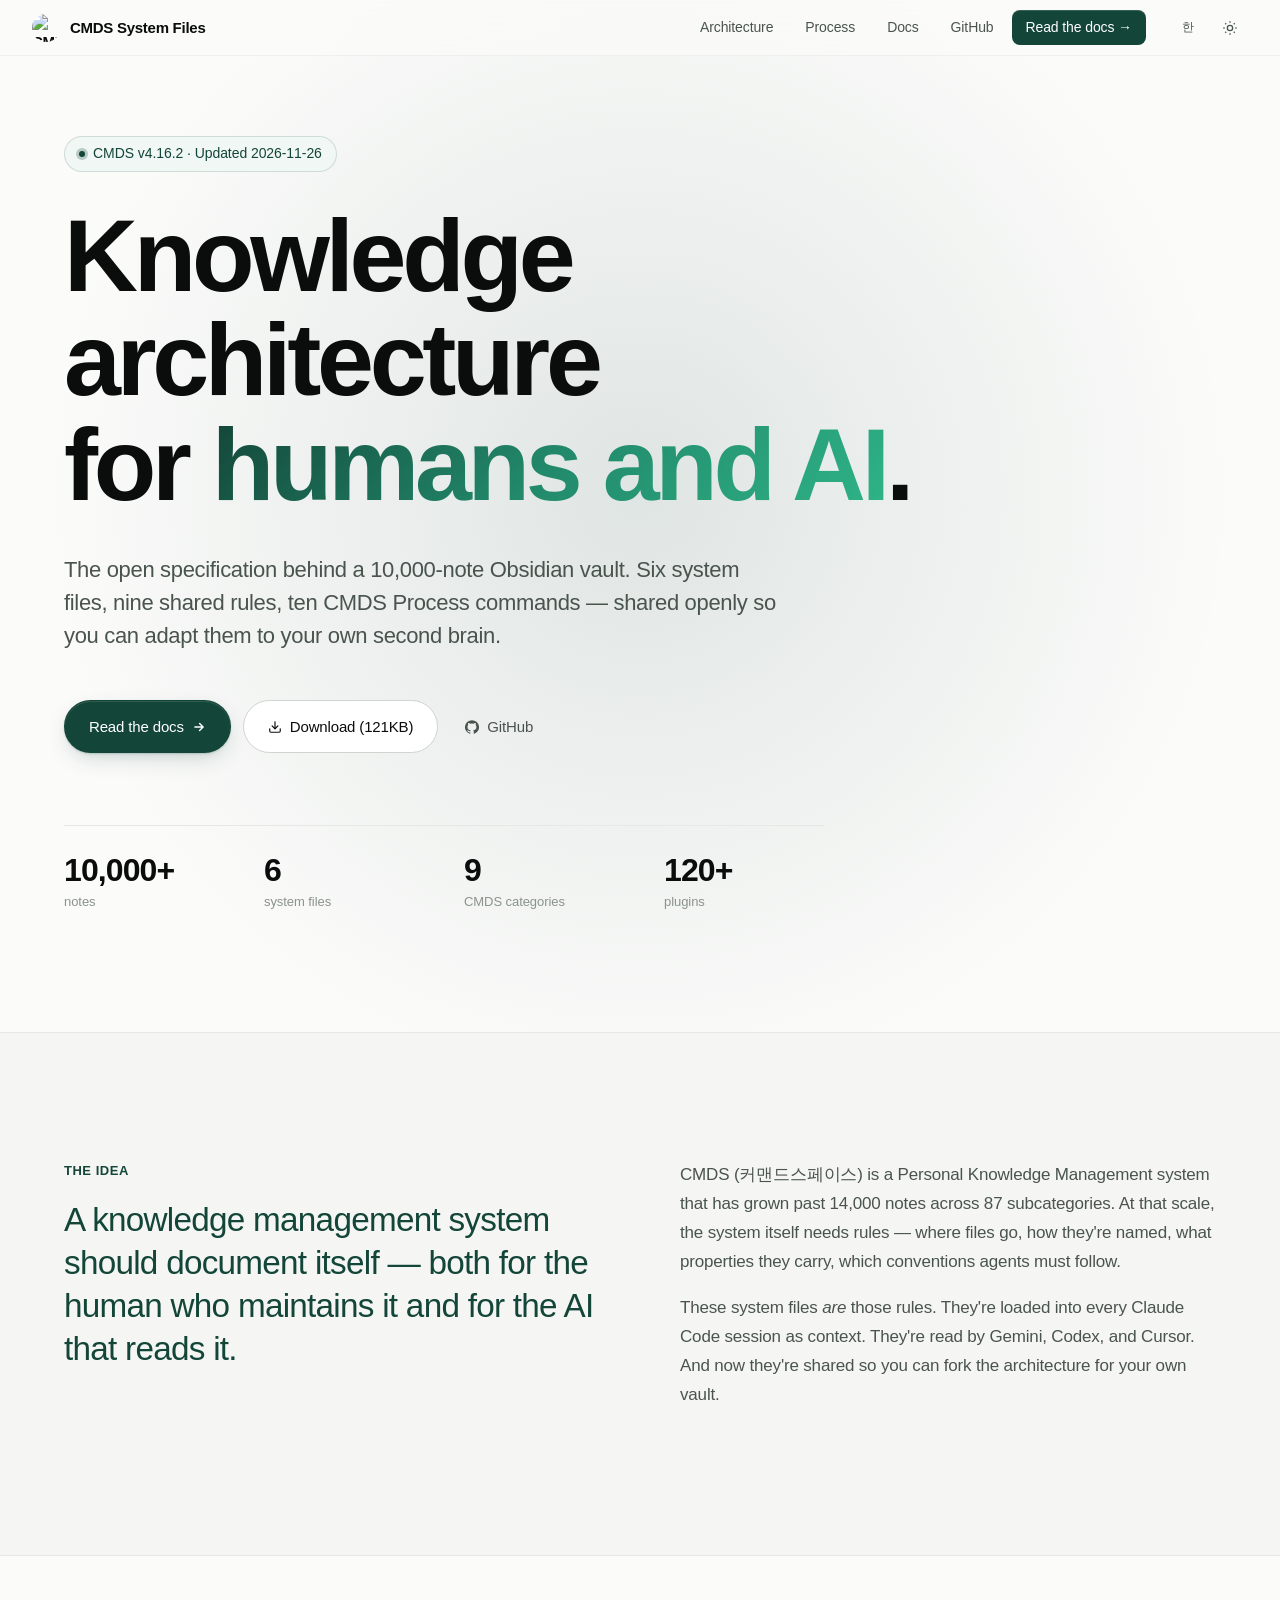
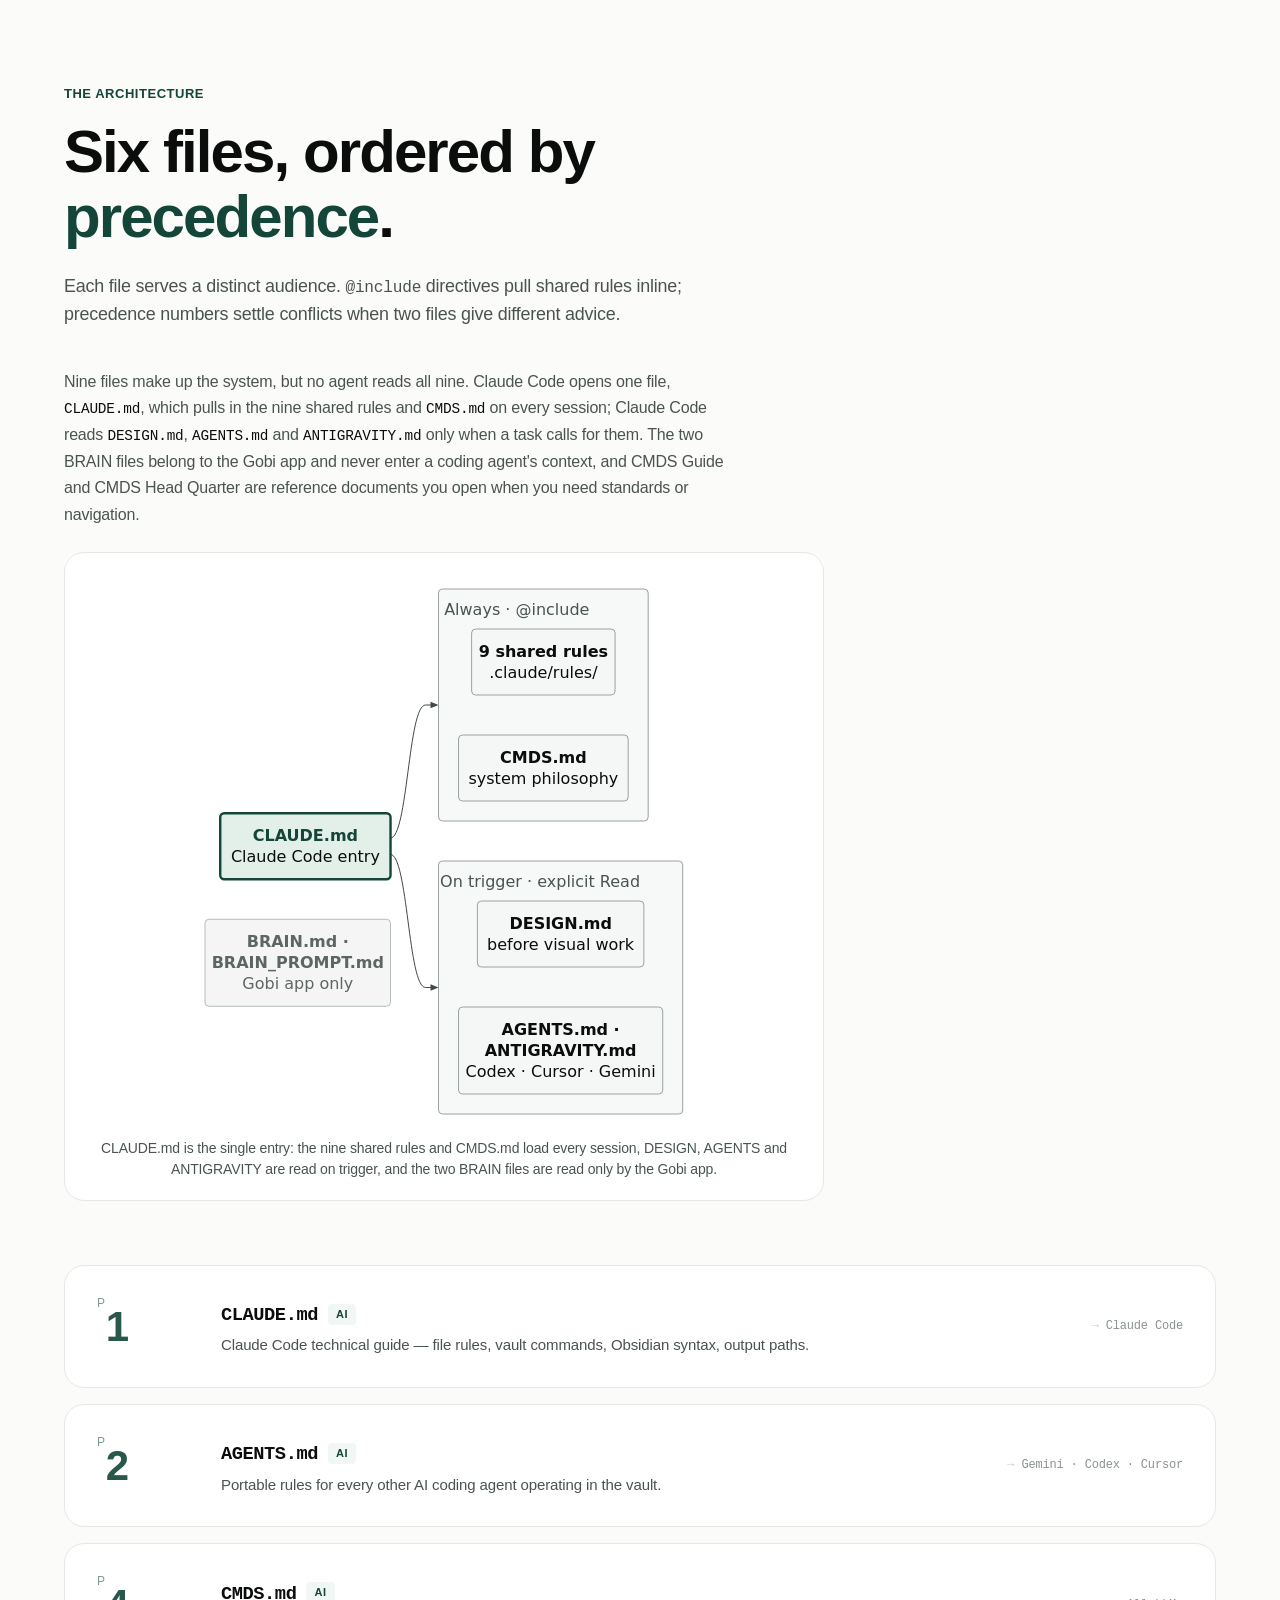
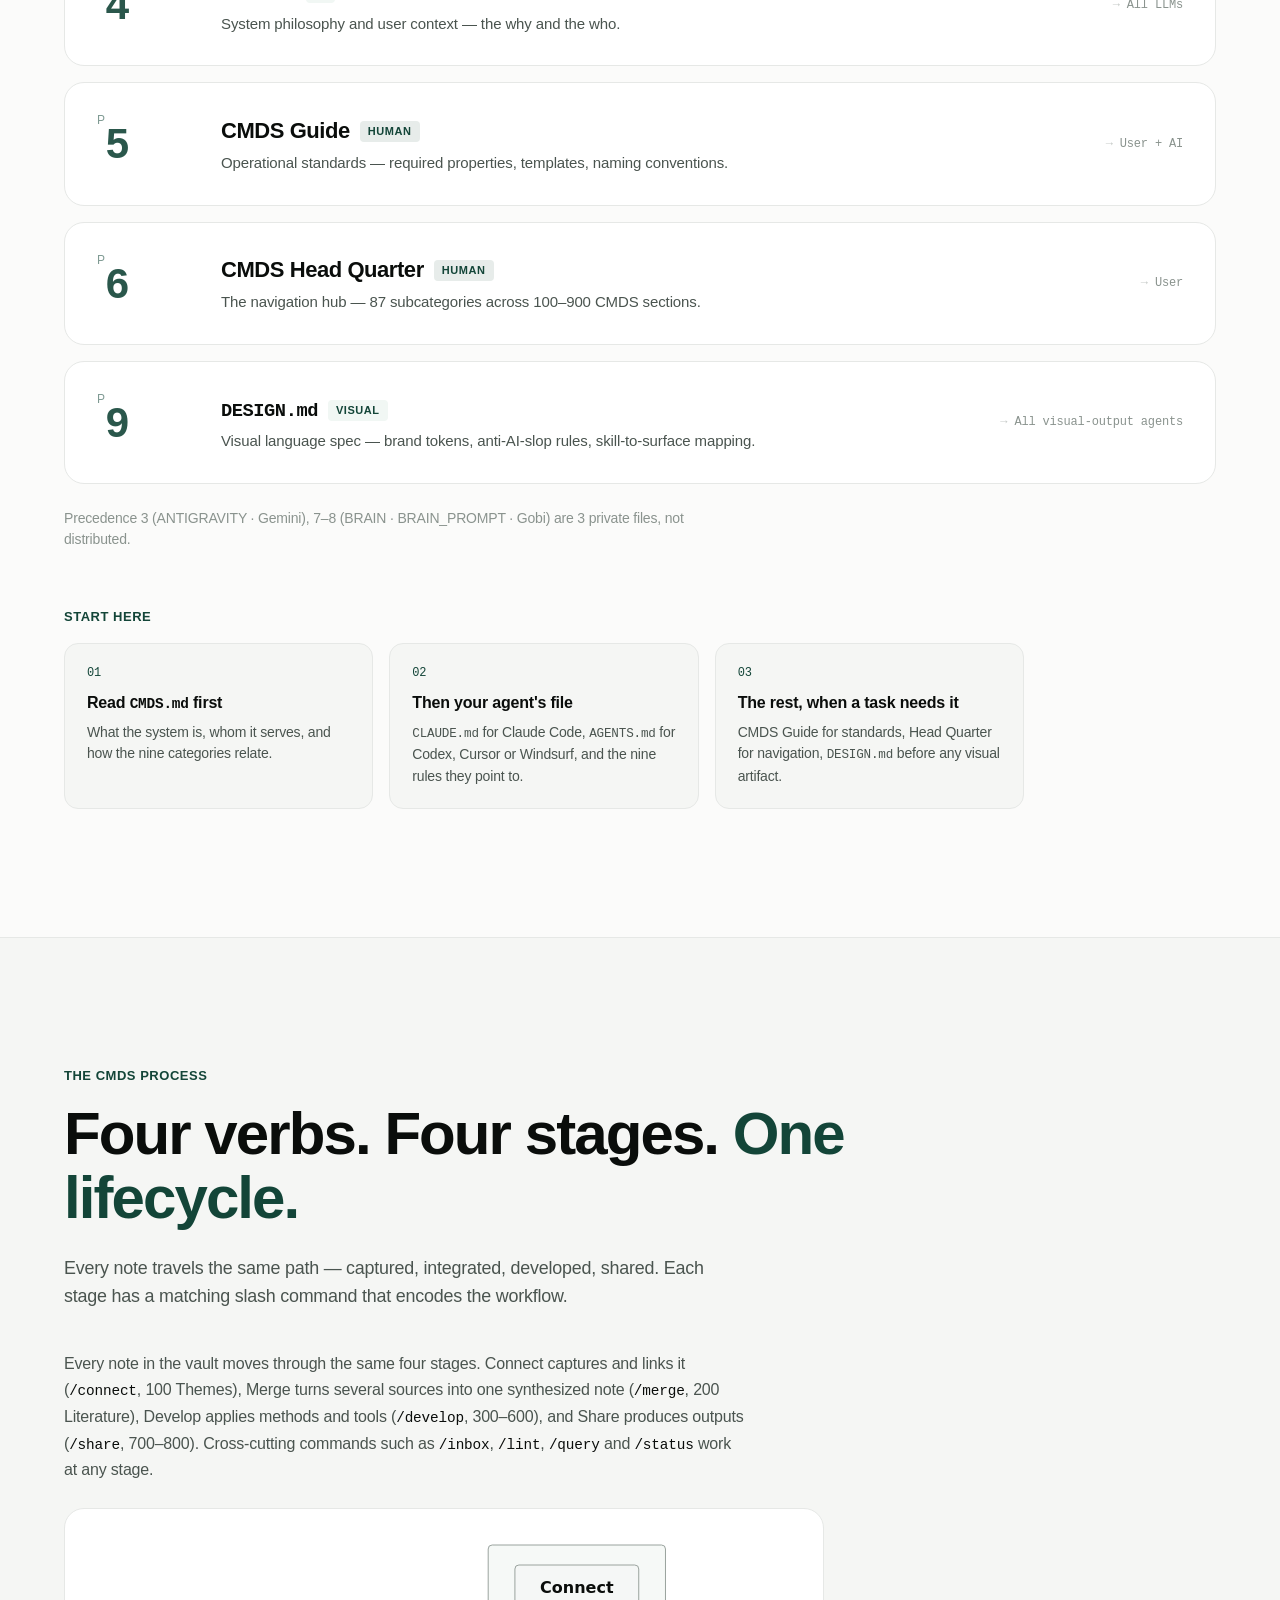
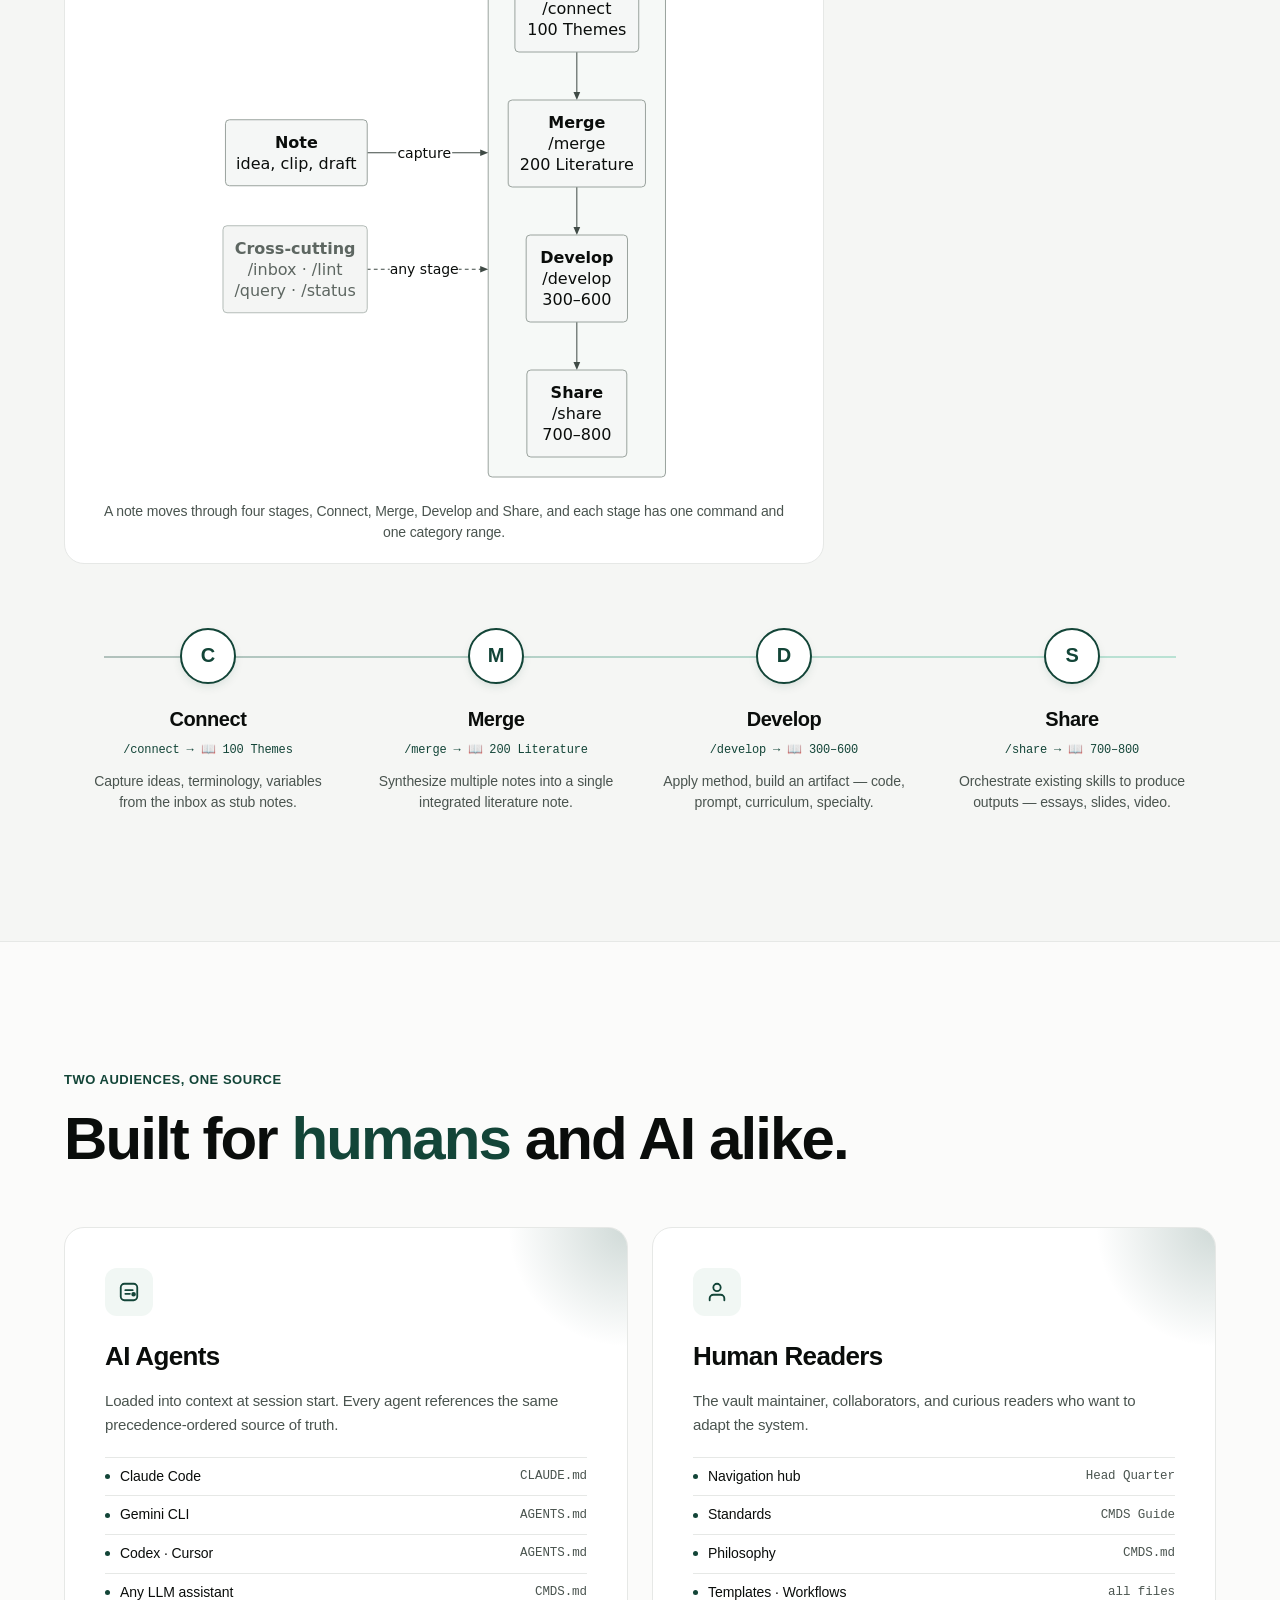
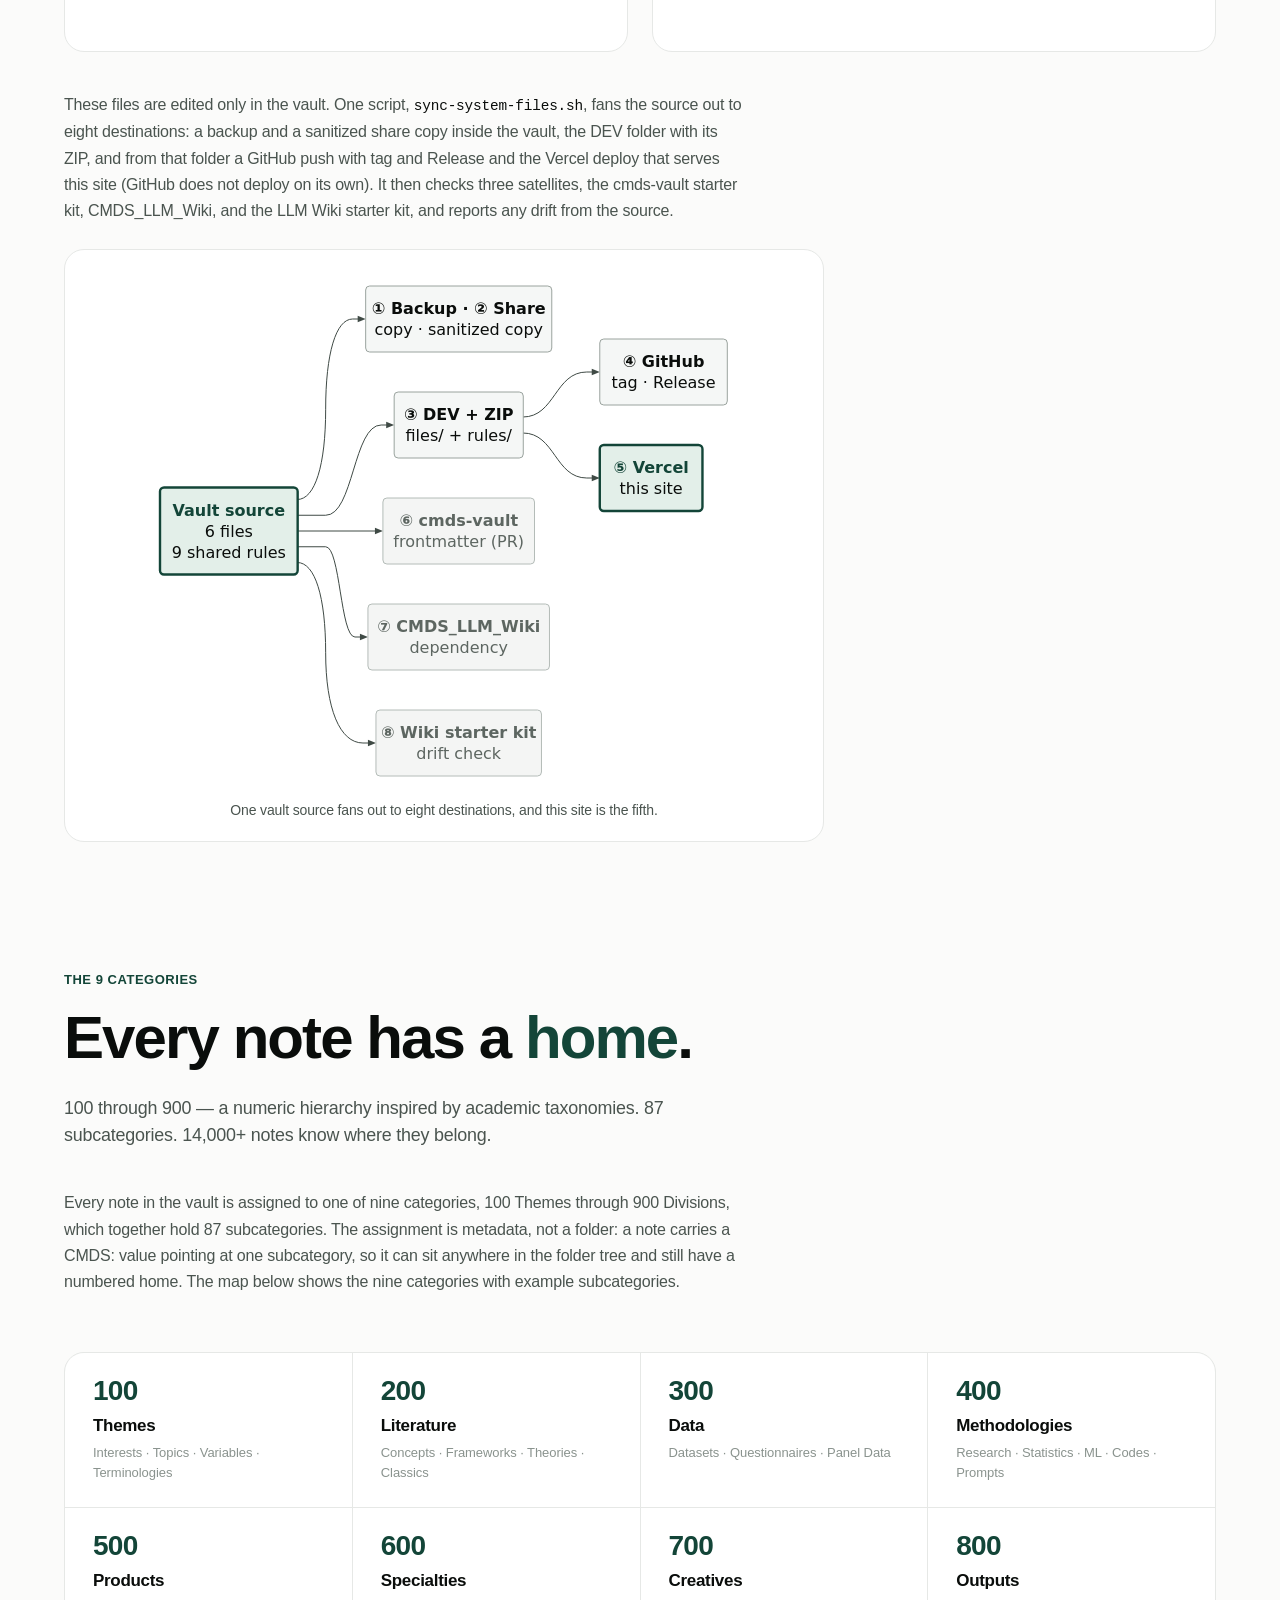
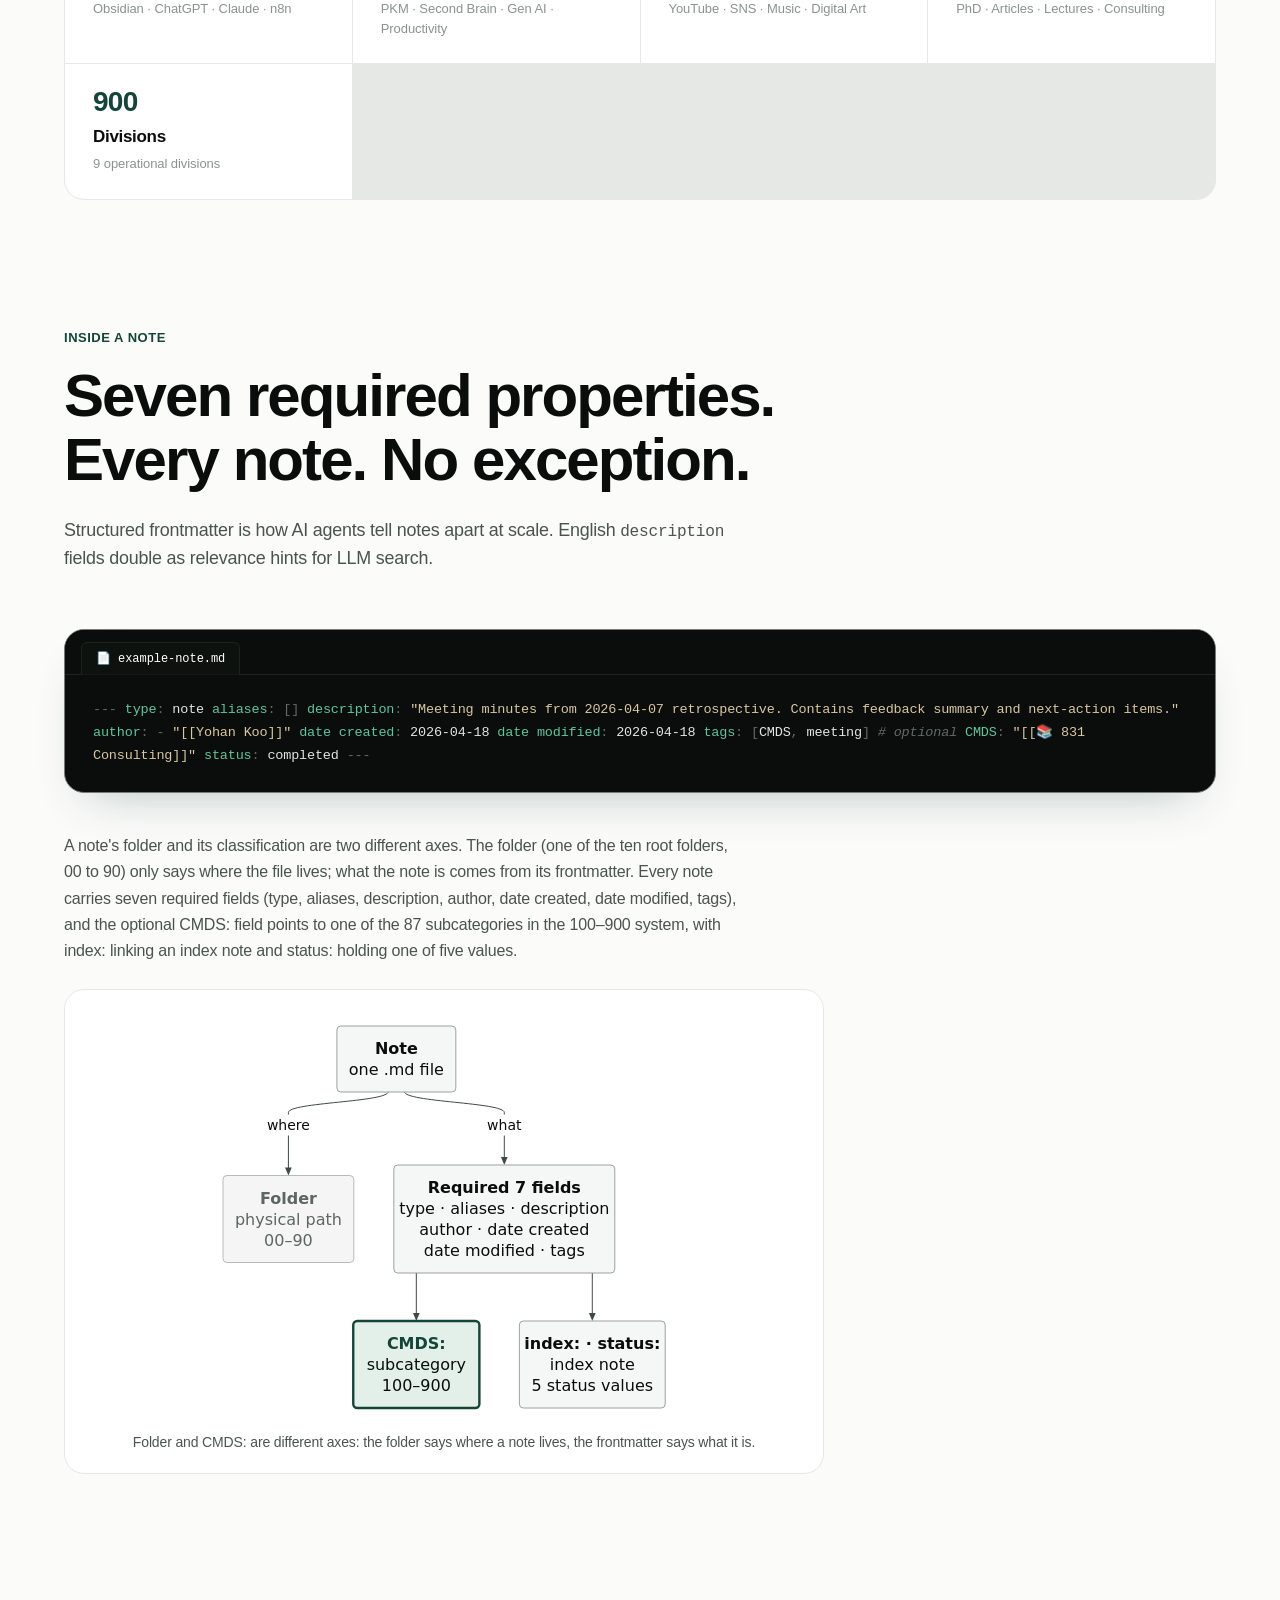
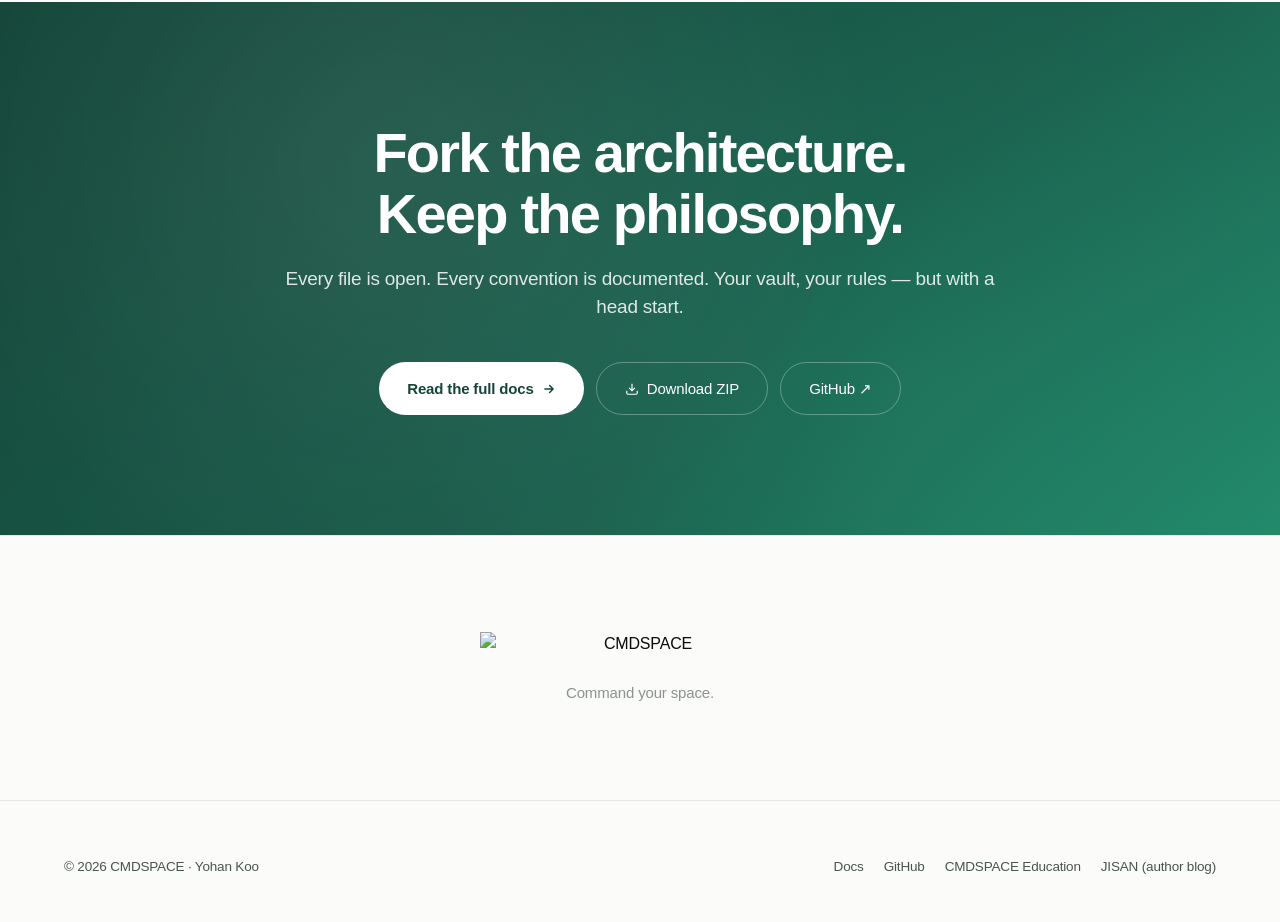
==== commit 7ef02e5f: "v4.16.2 — system files sync 2026-11-26" ====
--- a/index.html
+++ b/index.html
@@ -974,8 +974,8 @@
     <div class="hero-bg"></div>
     <div class="hero-inner">
         <div class="hero-eyebrow">
-            <span class="en-only">CMDS v4.16.1 · Updated 2026-10-31</span>
-            <span class="ko-only">CMDS v4.16.1 · 2026-10-31 업데이트</span>
+            <span class="en-only">CMDS v4.16.2 · Updated 2026-11-26</span>
+            <span class="ko-only">CMDS v4.16.2 · 2026-11-26 업데이트</span>
         </div>
         <h1 class="hero-title">
             <span class="en-only">Knowledge architecture<br>for <span class="grad">humans and AI</span>.</span>
--- a/assets/pele/cmds-pele.css
+++ b/assets/pele/cmds-pele.css
@@ -1,4 +1,4 @@
-/*! cmds-pele 0.6.0 · Pele 1.12.0 theme for CMDS surfaces · generated from src/tokens.json, do not edit */
+/*! cmds-pele 0.7.0 · Pele 1.13.0 theme for CMDS surfaces · generated from src/tokens.json, do not edit */
 .cmds-pele{--cpd-bg:#ffffff;--cpd-fg:#16201c;--cpd-muted:#6b746f;--cpd-line:#3f4a45;--cpd-surface:#f5f7f6;--cpd-surface-alt:#eef3f0;--cpd-border:#9aa39e;--cpd-accent:#134538;--cpd-critical:#b3261e;--cpd-key-fill:#e3efe9;--cpd-aux-fill:#f4f5f4;--cpd-aux-stroke:#b4bcb8;--cpd-aux-text:#5d6661;--cpd-series-1:#134538;--cpd-series-2:#a8436a;--cpd-series-3:#5a6660;--cpd-series-4:#2f7a62;--cpd-series-5:#7e2c4d;--cpd-series-6:#38433e;--cpd-series-7:#8c5a70;--cpd-series-8:#75604f;--cpd-font:"Pretendard", "SF Pro Text", -apple-system, system-ui, sans-serif;--cpd-font-mono:"JetBrains Mono", "SF Mono", ui-monospace, monospace}
 .cmds-pele[data-cp-theme="dark"],.cp-dark .cmds-pele:not([data-cp-theme="light"]){--cpd-bg:#141917;--cpd-fg:#e8ebe9;--cpd-muted:#8f9893;--cpd-line:#c3c9c5;--cpd-surface:#1c2320;--cpd-surface-alt:#2f3a35;--cpd-border:#5a665f;--cpd-accent:#E985A2;--cpd-critical:#ff8a80;--cpd-key-fill:#3a2a31;--cpd-aux-fill:#1c2320;--cpd-aux-stroke:#46504b;--cpd-aux-text:#8f9893;--cpd-series-1:#E985A2;--cpd-series-2:#7cc4a8;--cpd-series-3:#b9c2bd;--cpd-series-4:#f3b9cc;--cpd-series-5:#a9dcc8;--cpd-series-6:#c48aa0;--cpd-series-7:#8f9a95;--cpd-series-8:#e7d3c5}
 @media (prefers-color-scheme:dark){:root:not([data-theme="light"]) .cmds-pele[data-cp-theme="auto"]{--cpd-bg:#141917;--cpd-fg:#e8ebe9;--cpd-muted:#8f9893;--cpd-line:#c3c9c5;--cpd-surface:#1c2320;--cpd-surface-alt:#2f3a35;--cpd-border:#5a665f;--cpd-accent:#E985A2;--cpd-critical:#ff8a80;--cpd-key-fill:#3a2a31;--cpd-aux-fill:#1c2320;--cpd-aux-stroke:#46504b;--cpd-aux-text:#8f9893;--cpd-series-1:#E985A2;--cpd-series-2:#7cc4a8;--cpd-series-3:#b9c2bd;--cpd-series-4:#f3b9cc;--cpd-series-5:#a9dcc8;--cpd-series-6:#c48aa0;--cpd-series-7:#8f9a95;--cpd-series-8:#e7d3c5}}
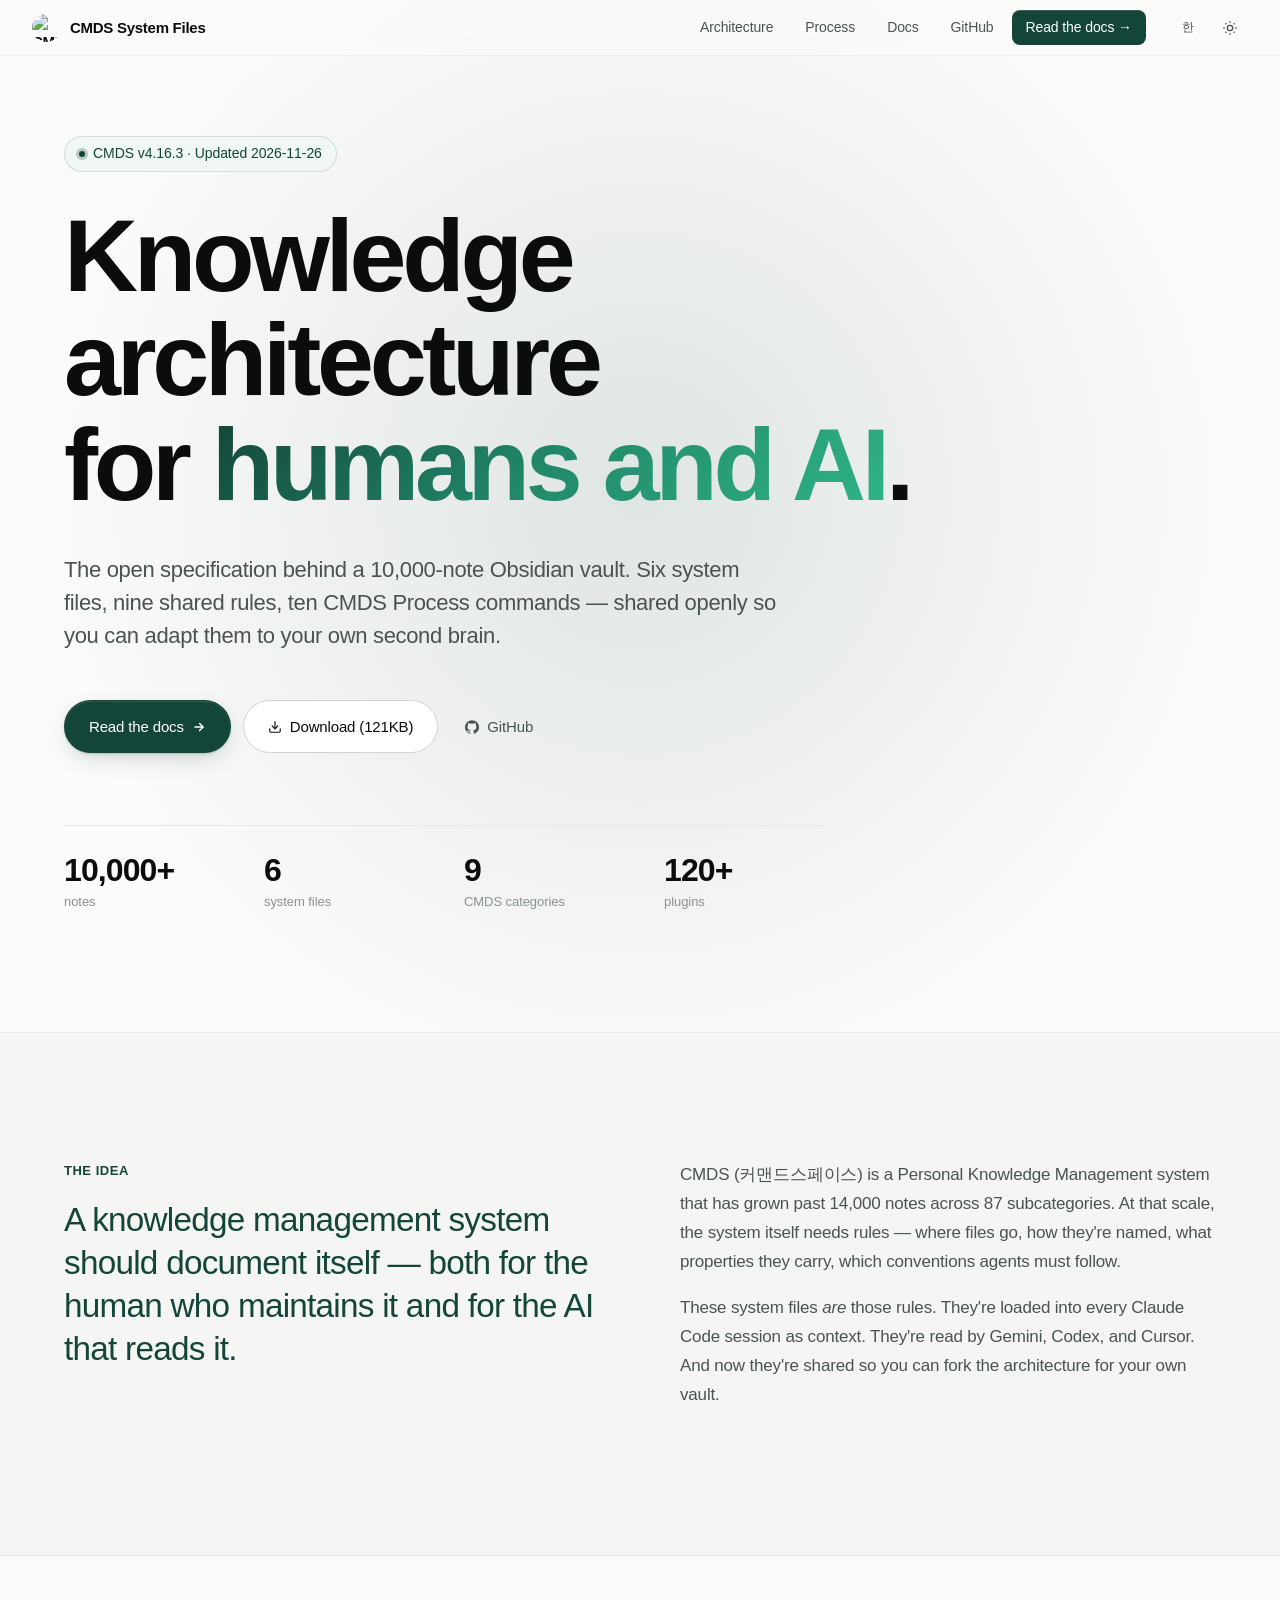
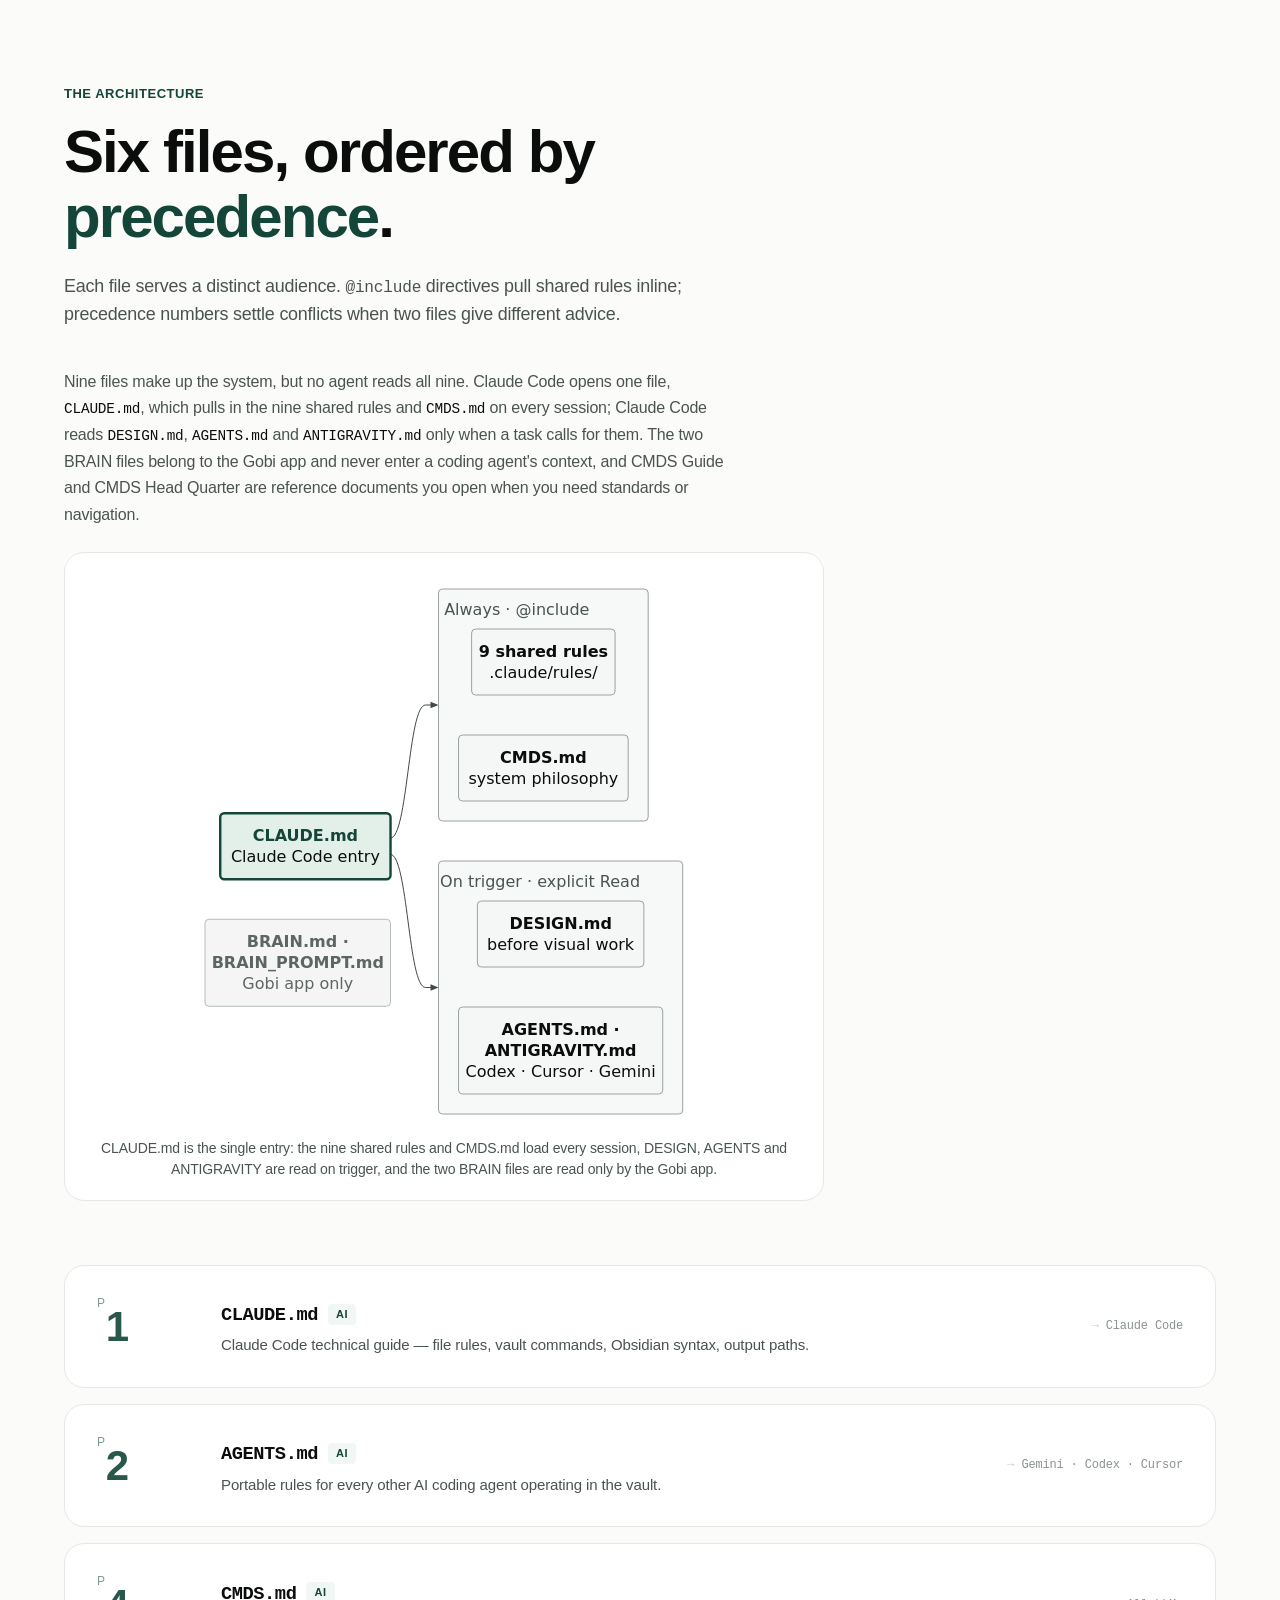
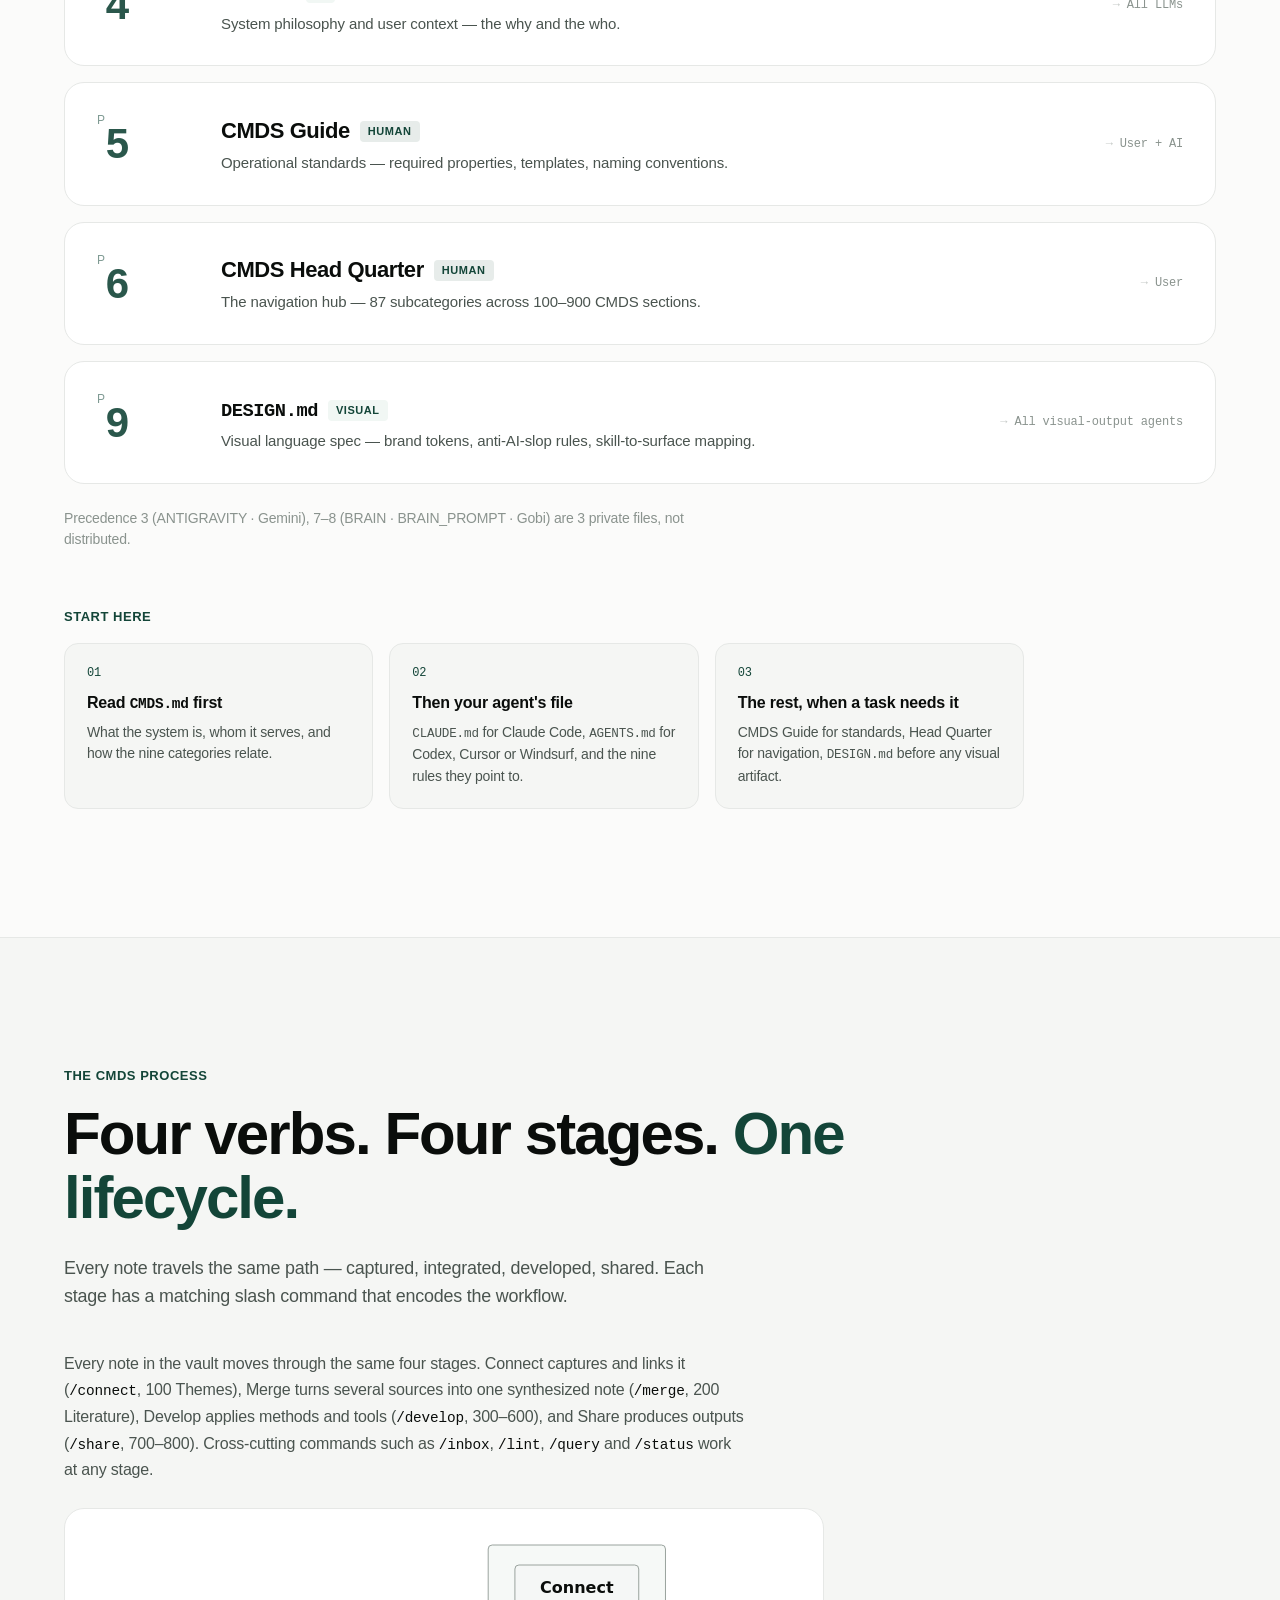
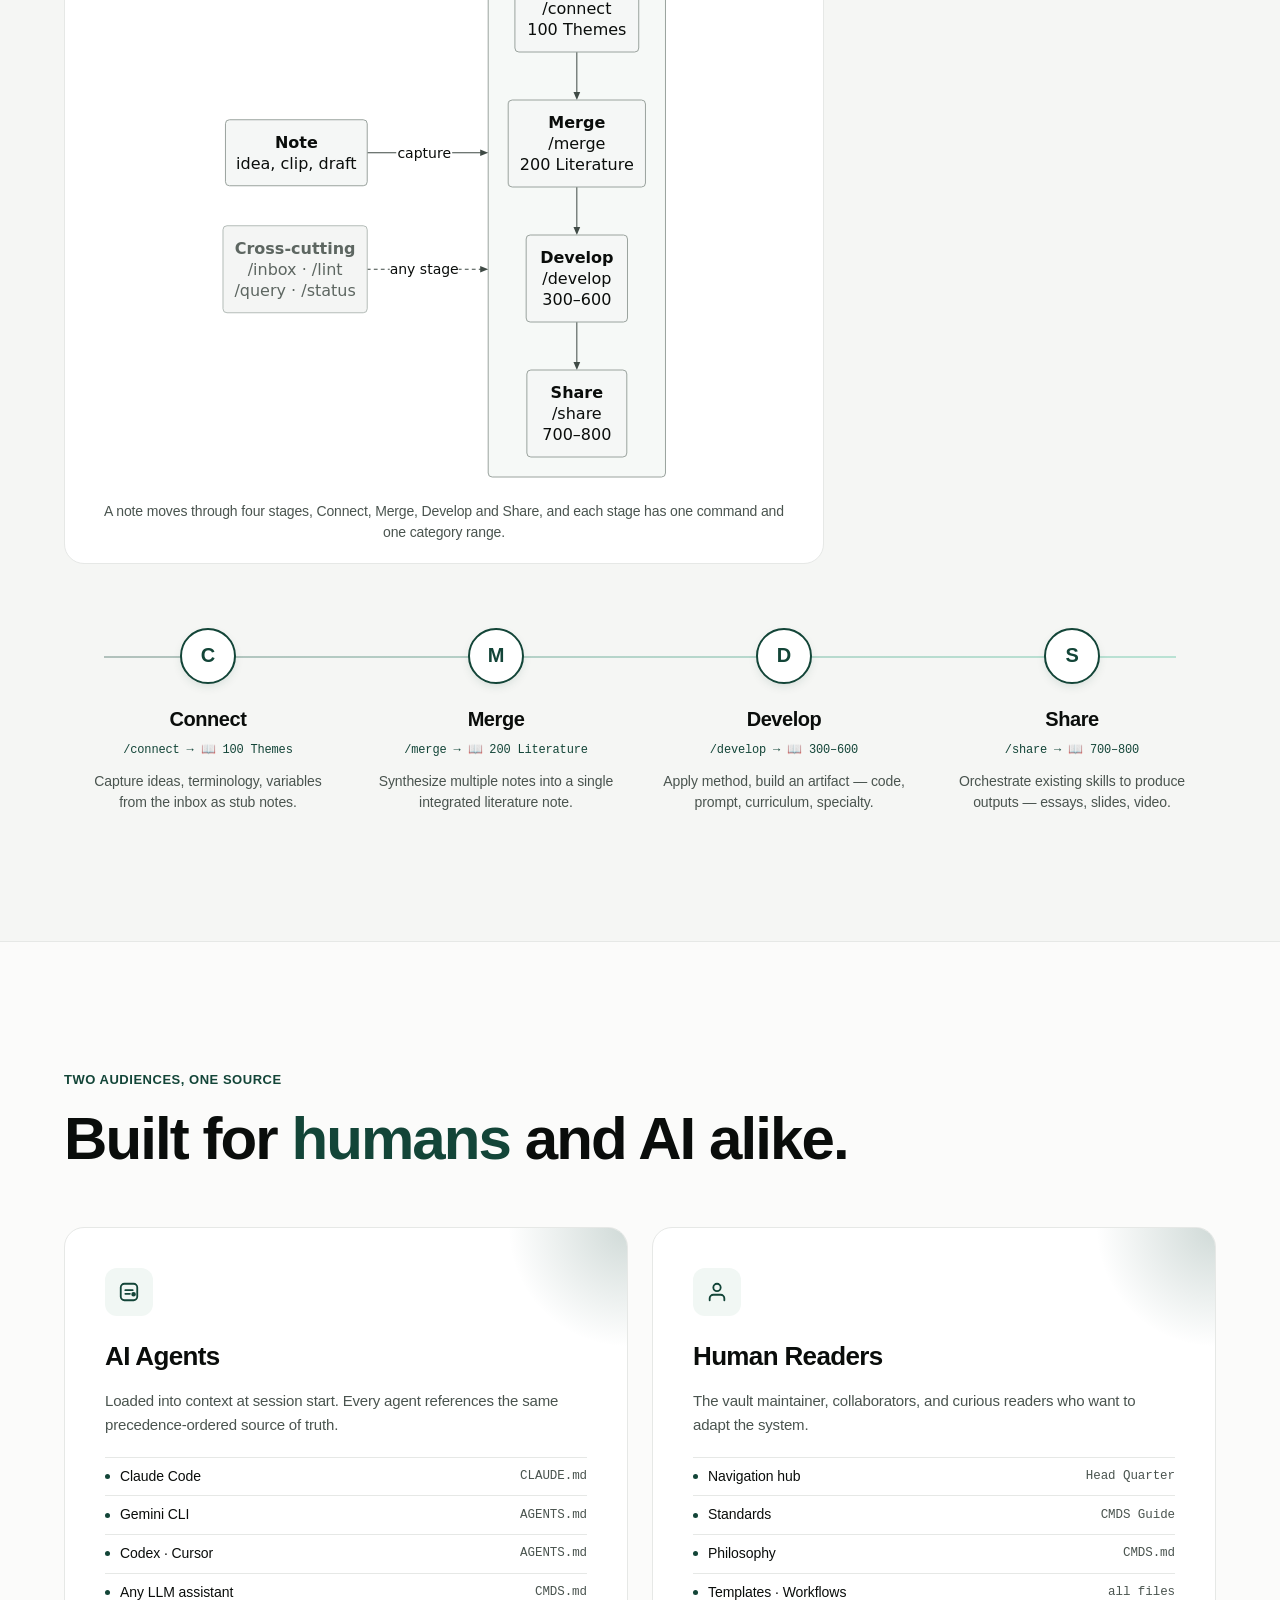
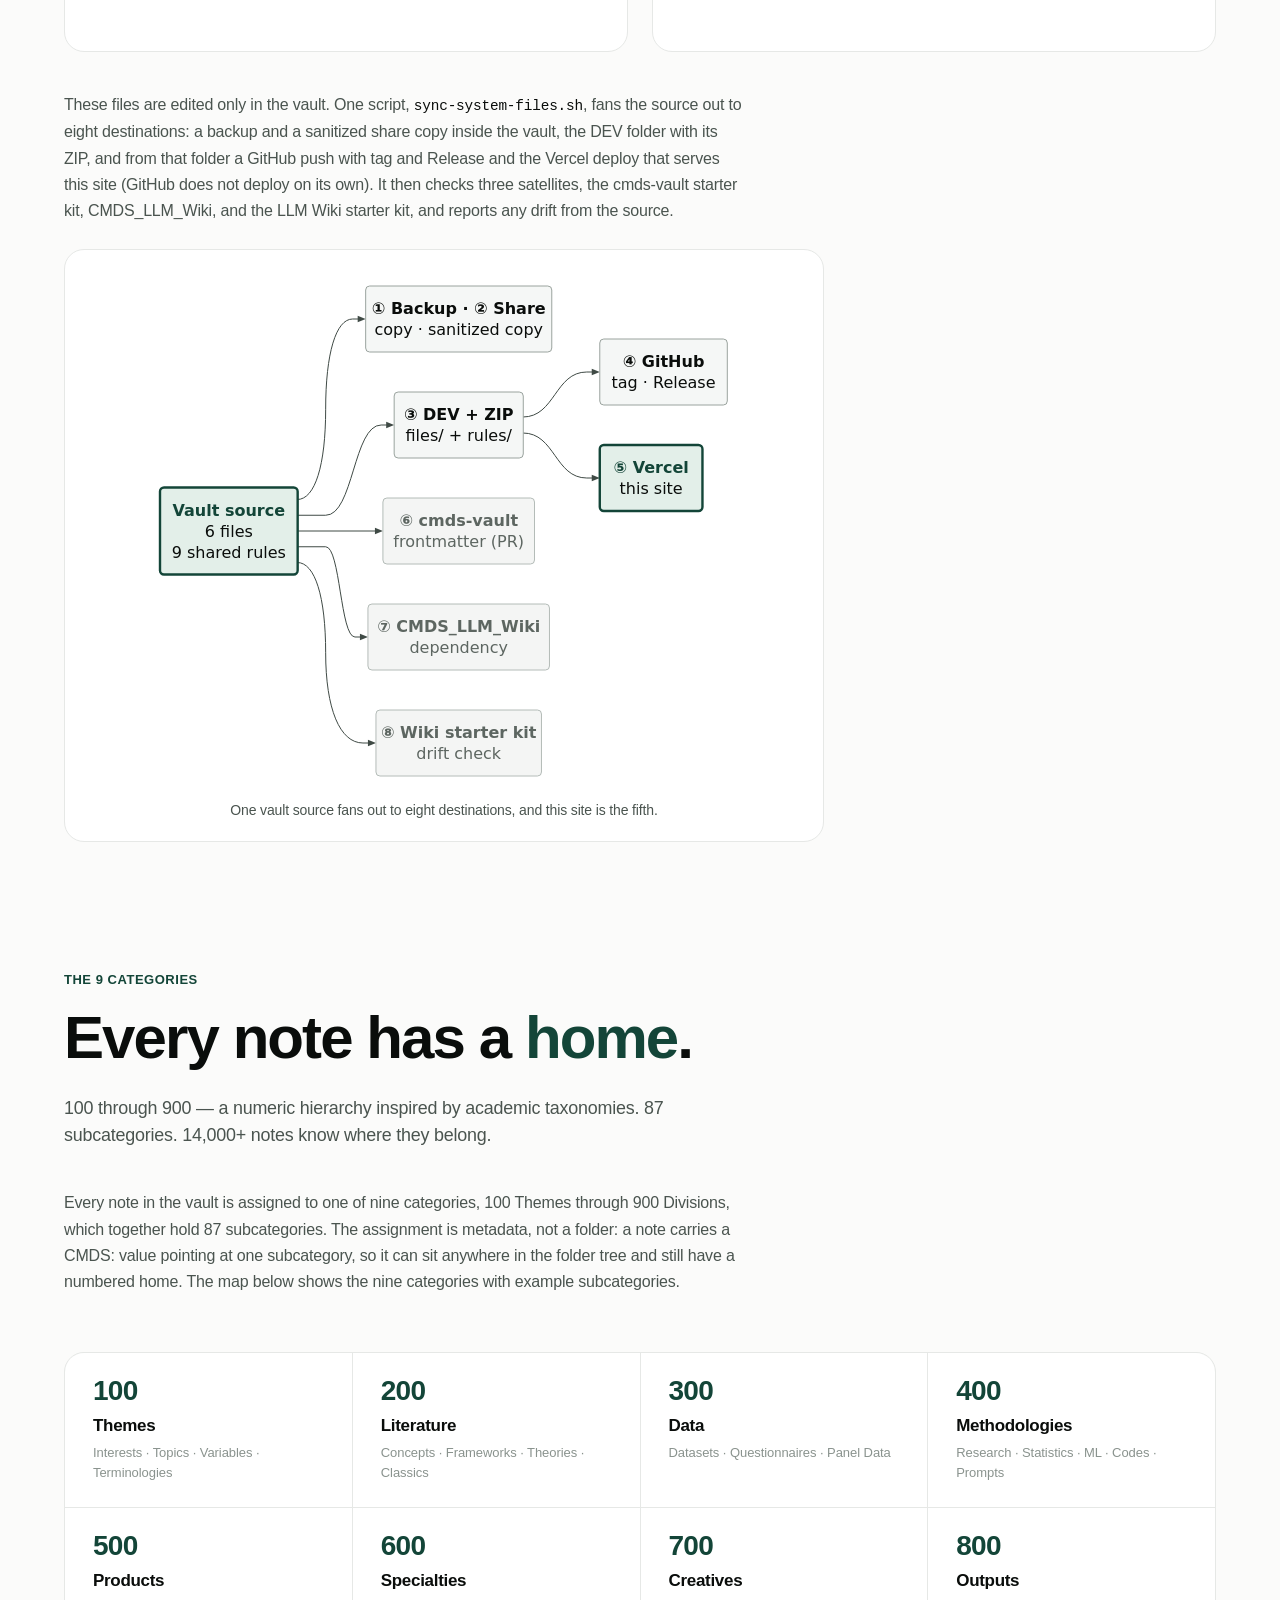
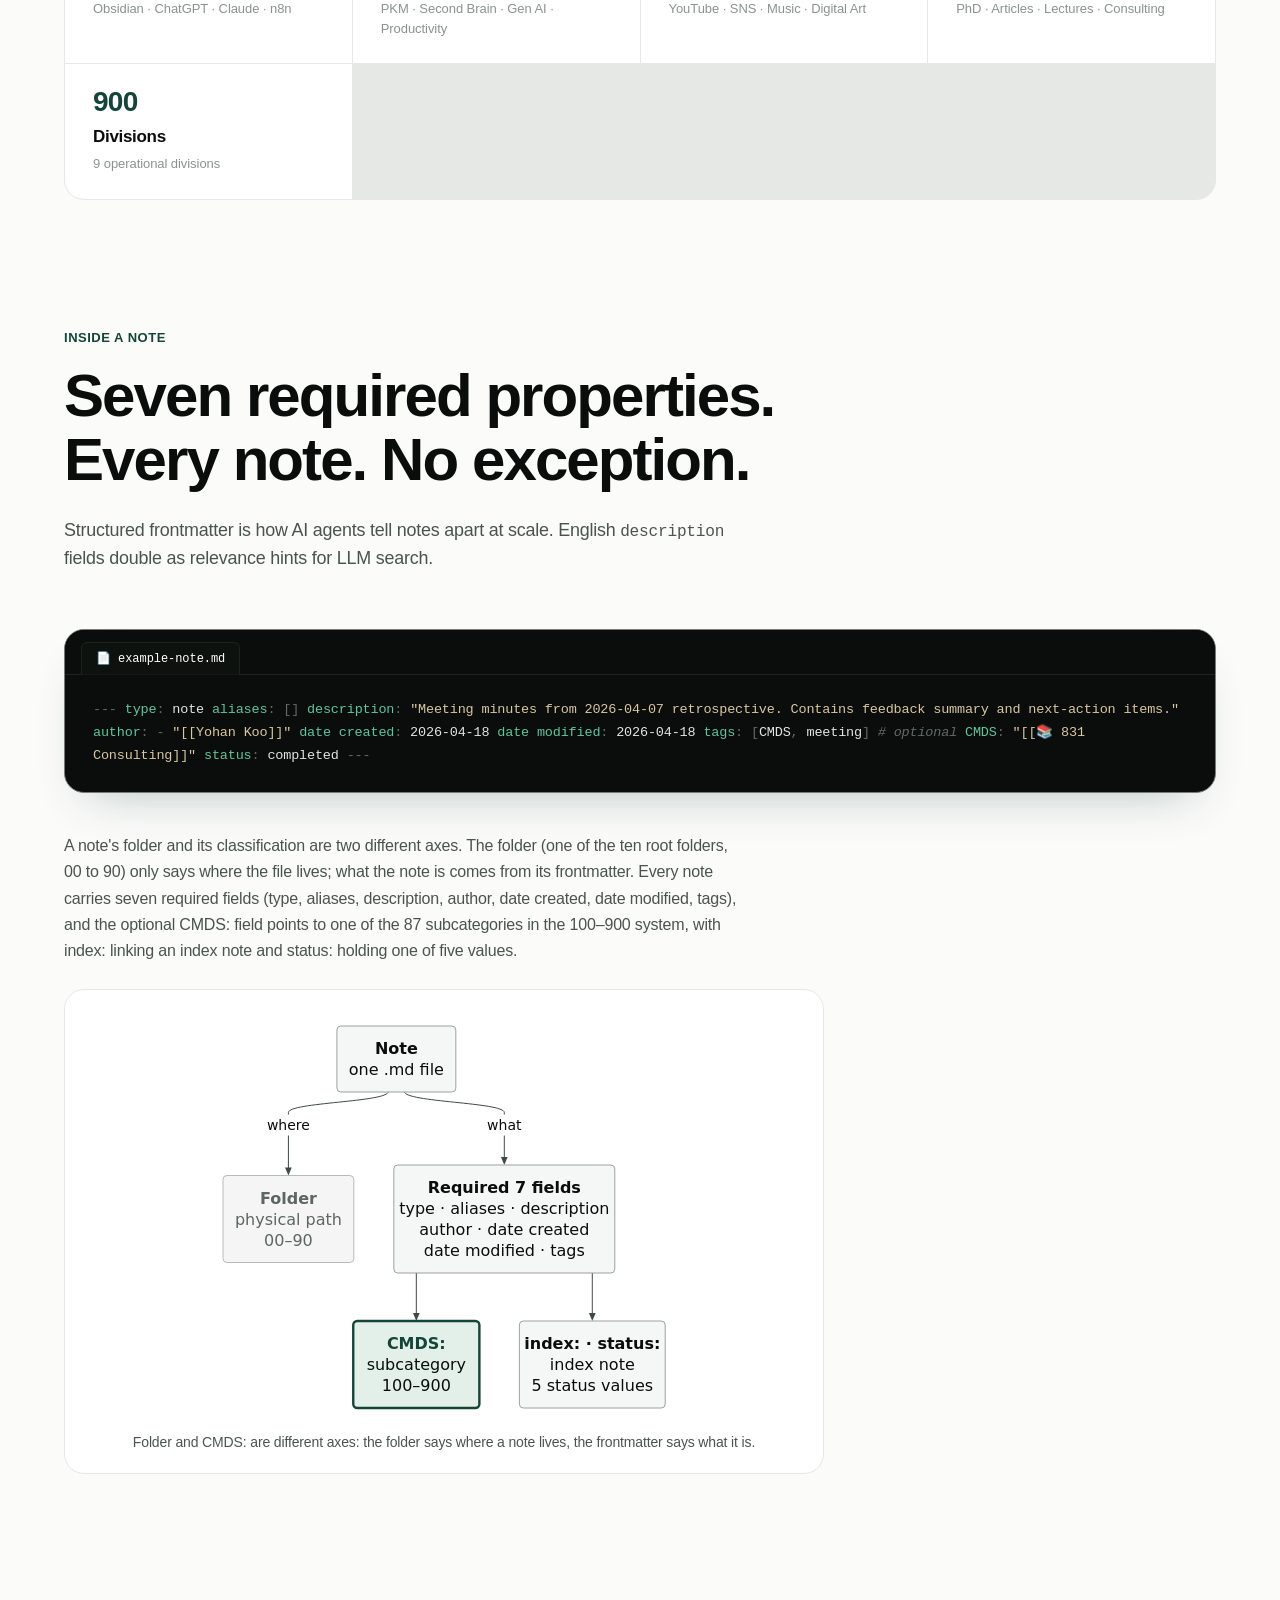
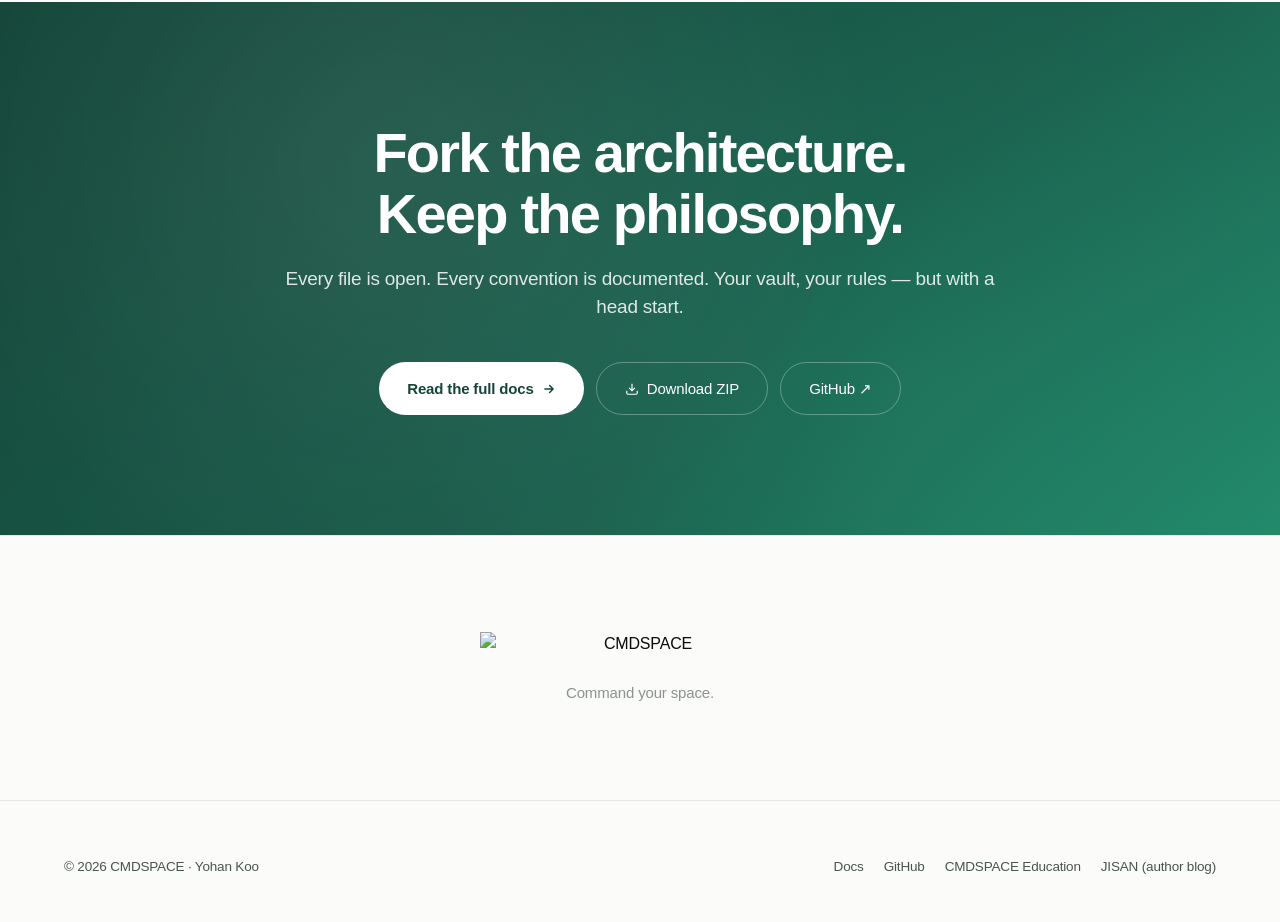
==== commit 520fb86a: "v4.16.3 — system files sync 2026-11-26" ====
--- a/index.html
+++ b/index.html
@@ -974,8 +974,8 @@
     <div class="hero-bg"></div>
     <div class="hero-inner">
         <div class="hero-eyebrow">
-            <span class="en-only">CMDS v4.16.2 · Updated 2026-11-26</span>
-            <span class="ko-only">CMDS v4.16.2 · 2026-11-26 업데이트</span>
+            <span class="en-only">CMDS v4.16.3 · Updated 2026-11-26</span>
+            <span class="ko-only">CMDS v4.16.3 · 2026-11-26 업데이트</span>
         </div>
         <h1 class="hero-title">
             <span class="en-only">Knowledge architecture<br>for <span class="grad">humans and AI</span>.</span>
